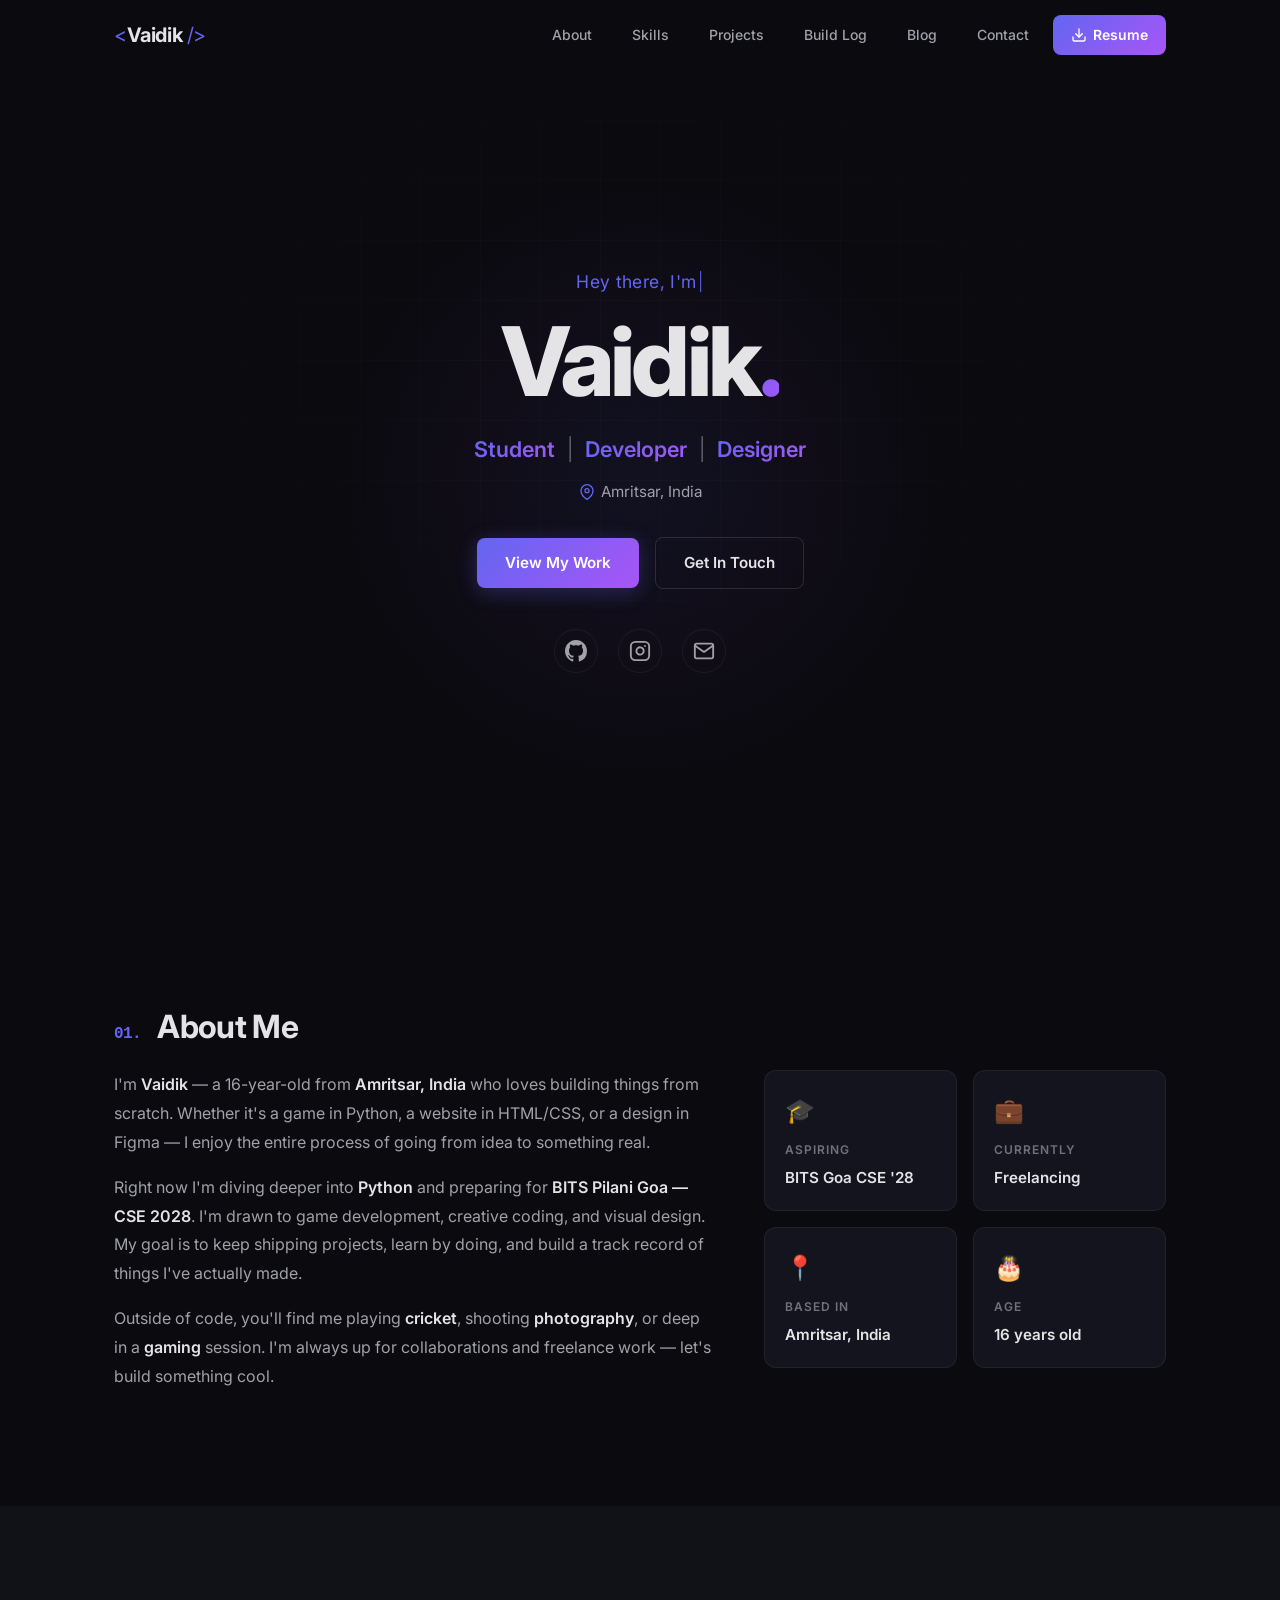
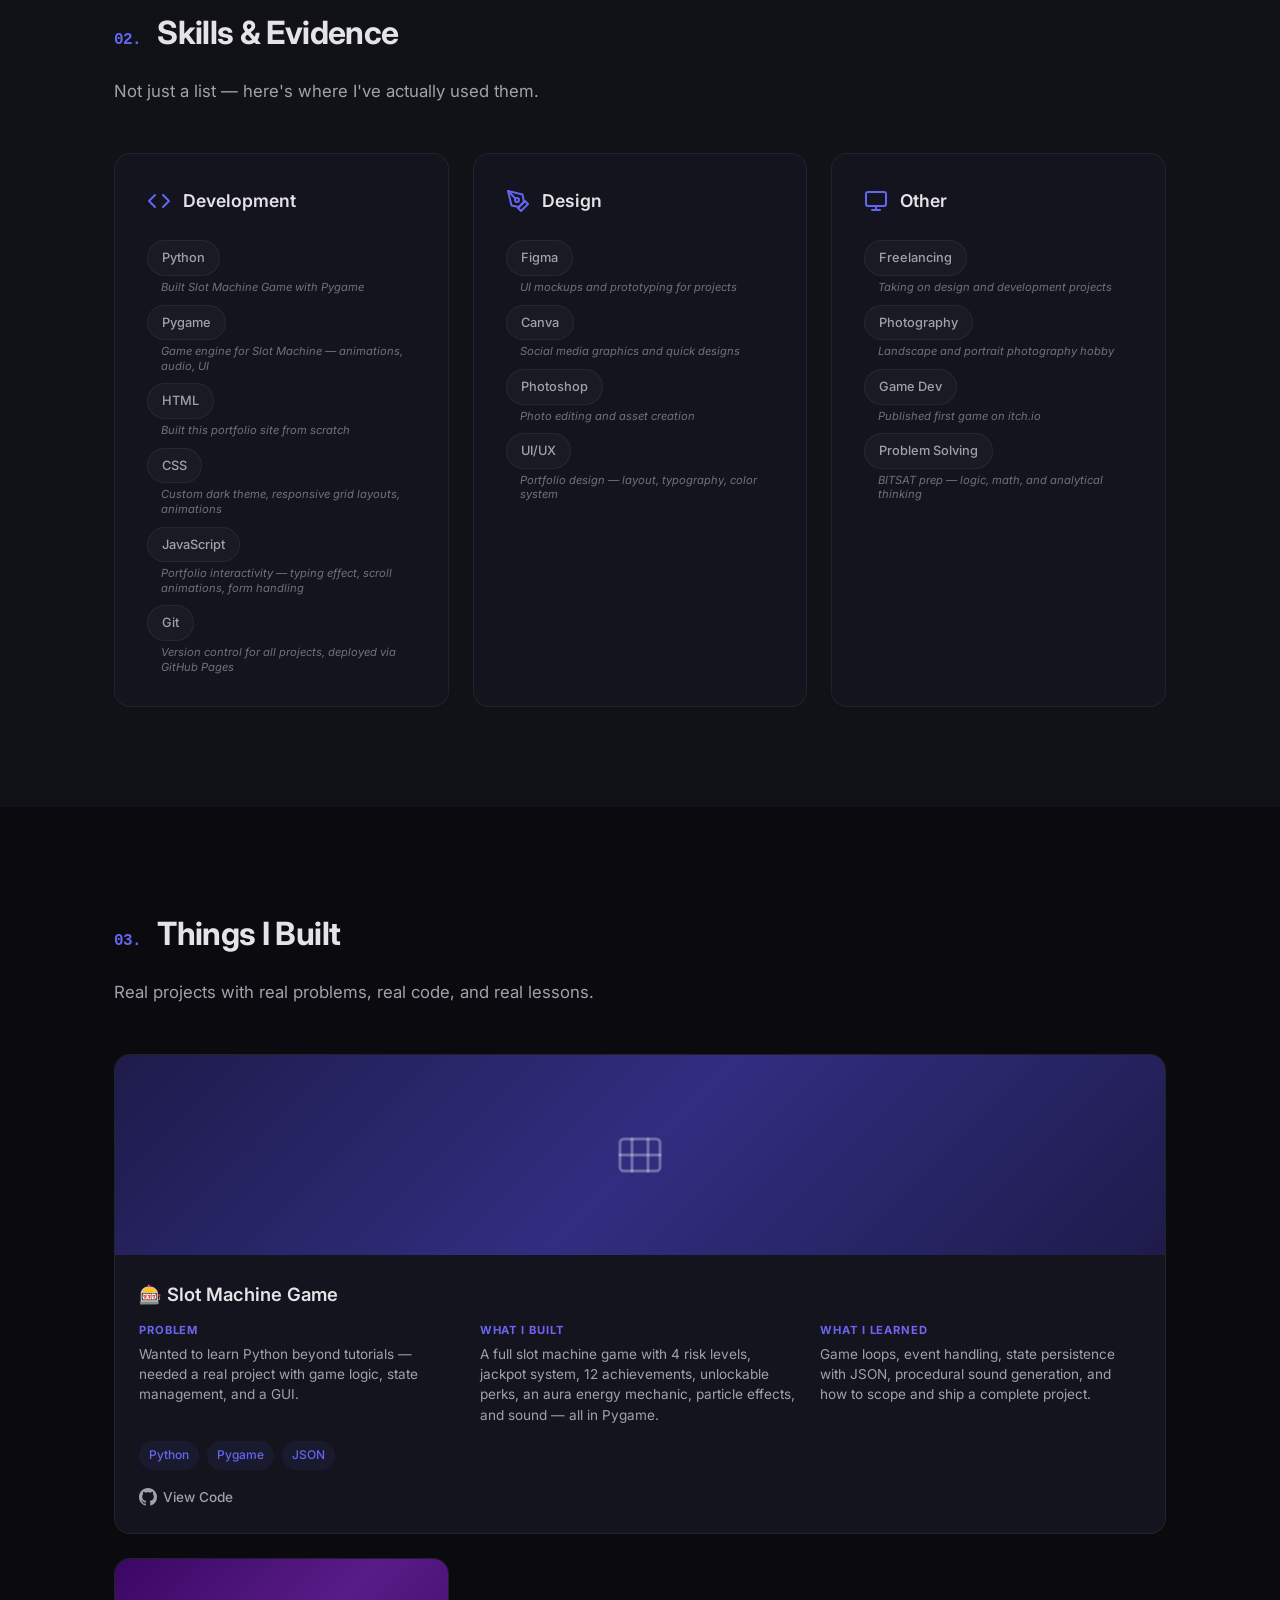
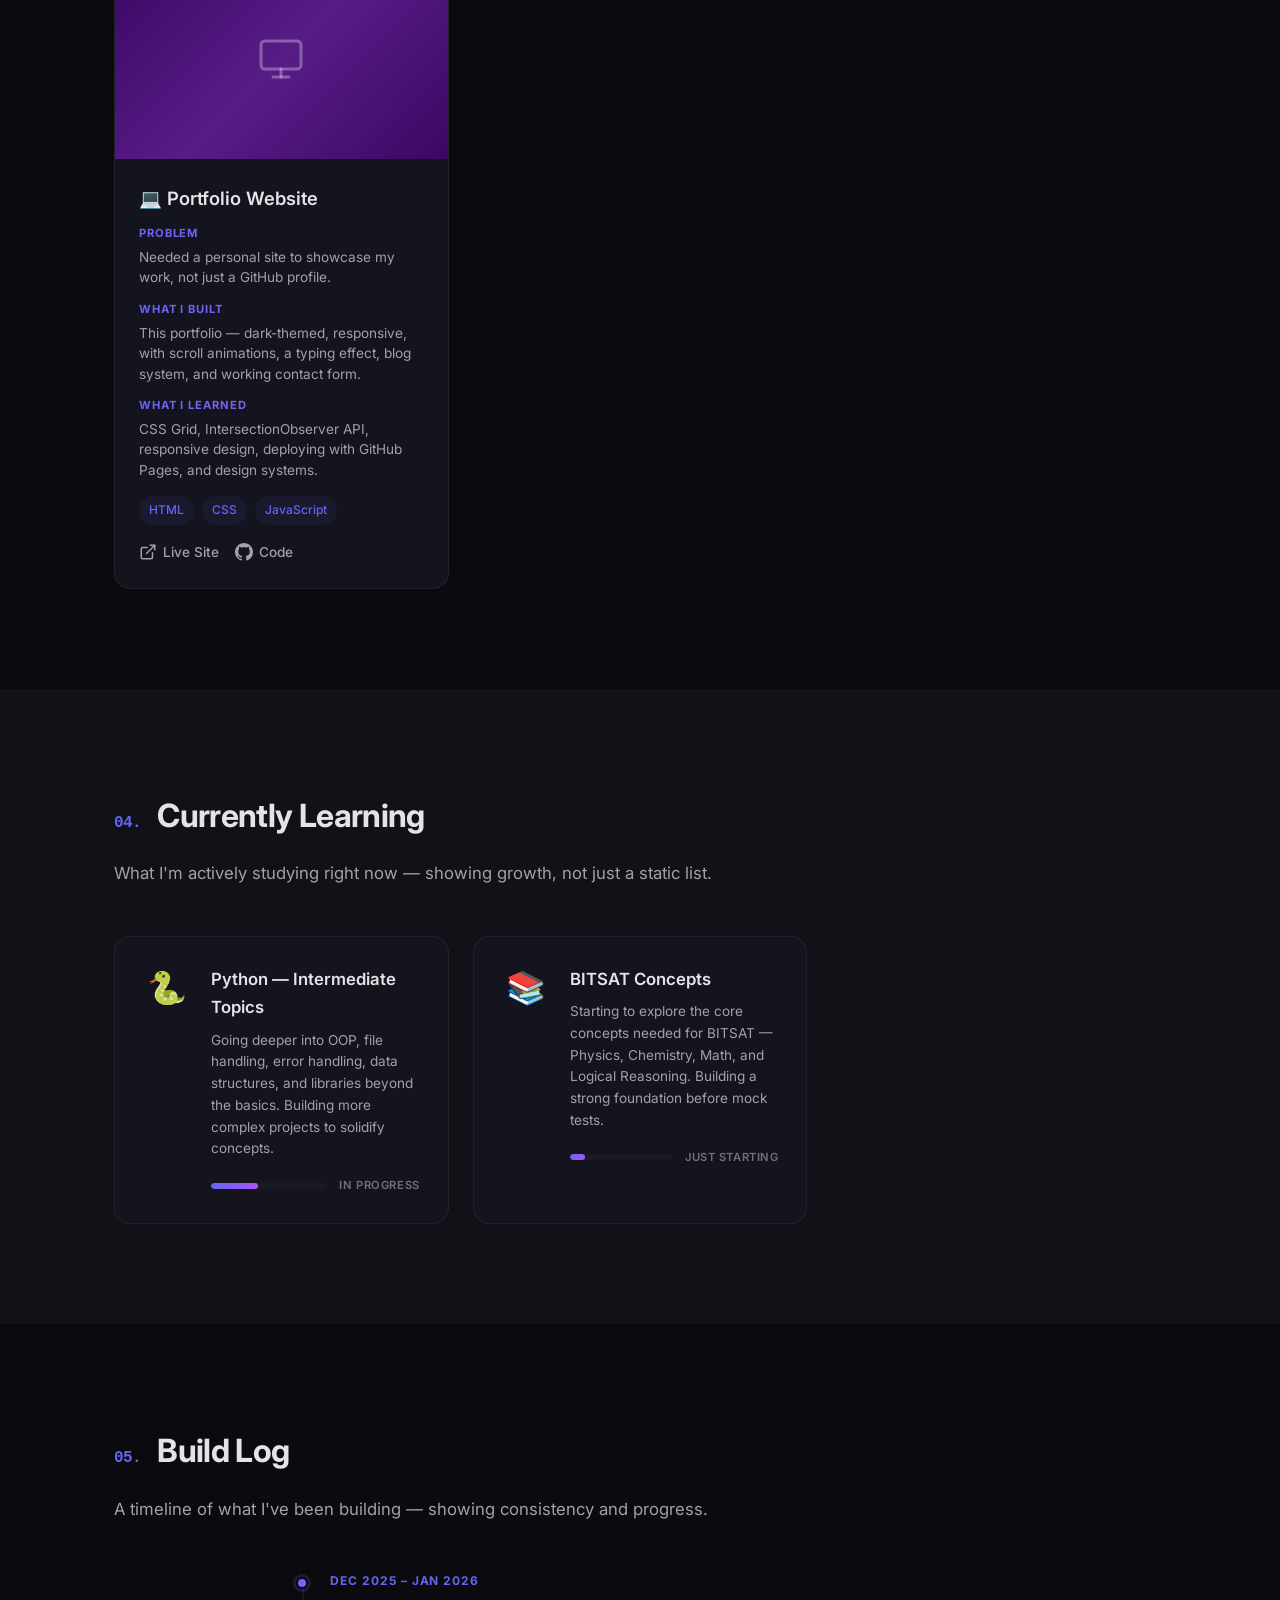
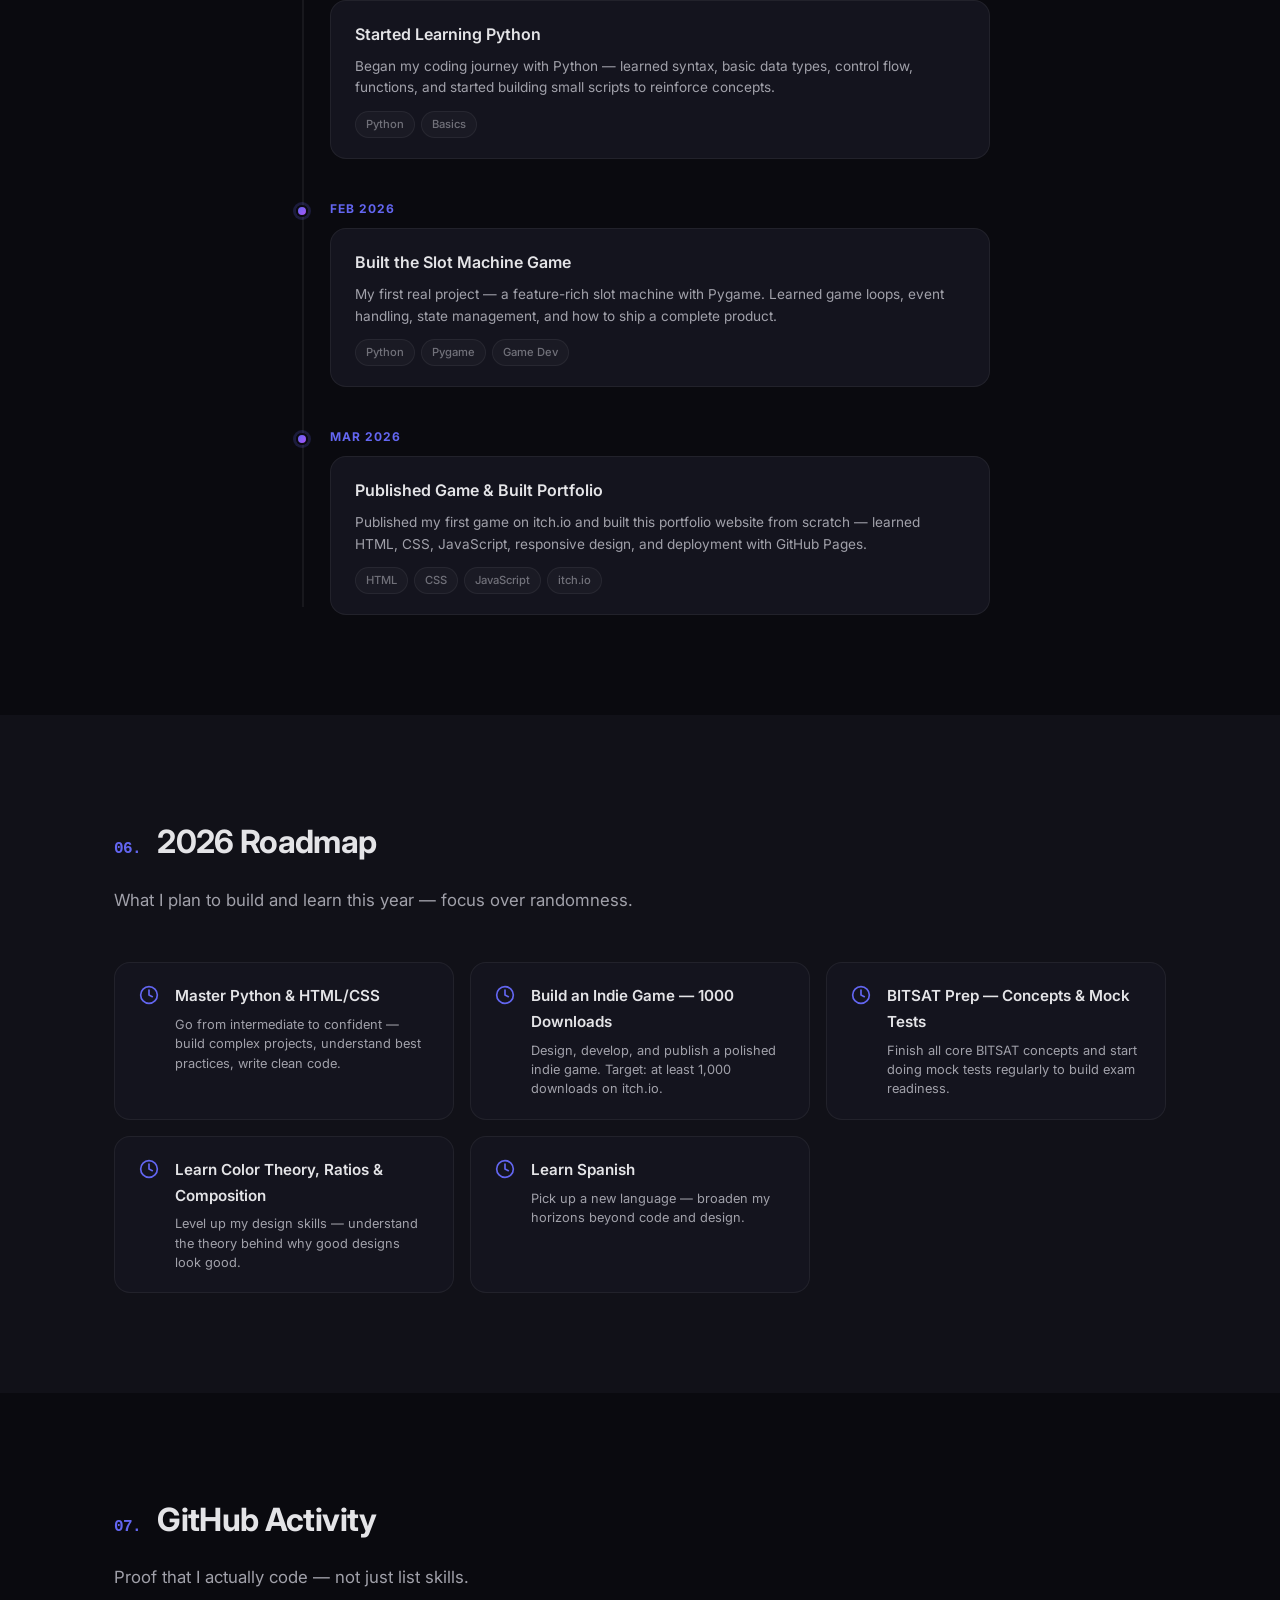
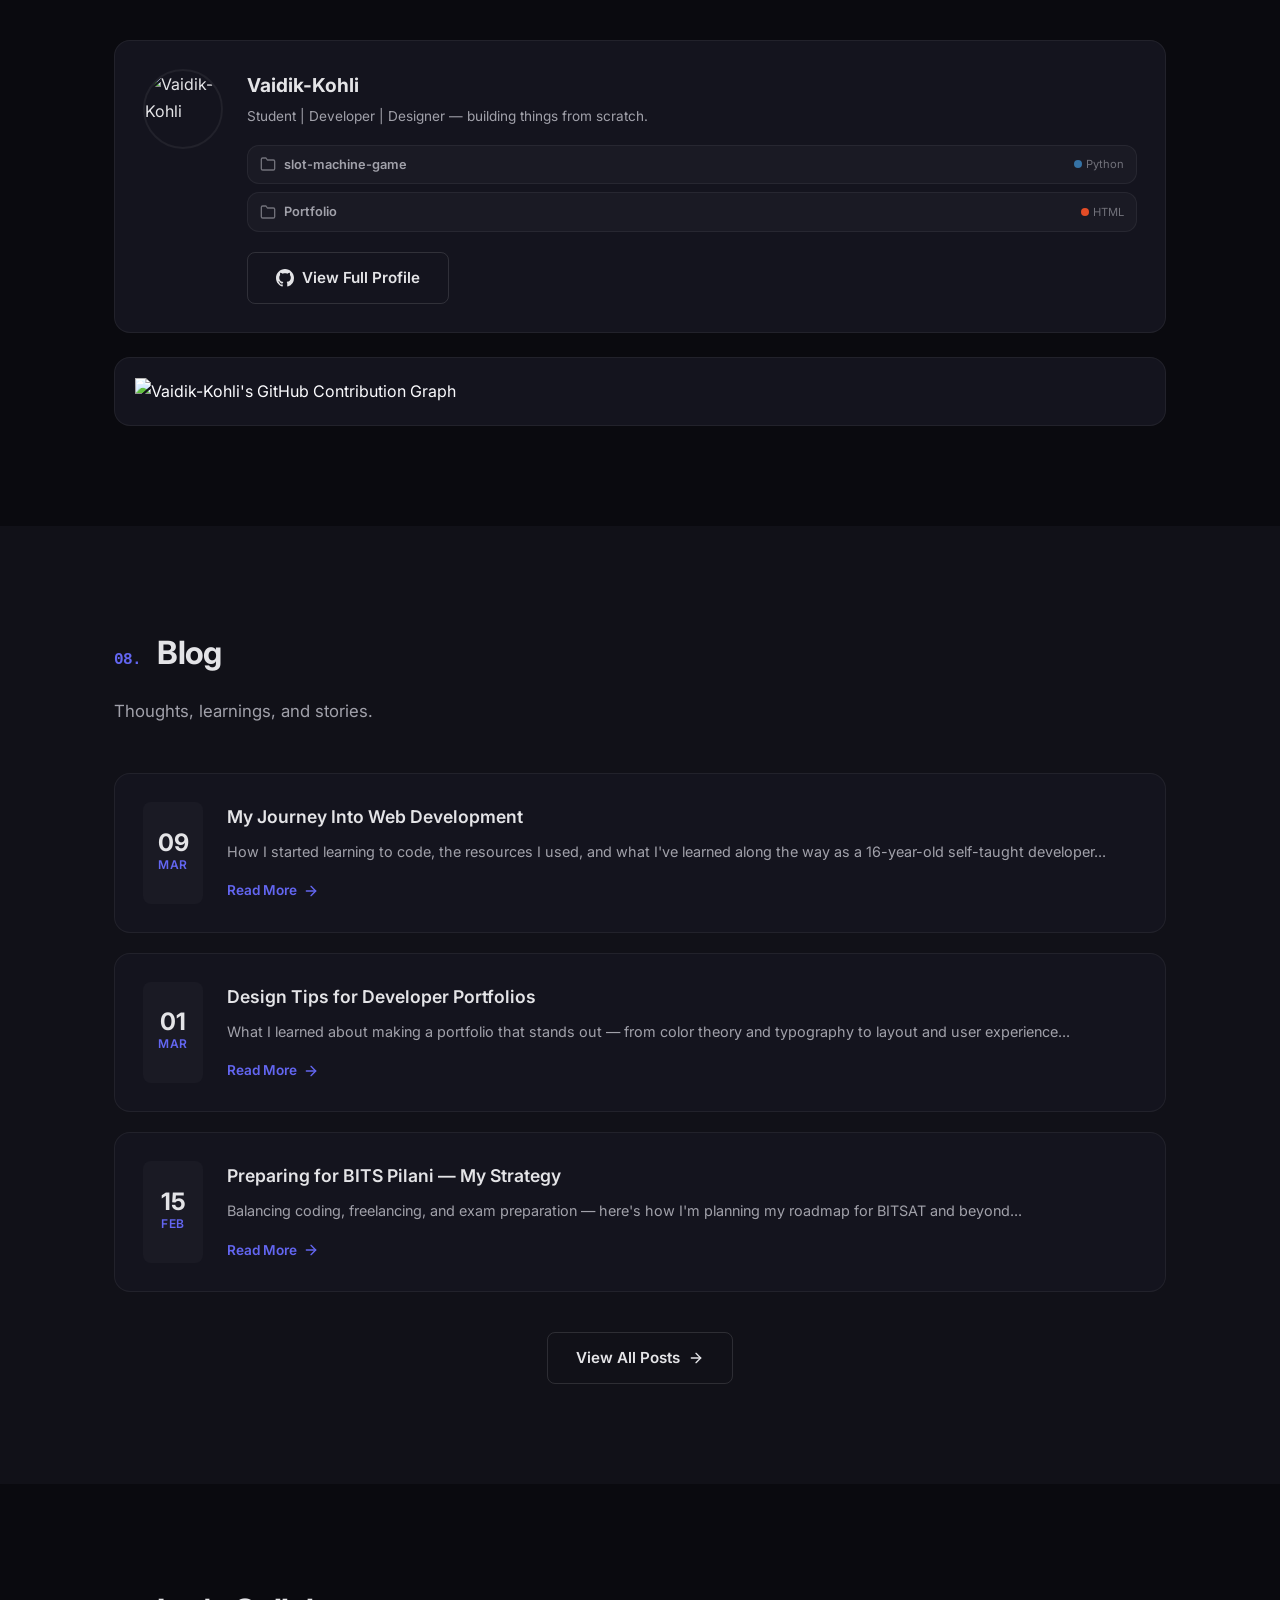
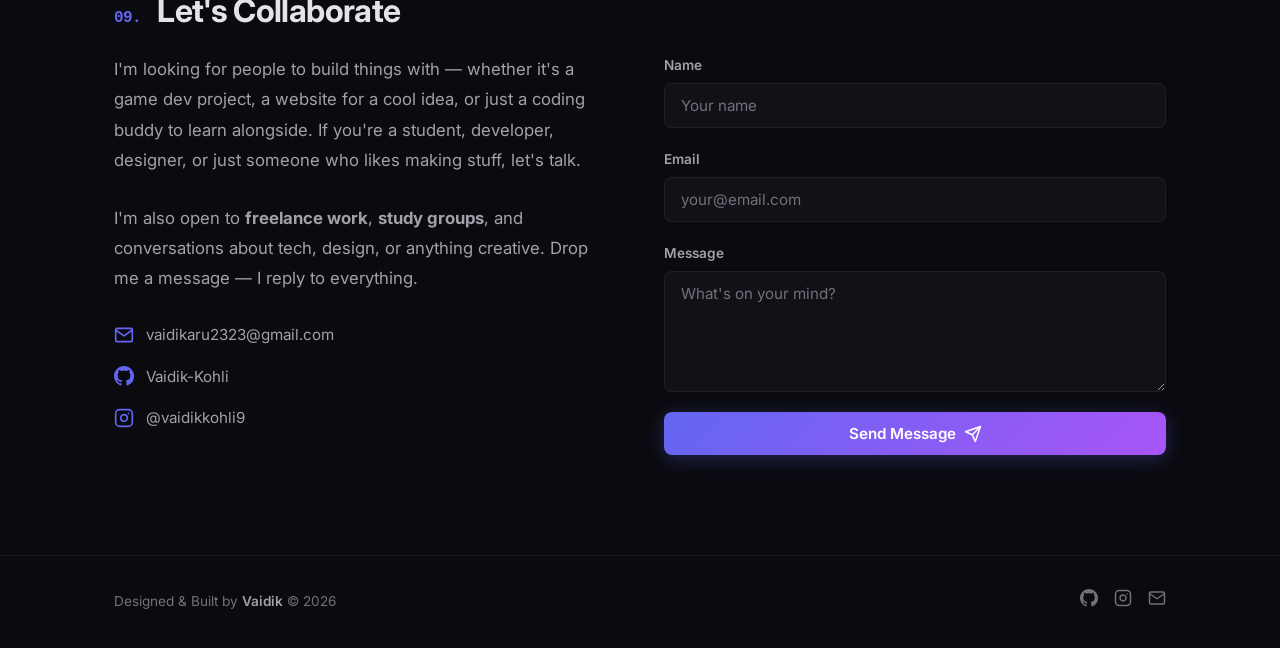
==== index.html @ 07c7efc8 "Fix GitHub section: replace broken stats images with profile card + contribution graph" ====
<!DOCTYPE html>
<html lang="en">
<head>
    <meta charset="UTF-8">
    <meta name="viewport" content="width=device-width, initial-scale=1.0">
    <title>Vaidik — Student | Developer | Designer</title>
    <meta name="description" content="Vaidik Kohli — 16-year-old student, developer, and designer from Amritsar, India. Aspiring full-stack developer preparing for BITS Goa CSE 2028.">
    <meta name="author" content="Vaidik Kohli">

    <!-- Open Graph -->
    <meta property="og:title" content="Vaidik — Student | Developer | Designer">
    <meta property="og:description" content="Portfolio of Vaidik Kohli — Student, Developer, and Designer from Amritsar, India.">
    <meta property="og:type" content="website">
    <meta property="og:url" content="https://vaidik-kohli.github.io/Portfolio/">

    <!-- Favicon -->
    <link rel="icon" href="assets/favicon.svg" type="image/svg+xml">

    <!-- Google Fonts -->
    <link rel="preconnect" href="https://fonts.googleapis.com">
    <link rel="preconnect" href="https://fonts.gstatic.com" crossorigin>
    <link href="https://fonts.googleapis.com/css2?family=Inter:wght@300;400;500;600;700;800&display=swap" rel="stylesheet">

    <!-- Stylesheet -->
    <link rel="stylesheet" href="styles.css">
</head>
<body>

    <!-- ========== NAVBAR ========== -->
    <nav class="navbar" id="navbar">
        <div class="nav-container">
            <a href="#hero" class="nav-logo">
                <span class="logo-bracket">&lt;</span>Vaidik<span class="logo-bracket"> /&gt;</span>
            </a>
            <ul class="nav-menu" id="navMenu">
                <li><a href="#about" class="nav-link">About</a></li>
                <li><a href="#skills" class="nav-link">Skills</a></li>
                <li><a href="#projects" class="nav-link">Projects</a></li>
                <li><a href="#buildlog" class="nav-link">Build Log</a></li>
                <li><a href="#blog" class="nav-link">Blog</a></li>
                <li><a href="#contact" class="nav-link">Contact</a></li>
                <li>
                    <a href="assets/resume.pdf" class="nav-resume-btn" target="_blank" rel="noopener noreferrer">
                        <svg width="16" height="16" viewBox="0 0 24 24" fill="none" stroke="currentColor" stroke-width="2" stroke-linecap="round" stroke-linejoin="round"><path d="M21 15v4a2 2 0 0 1-2 2H5a2 2 0 0 1-2-2v-4"/><polyline points="7 10 12 15 17 10"/><line x1="12" y1="15" x2="12" y2="3"/></svg>
                        Resume
                    </a>
                </li>
            </ul>
            <button class="hamburger" id="hamburger" aria-label="Toggle navigation menu">
                <span class="bar"></span>
                <span class="bar"></span>
                <span class="bar"></span>
            </button>
        </div>
    </nav>

    <!-- ========== HERO ========== -->
    <section class="hero" id="hero">
        <div class="hero-content">
            <p class="hero-greeting fade-up">Hey there, I'm</p>
            <h1 class="hero-name fade-up">Vaidik<span class="accent-dot">.</span></h1>
            <p class="hero-tagline fade-up">
                <span class="tagline-text">Student</span>
                <span class="tagline-separator">|</span>
                <span class="tagline-text">Developer</span>
                <span class="tagline-separator">|</span>
                <span class="tagline-text">Designer</span>
            </p>
            <p class="hero-location fade-up">
                <svg width="16" height="16" viewBox="0 0 24 24" fill="none" stroke="currentColor" stroke-width="2" stroke-linecap="round" stroke-linejoin="round"><path d="M21 10c0 7-9 13-9 13s-9-6-9-13a9 9 0 0 1 18 0z"/><circle cx="12" cy="10" r="3"/></svg>
                Amritsar, India
            </p>
            <div class="hero-cta fade-up">
                <a href="#projects" class="btn btn-primary">View My Work</a>
                <a href="#contact" class="btn btn-outline">Get In Touch</a>
            </div>
            <div class="hero-socials fade-up">
                <a href="https://github.com/Vaidik-Kohli" target="_blank" rel="noopener noreferrer" aria-label="GitHub" class="social-link">
                    <svg width="22" height="22" viewBox="0 0 24 24" fill="currentColor"><path d="M12 0C5.37 0 0 5.37 0 12c0 5.31 3.435 9.795 8.205 11.385.6.105.825-.255.825-.57 0-.285-.015-1.23-.015-2.235-3.015.555-3.795-.735-4.035-1.41-.135-.345-.72-1.41-1.23-1.695-.42-.225-1.02-.78-.015-.795.945-.015 1.62.87 1.845 1.23 1.08 1.815 2.805 1.305 3.495.99.105-.78.42-1.305.765-1.605-2.67-.3-5.46-1.335-5.46-5.925 0-1.305.465-2.385 1.23-3.225-.12-.3-.54-1.53.12-3.18 0 0 1.005-.315 3.3 1.23.96-.27 1.98-.405 3-.405s2.04.135 3 .405c2.295-1.56 3.3-1.23 3.3-1.23.66 1.65.24 2.88.12 3.18.765.84 1.23 1.905 1.23 3.225 0 4.605-2.805 5.625-5.475 5.925.435.375.81 1.095.81 2.22 0 1.605-.015 2.895-.015 3.3 0 .315.225.69.825.57A12.02 12.02 0 0 0 24 12c0-6.63-5.37-12-12-12z"/></svg>
                </a>
                <a href="https://instagram.com/vaidikkohli9" target="_blank" rel="noopener noreferrer" aria-label="Instagram" class="social-link">
                    <svg width="22" height="22" viewBox="0 0 24 24" fill="none" stroke="currentColor" stroke-width="2" stroke-linecap="round" stroke-linejoin="round"><rect x="2" y="2" width="20" height="20" rx="5" ry="5"/><path d="M16 11.37A4 4 0 1 1 12.63 8 4 4 0 0 1 16 11.37z"/><line x1="17.5" y1="6.5" x2="17.51" y2="6.5"/></svg>
                </a>
                <a href="mailto:vaidikaru2323@gmail.com" aria-label="Email" class="social-link">
                    <svg width="22" height="22" viewBox="0 0 24 24" fill="none" stroke="currentColor" stroke-width="2" stroke-linecap="round" stroke-linejoin="round"><path d="M4 4h16c1.1 0 2 .9 2 2v12c0 1.1-.9 2-2 2H4c-1.1 0-2-.9-2-2V6c0-1.1.9-2 2-2z"/><polyline points="22,6 12,13 2,6"/></svg>
                </a>
            </div>
        </div>

        <!-- Decorative background elements -->
        <div class="hero-bg-glow"></div>
        <div class="hero-grid-pattern"></div>
    </section>

    <!-- ========== ABOUT ========== -->
    <section class="section" id="about">
        <div class="container">
            <h2 class="section-title fade-up">
                <span class="section-number">01.</span> About Me
            </h2>
            <div class="about-content">
                <div class="about-text fade-up">
                    <p>
                        I'm <strong>Vaidik</strong> — a 16-year-old from <strong>Amritsar, India</strong> who loves 
                        building things from scratch. Whether it's a game in Python, a website in HTML/CSS, or a 
                        design in Figma — I enjoy the entire process of going from idea to something real.
                    </p>
                    <p>
                        Right now I'm diving deeper into <strong>Python</strong> and preparing for 
                        <strong>BITS Pilani Goa — CSE 2028</strong>. I'm drawn to game development, creative coding, 
                        and visual design. My goal is to keep shipping projects, learn by doing, and build a track 
                        record of things I've actually made.
                    </p>
                    <p>
                        Outside of code, you'll find me playing <strong>cricket</strong>, shooting 
                        <strong>photography</strong>, or deep in a <strong>gaming</strong> session. I'm always up 
                        for collaborations and freelance work — let's build something cool.
                    </p>
                </div>
                <div class="about-highlights fade-up">
                    <div class="highlight-card">
                        <span class="highlight-icon">🎓</span>
                        <span class="highlight-label">Aspiring</span>
                        <span class="highlight-value">BITS Goa CSE '28</span>
                    </div>
                    <div class="highlight-card">
                        <span class="highlight-icon">💼</span>
                        <span class="highlight-label">Currently</span>
                        <span class="highlight-value">Freelancing</span>
                    </div>
                    <div class="highlight-card">
                        <span class="highlight-icon">📍</span>
                        <span class="highlight-label">Based in</span>
                        <span class="highlight-value">Amritsar, India</span>
                    </div>
                    <div class="highlight-card">
                        <span class="highlight-icon">🎂</span>
                        <span class="highlight-label">Age</span>
                        <span class="highlight-value">16 years old</span>
                    </div>
                </div>
            </div>
        </div>
    </section>

    <!-- ========== SKILLS WITH EVIDENCE ========== -->
    <section class="section section-alt" id="skills">
        <div class="container">
            <h2 class="section-title fade-up">
                <span class="section-number">02.</span> Skills & Evidence
            </h2>
            <p class="section-subtitle fade-up">Not just a list — here's where I've actually used them.</p>
            <div class="skills-grid">
                <div class="skill-category fade-up">
                    <div class="skill-category-header">
                        <svg width="24" height="24" viewBox="0 0 24 24" fill="none" stroke="currentColor" stroke-width="2" stroke-linecap="round" stroke-linejoin="round"><polyline points="16 18 22 12 16 6"/><polyline points="8 6 2 12 8 18"/></svg>
                        <h3>Development</h3>
                    </div>
                    <div class="skill-tags">
                        <div class="skill-tag-with-evidence">
                            <span class="skill-tag">Python</span>
                            <span class="skill-evidence">Built Slot Machine Game with Pygame</span>
                        </div>
                        <div class="skill-tag-with-evidence">
                            <span class="skill-tag">Pygame</span>
                            <span class="skill-evidence">Game engine for Slot Machine — animations, audio, UI</span>
                        </div>
                        <div class="skill-tag-with-evidence">
                            <span class="skill-tag">HTML</span>
                            <span class="skill-evidence">Built this portfolio site from scratch</span>
                        </div>
                        <div class="skill-tag-with-evidence">
                            <span class="skill-tag">CSS</span>
                            <span class="skill-evidence">Custom dark theme, responsive grid layouts, animations</span>
                        </div>
                        <div class="skill-tag-with-evidence">
                            <span class="skill-tag">JavaScript</span>
                            <span class="skill-evidence">Portfolio interactivity — typing effect, scroll animations, form handling</span>
                        </div>
                        <div class="skill-tag-with-evidence">
                            <span class="skill-tag">Git</span>
                            <span class="skill-evidence">Version control for all projects, deployed via GitHub Pages</span>
                        </div>
                    </div>
                </div>
                <div class="skill-category fade-up">
                    <div class="skill-category-header">
                        <svg width="24" height="24" viewBox="0 0 24 24" fill="none" stroke="currentColor" stroke-width="2" stroke-linecap="round" stroke-linejoin="round"><path d="M12 19l7-7 3 3-7 7-3-3z"/><path d="M18 13l-1.5-7.5L2 2l3.5 14.5L13 18l5-5z"/><path d="M2 2l7.586 7.586"/><circle cx="11" cy="11" r="2"/></svg>
                        <h3>Design</h3>
                    </div>
                    <div class="skill-tags">
                        <div class="skill-tag-with-evidence">
                            <span class="skill-tag">Figma</span>
                            <span class="skill-evidence">UI mockups and prototyping for projects</span>
                        </div>
                        <div class="skill-tag-with-evidence">
                            <span class="skill-tag">Canva</span>
                            <span class="skill-evidence">Social media graphics and quick designs</span>
                        </div>
                        <div class="skill-tag-with-evidence">
                            <span class="skill-tag">Photoshop</span>
                            <span class="skill-evidence">Photo editing and asset creation</span>
                        </div>
                        <div class="skill-tag-with-evidence">
                            <span class="skill-tag">UI/UX</span>
                            <span class="skill-evidence">Portfolio design — layout, typography, color system</span>
                        </div>
                    </div>
                </div>
                <div class="skill-category fade-up">
                    <div class="skill-category-header">
                        <svg width="24" height="24" viewBox="0 0 24 24" fill="none" stroke="currentColor" stroke-width="2" stroke-linecap="round" stroke-linejoin="round"><rect x="2" y="3" width="20" height="14" rx="2" ry="2"/><line x1="8" y1="21" x2="16" y2="21"/><line x1="12" y1="17" x2="12" y2="21"/></svg>
                        <h3>Other</h3>
                    </div>
                    <div class="skill-tags">
                        <div class="skill-tag-with-evidence">
                            <span class="skill-tag">Freelancing</span>
                            <span class="skill-evidence">Taking on design and development projects</span>
                        </div>
                        <div class="skill-tag-with-evidence">
                            <span class="skill-tag">Photography</span>
                            <span class="skill-evidence">Landscape and portrait photography hobby</span>
                        </div>
                        <div class="skill-tag-with-evidence">
                            <span class="skill-tag">Game Dev</span>
                            <span class="skill-evidence">Published first game on itch.io</span>
                        </div>
                        <div class="skill-tag-with-evidence">
                            <span class="skill-tag">Problem Solving</span>
                            <span class="skill-evidence">BITSAT prep — logic, math, and analytical thinking</span>
                        </div>
                    </div>
                </div>
            </div>
        </div>
    </section>

    <!-- ========== THINGS I BUILT ========== -->
    <section class="section" id="projects">
        <div class="container">
            <h2 class="section-title fade-up">
                <span class="section-number">03.</span> Things I Built
            </h2>
            <p class="section-subtitle fade-up">Real projects with real problems, real code, and real lessons.</p>
            <div class="projects-grid">
                <!-- Project Card 1: Slot Machine Game -->
                <article class="project-card project-card-featured fade-up">
                    <div class="project-image">
                        <div class="project-image-placeholder gradient-1">
                            <svg width="48" height="48" viewBox="0 0 24 24" fill="none" stroke="currentColor" stroke-width="1.5" stroke-linecap="round" stroke-linejoin="round"><rect x="2" y="4" width="20" height="16" rx="2"/><line x1="8" y1="4" x2="8" y2="20"/><line x1="16" y1="4" x2="16" y2="20"/><line x1="2" y1="12" x2="22" y2="12"/></svg>
                        </div>
                    </div>
                    <div class="project-info">
                        <h3 class="project-title">🎰 Slot Machine Game</h3>
                        <div class="project-breakdown">
                            <div class="project-breakdown-item">
                                <span class="breakdown-label">Problem</span>
                                <p>Wanted to learn Python beyond tutorials — needed a real project with game logic, state management, and a GUI.</p>
                            </div>
                            <div class="project-breakdown-item">
                                <span class="breakdown-label">What I Built</span>
                                <p>A full slot machine game with 4 risk levels, jackpot system, 12 achievements, unlockable perks, an aura energy mechanic, particle effects, and sound — all in Pygame.</p>
                            </div>
                            <div class="project-breakdown-item">
                                <span class="breakdown-label">What I Learned</span>
                                <p>Game loops, event handling, state persistence with JSON, procedural sound generation, and how to scope and ship a complete project.</p>
                            </div>
                        </div>
                        <div class="project-tech">
                            <span>Python</span>
                            <span>Pygame</span>
                            <span>JSON</span>
                        </div>
                        <div class="project-links">
                            <a href="https://github.com/Vaidik-Kohli/slot-machine-game" target="_blank" rel="noopener noreferrer" class="project-link" aria-label="Source code">
                                <svg width="18" height="18" viewBox="0 0 24 24" fill="currentColor"><path d="M12 0C5.37 0 0 5.37 0 12c0 5.31 3.435 9.795 8.205 11.385.6.105.825-.255.825-.57 0-.285-.015-1.23-.015-2.235-3.015.555-3.795-.735-4.035-1.41-.135-.345-.72-1.41-1.23-1.695-.42-.225-1.02-.78-.015-.795.945-.015 1.62.87 1.845 1.23 1.08 1.815 2.805 1.305 3.495.99.105-.78.42-1.305.765-1.605-2.67-.3-5.46-1.335-5.46-5.925 0-1.305.465-2.385 1.23-3.225-.12-.3-.54-1.53.12-3.18 0 0 1.005-.315 3.3 1.23.96-.27 1.98-.405 3-.405s2.04.135 3 .405c2.295-1.56 3.3-1.23 3.3-1.23.66 1.65.24 2.88.12 3.18.765.84 1.23 1.905 1.23 3.225 0 4.605-2.805 5.625-5.475 5.925.435.375.81 1.095.81 2.22 0 1.605-.015 2.895-.015 3.3 0 .315.225.69.825.57A12.02 12.02 0 0 0 24 12c0-6.63-5.37-12-12-12z"/></svg>
                                View Code
                            </a>
                        </div>
                    </div>
                </article>

                <!-- Project Card 2: Portfolio Website -->
                <article class="project-card fade-up">
                    <div class="project-image">
                        <div class="project-image-placeholder gradient-2">
                            <svg width="48" height="48" viewBox="0 0 24 24" fill="none" stroke="currentColor" stroke-width="1.5" stroke-linecap="round" stroke-linejoin="round"><rect x="2" y="3" width="20" height="14" rx="2" ry="2"/><line x1="8" y1="21" x2="16" y2="21"/><line x1="12" y1="17" x2="12" y2="21"/></svg>
                        </div>
                    </div>
                    <div class="project-info">
                        <h3 class="project-title">💻 Portfolio Website</h3>
                        <div class="project-breakdown">
                            <div class="project-breakdown-item">
                                <span class="breakdown-label">Problem</span>
                                <p>Needed a personal site to showcase my work, not just a GitHub profile.</p>
                            </div>
                            <div class="project-breakdown-item">
                                <span class="breakdown-label">What I Built</span>
                                <p>This portfolio — dark-themed, responsive, with scroll animations, a typing effect, blog system, and working contact form.</p>
                            </div>
                            <div class="project-breakdown-item">
                                <span class="breakdown-label">What I Learned</span>
                                <p>CSS Grid, IntersectionObserver API, responsive design, deploying with GitHub Pages, and design systems.</p>
                            </div>
                        </div>
                        <div class="project-tech">
                            <span>HTML</span>
                            <span>CSS</span>
                            <span>JavaScript</span>
                        </div>
                        <div class="project-links">
                            <a href="https://vaidik-kohli.github.io/portfolio/" target="_blank" rel="noopener noreferrer" class="project-link" aria-label="Live site">
                                <svg width="18" height="18" viewBox="0 0 24 24" fill="none" stroke="currentColor" stroke-width="2" stroke-linecap="round" stroke-linejoin="round"><path d="M18 13v6a2 2 0 0 1-2 2H5a2 2 0 0 1-2-2V8a2 2 0 0 1 2-2h6"/><polyline points="15 3 21 3 21 9"/><line x1="10" y1="14" x2="21" y2="3"/></svg>
                                Live Site
                            </a>
                            <a href="https://github.com/Vaidik-Kohli/Portfolio" target="_blank" rel="noopener noreferrer" class="project-link" aria-label="Source code">
                                <svg width="18" height="18" viewBox="0 0 24 24" fill="currentColor"><path d="M12 0C5.37 0 0 5.37 0 12c0 5.31 3.435 9.795 8.205 11.385.6.105.825-.255.825-.57 0-.285-.015-1.23-.015-2.235-3.015.555-3.795-.735-4.035-1.41-.135-.345-.72-1.41-1.23-1.695-.42-.225-1.02-.78-.015-.795.945-.015 1.62.87 1.845 1.23 1.08 1.815 2.805 1.305 3.495.99.105-.78.42-1.305.765-1.605-2.67-.3-5.46-1.335-5.46-5.925 0-1.305.465-2.385 1.23-3.225-.12-.3-.54-1.53.12-3.18 0 0 1.005-.315 3.3 1.23.96-.27 1.98-.405 3-.405s2.04.135 3 .405c2.295-1.56 3.3-1.23 3.3-1.23.66 1.65.24 2.88.12 3.18.765.84 1.23 1.905 1.23 3.225 0 4.605-2.805 5.625-5.475 5.925.435.375.81 1.095.81 2.22 0 1.605-.015 2.895-.015 3.3 0 .315.225.69.825.57A12.02 12.02 0 0 0 24 12c0-6.63-5.37-12-12-12z"/></svg>
                                Code
                            </a>
                        </div>
                    </div>
                </article>
            </div>
        </div>
    </section>

    <!-- ========== CURRENTLY LEARNING ========== -->
    <section class="section section-alt" id="learning">
        <div class="container">
            <h2 class="section-title fade-up">
                <span class="section-number">04.</span> Currently Learning
            </h2>
            <p class="section-subtitle fade-up">What I'm actively studying right now — showing growth, not just a static list.</p>
            <div class="learning-grid">
                <div class="learning-card fade-up">
                    <div class="learning-icon">🐍</div>
                    <div class="learning-info">
                        <h3>Python — Intermediate Topics</h3>
                        <p>Going deeper into OOP, file handling, error handling, data structures, and libraries beyond the basics. Building more complex projects to solidify concepts.</p>
                        <div class="learning-progress">
                            <div class="progress-bar">
                                <div class="progress-fill" style="width: 40%"></div>
                            </div>
                            <span class="progress-label">In Progress</span>
                        </div>
                    </div>
                </div>
                <div class="learning-card fade-up">
                    <div class="learning-icon">📚</div>
                    <div class="learning-info">
                        <h3>BITSAT Concepts</h3>
                        <p>Starting to explore the core concepts needed for BITSAT — Physics, Chemistry, Math, and Logical Reasoning. Building a strong foundation before mock tests.</p>
                        <div class="learning-progress">
                            <div class="progress-bar">
                                <div class="progress-fill" style="width: 15%"></div>
                            </div>
                            <span class="progress-label">Just Starting</span>
                        </div>
                    </div>
                </div>
            </div>
        </div>
    </section>

    <!-- ========== BUILD LOG ========== -->
    <section class="section" id="buildlog">
        <div class="container">
            <h2 class="section-title fade-up">
                <span class="section-number">05.</span> Build Log
            </h2>
            <p class="section-subtitle fade-up">A timeline of what I've been building — showing consistency and progress.</p>
            <div class="timeline">
                <div class="timeline-item fade-up">
                    <div class="timeline-dot"></div>
                    <div class="timeline-date">Dec 2025 – Jan 2026</div>
                    <div class="timeline-content">
                        <h3>Started Learning Python</h3>
                        <p>Began my coding journey with Python — learned syntax, basic data types, control flow, functions, and started building small scripts to reinforce concepts.</p>
                        <div class="timeline-tags">
                            <span>Python</span>
                            <span>Basics</span>
                        </div>
                    </div>
                </div>
                <div class="timeline-item fade-up">
                    <div class="timeline-dot"></div>
                    <div class="timeline-date">Feb 2026</div>
                    <div class="timeline-content">
                        <h3>Built the Slot Machine Game</h3>
                        <p>My first real project — a feature-rich slot machine with Pygame. Learned game loops, event handling, state management, and how to ship a complete product.</p>
                        <div class="timeline-tags">
                            <span>Python</span>
                            <span>Pygame</span>
                            <span>Game Dev</span>
                        </div>
                    </div>
                </div>
                <div class="timeline-item fade-up">
                    <div class="timeline-dot"></div>
                    <div class="timeline-date">Mar 2026</div>
                    <div class="timeline-content">
                        <h3>Published Game & Built Portfolio</h3>
                        <p>Published my first game on itch.io and built this portfolio website from scratch — learned HTML, CSS, JavaScript, responsive design, and deployment with GitHub Pages.</p>
                        <div class="timeline-tags">
                            <span>HTML</span>
                            <span>CSS</span>
                            <span>JavaScript</span>
                            <span>itch.io</span>
                        </div>
                    </div>
                </div>
            </div>
        </div>
    </section>

    <!-- ========== GOALS / ROADMAP ========== -->
    <section class="section section-alt" id="goals">
        <div class="container">
            <h2 class="section-title fade-up">
                <span class="section-number">06.</span> 2026 Roadmap
            </h2>
            <p class="section-subtitle fade-up">What I plan to build and learn this year — focus over randomness.</p>
            <div class="goals-grid">
                <div class="goal-card fade-up">
                    <div class="goal-status">
                        <svg width="20" height="20" viewBox="0 0 24 24" fill="none" stroke="currentColor" stroke-width="2" stroke-linecap="round" stroke-linejoin="round"><circle cx="12" cy="12" r="10"/><path d="M12 6v6l4 2"/></svg>
                    </div>
                    <div class="goal-info">
                        <h3>Master Python & HTML/CSS</h3>
                        <p>Go from intermediate to confident — build complex projects, understand best practices, write clean code.</p>
                    </div>
                </div>
                <div class="goal-card fade-up">
                    <div class="goal-status">
                        <svg width="20" height="20" viewBox="0 0 24 24" fill="none" stroke="currentColor" stroke-width="2" stroke-linecap="round" stroke-linejoin="round"><circle cx="12" cy="12" r="10"/><path d="M12 6v6l4 2"/></svg>
                    </div>
                    <div class="goal-info">
                        <h3>Build an Indie Game — 1000 Downloads</h3>
                        <p>Design, develop, and publish a polished indie game. Target: at least 1,000 downloads on itch.io.</p>
                    </div>
                </div>
                <div class="goal-card fade-up">
                    <div class="goal-status">
                        <svg width="20" height="20" viewBox="0 0 24 24" fill="none" stroke="currentColor" stroke-width="2" stroke-linecap="round" stroke-linejoin="round"><circle cx="12" cy="12" r="10"/><path d="M12 6v6l4 2"/></svg>
                    </div>
                    <div class="goal-info">
                        <h3>BITSAT Prep — Concepts & Mock Tests</h3>
                        <p>Finish all core BITSAT concepts and start doing mock tests regularly to build exam readiness.</p>
                    </div>
                </div>
                <div class="goal-card fade-up">
                    <div class="goal-status">
                        <svg width="20" height="20" viewBox="0 0 24 24" fill="none" stroke="currentColor" stroke-width="2" stroke-linecap="round" stroke-linejoin="round"><circle cx="12" cy="12" r="10"/><path d="M12 6v6l4 2"/></svg>
                    </div>
                    <div class="goal-info">
                        <h3>Learn Color Theory, Ratios & Composition</h3>
                        <p>Level up my design skills — understand the theory behind why good designs look good.</p>
                    </div>
                </div>
                <div class="goal-card fade-up">
                    <div class="goal-status">
                        <svg width="20" height="20" viewBox="0 0 24 24" fill="none" stroke="currentColor" stroke-width="2" stroke-linecap="round" stroke-linejoin="round"><circle cx="12" cy="12" r="10"/><path d="M12 6v6l4 2"/></svg>
                    </div>
                    <div class="goal-info">
                        <h3>Learn Spanish</h3>
                        <p>Pick up a new language — broaden my horizons beyond code and design.</p>
                    </div>
                </div>
            </div>
        </div>
    </section>

    <!-- ========== GITHUB ACTIVITY ========== -->
    <section class="section" id="github">
        <div class="container">
            <h2 class="section-title fade-up">
                <span class="section-number">07.</span> GitHub Activity
            </h2>
            <p class="section-subtitle fade-up">Proof that I actually code — not just list skills.</p>
            <div class="github-profile fade-up">
                <div class="github-profile-card">
                    <div class="github-avatar">
                        <img src="https://github.com/Vaidik-Kohli.png" alt="Vaidik-Kohli" loading="lazy">
                    </div>
                    <div class="github-info">
                        <h3>Vaidik-Kohli</h3>
                        <p>Student | Developer | Designer — building things from scratch.</p>
                        <div class="github-repos-list">
                            <a href="https://github.com/Vaidik-Kohli/slot-machine-game" target="_blank" rel="noopener noreferrer" class="github-repo-item">
                                <svg width="16" height="16" viewBox="0 0 24 24" fill="none" stroke="currentColor" stroke-width="2" stroke-linecap="round" stroke-linejoin="round"><path d="M22 19a2 2 0 0 1-2 2H4a2 2 0 0 1-2-2V5a2 2 0 0 1 2-2h5l2 3h9a2 2 0 0 1 2 2z"/></svg>
                                <span class="repo-name">slot-machine-game</span>
                                <span class="repo-lang"><span class="lang-dot python"></span>Python</span>
                            </a>
                            <a href="https://github.com/Vaidik-Kohli/Portfolio" target="_blank" rel="noopener noreferrer" class="github-repo-item">
                                <svg width="16" height="16" viewBox="0 0 24 24" fill="none" stroke="currentColor" stroke-width="2" stroke-linecap="round" stroke-linejoin="round"><path d="M22 19a2 2 0 0 1-2 2H4a2 2 0 0 1-2-2V5a2 2 0 0 1 2-2h5l2 3h9a2 2 0 0 1 2 2z"/></svg>
                                <span class="repo-name">Portfolio</span>
                                <span class="repo-lang"><span class="lang-dot html"></span>HTML</span>
                            </a>
                        </div>
                        <a href="https://github.com/Vaidik-Kohli" target="_blank" rel="noopener noreferrer" class="btn btn-outline github-btn">
                            <svg width="18" height="18" viewBox="0 0 24 24" fill="currentColor"><path d="M12 0C5.37 0 0 5.37 0 12c0 5.31 3.435 9.795 8.205 11.385.6.105.825-.255.825-.57 0-.285-.015-1.23-.015-2.235-3.015.555-3.795-.735-4.035-1.41-.135-.345-.72-1.41-1.23-1.695-.42-.225-1.02-.78-.015-.795.945-.015 1.62.87 1.845 1.23 1.08 1.815 2.805 1.305 3.495.99.105-.78.42-1.305.765-1.605-2.67-.3-5.46-1.335-5.46-5.925 0-1.305.465-2.385 1.23-3.225-.12-.3-.54-1.53.12-3.18 0 0 1.005-.315 3.3 1.23.96-.27 1.98-.405 3-.405s2.04.135 3 .405c2.295-1.56 3.3-1.23 3.3-1.23.66 1.65.24 2.88.12 3.18.765.84 1.23 1.905 1.23 3.225 0 4.605-2.805 5.625-5.475 5.925.435.375.81 1.095.81 2.22 0 1.605-.015 2.895-.015 3.3 0 .315.225.69.825.57A12.02 12.02 0 0 0 24 12c0-6.63-5.37-12-12-12z"/></svg>
                            View Full Profile
                        </a>
                    </div>
                </div>
                <div class="github-contribution-graph">
                    <img src="https://ghchart.rshah.org/6366f1/Vaidik-Kohli" alt="Vaidik-Kohli's GitHub Contribution Graph" loading="lazy">
                </div>
            </div>
        </div>
    </section>

        <!-- ========== BLOG ========== -->
    <section class="section section-alt" id="blog">
        <div class="container">
            <h2 class="section-title fade-up">
                <span class="section-number">08.</span> Blog
            </h2>
            <p class="section-subtitle fade-up">Thoughts, learnings, and stories.</p>
            <div class="blog-grid">
                <article class="blog-card fade-up">
                    <div class="blog-date">
                        <span class="blog-day">09</span>
                        <span class="blog-month">Mar</span>
                    </div>
                    <div class="blog-content">
                        <h3 class="blog-title">My Journey Into Web Development</h3>
                        <p class="blog-excerpt">
                            How I started learning to code, the resources I used, and what I've learned
                            along the way as a 16-year-old self-taught developer...
                        </p>
                        <a href="blog/my-journey-into-web-development.html" class="blog-read-more">
                            Read More
                            <svg width="16" height="16" viewBox="0 0 24 24" fill="none" stroke="currentColor" stroke-width="2" stroke-linecap="round" stroke-linejoin="round"><line x1="5" y1="12" x2="19" y2="12"/><polyline points="12 5 19 12 12 19"/></svg>
                        </a>
                    </div>
                </article>
                <article class="blog-card fade-up">
                    <div class="blog-date">
                        <span class="blog-day">01</span>
                        <span class="blog-month">Mar</span>
                    </div>
                    <div class="blog-content">
                        <h3 class="blog-title">Design Tips for Developer Portfolios</h3>
                        <p class="blog-excerpt">
                            What I learned about making a portfolio that stands out — from color theory
                            and typography to layout and user experience...
                        </p>
                        <a href="blog/design-tips-for-developer-portfolios.html" class="blog-read-more">
                            Read More
                            <svg width="16" height="16" viewBox="0 0 24 24" fill="none" stroke="currentColor" stroke-width="2" stroke-linecap="round" stroke-linejoin="round"><line x1="5" y1="12" x2="19" y2="12"/><polyline points="12 5 19 12 12 19"/></svg>
                        </a>
                    </div>
                </article>
                <article class="blog-card fade-up">
                    <div class="blog-date">
                        <span class="blog-day">15</span>
                        <span class="blog-month">Feb</span>
                    </div>
                    <div class="blog-content">
                        <h3 class="blog-title">Preparing for BITS Pilani — My Strategy</h3>
                        <p class="blog-excerpt">
                            Balancing coding, freelancing, and exam preparation — here's how I'm
                            planning my roadmap for BITSAT and beyond...
                        </p>
                        <a href="blog/preparing-for-bits-pilani.html" class="blog-read-more">
                            Read More
                            <svg width="16" height="16" viewBox="0 0 24 24" fill="none" stroke="currentColor" stroke-width="2" stroke-linecap="round" stroke-linejoin="round"><line x1="5" y1="12" x2="19" y2="12"/><polyline points="12 5 19 12 12 19"/></svg>
                        </a>
                    </div>
                </article>
            </div>
            <div class="blog-view-all fade-up">
                <a href="blog.html" class="btn btn-outline">
                    View All Posts
                    <svg width="16" height="16" viewBox="0 0 24 24" fill="none" stroke="currentColor" stroke-width="2" stroke-linecap="round" stroke-linejoin="round"><line x1="5" y1="12" x2="19" y2="12"/><polyline points="12 5 19 12 12 19"/></svg>
                </a>
            </div>
        </div>
    </section>

    <!-- ========== LET'S COLLABORATE ========== -->
    <section class="section" id="contact">
        <div class="container">
            <h2 class="section-title fade-up">
                <span class="section-number">09.</span> Let's Collaborate
            </h2>
            <div class="contact-content">
                <div class="contact-text fade-up">
                    <p>
                        I'm looking for people to build things with — whether it's a game dev project, 
                        a website for a cool idea, or just a coding buddy to learn alongside. If you're a 
                        student, developer, designer, or just someone who likes making stuff, let's talk.
                    </p>
                    <p>
                        I'm also open to <strong>freelance work</strong>, <strong>study groups</strong>, 
                        and conversations about tech, design, or anything creative. Drop me a message — 
                        I reply to everything.
                    </p>
                    <div class="contact-links">
                        <a href="mailto:vaidikaru2323@gmail.com" class="contact-item">
                            <svg width="20" height="20" viewBox="0 0 24 24" fill="none" stroke="currentColor" stroke-width="2" stroke-linecap="round" stroke-linejoin="round"><path d="M4 4h16c1.1 0 2 .9 2 2v12c0 1.1-.9 2-2 2H4c-1.1 0-2-.9-2-2V6c0-1.1.9-2 2-2z"/><polyline points="22,6 12,13 2,6"/></svg>
                            vaidikaru2323@gmail.com
                        </a>
                        <a href="https://github.com/Vaidik-Kohli" target="_blank" rel="noopener noreferrer" class="contact-item">
                            <svg width="20" height="20" viewBox="0 0 24 24" fill="currentColor"><path d="M12 0C5.37 0 0 5.37 0 12c0 5.31 3.435 9.795 8.205 11.385.6.105.825-.255.825-.57 0-.285-.015-1.23-.015-2.235-3.015.555-3.795-.735-4.035-1.41-.135-.345-.72-1.41-1.23-1.695-.42-.225-1.02-.78-.015-.795.945-.015 1.62.87 1.845 1.23 1.08 1.815 2.805 1.305 3.495.99.105-.78.42-1.305.765-1.605-2.67-.3-5.46-1.335-5.46-5.925 0-1.305.465-2.385 1.23-3.225-.12-.3-.54-1.53.12-3.18 0 0 1.005-.315 3.3 1.23.96-.27 1.98-.405 3-.405s2.04.135 3 .405c2.295-1.56 3.3-1.23 3.3-1.23.66 1.65.24 2.88.12 3.18.765.84 1.23 1.905 1.23 3.225 0 4.605-2.805 5.625-5.475 5.925.435.375.81 1.095.81 2.22 0 1.605-.015 2.895-.015 3.3 0 .315.225.69.825.57A12.02 12.02 0 0 0 24 12c0-6.63-5.37-12-12-12z"/></svg>
                            Vaidik-Kohli
                        </a>
                        <a href="https://instagram.com/vaidikkohli9" target="_blank" rel="noopener noreferrer" class="contact-item">
                            <svg width="20" height="20" viewBox="0 0 24 24" fill="none" stroke="currentColor" stroke-width="2" stroke-linecap="round" stroke-linejoin="round"><rect x="2" y="2" width="20" height="20" rx="5" ry="5"/><path d="M16 11.37A4 4 0 1 1 12.63 8 4 4 0 0 1 16 11.37z"/><line x1="17.5" y1="6.5" x2="17.51" y2="6.5"/></svg>
                            @vaidikkohli9
                        </a>
                    </div>
                </div>
                <form class="contact-form fade-up" id="contactForm" action="https://formsubmit.co/ajax/vaidikaru2323@gmail.com" method="POST">
                    <input type="hidden" name="_subject" value="New Portfolio Contact!">
                    <input type="hidden" name="_captcha" value="false">
                    <input type="hidden" name="_template" value="table">
                    <input type="text" name="_honey" style="display:none">
                    <div class="form-group">
                        <label for="name">Name</label>
                        <input type="text" id="name" name="name" placeholder="Your name" required>
                    </div>
                    <div class="form-group">
                        <label for="email">Email</label>
                        <input type="email" id="email" name="email" placeholder="your@email.com" required>
                    </div>
                    <div class="form-group">
                        <label for="message">Message</label>
                        <textarea id="message" name="message" rows="5" placeholder="What's on your mind?" required></textarea>
                    </div>
                    <button type="submit" class="btn btn-primary btn-submit">
                        Send Message
                        <svg width="18" height="18" viewBox="0 0 24 24" fill="none" stroke="currentColor" stroke-width="2" stroke-linecap="round" stroke-linejoin="round"><line x1="22" y1="2" x2="11" y2="13"/><polygon points="22 2 15 22 11 13 2 9 22 2"/></svg>
                    </button>
                </form>
            </div>
        </div>
    </section>

    <!-- ========== FOOTER ========== -->
    <footer class="footer">
        <div class="container">
            <p class="footer-text">
                Designed & Built by <strong>Vaidik</strong> &copy; 2026
            </p>
            <div class="footer-socials">
                <a href="https://github.com/Vaidik-Kohli" target="_blank" rel="noopener noreferrer" aria-label="GitHub">
                    <svg width="18" height="18" viewBox="0 0 24 24" fill="currentColor"><path d="M12 0C5.37 0 0 5.37 0 12c0 5.31 3.435 9.795 8.205 11.385.6.105.825-.255.825-.57 0-.285-.015-1.23-.015-2.235-3.015.555-3.795-.735-4.035-1.41-.135-.345-.72-1.41-1.23-1.695-.42-.225-1.02-.78-.015-.795.945-.015 1.62.87 1.845 1.23 1.08 1.815 2.805 1.305 3.495.99.105-.78.42-1.305.765-1.605-2.67-.3-5.46-1.335-5.46-5.925 0-1.305.465-2.385 1.23-3.225-.12-.3-.54-1.53.12-3.18 0 0 1.005-.315 3.3 1.23.96-.27 1.98-.405 3-.405s2.04.135 3 .405c2.295-1.56 3.3-1.23 3.3-1.23.66 1.65.24 2.88.12 3.18.765.84 1.23 1.905 1.23 3.225 0 4.605-2.805 5.625-5.475 5.925.435.375.81 1.095.81 2.22 0 1.605-.015 2.895-.015 3.3 0 .315.225.69.825.57A12.02 12.02 0 0 0 24 12c0-6.63-5.37-12-12-12z"/></svg>
                </a>
                <a href="https://instagram.com/vaidikkohli9" target="_blank" rel="noopener noreferrer" aria-label="Instagram">
                    <svg width="18" height="18" viewBox="0 0 24 24" fill="none" stroke="currentColor" stroke-width="2" stroke-linecap="round" stroke-linejoin="round"><rect x="2" y="2" width="20" height="20" rx="5" ry="5"/><path d="M16 11.37A4 4 0 1 1 12.63 8 4 4 0 0 1 16 11.37z"/><line x1="17.5" y1="6.5" x2="17.51" y2="6.5"/></svg>
                </a>
                <a href="mailto:vaidikaru2323@gmail.com" aria-label="Email">
                    <svg width="18" height="18" viewBox="0 0 24 24" fill="none" stroke="currentColor" stroke-width="2" stroke-linecap="round" stroke-linejoin="round"><path d="M4 4h16c1.1 0 2 .9 2 2v12c0 1.1-.9 2-2 2H4c-1.1 0-2-.9-2-2V6c0-1.1.9-2 2-2z"/><polyline points="22,6 12,13 2,6"/></svg>
                </a>
            </div>
        </div>
    </footer>

    <!-- JavaScript -->
    <script src="script.js"></script>
</body>
</html>
---- styles.css ----
/* ==========================================
   PORTFOLIO — Vaidik Kohli
   Dark & Minimal | Blue-Purple Accent
   ========================================== */

/* ---- CSS Custom Properties ---- */
:root {
    --bg-primary: #0a0a0f;
    --bg-secondary: #111118;
    --bg-tertiary: #1a1a24;
    --bg-card: #14141e;
    --text-primary: #e4e4e7;
    --text-secondary: #a1a1aa;
    --text-muted: #71717a;
    --accent-1: #6366f1;
    --accent-2: #a855f7;
    --accent-gradient: linear-gradient(135deg, #6366f1, #a855f7);
    --accent-gradient-hover: linear-gradient(135deg, #818cf8, #c084fc);
    --accent-glow: rgba(99, 102, 241, 0.15);
    --accent-glow-strong: rgba(99, 102, 241, 0.3);
    --border-subtle: rgba(255, 255, 255, 0.06);
    --border-hover: rgba(255, 255, 255, 0.12);
    --font-main: 'Inter', -apple-system, BlinkMacSystemFont, 'Segoe UI', sans-serif;
    --radius-sm: 8px;
    --radius-md: 12px;
    --radius-lg: 16px;
    --radius-xl: 24px;
    --transition-fast: 0.2s ease;
    --transition-med: 0.35s ease;
    --transition-slow: 0.5s ease;
    --shadow-card: 0 4px 24px rgba(0, 0, 0, 0.3);
    --shadow-glow: 0 0 40px rgba(99, 102, 241, 0.08);
    --max-width: 1100px;
    --nav-height: 70px;
}

/* ---- Reset & Base ---- */
*,
*::before,
*::after {
    margin: 0;
    padding: 0;
    box-sizing: border-box;
}

html {
    scroll-behavior: smooth;
    scroll-padding-top: var(--nav-height);
}

body {
    font-family: var(--font-main);
    background-color: var(--bg-primary);
    color: var(--text-primary);
    line-height: 1.7;
    -webkit-font-smoothing: antialiased;
    -moz-osx-font-smoothing: grayscale;
    overflow-x: hidden;
}

a {
    color: inherit;
    text-decoration: none;
    transition: color var(--transition-fast);
}

img {
    max-width: 100%;
    display: block;
}

ul {
    list-style: none;
}

button {
    font-family: inherit;
    cursor: pointer;
    border: none;
    outline: none;
}

::selection {
    background: rgba(99, 102, 241, 0.3);
    color: #fff;
}

/* ---- Custom Scrollbar ---- */
::-webkit-scrollbar {
    width: 8px;
}

::-webkit-scrollbar-track {
    background: var(--bg-primary);
}

::-webkit-scrollbar-thumb {
    background: var(--bg-tertiary);
    border-radius: 10px;
}

::-webkit-scrollbar-thumb:hover {
    background: var(--accent-1);
}

/* ---- Utility ---- */
.container {
    width: 100%;
    max-width: var(--max-width);
    margin: 0 auto;
    padding: 0 24px;
}

/* ---- Fade-up Animation ---- */
.fade-up {
    opacity: 0;
    transform: translateY(30px);
    transition: opacity 0.6s ease, transform 0.6s ease;
}

.fade-up.visible {
    opacity: 1;
    transform: translateY(0);
}

/* Stagger children */
.fade-up:nth-child(1) { transition-delay: 0s; }
.fade-up:nth-child(2) { transition-delay: 0.1s; }
.fade-up:nth-child(3) { transition-delay: 0.2s; }
.fade-up:nth-child(4) { transition-delay: 0.3s; }
.fade-up:nth-child(5) { transition-delay: 0.4s; }
.fade-up:nth-child(6) { transition-delay: 0.5s; }

/* ==========================================
   NAVBAR
   ========================================== */
.navbar {
    position: fixed;
    top: 0;
    left: 0;
    width: 100%;
    height: var(--nav-height);
    z-index: 1000;
    transition: background var(--transition-med), box-shadow var(--transition-med);
}

.navbar.scrolled {
    background: rgba(10, 10, 15, 0.85);
    backdrop-filter: blur(20px);
    -webkit-backdrop-filter: blur(20px);
    box-shadow: 0 1px 0 var(--border-subtle);
}

.nav-container {
    max-width: var(--max-width);
    margin: 0 auto;
    padding: 0 24px;
    height: 100%;
    display: flex;
    align-items: center;
    justify-content: space-between;
}

.nav-logo {
    font-size: 1.25rem;
    font-weight: 700;
    letter-spacing: -0.02em;
    color: var(--text-primary);
}

.logo-bracket {
    color: var(--accent-1);
    font-weight: 400;
}

.nav-menu {
    display: flex;
    align-items: center;
    gap: 8px;
}

.nav-link {
    padding: 8px 16px;
    font-size: 0.875rem;
    font-weight: 500;
    color: var(--text-secondary);
    border-radius: var(--radius-sm);
    transition: color var(--transition-fast), background var(--transition-fast);
    position: relative;
}

.nav-link:hover,
.nav-link.active {
    color: var(--text-primary);
    background: rgba(255, 255, 255, 0.05);
}

.nav-link.active::after {
    content: '';
    position: absolute;
    bottom: 2px;
    left: 50%;
    transform: translateX(-50%);
    width: 20px;
    height: 2px;
    background: var(--accent-gradient);
    border-radius: 2px;
}

.nav-resume-btn {
    display: inline-flex;
    align-items: center;
    gap: 6px;
    padding: 8px 18px;
    font-size: 0.875rem;
    font-weight: 600;
    color: #fff;
    background: var(--accent-gradient);
    border-radius: var(--radius-sm);
    transition: opacity var(--transition-fast), transform var(--transition-fast);
}

.nav-resume-btn:hover {
    opacity: 0.9;
    transform: translateY(-1px);
}

/* Hamburger */
.hamburger {
    display: none;
    flex-direction: column;
    gap: 5px;
    background: transparent;
    padding: 4px;
    z-index: 1001;
}

.hamburger .bar {
    display: block;
    width: 24px;
    height: 2px;
    background: var(--text-primary);
    border-radius: 2px;
    transition: transform var(--transition-med), opacity var(--transition-fast);
}

.hamburger.active .bar:nth-child(1) {
    transform: translateY(7px) rotate(45deg);
}

.hamburger.active .bar:nth-child(2) {
    opacity: 0;
}

.hamburger.active .bar:nth-child(3) {
    transform: translateY(-7px) rotate(-45deg);
}

/* ==========================================
   HERO
   ========================================== */
.hero {
    position: relative;
    min-height: 100vh;
    display: flex;
    align-items: center;
    justify-content: center;
    text-align: center;
    padding: 120px 24px 80px;
    overflow: hidden;
}

.hero-content {
    position: relative;
    z-index: 2;
}

.hero-greeting {
    font-size: 1.1rem;
    font-weight: 400;
    color: var(--accent-1);
    margin-bottom: 12px;
    letter-spacing: 0.02em;
}

.hero-name {
    font-size: clamp(3rem, 8vw, 6rem);
    font-weight: 800;
    letter-spacing: -0.04em;
    line-height: 1.1;
    color: var(--text-primary);
    margin-bottom: 16px;
}

.accent-dot {
    background: var(--accent-gradient);
    -webkit-background-clip: text;
    -webkit-text-fill-color: transparent;
    background-clip: text;
}

.hero-tagline {
    font-size: clamp(1rem, 2.5vw, 1.35rem);
    font-weight: 400;
    margin-bottom: 12px;
    display: flex;
    align-items: center;
    justify-content: center;
    gap: 12px;
    flex-wrap: wrap;
}

.tagline-text {
    background: var(--accent-gradient);
    -webkit-background-clip: text;
    -webkit-text-fill-color: transparent;
    background-clip: text;
    font-weight: 600;
}

.tagline-separator {
    color: var(--text-muted);
    font-weight: 300;
}

.hero-location {
    display: inline-flex;
    align-items: center;
    gap: 6px;
    font-size: 0.95rem;
    color: var(--text-secondary);
    margin-bottom: 32px;
}

.hero-location svg {
    color: var(--accent-1);
}

.hero-cta {
    display: flex;
    align-items: center;
    justify-content: center;
    gap: 16px;
    margin-bottom: 40px;
    flex-wrap: wrap;
}

/* Buttons */
.btn {
    display: inline-flex;
    align-items: center;
    gap: 8px;
    padding: 12px 28px;
    font-size: 0.95rem;
    font-weight: 600;
    border-radius: var(--radius-sm);
    transition: all var(--transition-med);
    cursor: pointer;
}

.btn-primary {
    color: #fff;
    background: var(--accent-gradient);
    box-shadow: 0 4px 20px rgba(99, 102, 241, 0.3);
}

.btn-primary:hover {
    background: var(--accent-gradient-hover);
    box-shadow: 0 6px 30px rgba(99, 102, 241, 0.4);
    transform: translateY(-2px);
}

.btn-outline {
    color: var(--text-primary);
    background: transparent;
    border: 1px solid var(--border-hover);
}

.btn-outline:hover {
    border-color: var(--accent-1);
    background: rgba(99, 102, 241, 0.05);
    transform: translateY(-2px);
}

/* Social links in hero */
.hero-socials {
    display: flex;
    align-items: center;
    justify-content: center;
    gap: 20px;
}

.social-link {
    display: flex;
    align-items: center;
    justify-content: center;
    width: 44px;
    height: 44px;
    border-radius: 50%;
    color: var(--text-secondary);
    border: 1px solid var(--border-subtle);
    transition: all var(--transition-med);
}

.social-link:hover {
    color: var(--accent-1);
    border-color: var(--accent-1);
    background: rgba(99, 102, 241, 0.08);
    transform: translateY(-3px);
}

/* Hero background effects */
.hero-bg-glow {
    position: absolute;
    top: 20%;
    left: 50%;
    transform: translateX(-50%);
    width: 600px;
    height: 600px;
    background: radial-gradient(circle, rgba(99, 102, 241, 0.08) 0%, rgba(168, 85, 247, 0.04) 40%, transparent 70%);
    pointer-events: none;
    z-index: 0;
}

.hero-grid-pattern {
    position: absolute;
    inset: 0;
    background-image: 
        linear-gradient(rgba(255, 255, 255, 0.02) 1px, transparent 1px),
        linear-gradient(90deg, rgba(255, 255, 255, 0.02) 1px, transparent 1px);
    background-size: 60px 60px;
    mask-image: radial-gradient(ellipse 60% 60% at 50% 40%, black 20%, transparent 70%);
    -webkit-mask-image: radial-gradient(ellipse 60% 60% at 50% 40%, black 20%, transparent 70%);
    pointer-events: none;
    z-index: 0;
}

/* ==========================================
   SECTIONS (General)
   ========================================== */
.section {
    padding: 100px 0;
    position: relative;
}

.section-alt {
    background: var(--bg-secondary);
}

.section-title {
    font-size: clamp(1.5rem, 3vw, 2rem);
    font-weight: 700;
    margin-bottom: 16px;
    letter-spacing: -0.02em;
}

.section-number {
    color: var(--accent-1);
    font-size: 1rem;
    font-weight: 600;
    font-family: 'Courier New', monospace;
    margin-right: 10px;
}

.section-subtitle {
    color: var(--text-secondary);
    font-size: 1.05rem;
    margin-bottom: 48px;
}

/* ==========================================
   ABOUT
   ========================================== */
.about-content {
    display: grid;
    grid-template-columns: 1.5fr 1fr;
    gap: 48px;
    align-items: start;
}

.about-text p {
    color: var(--text-secondary);
    margin-bottom: 16px;
    font-size: 1rem;
    line-height: 1.8;
}

.about-text strong {
    color: var(--text-primary);
    font-weight: 600;
}

.about-highlights {
    display: grid;
    grid-template-columns: 1fr 1fr;
    gap: 16px;
}

.highlight-card {
    background: var(--bg-card);
    border: 1px solid var(--border-subtle);
    border-radius: var(--radius-md);
    padding: 20px;
    display: flex;
    flex-direction: column;
    gap: 4px;
    transition: border-color var(--transition-med), transform var(--transition-med);
}

.highlight-card:hover {
    border-color: var(--border-hover);
    transform: translateY(-2px);
}

.highlight-icon {
    font-size: 1.5rem;
    margin-bottom: 4px;
}

.highlight-label {
    font-size: 0.75rem;
    color: var(--text-muted);
    text-transform: uppercase;
    letter-spacing: 0.08em;
    font-weight: 600;
}

.highlight-value {
    font-size: 0.95rem;
    color: var(--text-primary);
    font-weight: 600;
}

/* ==========================================
   SKILLS
   ========================================== */
.skills-grid {
    display: grid;
    grid-template-columns: repeat(3, 1fr);
    gap: 24px;
}

.skill-category {
    background: var(--bg-card);
    border: 1px solid var(--border-subtle);
    border-radius: var(--radius-lg);
    padding: 32px;
    transition: border-color var(--transition-med), box-shadow var(--transition-med);
}

.skill-category:hover {
    border-color: var(--border-hover);
    box-shadow: var(--shadow-glow);
}

.skill-category-header {
    display: flex;
    align-items: center;
    gap: 12px;
    margin-bottom: 24px;
}

.skill-category-header svg {
    color: var(--accent-1);
}

.skill-category-header h3 {
    font-size: 1.1rem;
    font-weight: 600;
}

.skill-tags {
    display: flex;
    flex-wrap: wrap;
    gap: 8px;
}

.skill-tag {
    display: inline-block;
    padding: 6px 14px;
    font-size: 0.8rem;
    font-weight: 500;
    color: var(--text-secondary);
    background: var(--bg-tertiary);
    border: 1px solid var(--border-subtle);
    border-radius: 50px;
    transition: all var(--transition-med);
}

.skill-tag:hover {
    color: var(--accent-1);
    border-color: var(--accent-1);
    background: rgba(99, 102, 241, 0.08);
}

/* ==========================================
   PROJECTS
   ========================================== */
.projects-grid {
    display: grid;
    grid-template-columns: repeat(auto-fill, minmax(320px, 1fr));
    gap: 24px;
}

.project-card {
    background: var(--bg-card);
    border: 1px solid var(--border-subtle);
    border-radius: var(--radius-lg);
    overflow: hidden;
    transition: border-color var(--transition-med), transform var(--transition-med), box-shadow var(--transition-med);
}

.project-card:hover {
    border-color: var(--border-hover);
    transform: translateY(-4px);
    box-shadow: var(--shadow-card), var(--shadow-glow);
}

.project-image-placeholder {
    width: 100%;
    height: 200px;
    display: flex;
    align-items: center;
    justify-content: center;
    color: rgba(255, 255, 255, 0.3);
}

.gradient-1 {
    background: linear-gradient(135deg, #1e1b4b, #312e81, #1e1b4b);
}

.gradient-2 {
    background: linear-gradient(135deg, #3b0764, #581c87, #3b0764);
}

.gradient-3 {
    background: linear-gradient(135deg, #0c4a6e, #164e63, #0c4a6e);
}

.project-info {
    padding: 24px;
}

.project-title {
    font-size: 1.15rem;
    font-weight: 600;
    margin-bottom: 10px;
}

.project-description {
    color: var(--text-secondary);
    font-size: 0.9rem;
    margin-bottom: 16px;
    line-height: 1.7;
}

.project-tech {
    display: flex;
    flex-wrap: wrap;
    gap: 8px;
    margin-bottom: 16px;
}

.project-tech span {
    font-size: 0.75rem;
    font-weight: 500;
    color: var(--accent-1);
    background: rgba(99, 102, 241, 0.08);
    padding: 4px 10px;
    border-radius: 50px;
}

.project-links {
    display: flex;
    gap: 16px;
}

.project-link {
    display: inline-flex;
    align-items: center;
    gap: 6px;
    font-size: 0.85rem;
    font-weight: 500;
    color: var(--text-secondary);
    transition: color var(--transition-fast);
}

.project-link:hover {
    color: var(--accent-1);
}

/* ==========================================
   BLOG
   ========================================== */
.blog-grid {
    display: grid;
    gap: 20px;
}

.blog-card {
    display: flex;
    gap: 24px;
    padding: 28px;
    background: var(--bg-card);
    border: 1px solid var(--border-subtle);
    border-radius: var(--radius-lg);
    transition: border-color var(--transition-med), transform var(--transition-med);
}

.blog-card:hover {
    border-color: var(--border-hover);
    transform: translateX(4px);
}

.blog-date {
    display: flex;
    flex-direction: column;
    align-items: center;
    justify-content: center;
    min-width: 60px;
    padding: 12px;
    background: var(--bg-tertiary);
    border-radius: var(--radius-sm);
}

.blog-day {
    font-size: 1.5rem;
    font-weight: 700;
    color: var(--text-primary);
    line-height: 1;
}

.blog-month {
    font-size: 0.75rem;
    font-weight: 600;
    color: var(--accent-1);
    text-transform: uppercase;
    letter-spacing: 0.05em;
}

.blog-content {
    flex: 1;
}

.blog-title {
    font-size: 1.1rem;
    font-weight: 600;
    margin-bottom: 8px;
    transition: color var(--transition-fast);
}

.blog-card:hover .blog-title {
    color: var(--accent-1);
}

.blog-excerpt {
    color: var(--text-secondary);
    font-size: 0.9rem;
    margin-bottom: 12px;
    line-height: 1.7;
}

.blog-read-more {
    display: inline-flex;
    align-items: center;
    gap: 6px;
    font-size: 0.85rem;
    font-weight: 600;
    color: var(--accent-1);
    transition: gap var(--transition-fast);
}

.blog-read-more:hover {
    gap: 10px;
}

/* ==========================================
   CONTACT
   ========================================== */
.contact-content {
    display: grid;
    grid-template-columns: 1fr 1fr;
    gap: 48px;
    align-items: start;
}

.contact-text p {
    color: var(--text-secondary);
    font-size: 1.05rem;
    line-height: 1.8;
    margin-bottom: 28px;
}

.contact-links {
    display: flex;
    flex-direction: column;
    gap: 16px;
}

.contact-item {
    display: inline-flex;
    align-items: center;
    gap: 12px;
    color: var(--text-secondary);
    font-size: 0.95rem;
    transition: color var(--transition-fast);
}

.contact-item:hover {
    color: var(--accent-1);
}

.contact-item svg {
    color: var(--accent-1);
    flex-shrink: 0;
}

/* Contact Form */
.contact-form {
    display: flex;
    flex-direction: column;
    gap: 20px;
}

.form-group {
    display: flex;
    flex-direction: column;
    gap: 6px;
}

.form-group label {
    font-size: 0.85rem;
    font-weight: 600;
    color: var(--text-secondary);
}

.form-group input,
.form-group textarea {
    font-family: var(--font-main);
    font-size: 0.95rem;
    padding: 12px 16px;
    background: var(--bg-secondary);
    border: 1px solid var(--border-subtle);
    border-radius: var(--radius-sm);
    color: var(--text-primary);
    outline: none;
    transition: border-color var(--transition-fast), box-shadow var(--transition-fast);
    resize: vertical;
}

.form-group input::placeholder,
.form-group textarea::placeholder {
    color: var(--text-muted);
}

.form-group input:focus,
.form-group textarea:focus {
    border-color: var(--accent-1);
    box-shadow: 0 0 0 3px rgba(99, 102, 241, 0.1);
}

.btn-submit {
    width: 100%;
    justify-content: center;
    border: none;
}

/* ==========================================
   FOOTER
   ========================================== */
.footer {
    padding: 32px 0;
    border-top: 1px solid var(--border-subtle);
}

.footer .container {
    display: flex;
    align-items: center;
    justify-content: space-between;
}

.footer-text {
    font-size: 0.85rem;
    color: var(--text-muted);
}

.footer-text strong {
    color: var(--text-secondary);
    font-weight: 600;
}

.footer-socials {
    display: flex;
    gap: 16px;
}

.footer-socials a {
    color: var(--text-muted);
    transition: color var(--transition-fast), transform var(--transition-fast);
}

.footer-socials a:hover {
    color: var(--accent-1);
    transform: translateY(-2px);
}

/* ==========================================
   RESPONSIVE
   ========================================== */

/* Tablet */
@media (max-width: 1024px) {
    .skills-grid {
        grid-template-columns: 1fr 1fr;
    }
}

@media (max-width: 768px) {

    /* Navbar mobile */
    .hamburger {
        display: flex;
    }

    .nav-menu {
        position: fixed;
        top: 0;
        right: -100%;
        width: 280px;
        height: 100vh;
        flex-direction: column;
        background: var(--bg-secondary);
        padding: 100px 32px 32px;
        gap: 4px;
        transition: right var(--transition-med);
        border-left: 1px solid var(--border-subtle);
    }

    .nav-menu.open {
        right: 0;
    }

    .nav-link {
        font-size: 1rem;
        padding: 12px 16px;
    }

    .nav-resume-btn {
        margin-top: 16px;
        justify-content: center;
    }

    /* Hero */
    .hero {
        padding: 100px 20px 60px;
    }

    .hero-name {
        font-size: clamp(2.5rem, 12vw, 4rem);
    }

    /* About */
    .about-content {
        grid-template-columns: 1fr;
        gap: 32px;
    }

    .about-highlights {
        grid-template-columns: 1fr 1fr;
    }

    /* Skills */
    .skills-grid {
        grid-template-columns: 1fr;
    }

    /* Projects */
    .projects-grid {
        grid-template-columns: 1fr;
    }

    /* Blog */
    .blog-card {
        flex-direction: column;
        gap: 16px;
    }

    .blog-date {
        flex-direction: row;
        gap: 8px;
        width: fit-content;
    }

    /* Contact */
    .contact-content {
        grid-template-columns: 1fr;
        gap: 32px;
    }

    /* Footer */
    .footer .container {
        flex-direction: column;
        gap: 16px;
        text-align: center;
    }

    /* Section padding */
    .section {
        padding: 70px 0;
    }
}

@media (max-width: 480px) {
    .hero-cta {
        flex-direction: column;
        width: 100%;
    }

    .btn {
        width: 100%;
        justify-content: center;
    }

    .about-highlights {
        grid-template-columns: 1fr;
    }

    .hero-tagline {
        gap: 8px;
    }
}

/* ==========================================
   MOBILE MENU OVERLAY
   ========================================== */
.nav-overlay {
    position: fixed;
    inset: 0;
    background: rgba(0, 0, 0, 0.5);
    backdrop-filter: blur(4px);
    z-index: 999;
    opacity: 0;
    visibility: hidden;
    transition: opacity var(--transition-med), visibility var(--transition-med);
}

.nav-overlay.active {
    opacity: 1;
    visibility: visible;
}

/* ==========================================
   BLOG PAGE — Listing
   ========================================== */
.blog-page-hero {
    padding: 140px 0 60px;
    background: var(--bg-secondary);
    border-bottom: 1px solid var(--border-subtle);
}

.blog-page-title {
    font-size: clamp(2.5rem, 5vw, 3.5rem);
    font-weight: 800;
    letter-spacing: -0.04em;
    margin-bottom: 12px;
}

.blog-page-subtitle {
    color: var(--text-secondary);
    font-size: 1.1rem;
    max-width: 500px;
}

.back-link {
    display: inline-flex;
    align-items: center;
    gap: 8px;
    font-size: 0.85rem;
    font-weight: 500;
    color: var(--text-muted);
    margin-bottom: 24px;
    transition: color var(--transition-fast), gap var(--transition-fast);
}

.back-link:hover {
    color: var(--accent-1);
    gap: 12px;
}

.blog-listing {
    padding: 60px 0 100px;
}

/* Featured Card */
.blog-featured-card {
    background: var(--bg-card);
    border: 1px solid var(--border-subtle);
    border-radius: var(--radius-lg);
    padding: 40px;
    margin-bottom: 60px;
    position: relative;
    overflow: hidden;
    transition: border-color var(--transition-med);
}

.blog-featured-card::before {
    content: '';
    position: absolute;
    top: 0;
    left: 0;
    right: 0;
    height: 3px;
    background: var(--accent-gradient);
}

.blog-featured-card:hover {
    border-color: var(--border-hover);
}

.blog-featured-badge {
    display: inline-block;
    font-size: 0.7rem;
    font-weight: 700;
    text-transform: uppercase;
    letter-spacing: 0.1em;
    color: #fff;
    background: var(--accent-gradient);
    padding: 4px 12px;
    border-radius: 50px;
    margin-bottom: 20px;
}

.blog-meta {
    display: flex;
    align-items: center;
    gap: 8px;
    font-size: 0.8rem;
    color: var(--text-muted);
    margin-bottom: 12px;
}

.blog-meta-sep {
    color: var(--text-muted);
}

.blog-featured-title {
    font-size: clamp(1.3rem, 2.5vw, 1.75rem);
    font-weight: 700;
    margin-bottom: 16px;
    letter-spacing: -0.02em;
}

.blog-featured-title a {
    transition: color var(--transition-fast);
}

.blog-featured-title a:hover {
    color: var(--accent-1);
}

.blog-featured-excerpt {
    color: var(--text-secondary);
    font-size: 1rem;
    line-height: 1.8;
    margin-bottom: 20px;
    max-width: 700px;
}

.blog-tags {
    display: flex;
    flex-wrap: wrap;
    gap: 8px;
    margin-bottom: 16px;
}

.blog-tag {
    font-size: 0.7rem;
    font-weight: 600;
    color: var(--accent-1);
    background: rgba(99, 102, 241, 0.08);
    padding: 4px 10px;
    border-radius: 50px;
    text-transform: uppercase;
    letter-spacing: 0.04em;
}

/* Blog Section Heading */
.blog-section-heading {
    font-size: 1.1rem;
    font-weight: 600;
    color: var(--text-secondary);
    margin-bottom: 24px;
    text-transform: uppercase;
    letter-spacing: 0.06em;
}

/* Blog List Grid */
.blog-list-grid {
    display: grid;
    grid-template-columns: repeat(auto-fill, minmax(320px, 1fr));
    gap: 20px;
}

.blog-list-card {
    background: var(--bg-card);
    border: 1px solid var(--border-subtle);
    border-radius: var(--radius-lg);
    transition: border-color var(--transition-med), transform var(--transition-med), box-shadow var(--transition-med);
}

.blog-list-card:hover {
    border-color: var(--border-hover);
    transform: translateY(-4px);
    box-shadow: var(--shadow-card), var(--shadow-glow);
}

.blog-list-card-link {
    display: block;
    padding: 28px;
    height: 100%;
}

.blog-list-card-top {
    display: flex;
    align-items: center;
    justify-content: space-between;
    margin-bottom: 16px;
}

.blog-list-icon {
    width: 52px;
    height: 52px;
    border-radius: var(--radius-md);
    display: flex;
    align-items: center;
    justify-content: center;
    color: rgba(255, 255, 255, 0.5);
}

.blog-list-title {
    font-size: 1.1rem;
    font-weight: 600;
    margin-bottom: 10px;
    transition: color var(--transition-fast);
}

.blog-list-card:hover .blog-list-title {
    color: var(--accent-1);
}

.blog-list-excerpt {
    color: var(--text-secondary);
    font-size: 0.88rem;
    line-height: 1.7;
    margin-bottom: 16px;
}

/* View All Button */
.blog-view-all {
    text-align: center;
    margin-top: 40px;
}

/* ==========================================
   BLOG POST — Individual Article
   ========================================== */
.blog-post {
    padding: 120px 0 60px;
}

.blog-post-container {
    max-width: 750px;
}

.blog-post-header {
    margin-bottom: 48px;
}

.blog-post-meta {
    display: flex;
    align-items: center;
    gap: 8px;
    font-size: 0.85rem;
    color: var(--text-muted);
    margin-bottom: 16px;
}

.blog-post-title {
    font-size: clamp(1.8rem, 4vw, 2.8rem);
    font-weight: 800;
    letter-spacing: -0.03em;
    line-height: 1.2;
    margin-bottom: 20px;
}

/* Blog Post Body */
.blog-post-body {
    font-size: 1.05rem;
    line-height: 1.9;
    color: var(--text-secondary);
}

.blog-post-body h2 {
    font-size: 1.4rem;
    font-weight: 700;
    color: var(--text-primary);
    margin-top: 48px;
    margin-bottom: 16px;
    letter-spacing: -0.02em;
}

.blog-post-body p {
    margin-bottom: 20px;
}

.blog-post-lead {
    font-size: 1.15rem;
    line-height: 1.8;
    color: var(--text-primary);
    font-weight: 400;
    border-left: 3px solid var(--accent-1);
    padding-left: 20px;
    margin-bottom: 32px !important;
}

.blog-post-body ul {
    margin-bottom: 20px;
    padding-left: 24px;
    list-style: none;
}

.blog-post-body ul li {
    position: relative;
    padding-left: 20px;
    margin-bottom: 8px;
}

.blog-post-body ul li::before {
    content: '▸';
    position: absolute;
    left: 0;
    color: var(--accent-1);
    font-weight: 700;
}

.blog-post-body ul li strong {
    color: var(--text-primary);
}

.blog-post-body strong {
    color: var(--text-primary);
    font-weight: 600;
}

.blog-post-body em {
    font-style: italic;
    color: var(--text-primary);
}

.blog-post-body code {
    background: var(--bg-tertiary);
    padding: 2px 8px;
    border-radius: 4px;
    font-size: 0.9em;
    color: var(--accent-1);
    font-family: 'Courier New', monospace;
}

.blog-post-body blockquote {
    border-left: 3px solid var(--accent-1);
    padding: 20px 24px;
    margin: 32px 0;
    background: var(--bg-secondary);
    border-radius: 0 var(--radius-sm) var(--radius-sm) 0;
    font-style: italic;
    color: var(--text-primary);
    font-size: 1.05rem;
    line-height: 1.7;
}

/* Blog Post Footer */
.blog-post-footer {
    margin-top: 64px;
    padding-top: 32px;
    border-top: 1px solid var(--border-subtle);
}

.blog-post-author {
    display: flex;
    align-items: center;
    gap: 16px;
    margin-bottom: 40px;
}

.blog-post-author-avatar {
    width: 52px;
    height: 52px;
    border-radius: 50%;
    background: var(--accent-gradient);
    display: flex;
    align-items: center;
    justify-content: center;
    font-size: 1.2rem;
    font-weight: 700;
    color: #fff;
    flex-shrink: 0;
}

.blog-post-author-name {
    font-weight: 600;
    font-size: 1rem;
}

.blog-post-author-bio {
    color: var(--text-muted);
    font-size: 0.85rem;
}

/* Post Navigation */
.blog-post-nav {
    display: flex;
    justify-content: space-between;
    gap: 16px;
}

.blog-post-nav-prev,
.blog-post-nav-next {
    display: flex;
    align-items: center;
    gap: 12px;
    padding: 16px 20px;
    background: var(--bg-card);
    border: 1px solid var(--border-subtle);
    border-radius: var(--radius-md);
    transition: border-color var(--transition-med), transform var(--transition-fast);
    max-width: 50%;
}

.blog-post-nav-prev:hover,
.blog-post-nav-next:hover {
    border-color: var(--accent-1);
    transform: translateY(-2px);
}

.blog-post-nav-label {
    font-size: 0.7rem;
    font-weight: 600;
    color: var(--text-muted);
    text-transform: uppercase;
    letter-spacing: 0.06em;
    display: block;
}

.blog-post-nav-title {
    font-size: 0.9rem;
    font-weight: 600;
    color: var(--text-primary);
    display: block;
}

.blog-post-nav-next {
    margin-left: auto;
    text-align: right;
}

.blog-post-nav-prev svg,
.blog-post-nav-next svg {
    color: var(--accent-1);
    flex-shrink: 0;
}

.nav-prev a,
.nav-next a {
  display: none; /* hidden by default */
}
.nav-prev a[href],
.nav-next a[href] {
  display: block; /* show only when a link exists */
}

.nav-prev:not(:has(a)),
.nav-next:not(:has(a)) {
  display: none;
}

/* ---- Responsive for blog pages ---- */
@media (max-width: 768px) {
    .blog-page-hero {
        padding: 110px 0 40px;
    }

    .blog-featured-card {
        padding: 24px;
    }

    .blog-list-grid {
        grid-template-columns: 1fr;
    }

    .blog-post {
        padding: 100px 0 40px;
    }

    .blog-post-nav {
        flex-direction: column;
    }

    .blog-post-nav-prev,
    .blog-post-nav-next {
        max-width: 100%;
    }

    .blog-post-nav-next {
        text-align: left;
    }
}

/* ==========================================
   SKILLS WITH EVIDENCE
   ========================================== */
.skill-tag-with-evidence {
    display: flex;
    flex-direction: column;
    gap: 4px;
}

.skill-evidence {
    font-size: 0.7rem;
    color: var(--text-muted);
    padding-left: 14px;
    line-height: 1.3;
    font-style: italic;
}

/* Override skill-tags for evidence layout */
.skill-tags:has(.skill-tag-with-evidence) {
    flex-direction: column;
    gap: 10px;
}

.skill-tag-with-evidence .skill-tag {
    align-self: flex-start;
}

/* ==========================================
   PROJECT BREAKDOWN
   ========================================== */
.project-breakdown {
    display: flex;
    flex-direction: column;
    gap: 12px;
    margin-bottom: 16px;
}

.project-breakdown-item {
    display: flex;
    flex-direction: column;
    gap: 4px;
}

.breakdown-label {
    font-size: 0.7rem;
    font-weight: 700;
    text-transform: uppercase;
    letter-spacing: 0.08em;
    background: var(--accent-gradient);
    -webkit-background-clip: text;
    -webkit-text-fill-color: transparent;
    background-clip: text;
}

.project-breakdown-item p {
    font-size: 0.85rem;
    color: var(--text-secondary);
    line-height: 1.5;
    margin: 0;
}

.project-card-featured {
    grid-column: 1 / -1;
}

.project-card-featured .project-breakdown {
    display: grid;
    grid-template-columns: repeat(3, 1fr);
    gap: 20px;
}

@media (max-width: 768px) {
    .project-card-featured .project-breakdown {
        grid-template-columns: 1fr;
    }
}

/* ==========================================
   CURRENTLY LEARNING
   ========================================== */
.learning-grid {
    display: grid;
    grid-template-columns: repeat(auto-fill, minmax(320px, 1fr));
    gap: 24px;
}

.learning-card {
    display: flex;
    gap: 20px;
    padding: 28px;
    background: var(--bg-card);
    border: 1px solid var(--border-subtle);
    border-radius: var(--radius-lg);
    transition: all var(--transition-med);
}

.learning-card:hover {
    border-color: var(--border-hover);
    transform: translateY(-3px);
    box-shadow: 0 8px 30px rgba(0, 0, 0, 0.3);
}

.learning-icon {
    font-size: 2rem;
    flex-shrink: 0;
    width: 48px;
    height: 48px;
    display: flex;
    align-items: center;
    justify-content: center;
}

.learning-info {
    flex: 1;
}

.learning-info h3 {
    font-size: 1.05rem;
    font-weight: 600;
    color: var(--text-primary);
    margin-bottom: 8px;
}

.learning-info p {
    font-size: 0.85rem;
    color: var(--text-secondary);
    line-height: 1.6;
    margin-bottom: 16px;
}

.learning-progress {
    display: flex;
    align-items: center;
    gap: 12px;
}

.progress-bar {
    flex: 1;
    height: 6px;
    background: var(--bg-tertiary);
    border-radius: 3px;
    overflow: hidden;
}

.progress-fill {
    height: 100%;
    background: var(--accent-gradient);
    border-radius: 3px;
    transition: width 1s ease;
}

.progress-label {
    font-size: 0.7rem;
    font-weight: 600;
    color: var(--text-muted);
    text-transform: uppercase;
    letter-spacing: 0.05em;
    white-space: nowrap;
}

/* ==========================================
   BUILD LOG / TIMELINE
   ========================================== */
.timeline {
    position: relative;
    padding-left: 40px;
    max-width: 700px;
    margin: 0 auto;
}

.timeline::before {
    content: '';
    position: absolute;
    left: 12px;
    top: 8px;
    bottom: 8px;
    width: 2px;
    background: var(--border-subtle);
}

.timeline-item {
    position: relative;
    padding-bottom: 40px;
}

.timeline-item:last-child {
    padding-bottom: 0;
}

.timeline-dot {
    position: absolute;
    left: -34px;
    top: 6px;
    width: 12px;
    height: 12px;
    background: var(--accent-gradient);
    border-radius: 50%;
    border: 2px solid var(--bg-primary);
    box-shadow: 0 0 0 3px rgba(99, 102, 241, 0.2);
}

.timeline-date {
    font-size: 0.75rem;
    font-weight: 700;
    text-transform: uppercase;
    letter-spacing: 0.08em;
    color: var(--accent-1);
    margin-bottom: 8px;
}

.timeline-content {
    background: var(--bg-card);
    border: 1px solid var(--border-subtle);
    border-radius: var(--radius-lg);
    padding: 20px 24px;
    transition: all var(--transition-med);
}

.timeline-content:hover {
    border-color: var(--border-hover);
    box-shadow: 0 4px 20px rgba(0, 0, 0, 0.2);
}

.timeline-content h3 {
    font-size: 1rem;
    font-weight: 600;
    color: var(--text-primary);
    margin-bottom: 8px;
}

.timeline-content p {
    font-size: 0.85rem;
    color: var(--text-secondary);
    line-height: 1.6;
    margin-bottom: 12px;
}

.timeline-tags {
    display: flex;
    flex-wrap: wrap;
    gap: 6px;
}

.timeline-tags span {
    display: inline-block;
    padding: 3px 10px;
    font-size: 0.7rem;
    font-weight: 500;
    color: var(--text-muted);
    background: var(--bg-tertiary);
    border: 1px solid var(--border-subtle);
    border-radius: 50px;
}

/* ==========================================
   GOALS / ROADMAP
   ========================================== */
.goals-grid {
    display: grid;
    grid-template-columns: repeat(auto-fill, minmax(300px, 1fr));
    gap: 16px;
}

.goal-card {
    display: flex;
    gap: 16px;
    align-items: flex-start;
    padding: 20px 24px;
    background: var(--bg-card);
    border: 1px solid var(--border-subtle);
    border-radius: var(--radius-lg);
    transition: all var(--transition-med);
}

.goal-card:hover {
    border-color: var(--border-hover);
    transform: translateY(-2px);
    box-shadow: 0 4px 20px rgba(0, 0, 0, 0.2);
}

.goal-status {
    flex-shrink: 0;
    color: var(--accent-1);
    padding-top: 2px;
}

.goal-info h3 {
    font-size: 0.95rem;
    font-weight: 600;
    color: var(--text-primary);
    margin-bottom: 6px;
}

.goal-info p {
    font-size: 0.8rem;
    color: var(--text-secondary);
    line-height: 1.5;
}

/* ==========================================
   GITHUB ACTIVITY
   ========================================== */
.github-profile {
    display: flex;
    flex-direction: column;
    gap: 24px;
}

.github-profile-card {
    display: flex;
    gap: 24px;
    padding: 28px;
    background: var(--bg-card);
    border: 1px solid var(--border-subtle);
    border-radius: var(--radius-lg);
    transition: all var(--transition-med);
}

.github-profile-card:hover {
    border-color: var(--border-hover);
    box-shadow: 0 8px 30px rgba(0, 0, 0, 0.3);
}

.github-avatar {
    flex-shrink: 0;
}

.github-avatar img {
    width: 80px;
    height: 80px;
    border-radius: 50%;
    border: 2px solid var(--border-subtle);
}

.github-info {
    flex: 1;
}

.github-info h3 {
    font-size: 1.2rem;
    font-weight: 700;
    color: var(--text-primary);
    margin-bottom: 4px;
}

.github-info > p {
    font-size: 0.85rem;
    color: var(--text-secondary);
    margin-bottom: 16px;
}

.github-repos-list {
    display: flex;
    flex-direction: column;
    gap: 8px;
    margin-bottom: 20px;
}

.github-repo-item {
    display: flex;
    align-items: center;
    gap: 8px;
    padding: 8px 12px;
    background: var(--bg-tertiary);
    border: 1px solid var(--border-subtle);
    border-radius: var(--radius-md, 8px);
    color: var(--text-secondary);
    font-size: 0.8rem;
    text-decoration: none;
    transition: all var(--transition-fast);
}

.github-repo-item:hover {
    color: var(--accent-1);
    border-color: var(--accent-1);
    background: rgba(99, 102, 241, 0.05);
}

.github-repo-item svg {
    color: var(--text-muted);
    flex-shrink: 0;
}

.repo-name {
    font-weight: 600;
    flex: 1;
}

.repo-lang {
    display: flex;
    align-items: center;
    gap: 4px;
    font-size: 0.7rem;
    color: var(--text-muted);
}

.lang-dot {
    width: 8px;
    height: 8px;
    border-radius: 50%;
    display: inline-block;
}

.lang-dot.python { background: #3572A5; }
.lang-dot.html { background: #e34c26; }
.lang-dot.javascript { background: #f1e05a; }
.lang-dot.css { background: #563d7c; }

.github-btn {
    display: inline-flex;
    align-items: center;
    gap: 8px;
}

.github-contribution-graph {
    background: var(--bg-card);
    border: 1px solid var(--border-subtle);
    border-radius: var(--radius-lg);
    padding: 20px;
    overflow-x: auto;
    transition: all var(--transition-med);
}

.github-contribution-graph:hover {
    border-color: var(--border-hover);
    box-shadow: 0 8px 30px rgba(0, 0, 0, 0.3);
}

.github-contribution-graph img {
    width: 100%;
    height: auto;
    display: block;
    filter: brightness(1.1);
}

@media (max-width: 768px) {
    .learning-grid {
        grid-template-columns: 1fr;
    }
    
    .learning-card {
        flex-direction: column;
        text-align: center;
    }
    
    .learning-icon {
        margin: 0 auto;
    }

    .timeline {
        padding-left: 30px;
    }

    .timeline-dot {
        left: -24px;
        width: 10px;
        height: 10px;
    }

    .timeline::before {
        left: 8px;
    }

    .goals-grid {
        grid-template-columns: 1fr;
    }

    .github-stats {
        flex-direction: column;
        align-items: center;
    }

    .github-profile-card {
        flex-direction: column;
        align-items: center;
        text-align: center;
    }
}
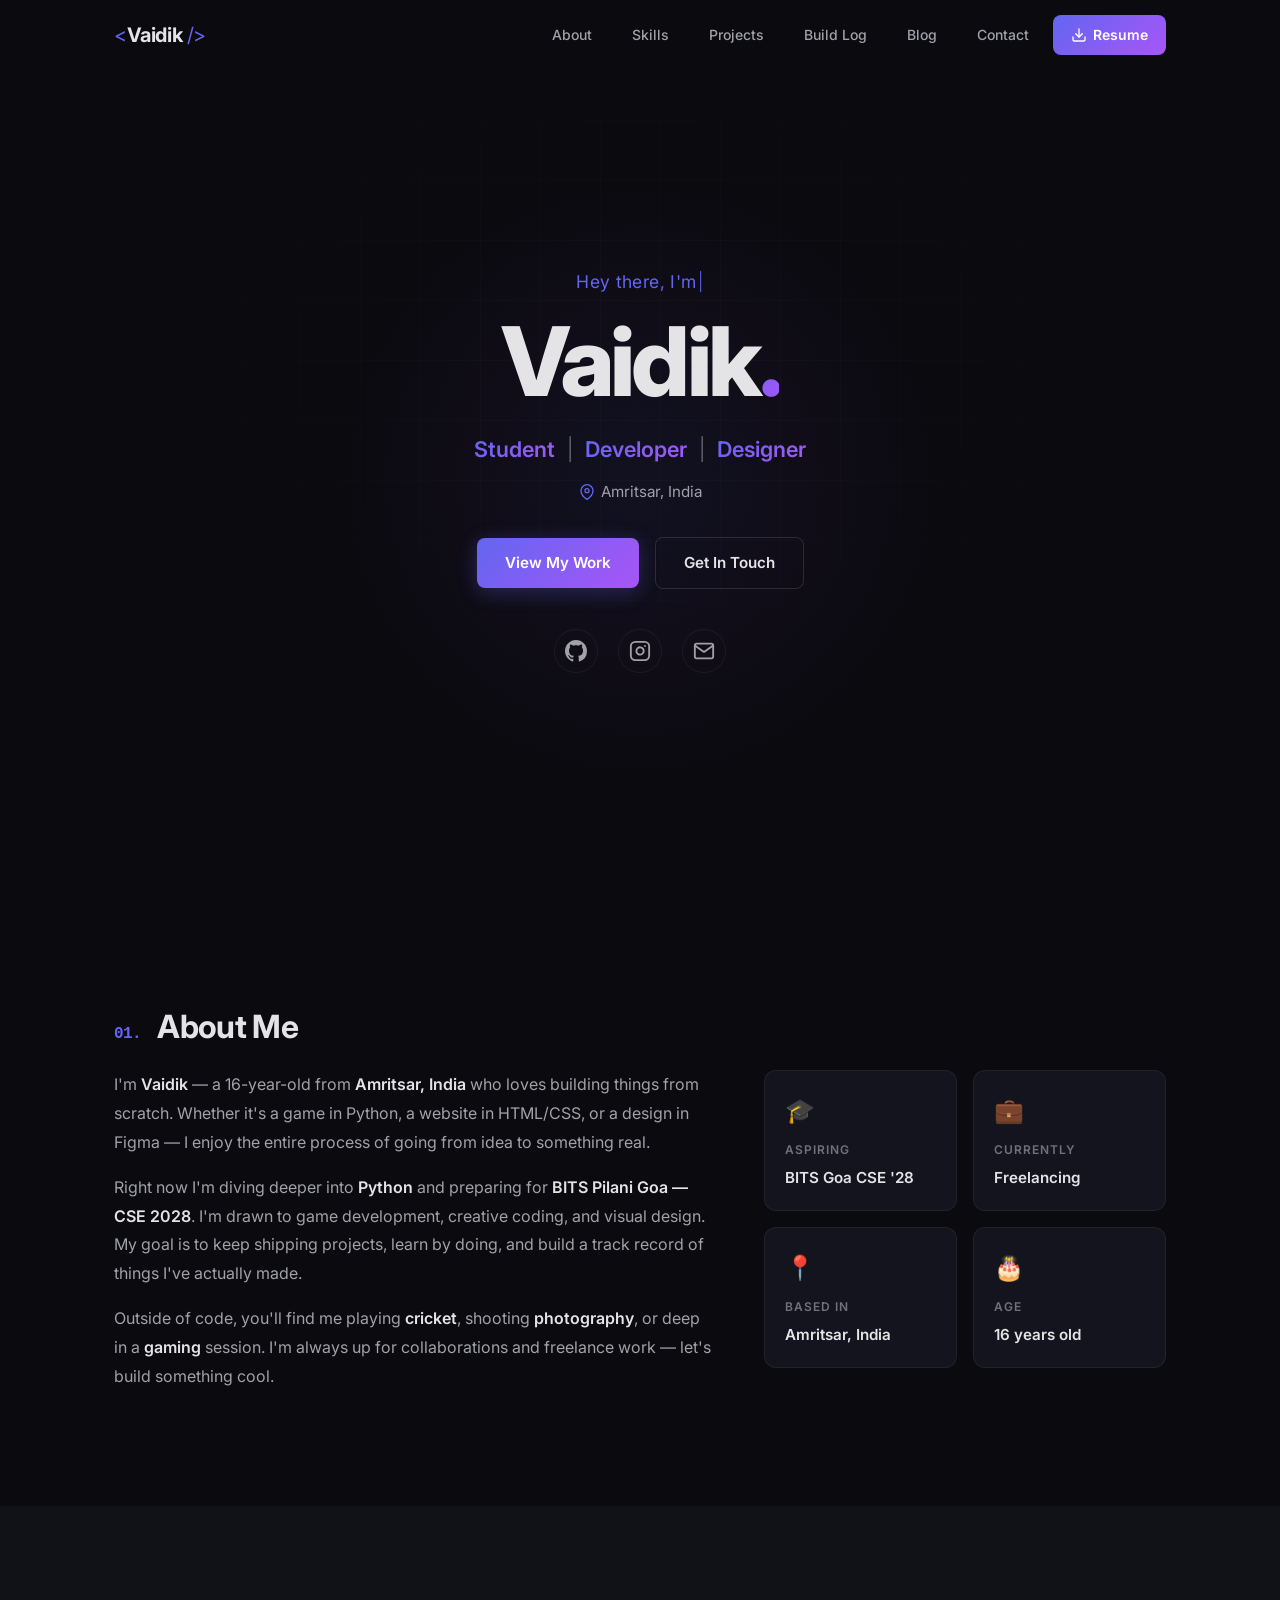
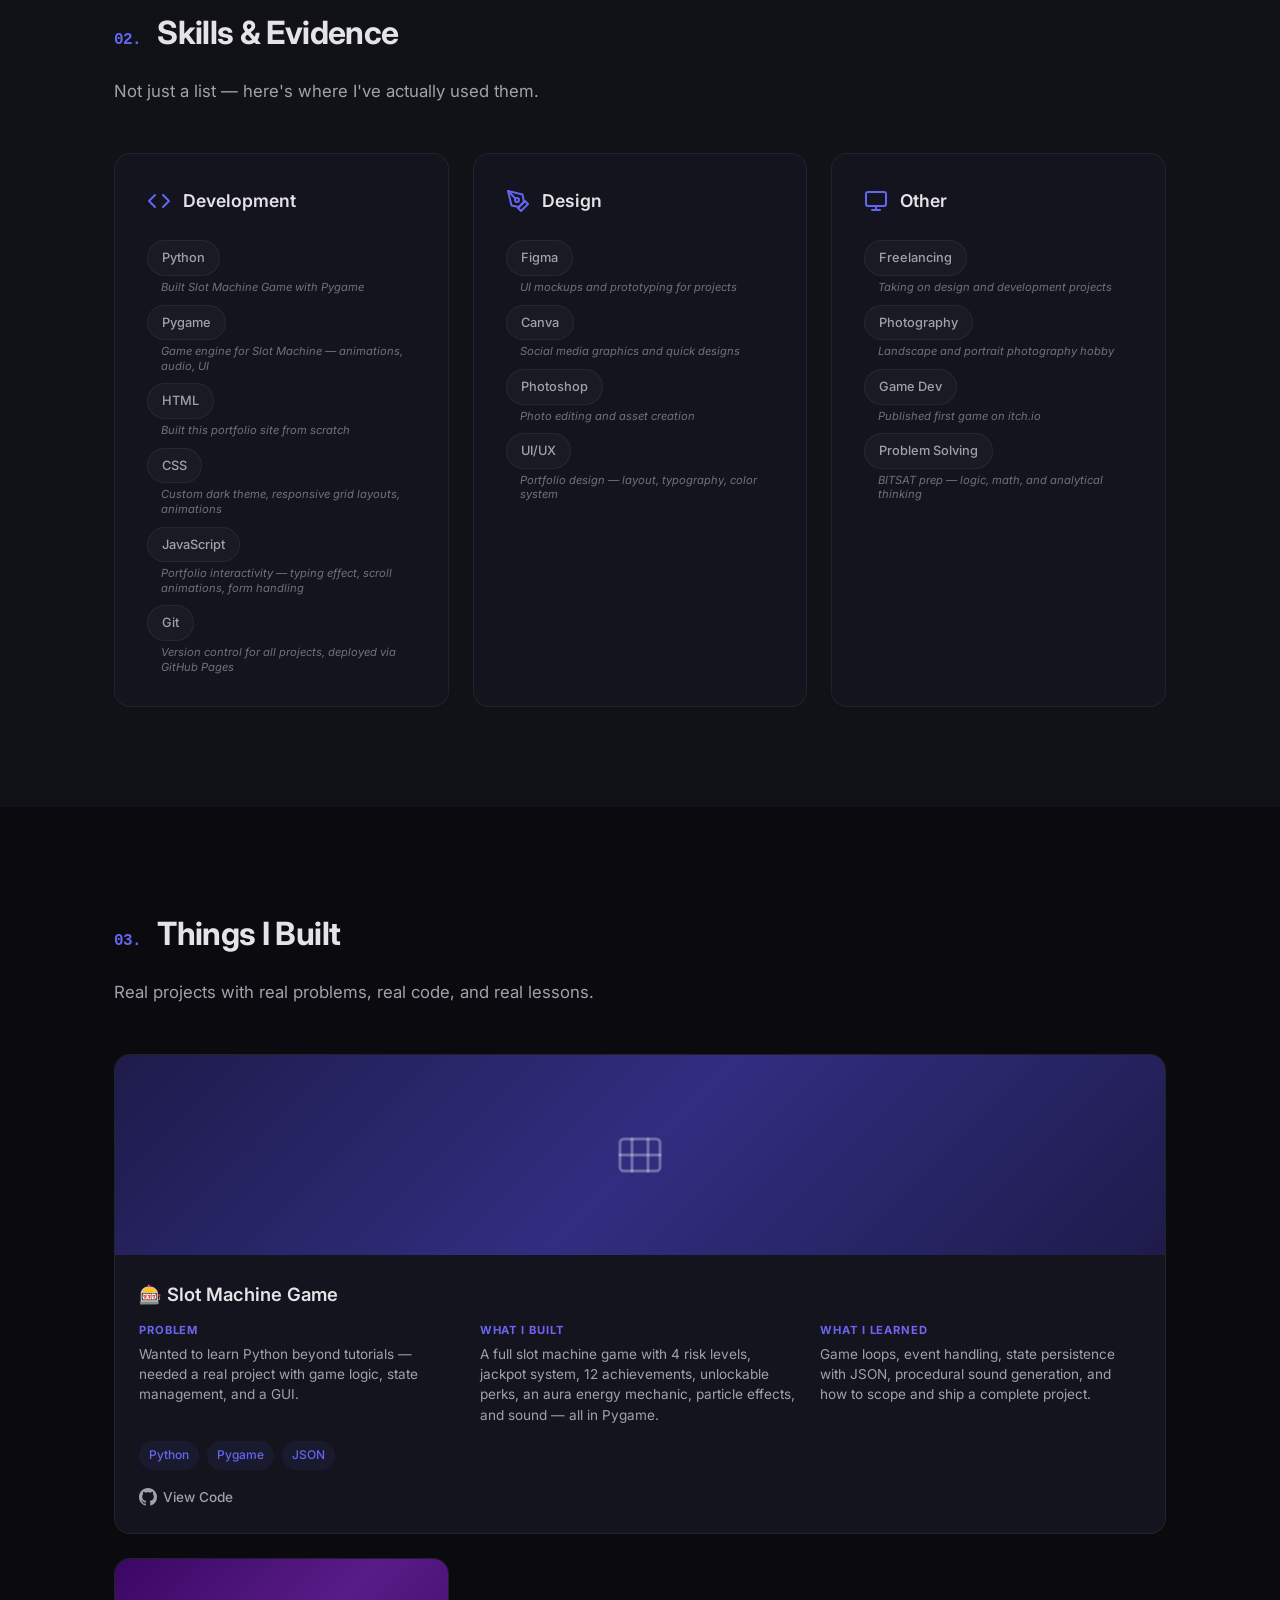
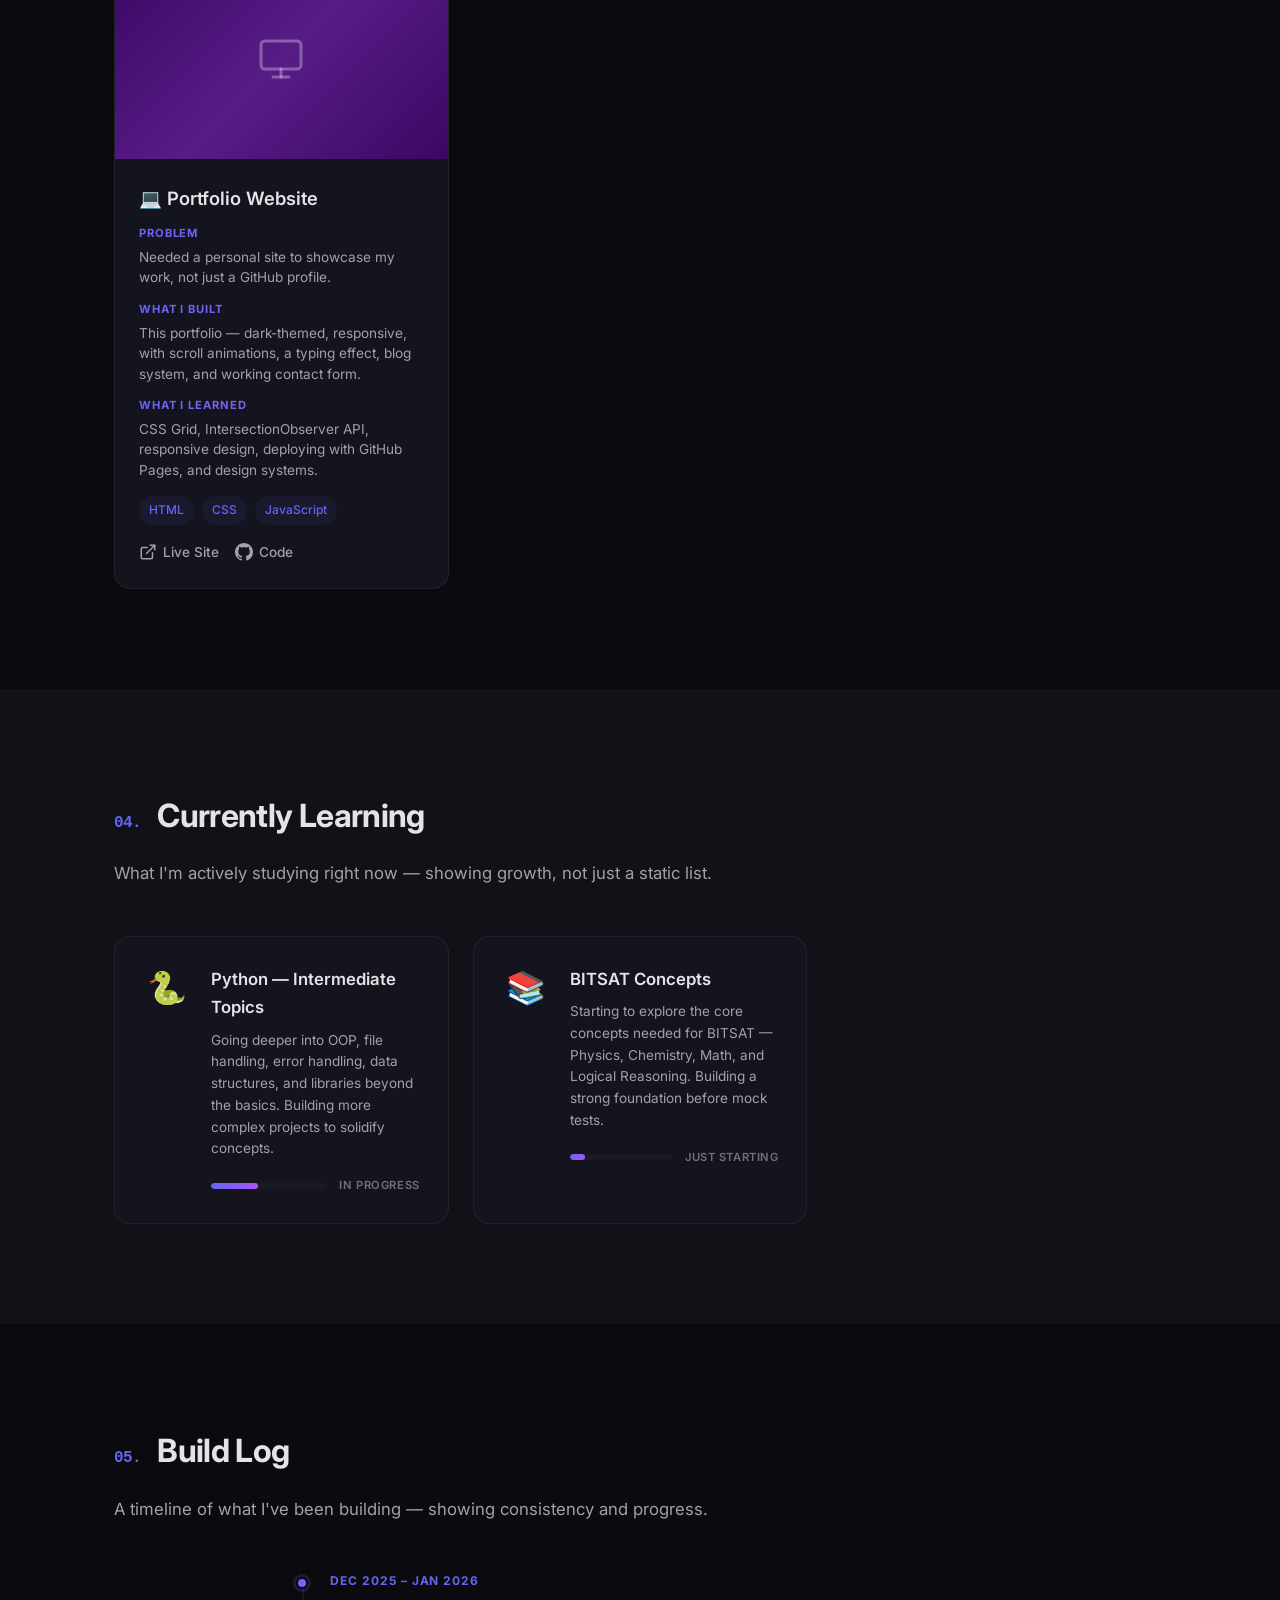
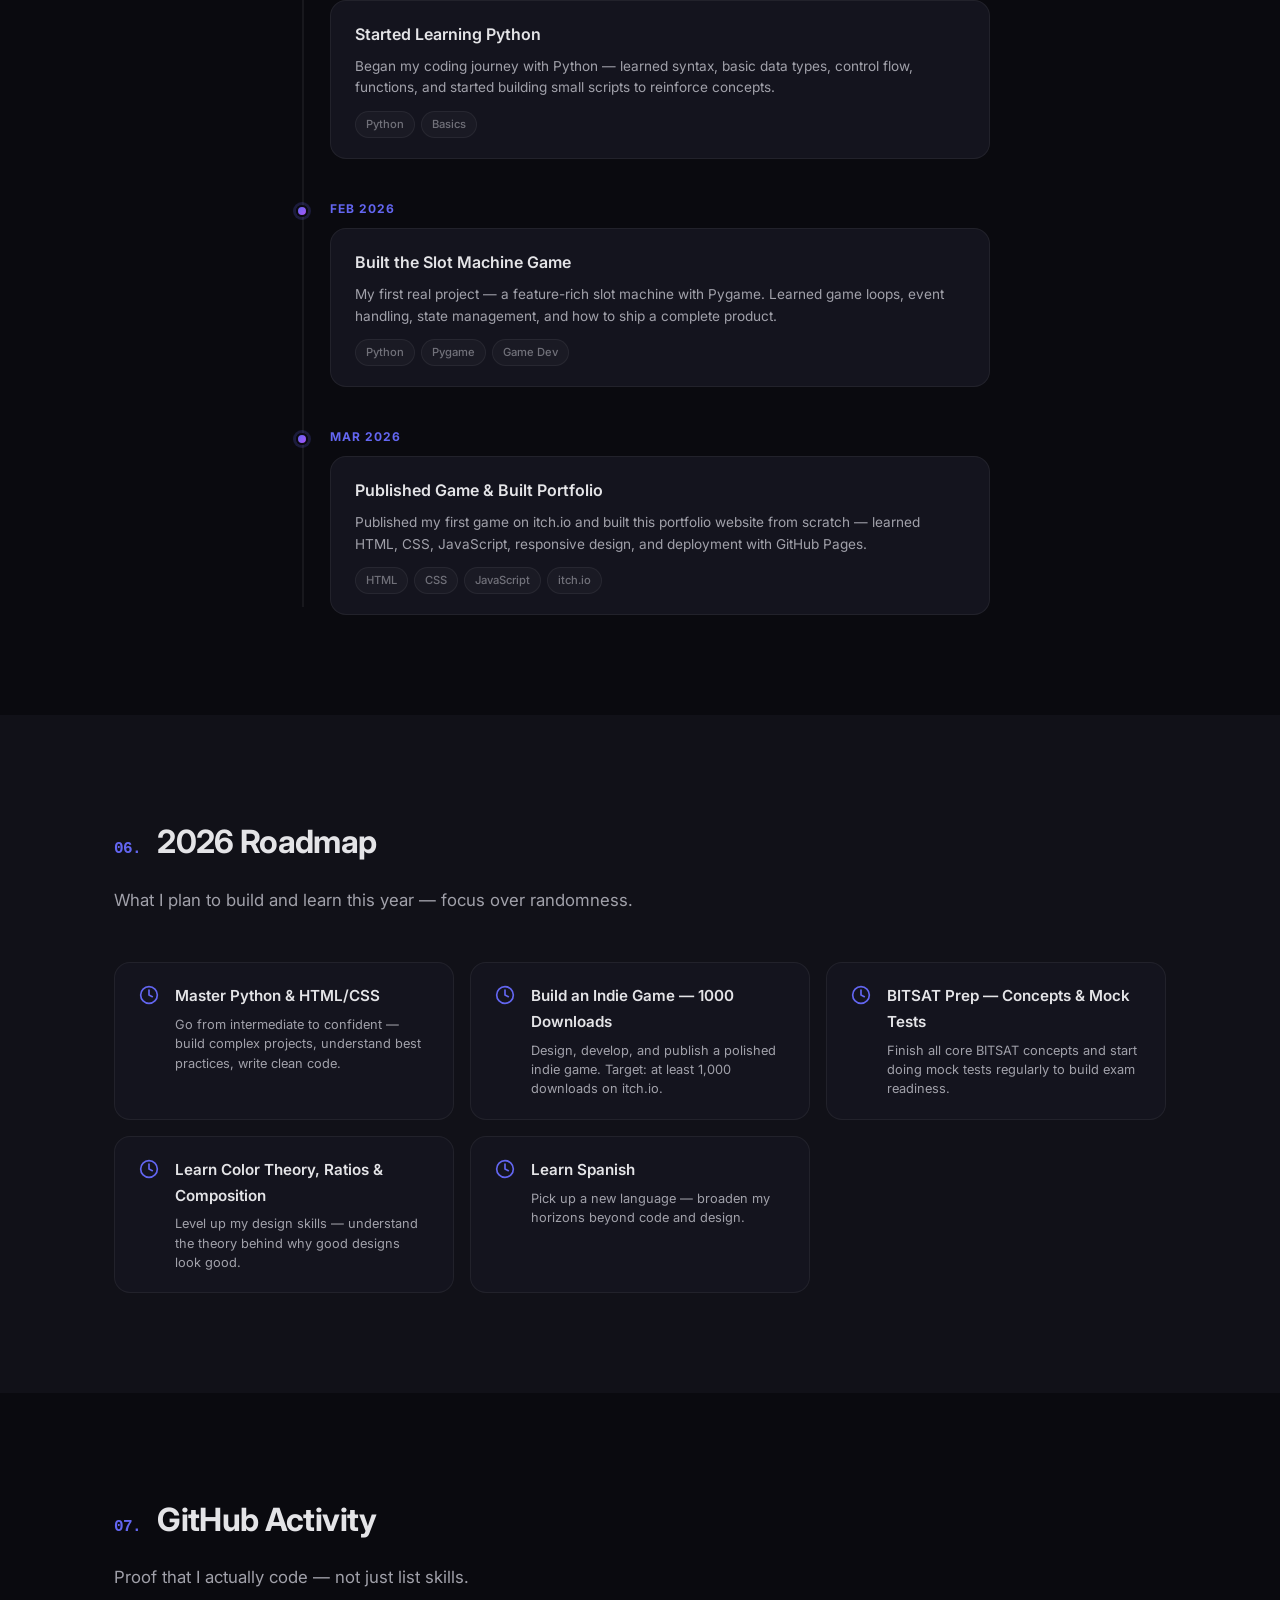
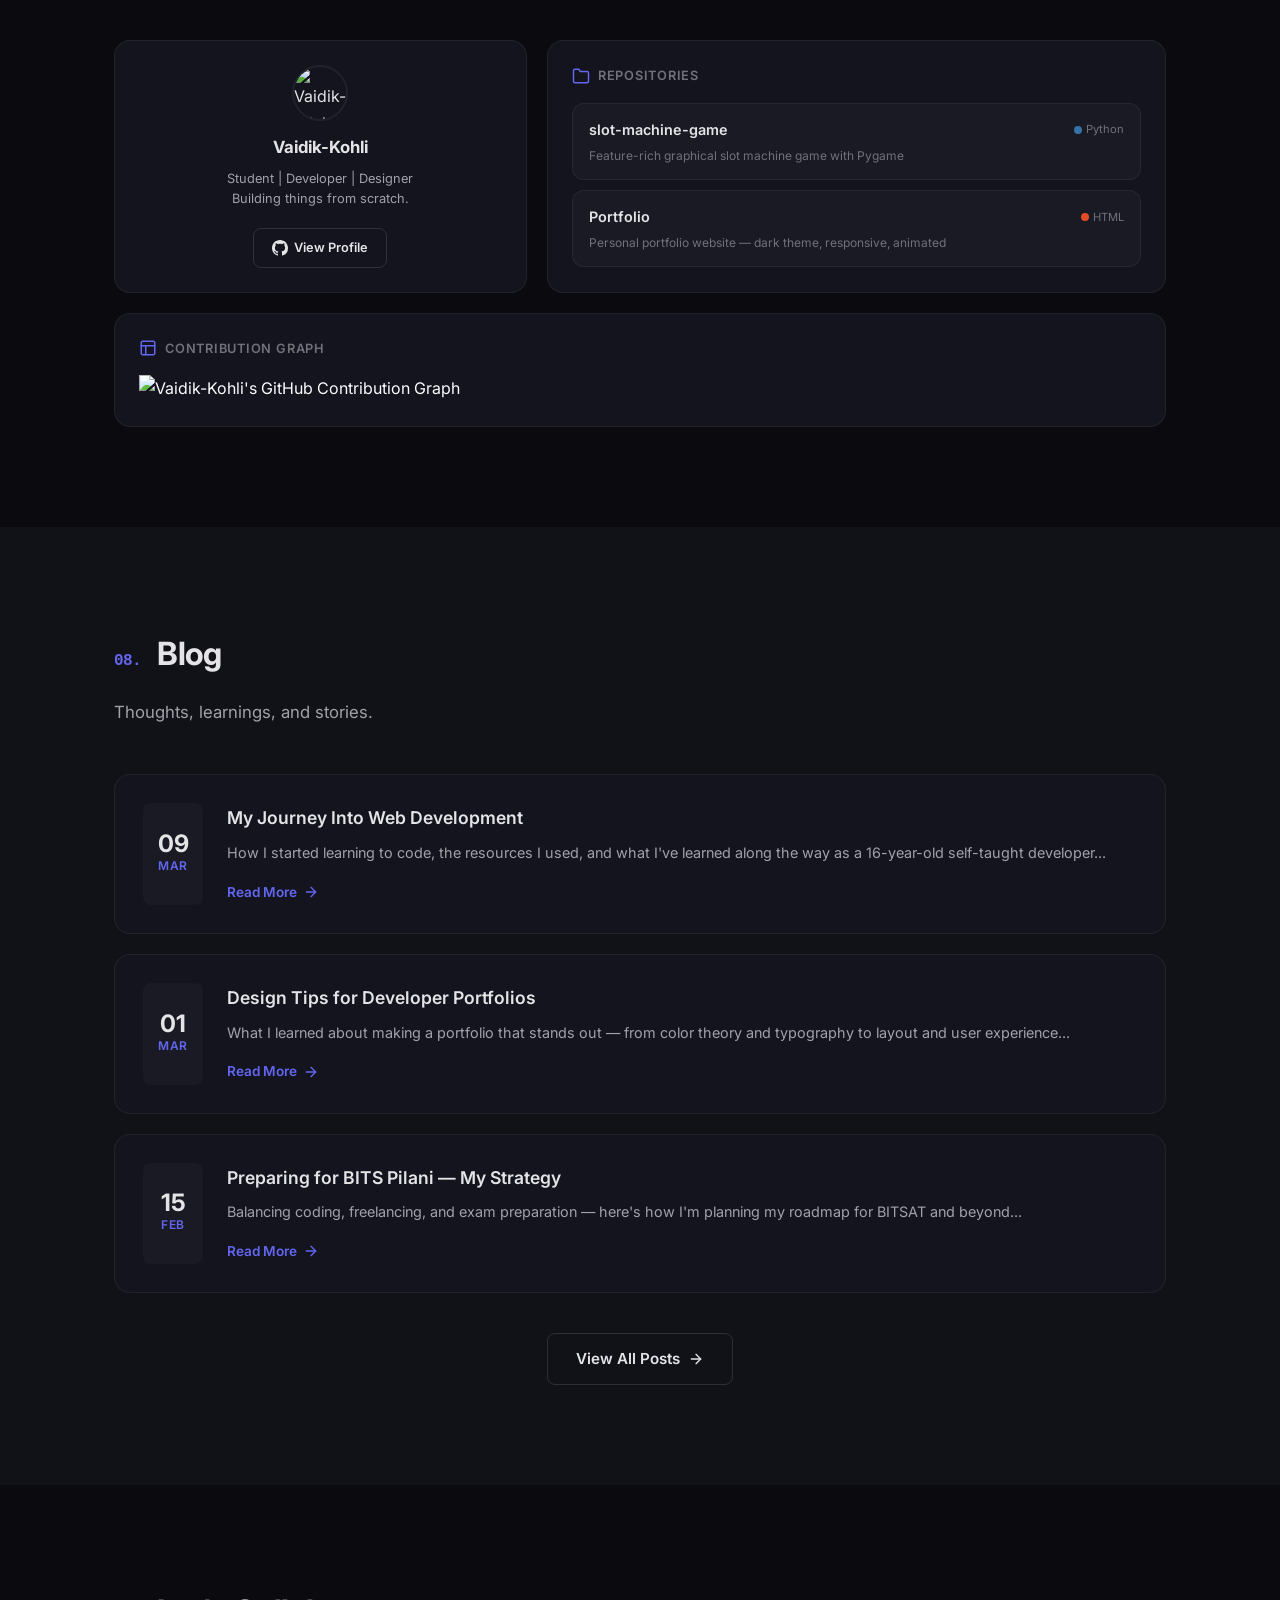
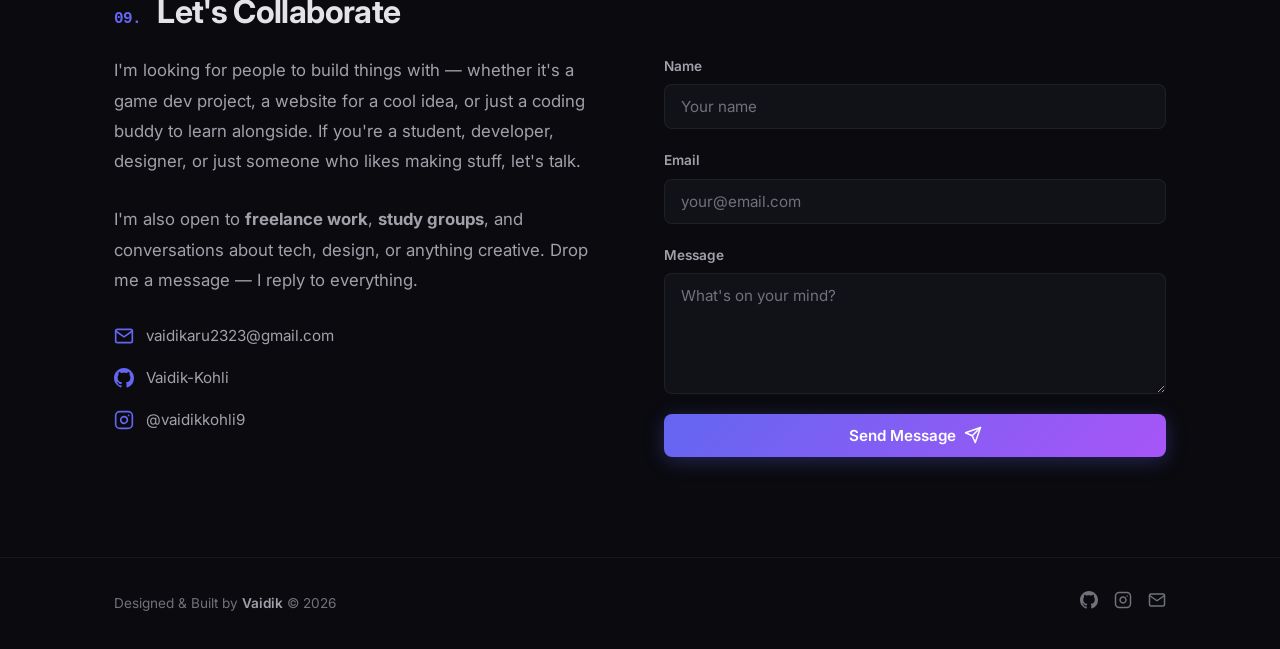
==== commit d03dc249: "Redesign GitHub section: 2-col grid layout with cards" ====
--- a/index.html
+++ b/index.html
@@ -477,34 +477,51 @@
                 <span class="section-number">07.</span> GitHub Activity
             </h2>
             <p class="section-subtitle fade-up">Proof that I actually code — not just list skills.</p>
-            <div class="github-profile fade-up">
-                <div class="github-profile-card">
+            <div class="github-grid fade-up">
+                <!-- Left: Profile Card -->
+                <div class="github-card github-profile-card">
                     <div class="github-avatar">
                         <img src="https://github.com/Vaidik-Kohli.png" alt="Vaidik-Kohli" loading="lazy">
                     </div>
-                    <div class="github-info">
-                        <h3>Vaidik-Kohli</h3>
-                        <p>Student | Developer | Designer — building things from scratch.</p>
-                        <div class="github-repos-list">
-                            <a href="https://github.com/Vaidik-Kohli/slot-machine-game" target="_blank" rel="noopener noreferrer" class="github-repo-item">
-                                <svg width="16" height="16" viewBox="0 0 24 24" fill="none" stroke="currentColor" stroke-width="2" stroke-linecap="round" stroke-linejoin="round"><path d="M22 19a2 2 0 0 1-2 2H4a2 2 0 0 1-2-2V5a2 2 0 0 1 2-2h5l2 3h9a2 2 0 0 1 2 2z"/></svg>
+                    <h3>Vaidik-Kohli</h3>
+                    <p class="github-bio">Student | Developer | Designer<br>Building things from scratch.</p>
+                    <a href="https://github.com/Vaidik-Kohli" target="_blank" rel="noopener noreferrer" class="btn btn-outline github-btn">
+                        <svg width="16" height="16" viewBox="0 0 24 24" fill="currentColor"><path d="M12 0C5.37 0 0 5.37 0 12c0 5.31 3.435 9.795 8.205 11.385.6.105.825-.255.825-.57 0-.285-.015-1.23-.015-2.235-3.015.555-3.795-.735-4.035-1.41-.135-.345-.72-1.41-1.23-1.695-.42-.225-1.02-.78-.015-.795.945-.015 1.62.87 1.845 1.23 1.08 1.815 2.805 1.305 3.495.99.105-.78.42-1.305.765-1.605-2.67-.3-5.46-1.335-5.46-5.925 0-1.305.465-2.385 1.23-3.225-.12-.3-.54-1.53.12-3.18 0 0 1.005-.315 3.3 1.23.96-.27 1.98-.405 3-.405s2.04.135 3 .405c2.295-1.56 3.3-1.23 3.3-1.23.66 1.65.24 2.88.12 3.18.765.84 1.23 1.905 1.23 3.225 0 4.605-2.805 5.625-5.475 5.925.435.375.81 1.095.81 2.22 0 1.605-.015 2.895-.015 3.3 0 .315.225.69.825.57A12.02 12.02 0 0 0 24 12c0-6.63-5.37-12-12-12z"/></svg>
+                        View Profile
+                    </a>
+                </div>
+                <!-- Right: Repositories -->
+                <div class="github-card github-repos-card">
+                    <h4 class="github-card-title">
+                        <svg width="18" height="18" viewBox="0 0 24 24" fill="none" stroke="currentColor" stroke-width="2" stroke-linecap="round" stroke-linejoin="round"><path d="M22 19a2 2 0 0 1-2 2H4a2 2 0 0 1-2-2V5a2 2 0 0 1 2-2h5l2 3h9a2 2 0 0 1 2 2z"/></svg>
+                        Repositories
+                    </h4>
+                    <div class="github-repos-list">
+                        <a href="https://github.com/Vaidik-Kohli/slot-machine-game" target="_blank" rel="noopener noreferrer" class="github-repo-item">
+                            <div class="repo-header">
                                 <span class="repo-name">slot-machine-game</span>
                                 <span class="repo-lang"><span class="lang-dot python"></span>Python</span>
-                            </a>
-                            <a href="https://github.com/Vaidik-Kohli/Portfolio" target="_blank" rel="noopener noreferrer" class="github-repo-item">
-                                <svg width="16" height="16" viewBox="0 0 24 24" fill="none" stroke="currentColor" stroke-width="2" stroke-linecap="round" stroke-linejoin="round"><path d="M22 19a2 2 0 0 1-2 2H4a2 2 0 0 1-2-2V5a2 2 0 0 1 2-2h5l2 3h9a2 2 0 0 1 2 2z"/></svg>
+                            </div>
+                            <p class="repo-desc">Feature-rich graphical slot machine game with Pygame</p>
+                        </a>
+                        <a href="https://github.com/Vaidik-Kohli/Portfolio" target="_blank" rel="noopener noreferrer" class="github-repo-item">
+                            <div class="repo-header">
                                 <span class="repo-name">Portfolio</span>
                                 <span class="repo-lang"><span class="lang-dot html"></span>HTML</span>
-                            </a>
-                        </div>
-                        <a href="https://github.com/Vaidik-Kohli" target="_blank" rel="noopener noreferrer" class="btn btn-outline github-btn">
-                            <svg width="18" height="18" viewBox="0 0 24 24" fill="currentColor"><path d="M12 0C5.37 0 0 5.37 0 12c0 5.31 3.435 9.795 8.205 11.385.6.105.825-.255.825-.57 0-.285-.015-1.23-.015-2.235-3.015.555-3.795-.735-4.035-1.41-.135-.345-.72-1.41-1.23-1.695-.42-.225-1.02-.78-.015-.795.945-.015 1.62.87 1.845 1.23 1.08 1.815 2.805 1.305 3.495.99.105-.78.42-1.305.765-1.605-2.67-.3-5.46-1.335-5.46-5.925 0-1.305.465-2.385 1.23-3.225-.12-.3-.54-1.53.12-3.18 0 0 1.005-.315 3.3 1.23.96-.27 1.98-.405 3-.405s2.04.135 3 .405c2.295-1.56 3.3-1.23 3.3-1.23.66 1.65.24 2.88.12 3.18.765.84 1.23 1.905 1.23 3.225 0 4.605-2.805 5.625-5.475 5.925.435.375.81 1.095.81 2.22 0 1.605-.015 2.895-.015 3.3 0 .315.225.69.825.57A12.02 12.02 0 0 0 24 12c0-6.63-5.37-12-12-12z"/></svg>
-                            View Full Profile
-                        </a>
-                    </div>
-                </div>
-                <div class="github-contribution-graph">
-                    <img src="https://ghchart.rshah.org/6366f1/Vaidik-Kohli" alt="Vaidik-Kohli's GitHub Contribution Graph" loading="lazy">
+                            </div>
+                            <p class="repo-desc">Personal portfolio website — dark theme, responsive, animated</p>
+                        </a>
+                    </div>
+                </div>
+                <!-- Bottom: Contribution Graph (spans full width) -->
+                <div class="github-card github-graph-card">
+                    <h4 class="github-card-title">
+                        <svg width="18" height="18" viewBox="0 0 24 24" fill="none" stroke="currentColor" stroke-width="2" stroke-linecap="round" stroke-linejoin="round"><rect x="3" y="3" width="18" height="18" rx="2" ry="2"/><line x1="3" y1="9" x2="21" y2="9"/><line x1="9" y1="21" x2="9" y2="9"/></svg>
+                        Contribution Graph
+                    </h4>
+                    <div class="github-contribution-graph">
+                        <img src="https://ghchart.rshah.org/6366f1/Vaidik-Kohli" alt="Vaidik-Kohli's GitHub Contribution Graph" loading="lazy">
+                    </div>
                 </div>
             </div>
         </div>
--- a/styles.css
+++ b/styles.css
@@ -1817,90 +1817,128 @@
 /* ==========================================
    GITHUB ACTIVITY
    ========================================== */
-.github-profile {
-    display: flex;
-    flex-direction: column;
-    gap: 24px;
-}
-
-.github-profile-card {
-    display: flex;
-    gap: 24px;
-    padding: 28px;
+.github-grid {
+    display: grid;
+    grid-template-columns: 1fr 1.5fr;
+    gap: 20px;
+}
+
+.github-card {
     background: var(--bg-card);
     border: 1px solid var(--border-subtle);
     border-radius: var(--radius-lg);
+    padding: 24px;
     transition: all var(--transition-med);
 }
 
-.github-profile-card:hover {
+.github-card:hover {
     border-color: var(--border-hover);
     box-shadow: 0 8px 30px rgba(0, 0, 0, 0.3);
 }
 
-.github-avatar {
-    flex-shrink: 0;
+.github-card-title {
+    display: flex;
+    align-items: center;
+    gap: 8px;
+    font-size: 0.8rem;
+    font-weight: 600;
+    text-transform: uppercase;
+    letter-spacing: 0.06em;
+    color: var(--text-muted);
+    margin-bottom: 16px;
+}
+
+.github-card-title svg {
+    color: var(--accent-1);
+}
+
+/* Profile Card — centered */
+.github-profile-card {
+    display: flex;
+    flex-direction: column;
+    align-items: center;
+    text-align: center;
+    justify-content: center;
+    gap: 4px;
 }
 
 .github-avatar img {
-    width: 80px;
-    height: 80px;
+    width: 56px;
+    height: 56px;
     border-radius: 50%;
     border: 2px solid var(--border-subtle);
-}
-
-.github-info {
-    flex: 1;
-}
-
-.github-info h3 {
-    font-size: 1.2rem;
+    margin-bottom: 8px;
+}
+
+.github-profile-card h3 {
+    font-size: 1.05rem;
     font-weight: 700;
     color: var(--text-primary);
     margin-bottom: 4px;
 }
 
-.github-info > p {
-    font-size: 0.85rem;
-    color: var(--text-secondary);
+.github-bio {
+    font-size: 0.8rem;
+    color: var(--text-secondary);
+    line-height: 1.5;
     margin-bottom: 16px;
 }
 
+.github-btn {
+    display: inline-flex;
+    align-items: center;
+    gap: 6px;
+    font-size: 0.8rem;
+    padding: 8px 18px;
+}
+
+/* Repos Card */
 .github-repos-list {
     display: flex;
     flex-direction: column;
-    gap: 8px;
-    margin-bottom: 20px;
+    gap: 10px;
 }
 
 .github-repo-item {
     display: flex;
-    align-items: center;
-    gap: 8px;
-    padding: 8px 12px;
+    flex-direction: column;
+    gap: 6px;
+    padding: 14px 16px;
     background: var(--bg-tertiary);
     border: 1px solid var(--border-subtle);
     border-radius: var(--radius-md, 8px);
     color: var(--text-secondary);
-    font-size: 0.8rem;
     text-decoration: none;
     transition: all var(--transition-fast);
 }
 
 .github-repo-item:hover {
-    color: var(--accent-1);
     border-color: var(--accent-1);
     background: rgba(99, 102, 241, 0.05);
 }
 
-.github-repo-item svg {
+.repo-header {
+    display: flex;
+    align-items: center;
+    justify-content: space-between;
+    gap: 8px;
+}
+
+.repo-name {
+    font-size: 0.9rem;
+    font-weight: 600;
+    color: var(--text-primary);
+}
+
+.github-repo-item:hover .repo-name {
+    color: var(--accent-1);
+}
+
+.repo-desc {
+    font-size: 0.75rem;
     color: var(--text-muted);
-    flex-shrink: 0;
-}
-
-.repo-name {
-    font-weight: 600;
-    flex: 1;
+    line-height: 1.4;
+    margin: 0;
 }
 
 .repo-lang {
@@ -1909,6 +1947,7 @@
     gap: 4px;
     font-size: 0.7rem;
     color: var(--text-muted);
+    white-space: nowrap;
 }
 
 .lang-dot {
@@ -1923,24 +1962,13 @@
 .lang-dot.javascript { background: #f1e05a; }
 .lang-dot.css { background: #563d7c; }
 
-.github-btn {
-    display: inline-flex;
-    align-items: center;
-    gap: 8px;
+/* Graph Card — full width bottom */
+.github-graph-card {
+    grid-column: 1 / -1;
 }
 
 .github-contribution-graph {
-    background: var(--bg-card);
-    border: 1px solid var(--border-subtle);
-    border-radius: var(--radius-lg);
-    padding: 20px;
     overflow-x: auto;
-    transition: all var(--transition-med);
-}
-
-.github-contribution-graph:hover {
-    border-color: var(--border-hover);
-    box-shadow: 0 8px 30px rgba(0, 0, 0, 0.3);
 }
 
 .github-contribution-graph img {
@@ -1951,6 +1979,12 @@
 }
 
 @media (max-width: 768px) {
+    .github-grid {
+        grid-template-columns: 1fr;
+    }
+}
+
+@media (max-width: 768px) {
     .learning-grid {
         grid-template-columns: 1fr;
     }
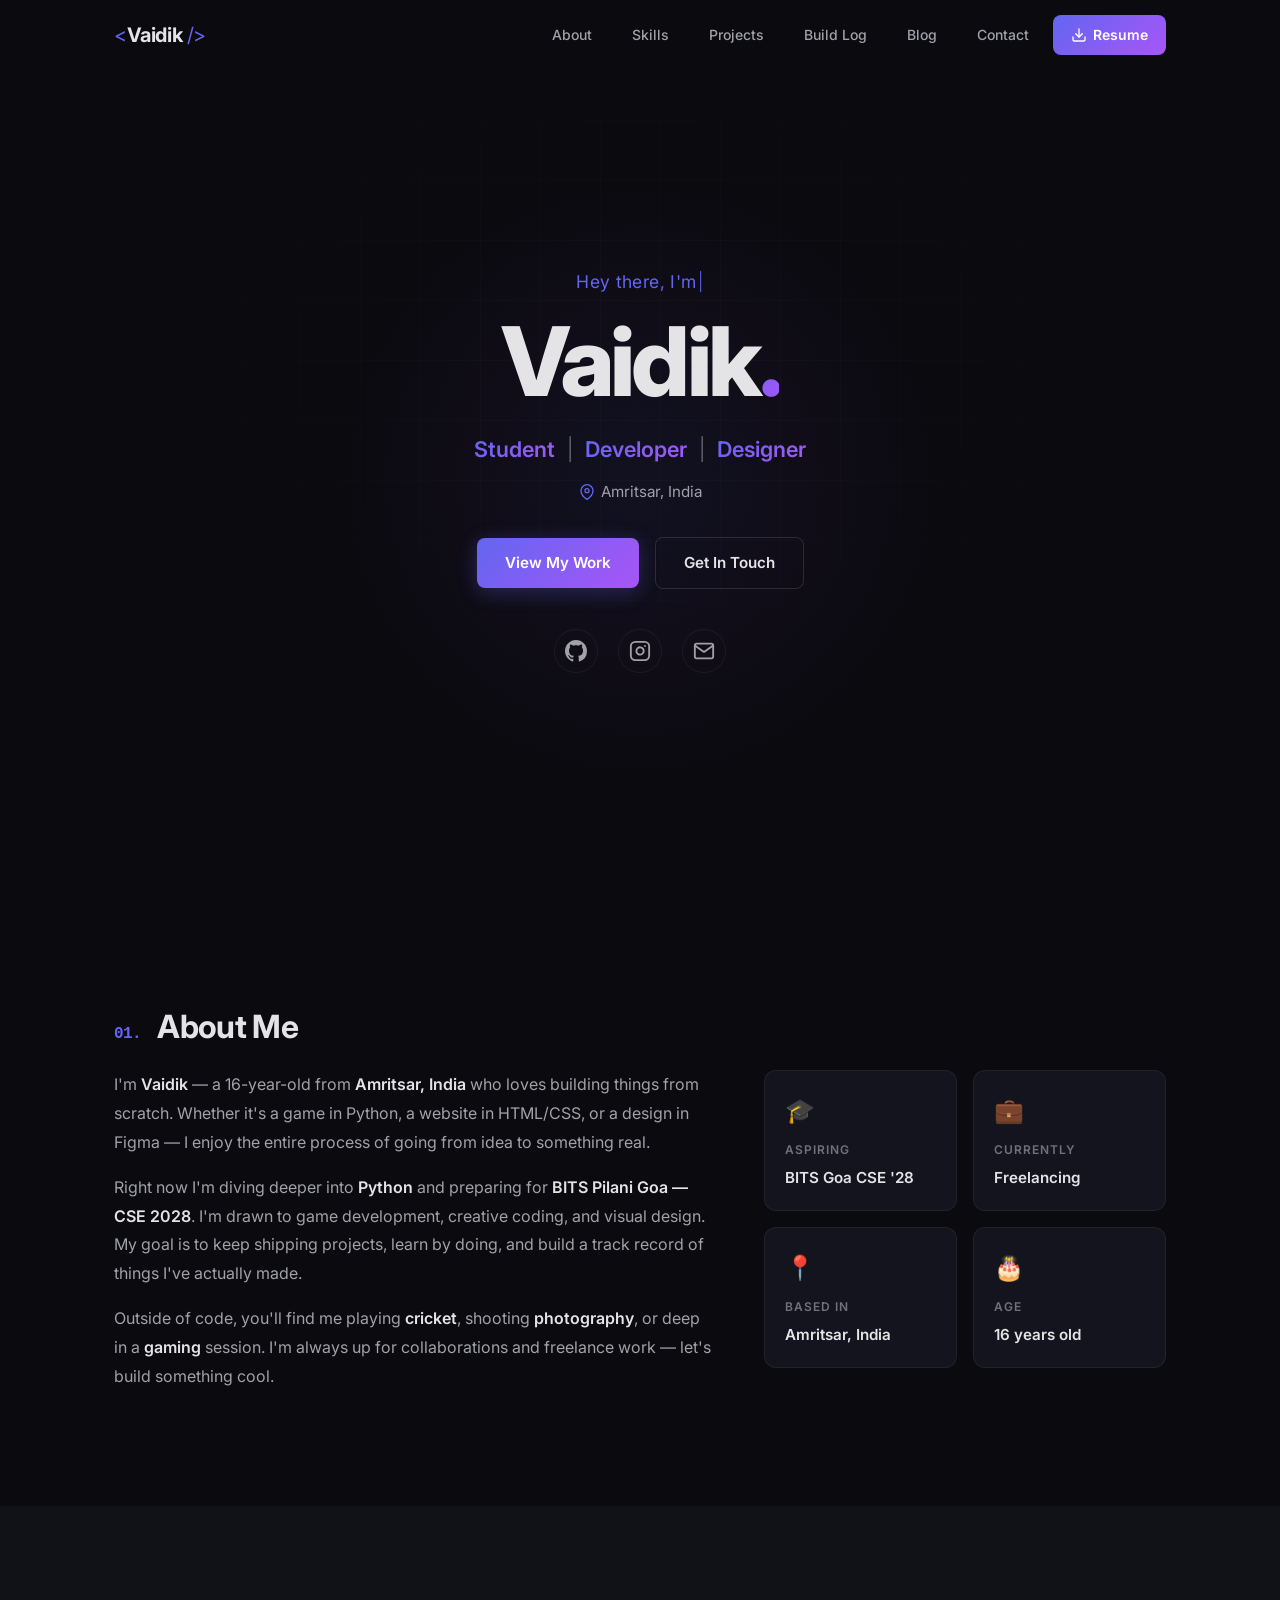
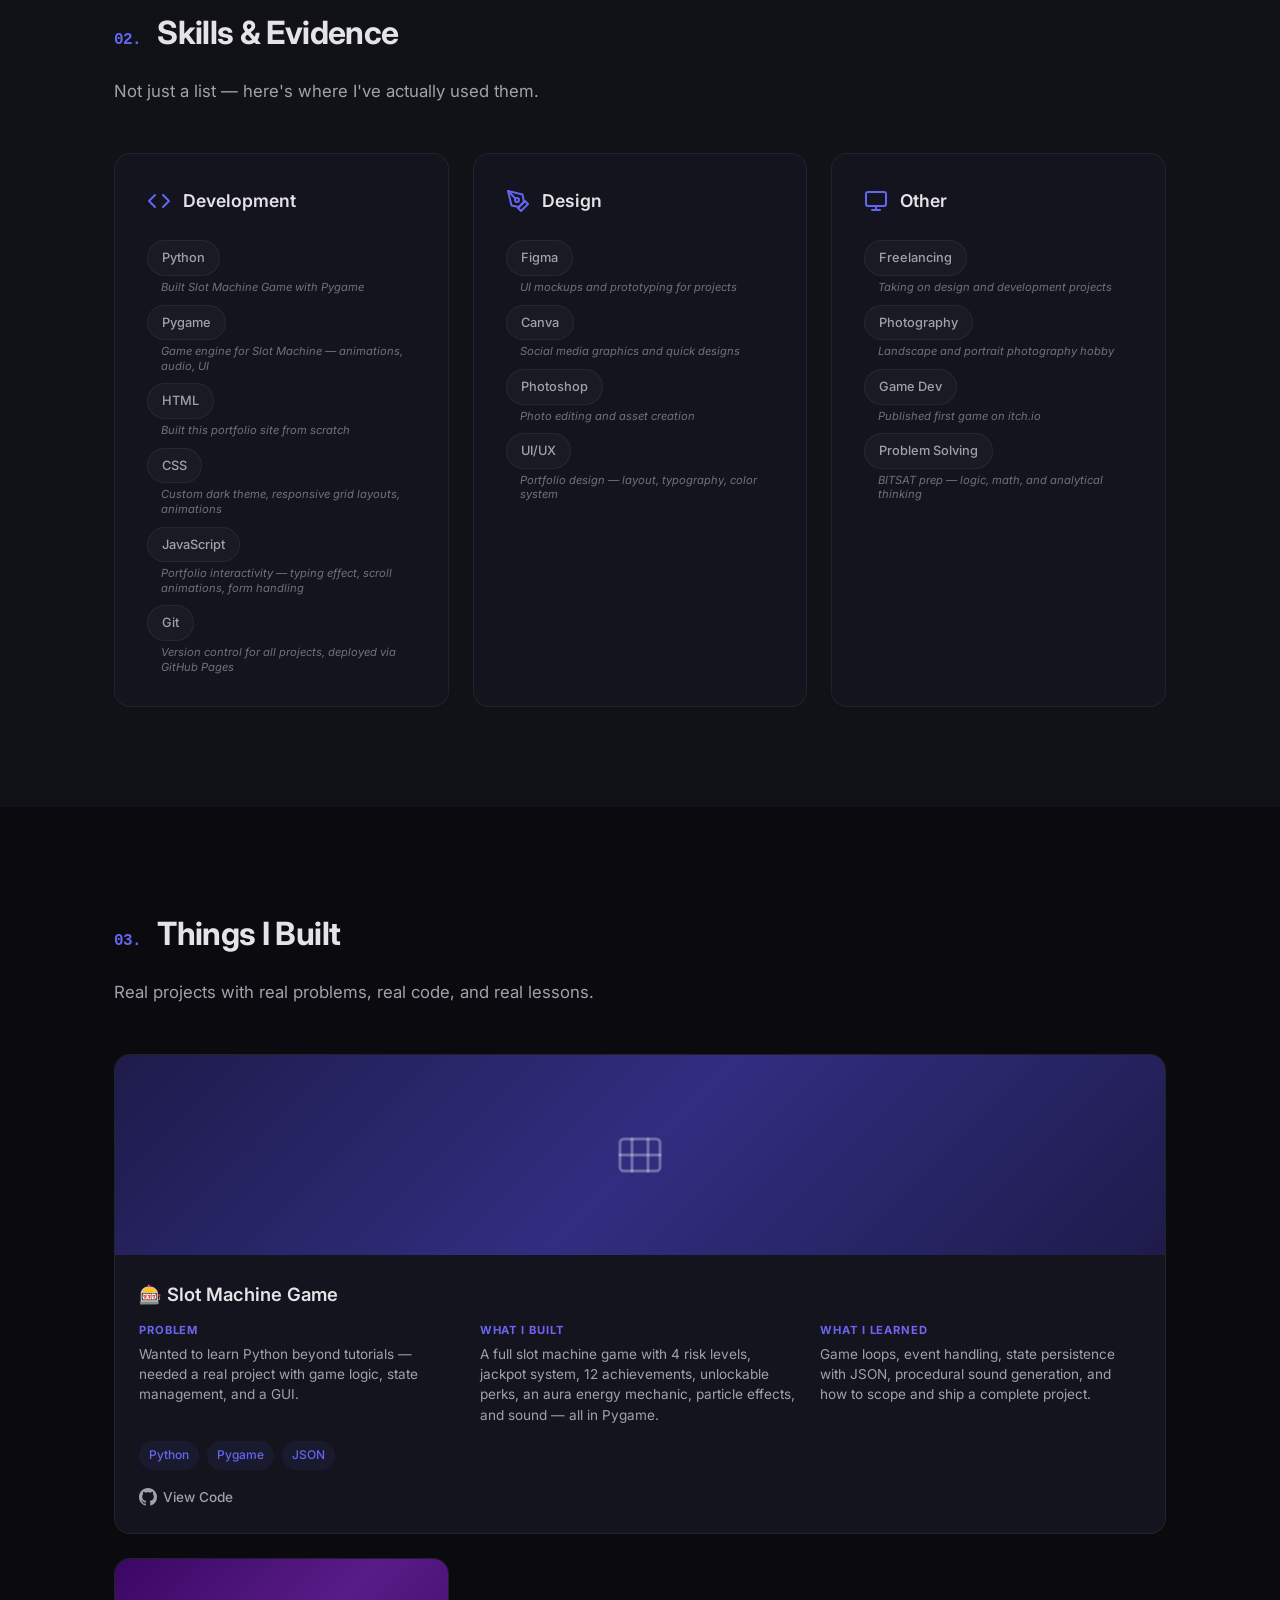
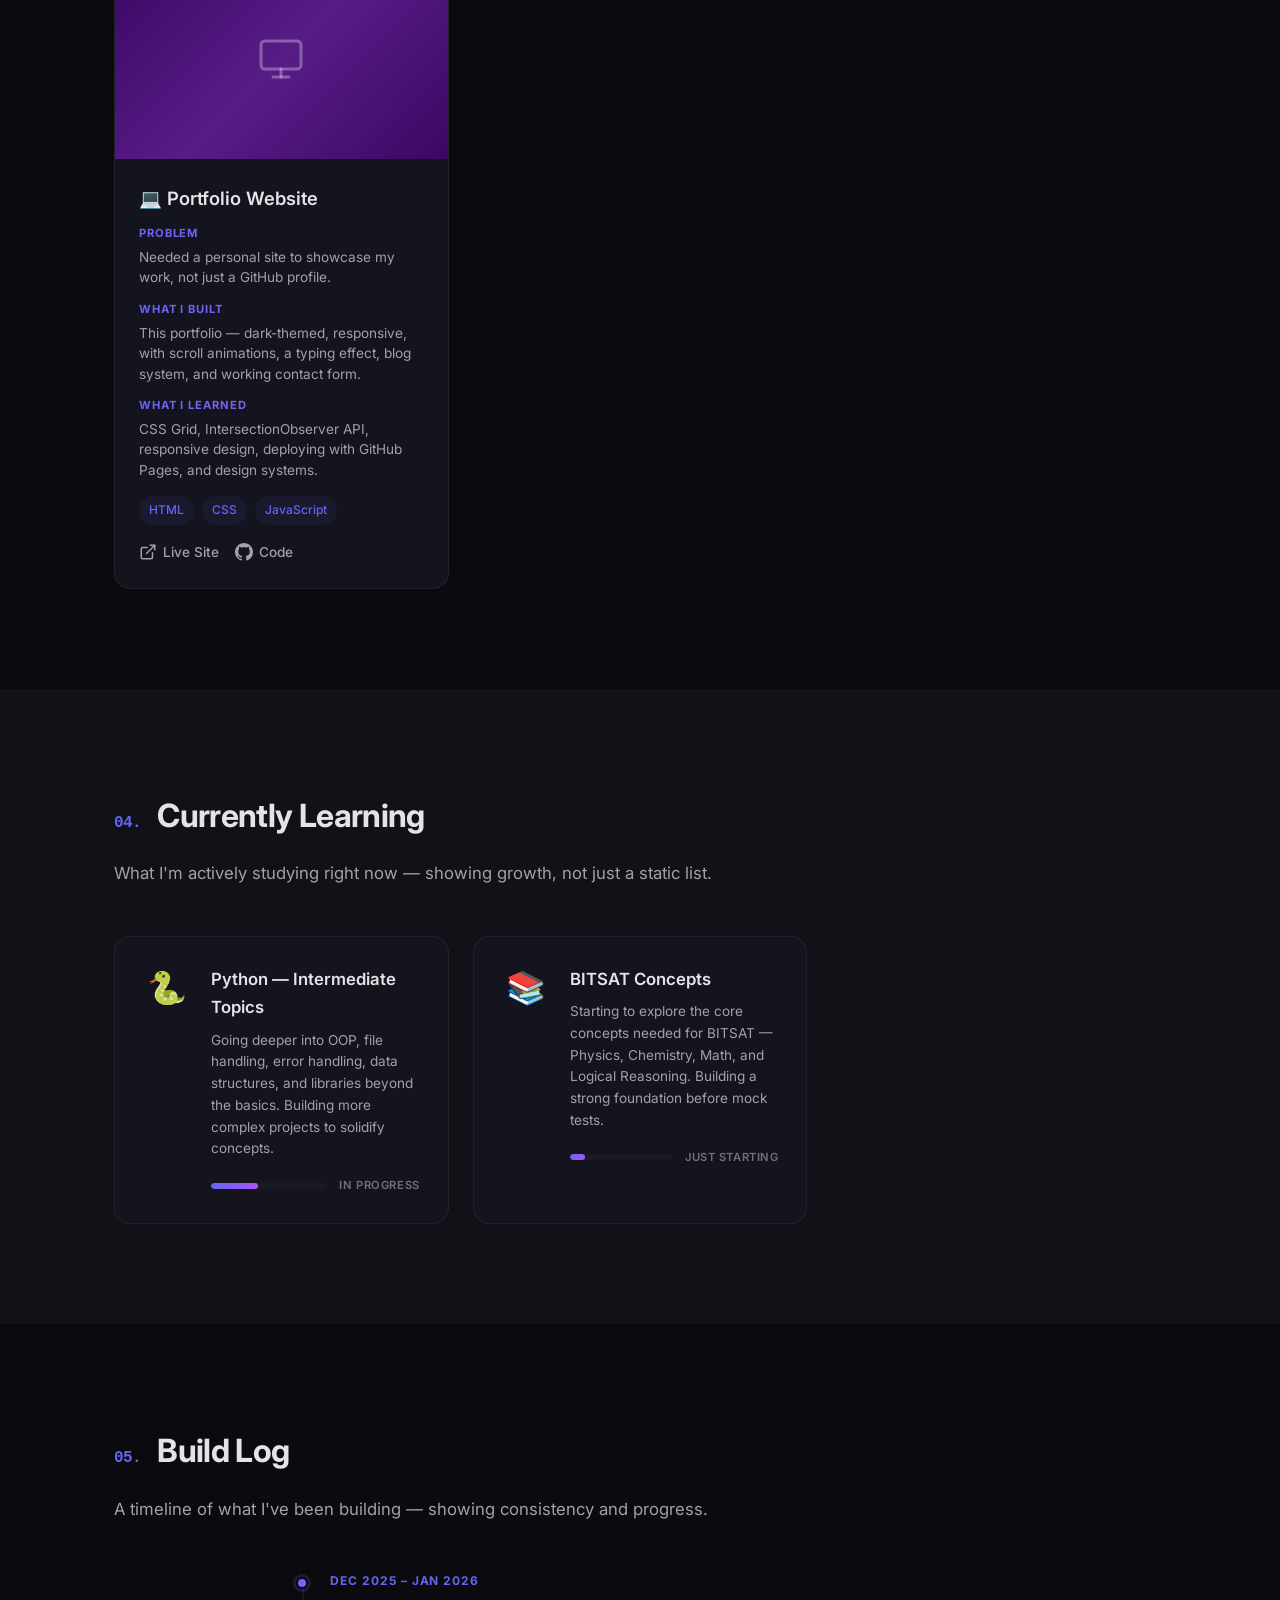
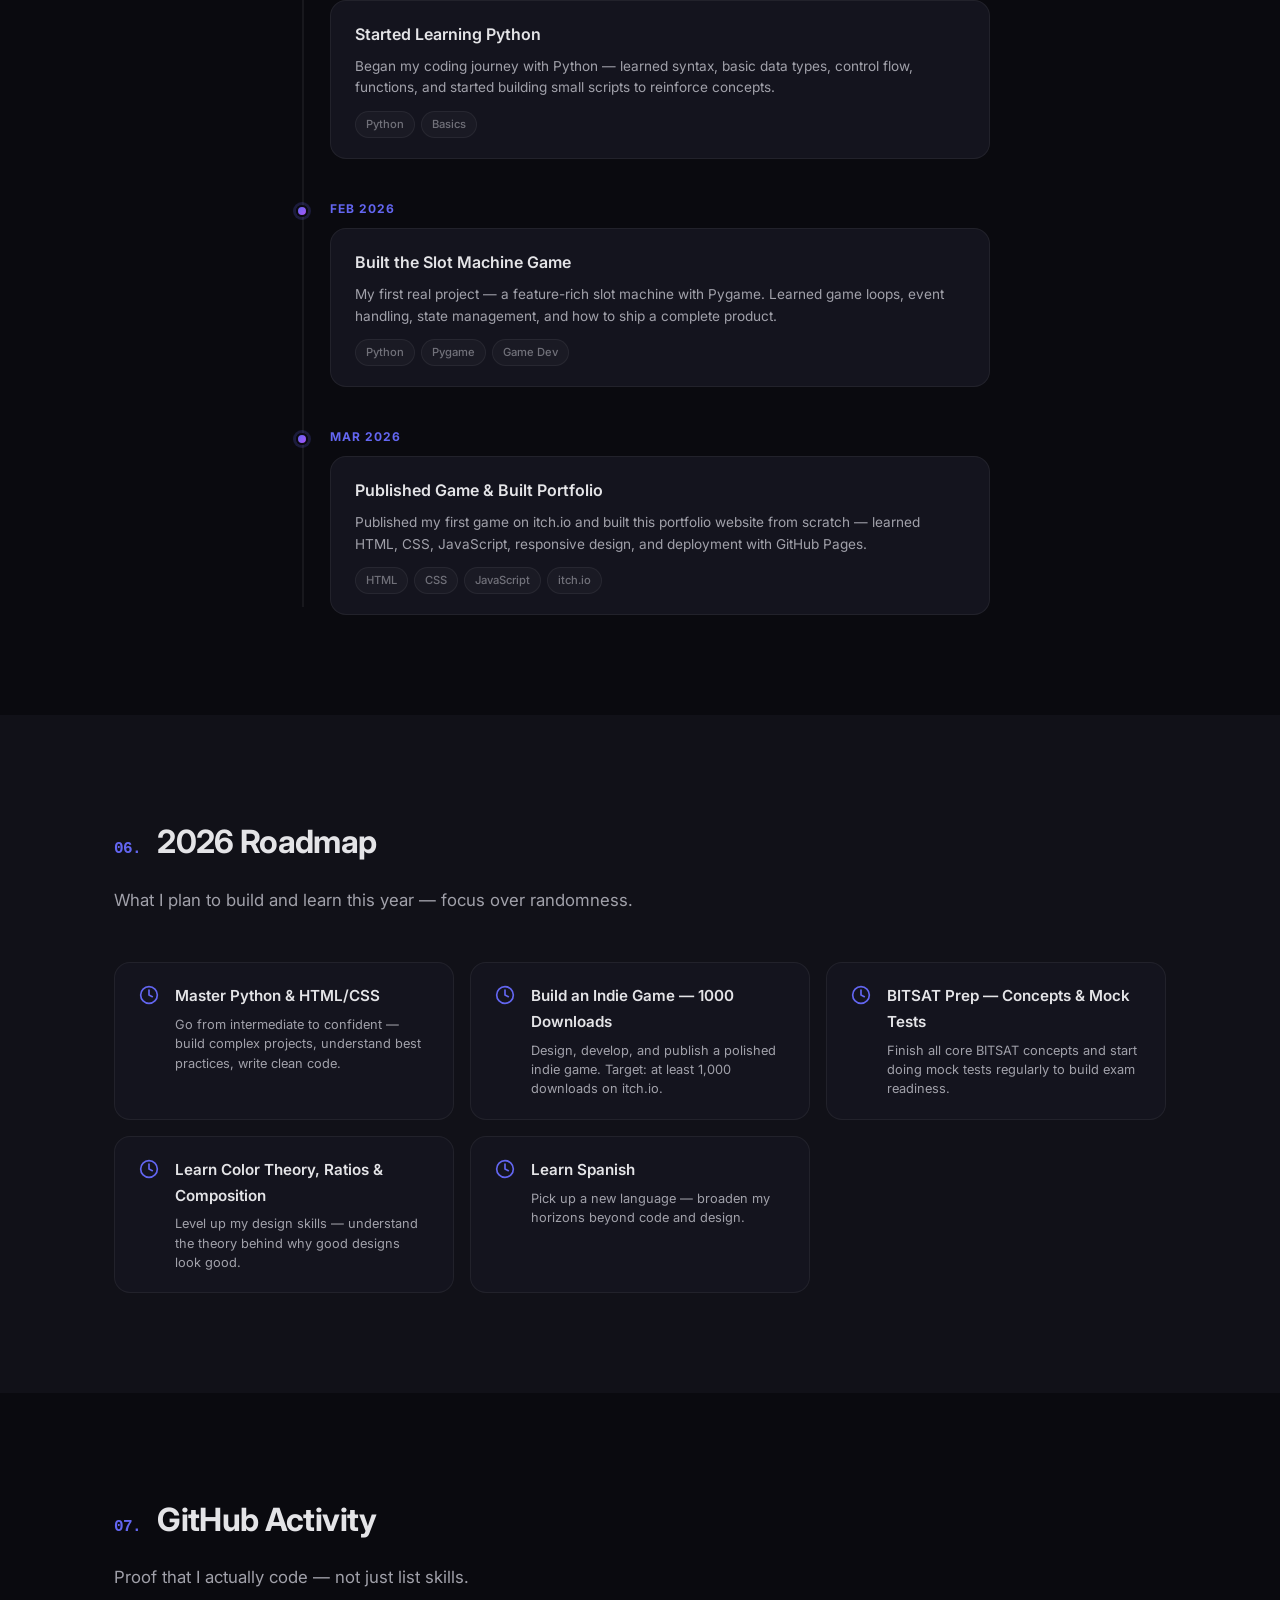
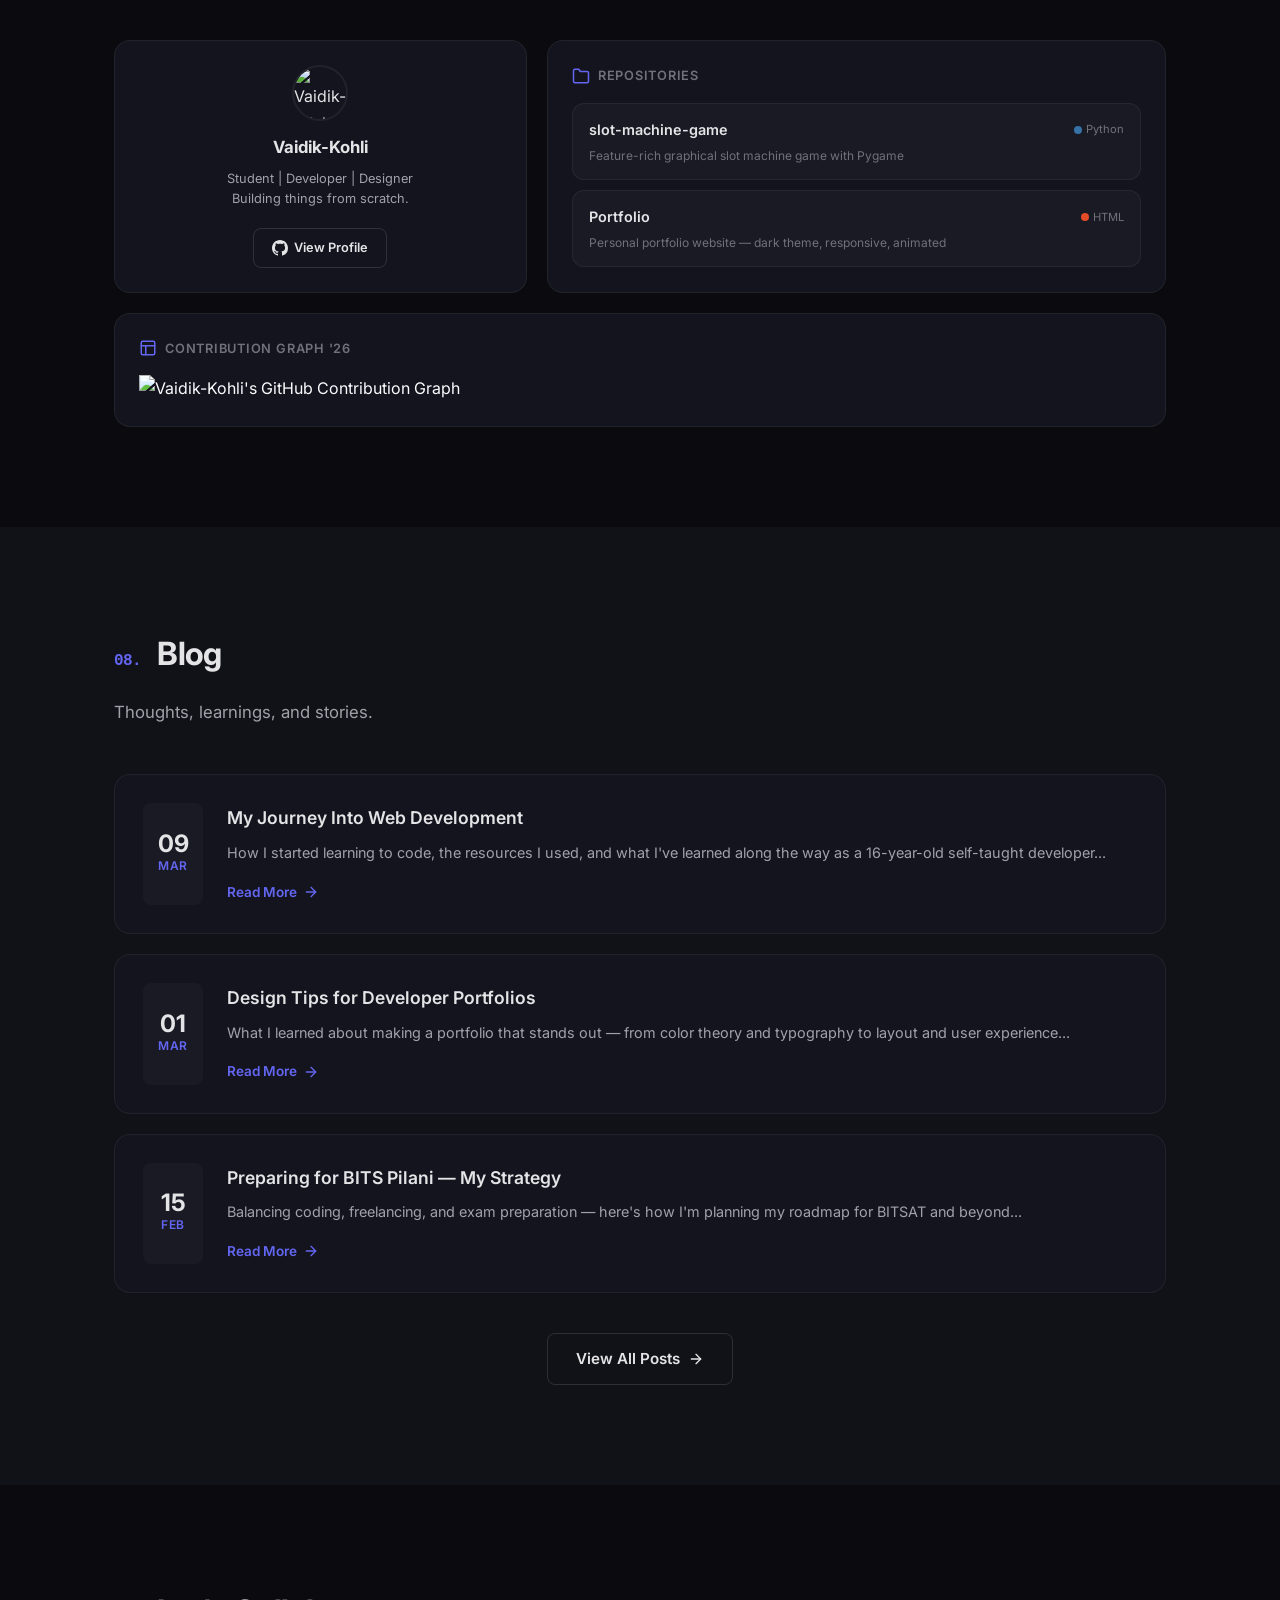
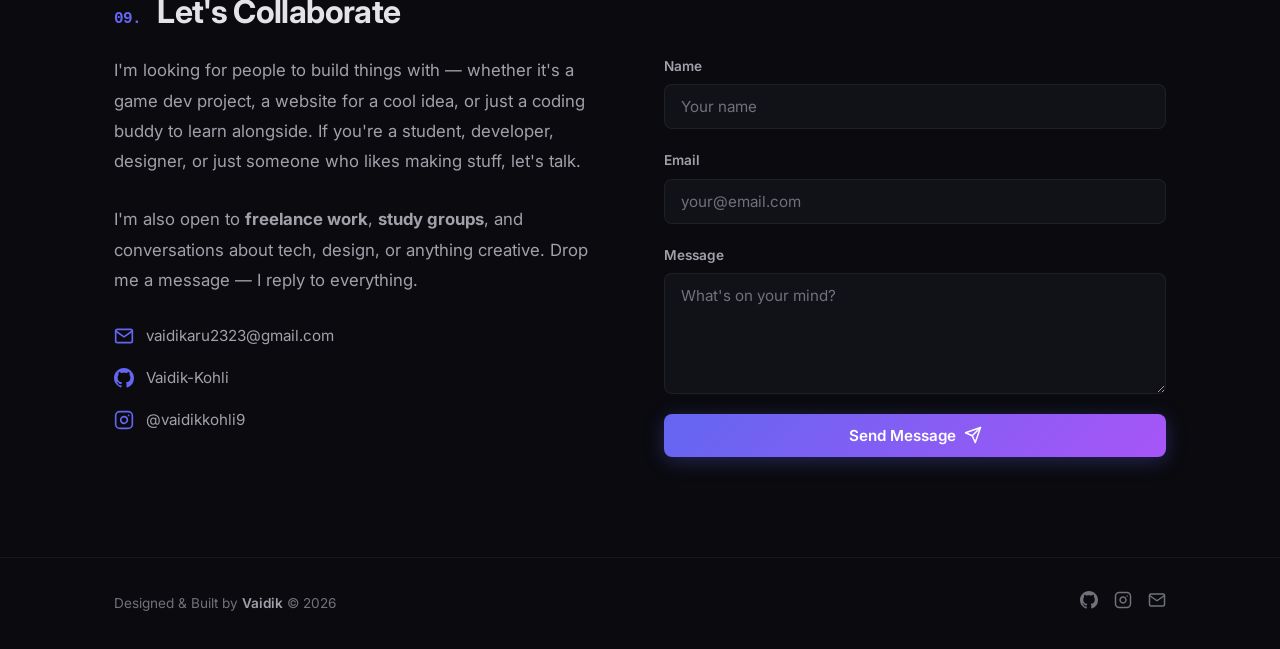
==== commit fafd610e: "Chnages made in the texts" ====
--- a/index.html
+++ b/index.html
@@ -517,7 +517,7 @@
                 <div class="github-card github-graph-card">
                     <h4 class="github-card-title">
                         <svg width="18" height="18" viewBox="0 0 24 24" fill="none" stroke="currentColor" stroke-width="2" stroke-linecap="round" stroke-linejoin="round"><rect x="3" y="3" width="18" height="18" rx="2" ry="2"/><line x1="3" y1="9" x2="21" y2="9"/><line x1="9" y1="21" x2="9" y2="9"/></svg>
-                        Contribution Graph
+                        Contribution Graph '26
                     </h4>
                     <div class="github-contribution-graph">
                         <img src="https://ghchart.rshah.org/6366f1/Vaidik-Kohli" alt="Vaidik-Kohli's GitHub Contribution Graph" loading="lazy">
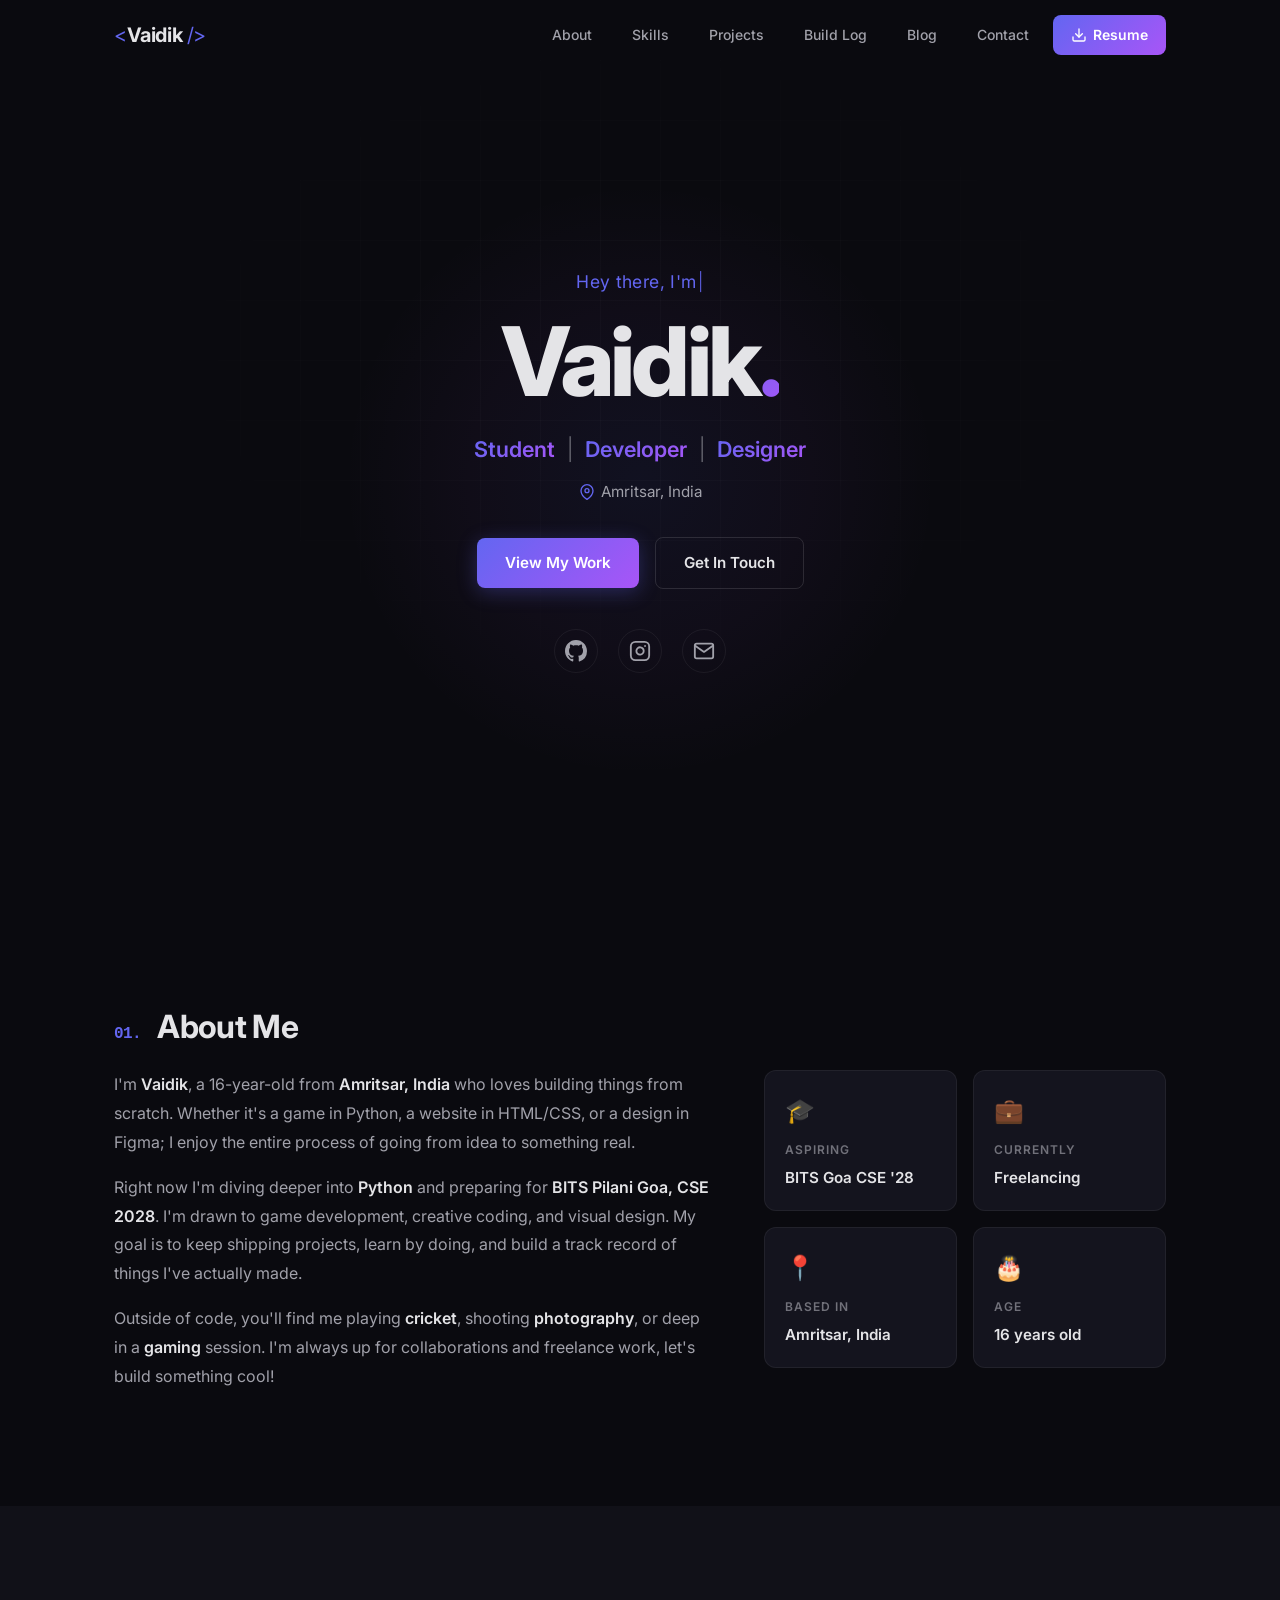
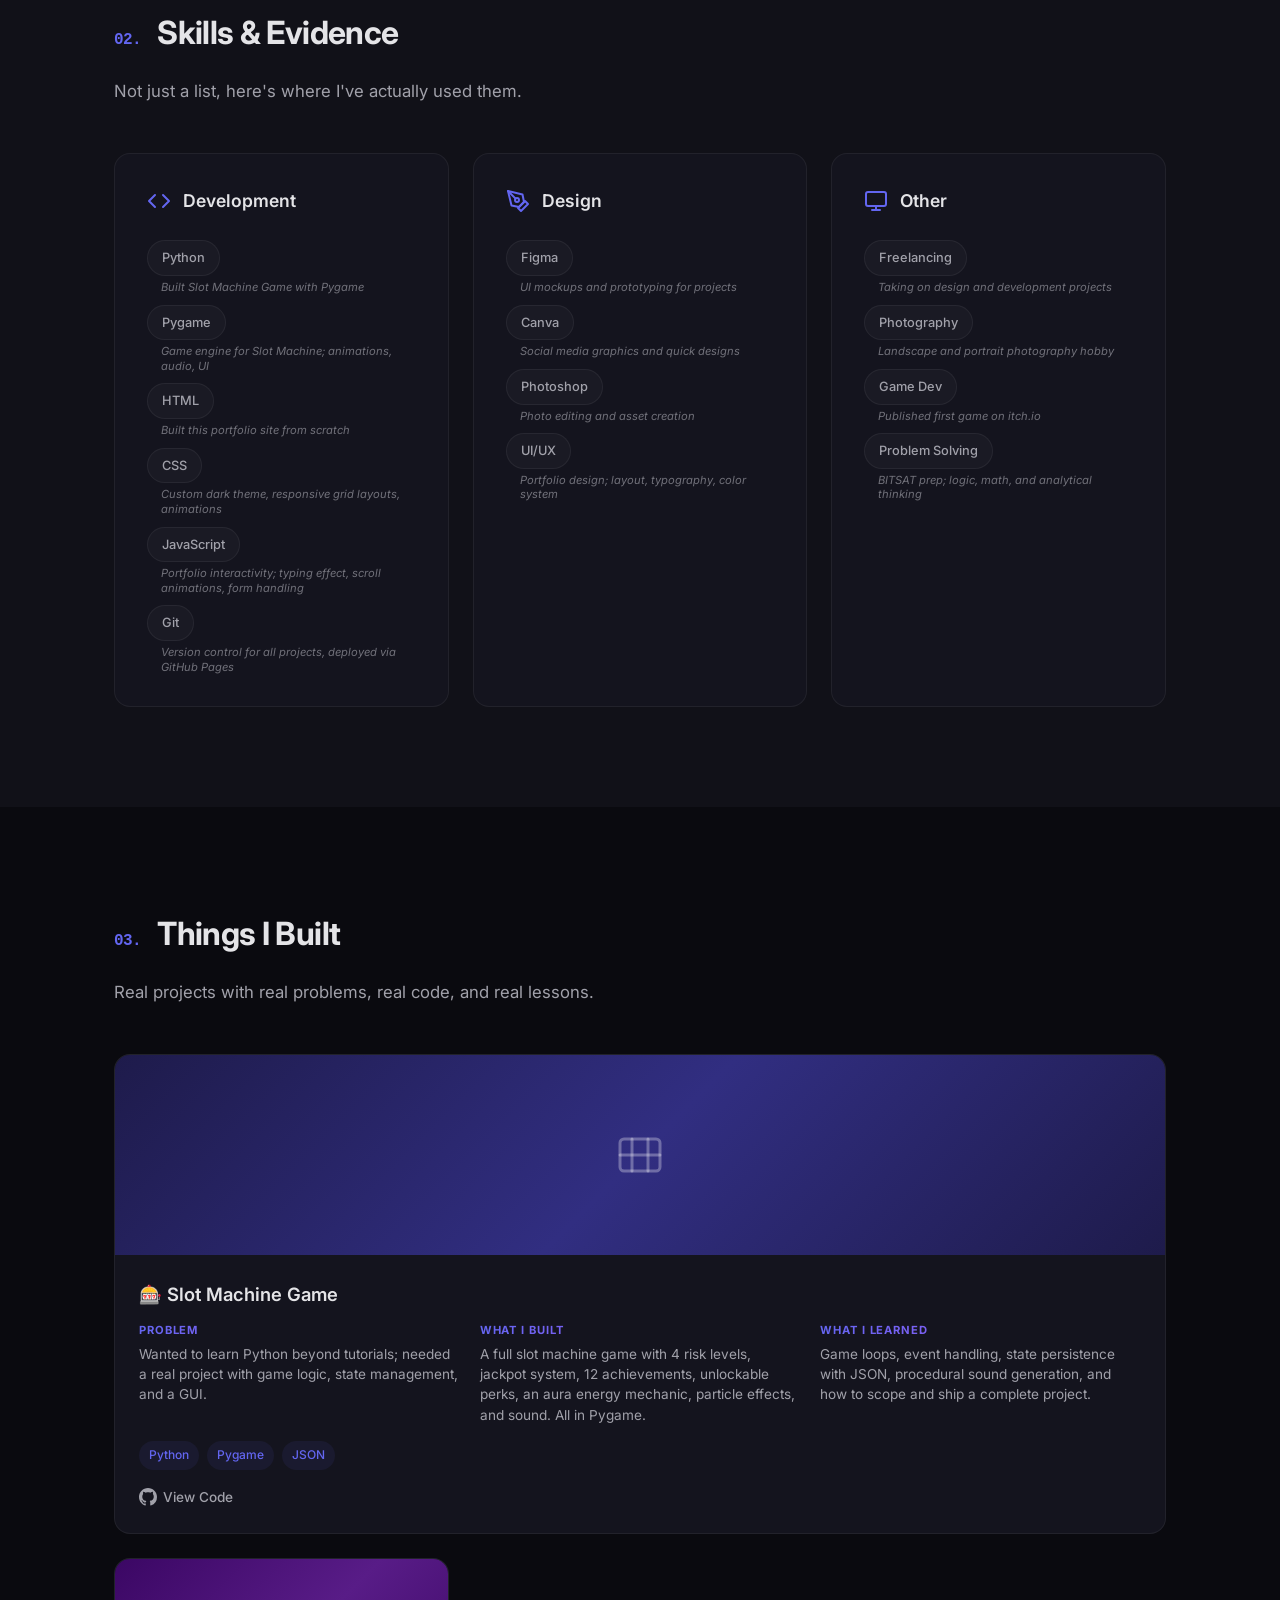
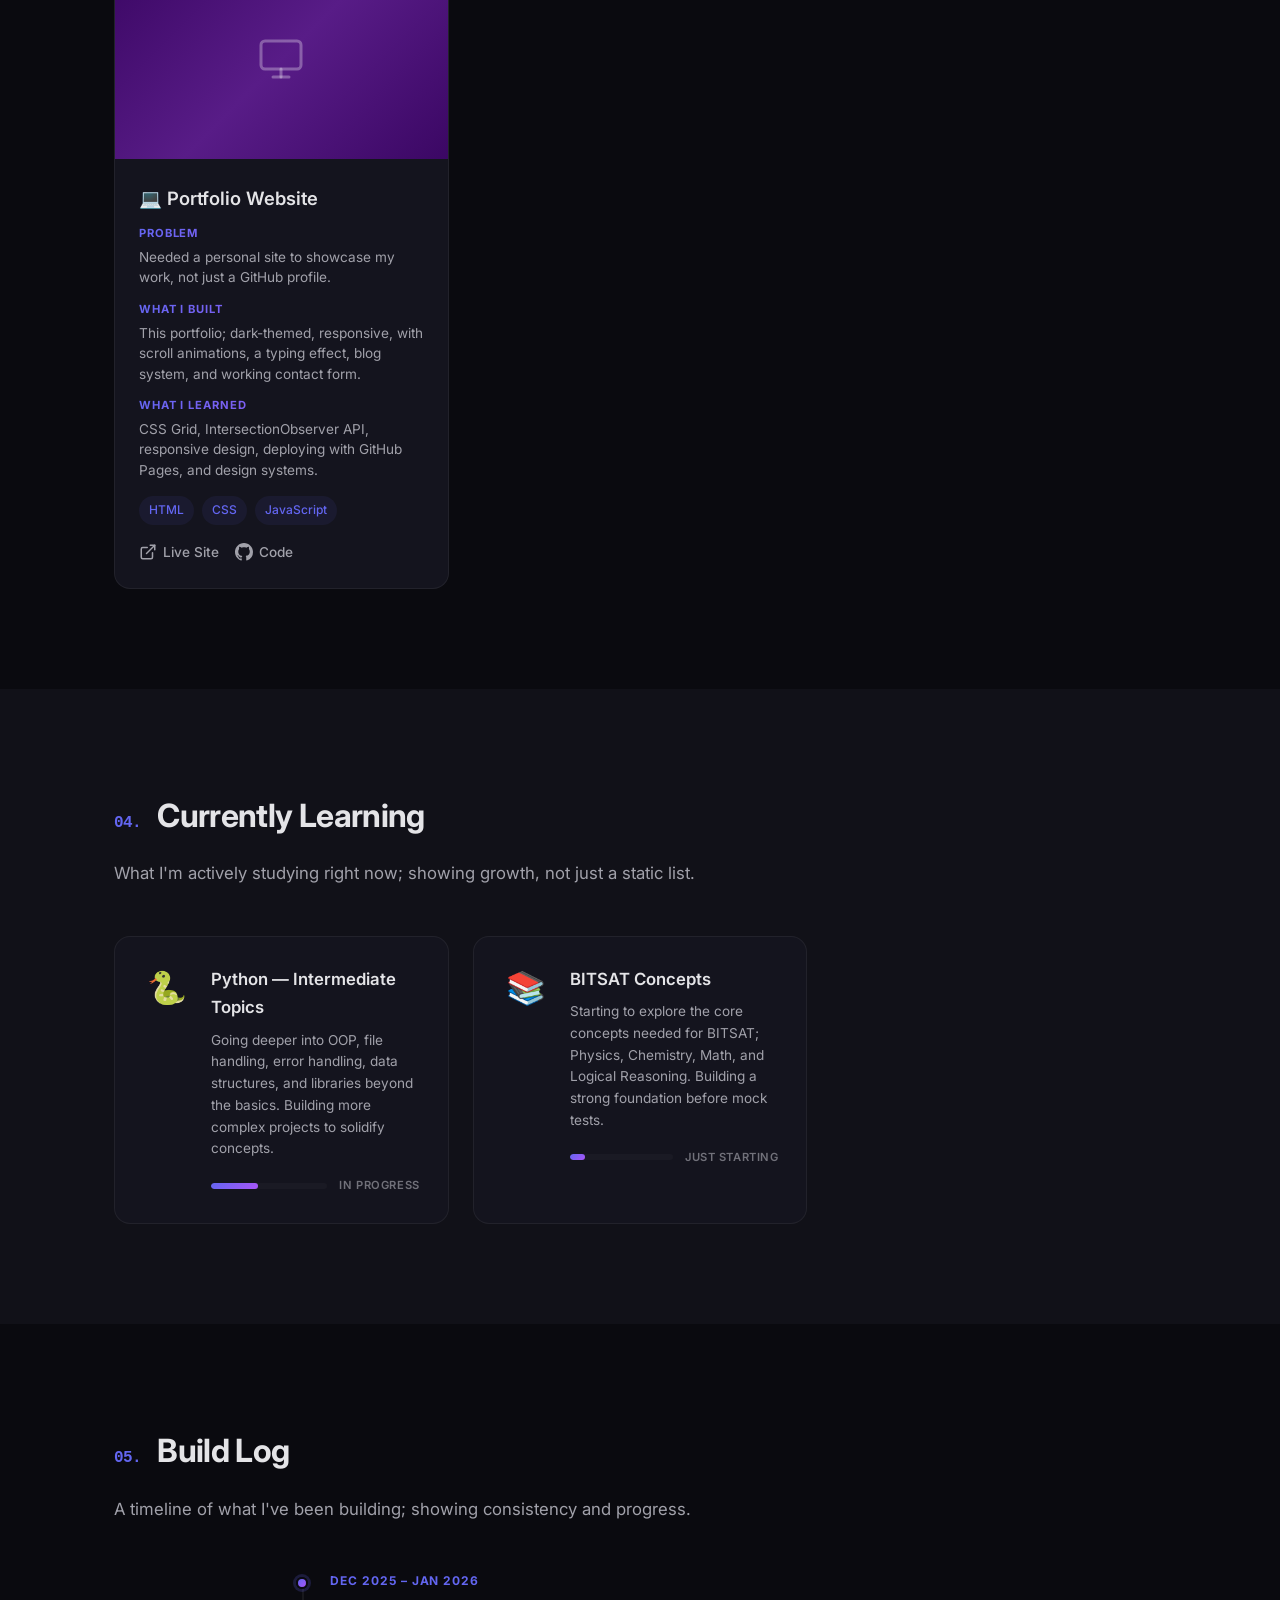
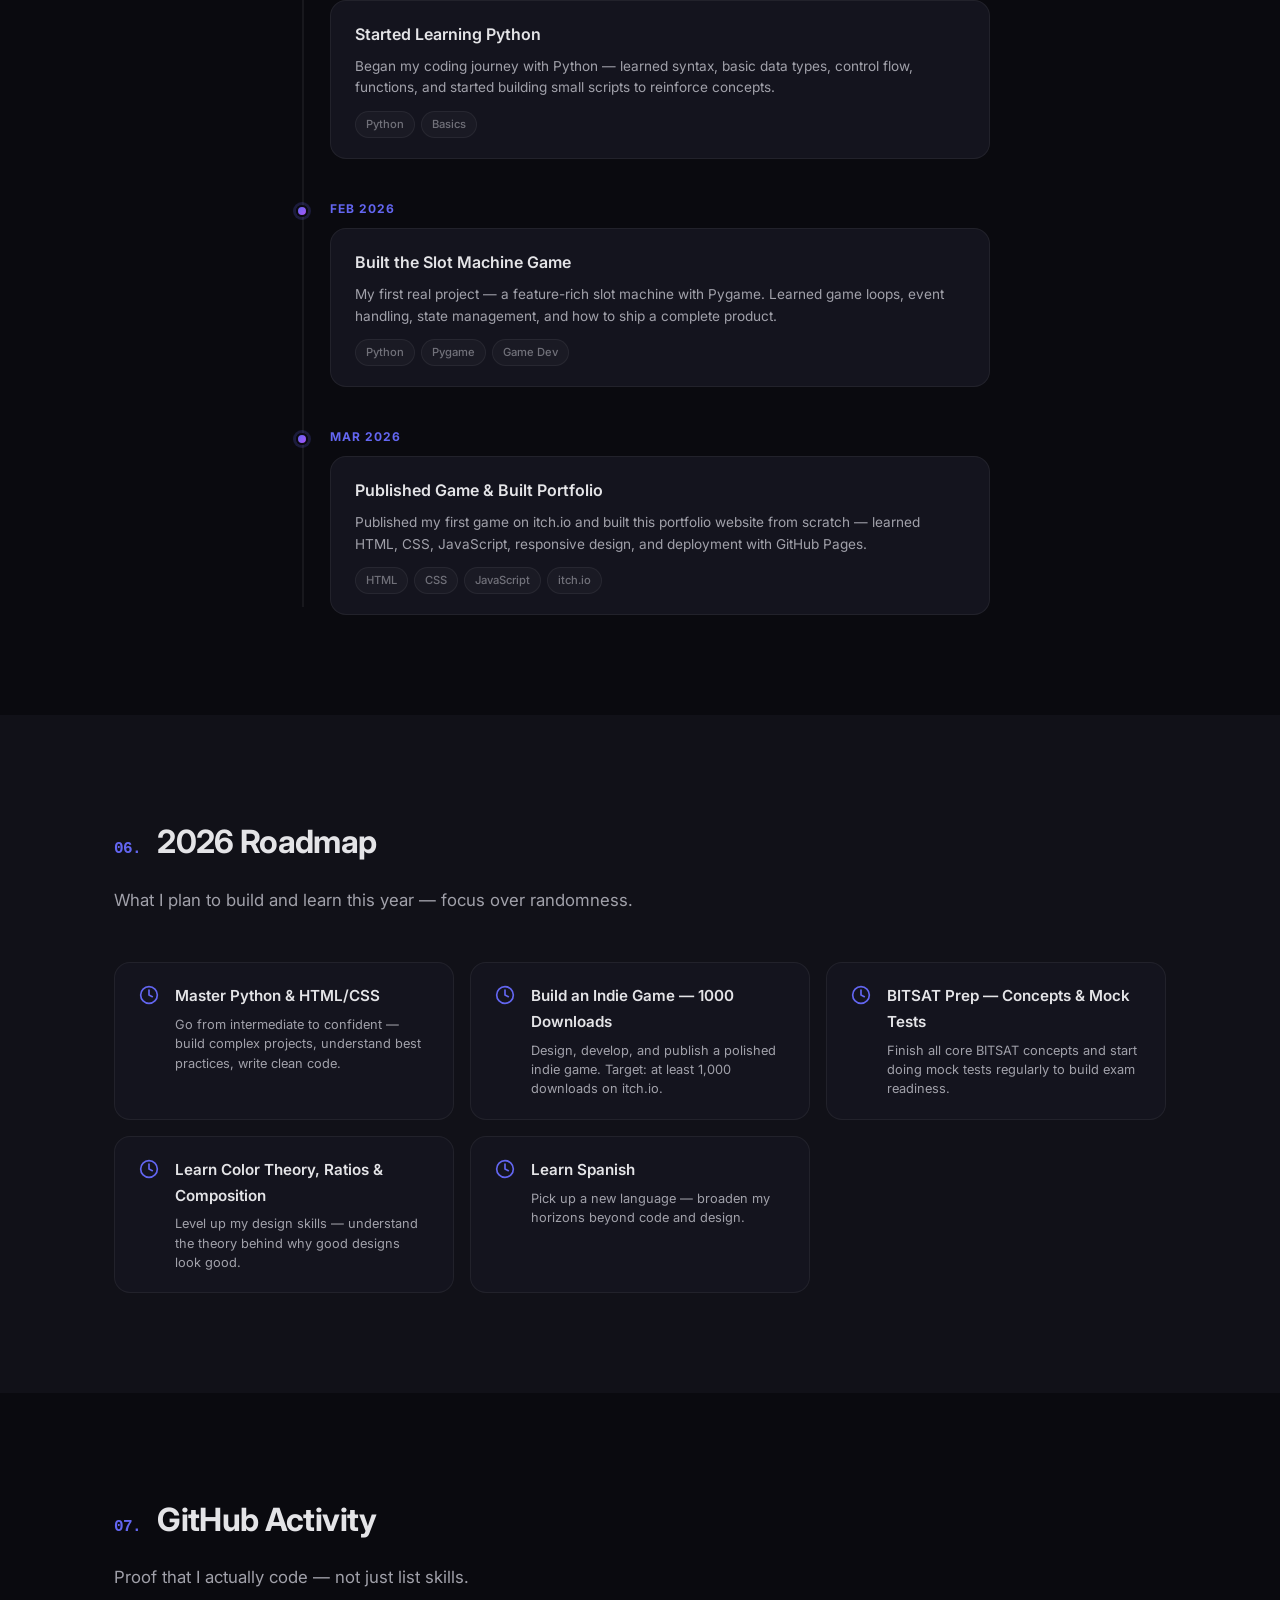
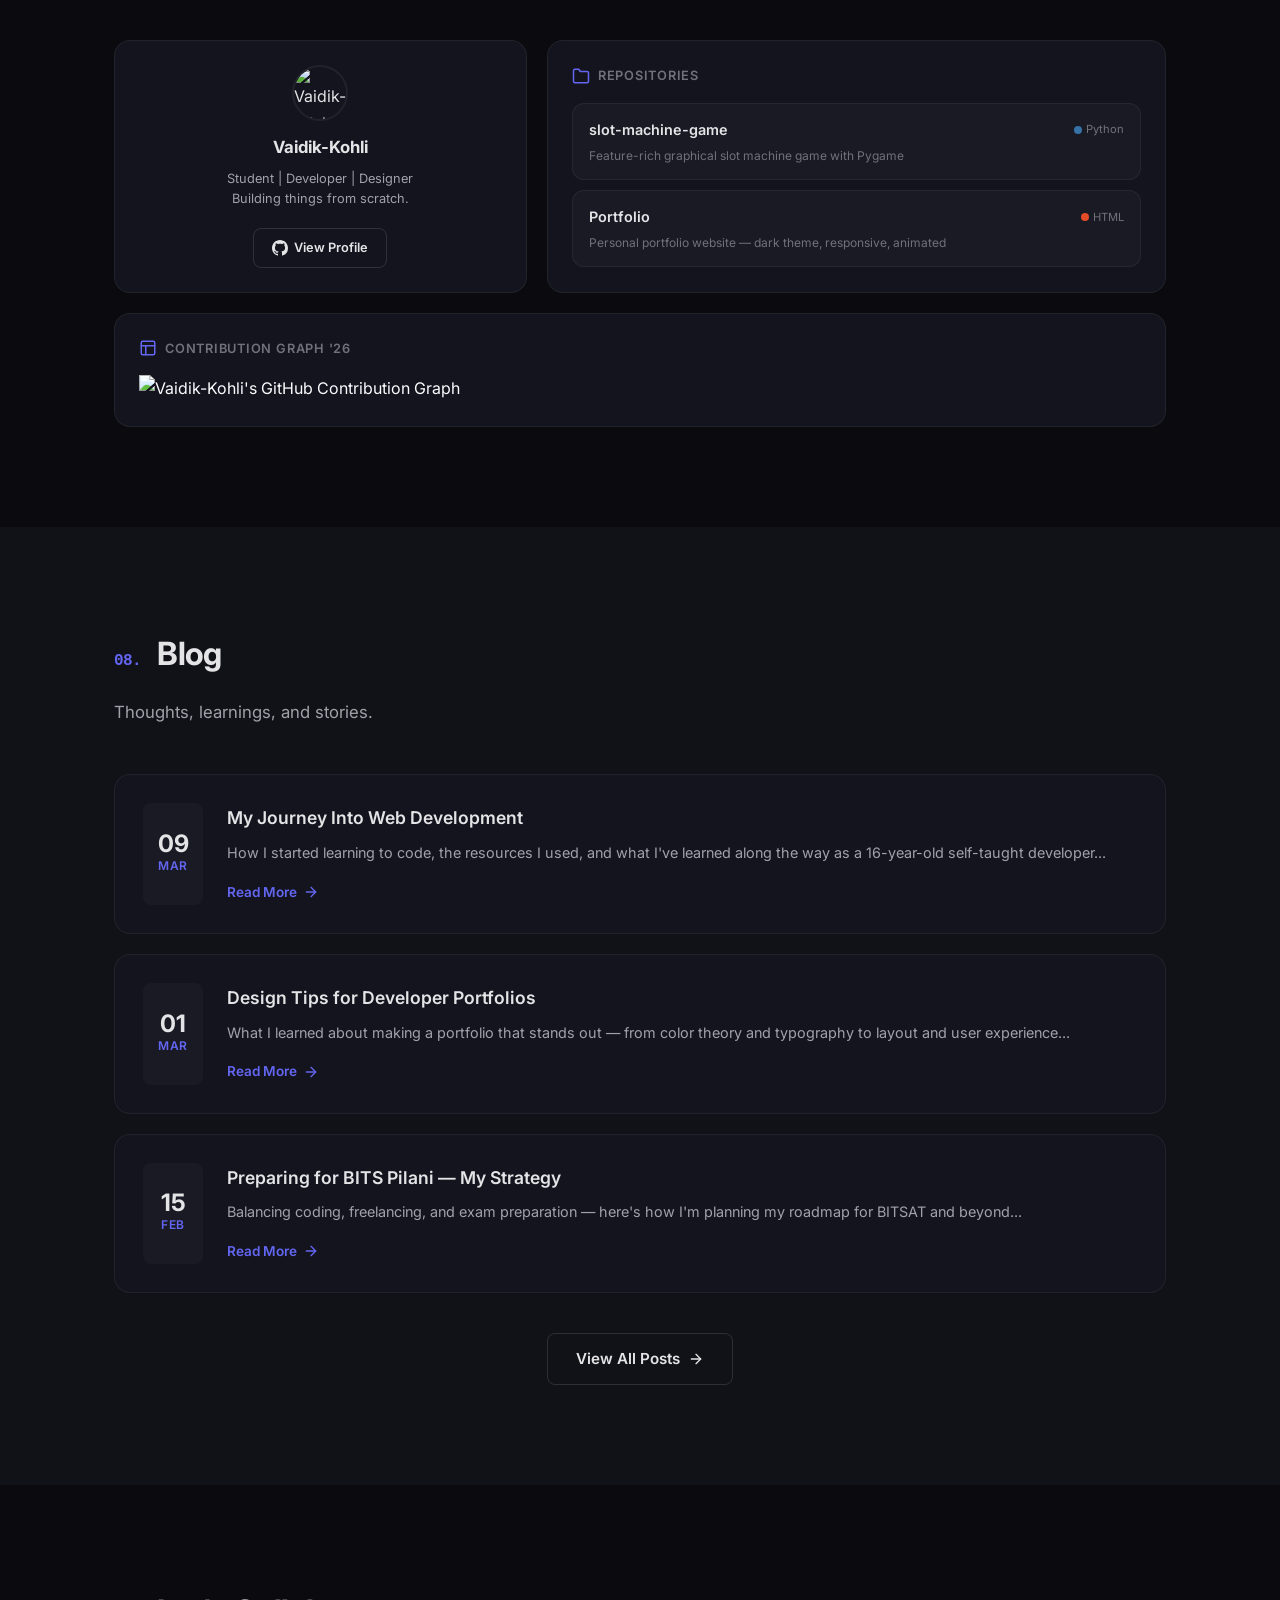
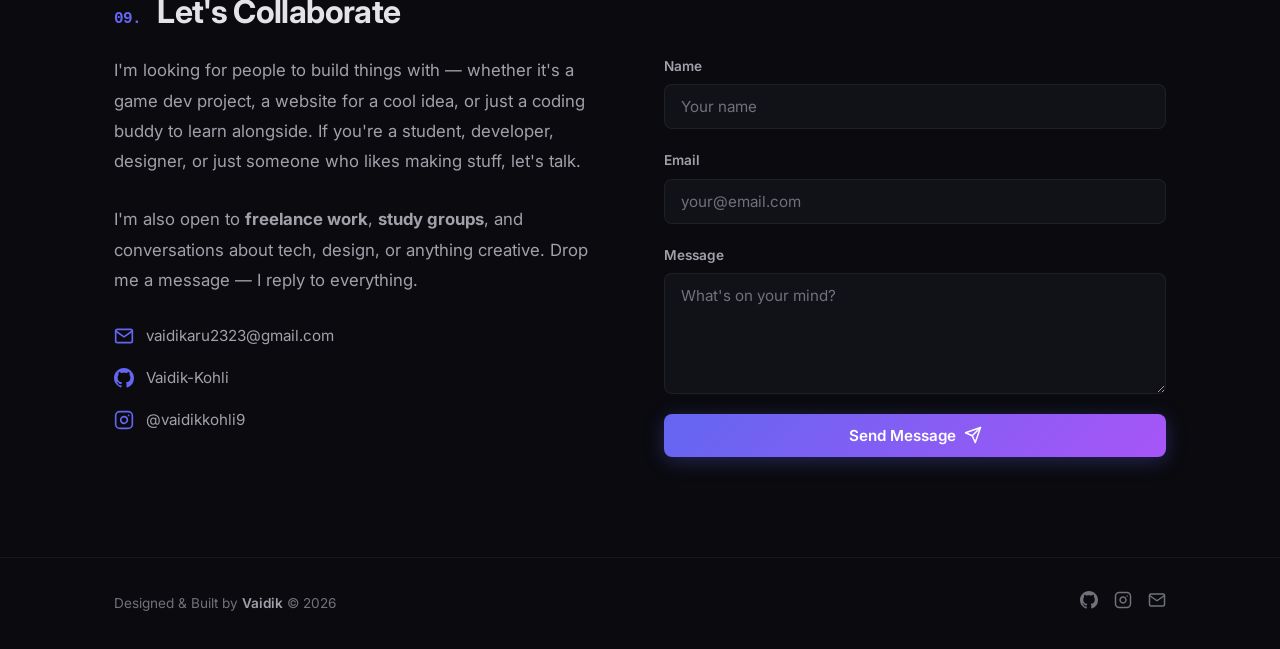
==== commit 41c771cc: "Changes made in the texts" ====
--- a/index.html
+++ b/index.html
@@ -101,20 +101,20 @@
             <div class="about-content">
                 <div class="about-text fade-up">
                     <p>
-                        I'm <strong>Vaidik</strong> — a 16-year-old from <strong>Amritsar, India</strong> who loves 
+                        I'm <strong>Vaidik</strong>, a 16-year-old from <strong>Amritsar, India</strong> who loves 
                         building things from scratch. Whether it's a game in Python, a website in HTML/CSS, or a 
-                        design in Figma — I enjoy the entire process of going from idea to something real.
+                        design in Figma; I enjoy the entire process of going from idea to something real.
                     </p>
                     <p>
                         Right now I'm diving deeper into <strong>Python</strong> and preparing for 
-                        <strong>BITS Pilani Goa — CSE 2028</strong>. I'm drawn to game development, creative coding, 
+                        <strong>BITS Pilani Goa, CSE 2028</strong>. I'm drawn to game development, creative coding, 
                         and visual design. My goal is to keep shipping projects, learn by doing, and build a track 
                         record of things I've actually made.
                     </p>
                     <p>
                         Outside of code, you'll find me playing <strong>cricket</strong>, shooting 
                         <strong>photography</strong>, or deep in a <strong>gaming</strong> session. I'm always up 
-                        for collaborations and freelance work — let's build something cool.
+                        for collaborations and freelance work, let's build something cool!
                     </p>
                 </div>
                 <div class="about-highlights fade-up">
@@ -149,7 +149,7 @@
             <h2 class="section-title fade-up">
                 <span class="section-number">02.</span> Skills & Evidence
             </h2>
-            <p class="section-subtitle fade-up">Not just a list — here's where I've actually used them.</p>
+            <p class="section-subtitle fade-up">Not just a list, here's where I've actually used them.</p>
             <div class="skills-grid">
                 <div class="skill-category fade-up">
                     <div class="skill-category-header">
@@ -163,7 +163,7 @@
                         </div>
                         <div class="skill-tag-with-evidence">
                             <span class="skill-tag">Pygame</span>
-                            <span class="skill-evidence">Game engine for Slot Machine — animations, audio, UI</span>
+                            <span class="skill-evidence">Game engine for Slot Machine; animations, audio, UI</span>
                         </div>
                         <div class="skill-tag-with-evidence">
                             <span class="skill-tag">HTML</span>
@@ -175,7 +175,7 @@
                         </div>
                         <div class="skill-tag-with-evidence">
                             <span class="skill-tag">JavaScript</span>
-                            <span class="skill-evidence">Portfolio interactivity — typing effect, scroll animations, form handling</span>
+                            <span class="skill-evidence">Portfolio interactivity; typing effect, scroll animations, form handling</span>
                         </div>
                         <div class="skill-tag-with-evidence">
                             <span class="skill-tag">Git</span>
@@ -203,7 +203,7 @@
                         </div>
                         <div class="skill-tag-with-evidence">
                             <span class="skill-tag">UI/UX</span>
-                            <span class="skill-evidence">Portfolio design — layout, typography, color system</span>
+                            <span class="skill-evidence">Portfolio design; layout, typography, color system</span>
                         </div>
                     </div>
                 </div>
@@ -227,7 +227,7 @@
                         </div>
                         <div class="skill-tag-with-evidence">
                             <span class="skill-tag">Problem Solving</span>
-                            <span class="skill-evidence">BITSAT prep — logic, math, and analytical thinking</span>
+                            <span class="skill-evidence">BITSAT prep; logic, math, and analytical thinking</span>
                         </div>
                     </div>
                 </div>
@@ -255,11 +255,11 @@
                         <div class="project-breakdown">
                             <div class="project-breakdown-item">
                                 <span class="breakdown-label">Problem</span>
-                                <p>Wanted to learn Python beyond tutorials — needed a real project with game logic, state management, and a GUI.</p>
+                                <p>Wanted to learn Python beyond tutorials; needed a real project with game logic, state management, and a GUI.</p>
                             </div>
                             <div class="project-breakdown-item">
                                 <span class="breakdown-label">What I Built</span>
-                                <p>A full slot machine game with 4 risk levels, jackpot system, 12 achievements, unlockable perks, an aura energy mechanic, particle effects, and sound — all in Pygame.</p>
+                                <p>A full slot machine game with 4 risk levels, jackpot system, 12 achievements, unlockable perks, an aura energy mechanic, particle effects, and sound. All in Pygame.</p>
                             </div>
                             <div class="project-breakdown-item">
                                 <span class="breakdown-label">What I Learned</span>
@@ -296,7 +296,7 @@
                             </div>
                             <div class="project-breakdown-item">
                                 <span class="breakdown-label">What I Built</span>
-                                <p>This portfolio — dark-themed, responsive, with scroll animations, a typing effect, blog system, and working contact form.</p>
+                                <p>This portfolio; dark-themed, responsive, with scroll animations, a typing effect, blog system, and working contact form.</p>
                             </div>
                             <div class="project-breakdown-item">
                                 <span class="breakdown-label">What I Learned</span>
@@ -330,7 +330,7 @@
             <h2 class="section-title fade-up">
                 <span class="section-number">04.</span> Currently Learning
             </h2>
-            <p class="section-subtitle fade-up">What I'm actively studying right now — showing growth, not just a static list.</p>
+            <p class="section-subtitle fade-up">What I'm actively studying right now; showing growth, not just a static list.</p>
             <div class="learning-grid">
                 <div class="learning-card fade-up">
                     <div class="learning-icon">🐍</div>
@@ -349,7 +349,7 @@
                     <div class="learning-icon">📚</div>
                     <div class="learning-info">
                         <h3>BITSAT Concepts</h3>
-                        <p>Starting to explore the core concepts needed for BITSAT — Physics, Chemistry, Math, and Logical Reasoning. Building a strong foundation before mock tests.</p>
+                        <p>Starting to explore the core concepts needed for BITSAT; Physics, Chemistry, Math, and Logical Reasoning. Building a strong foundation before mock tests.</p>
                         <div class="learning-progress">
                             <div class="progress-bar">
                                 <div class="progress-fill" style="width: 15%"></div>
@@ -368,7 +368,7 @@
             <h2 class="section-title fade-up">
                 <span class="section-number">05.</span> Build Log
             </h2>
-            <p class="section-subtitle fade-up">A timeline of what I've been building — showing consistency and progress.</p>
+            <p class="section-subtitle fade-up">A timeline of what I've been building; showing consistency and progress.</p>
             <div class="timeline">
                 <div class="timeline-item fade-up">
                     <div class="timeline-dot"></div>
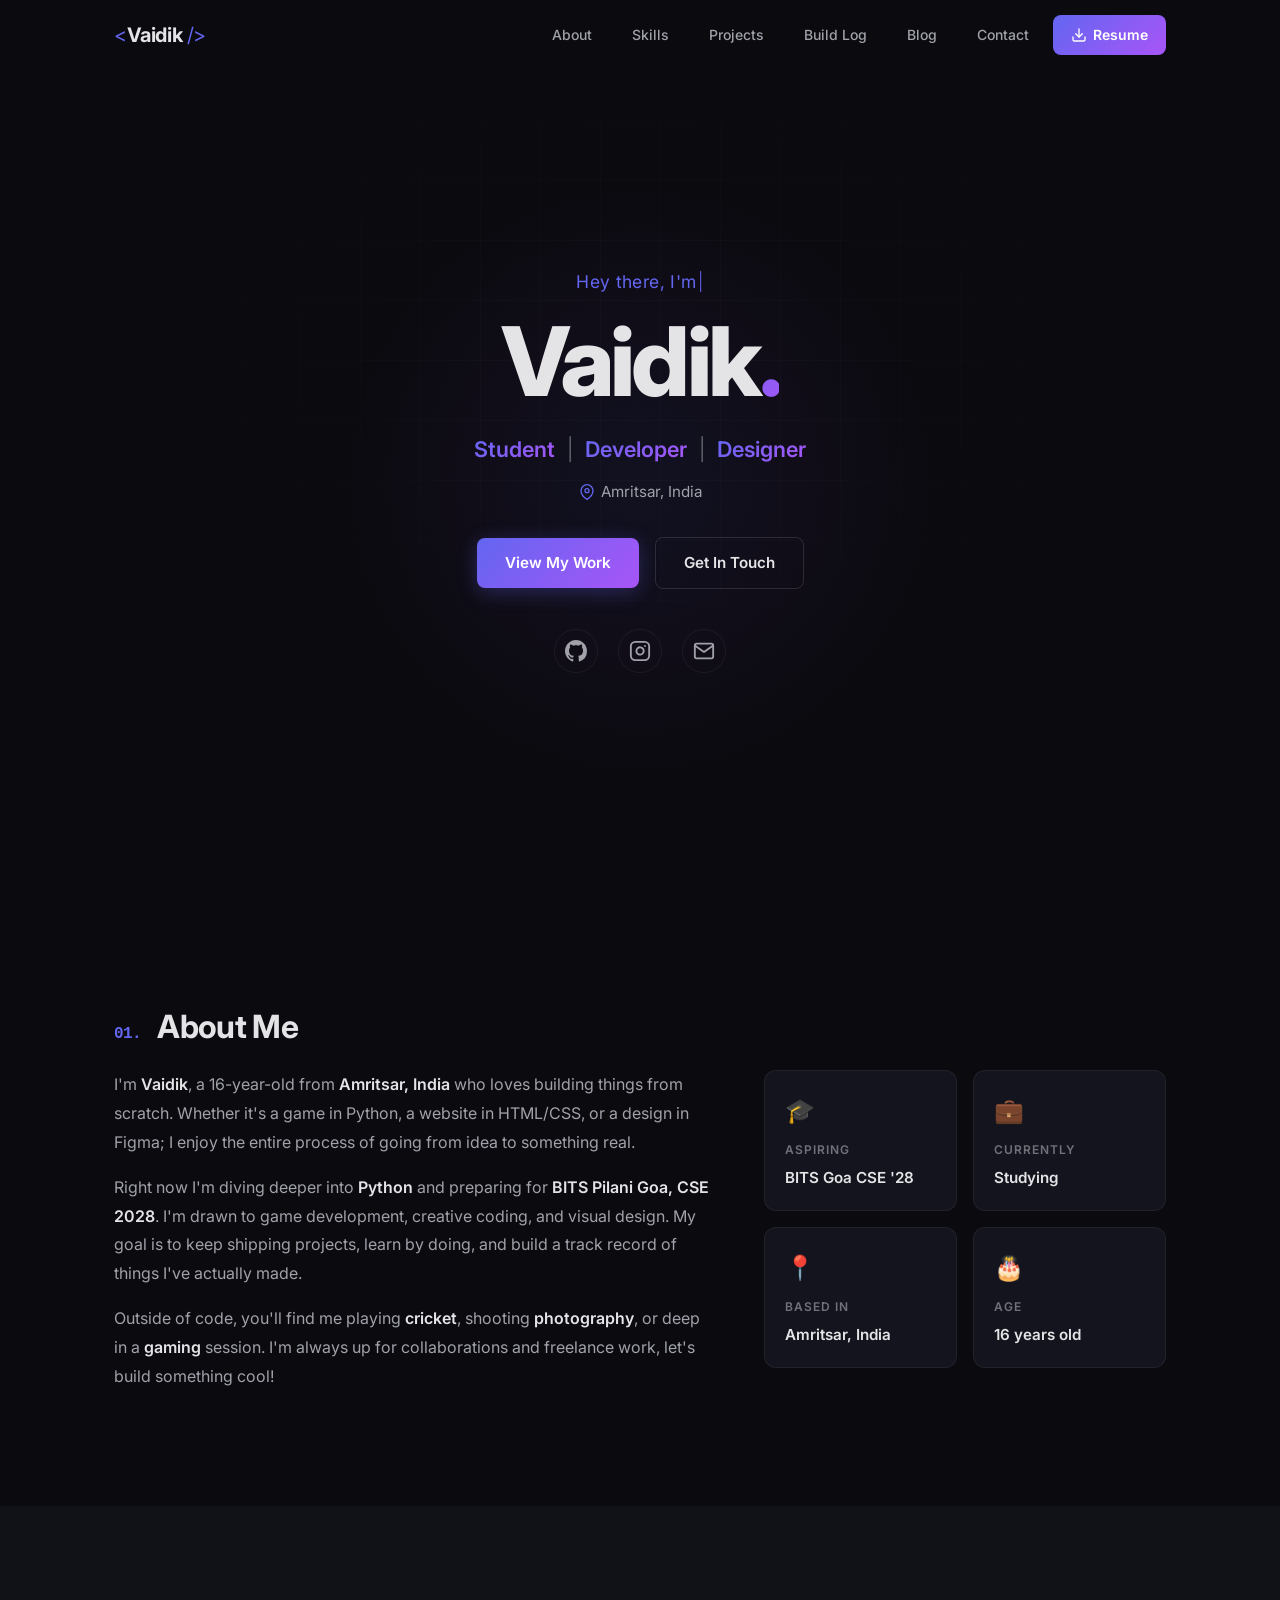
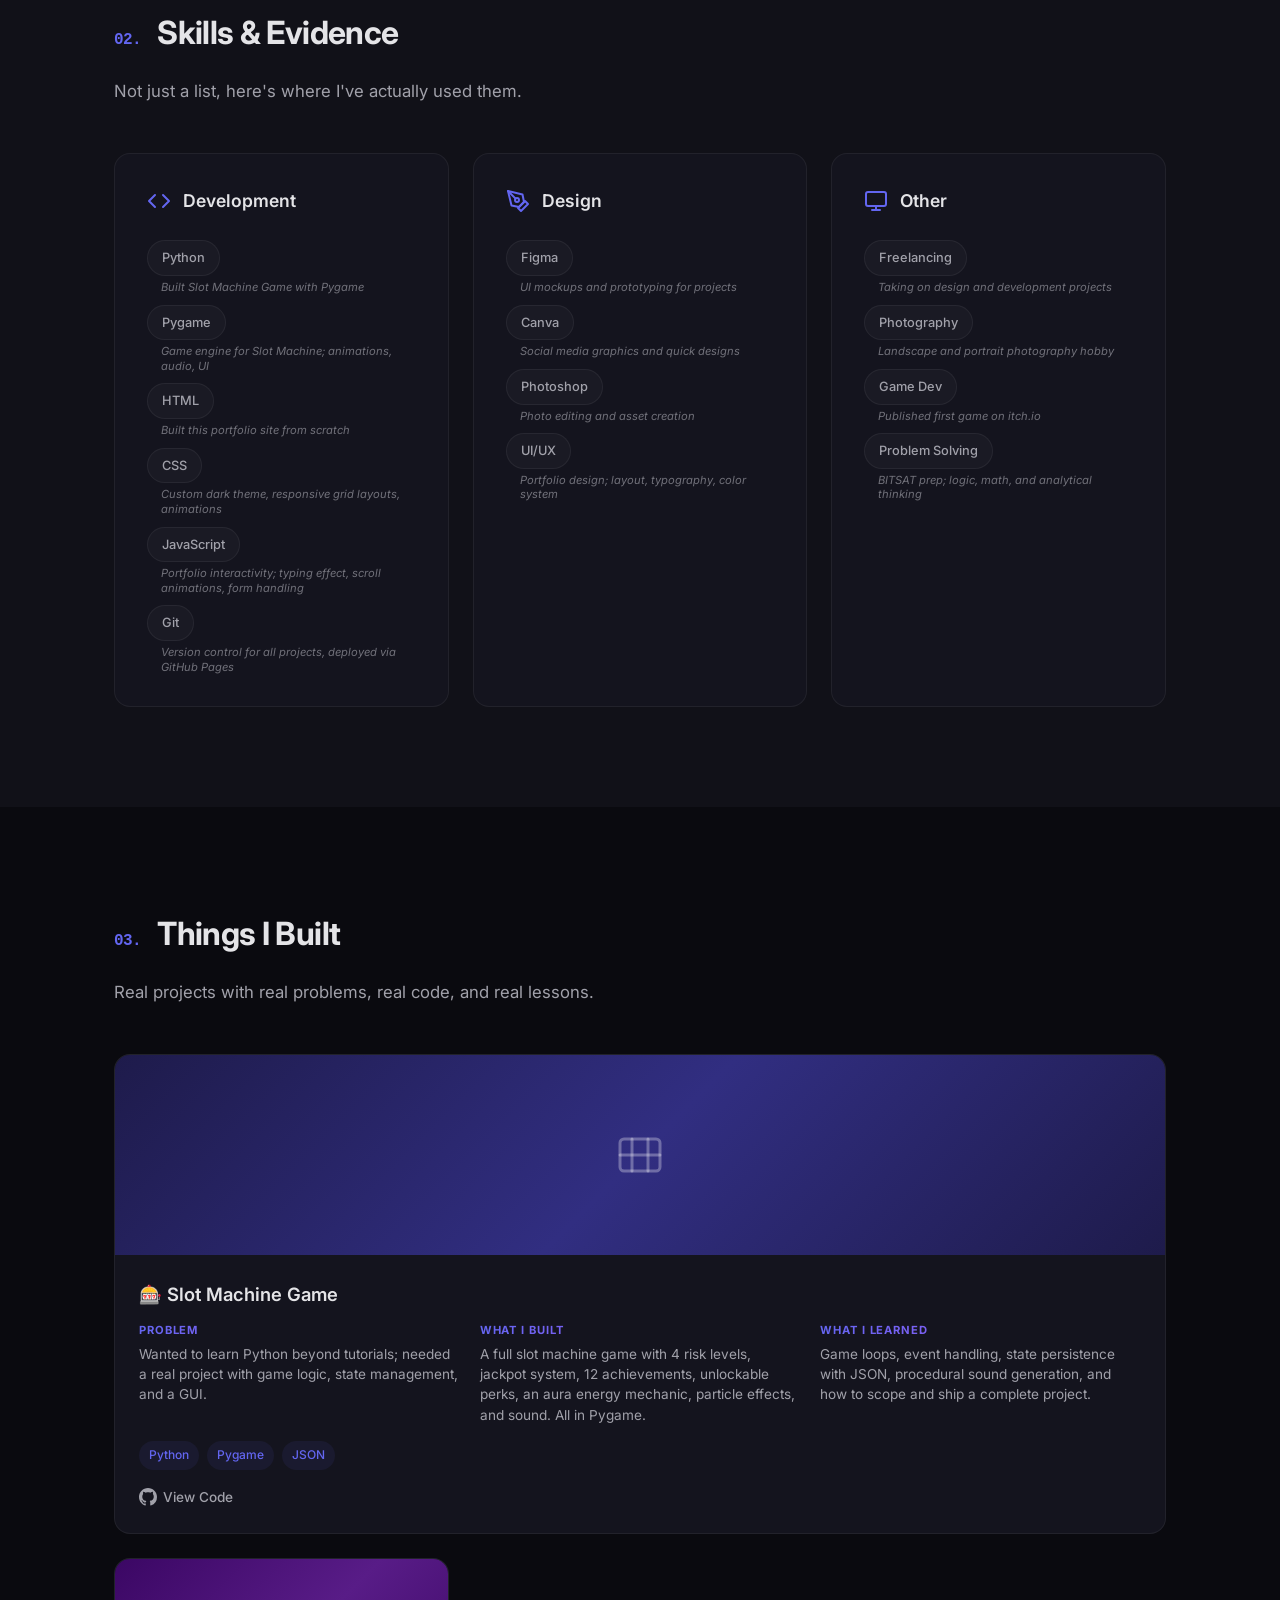
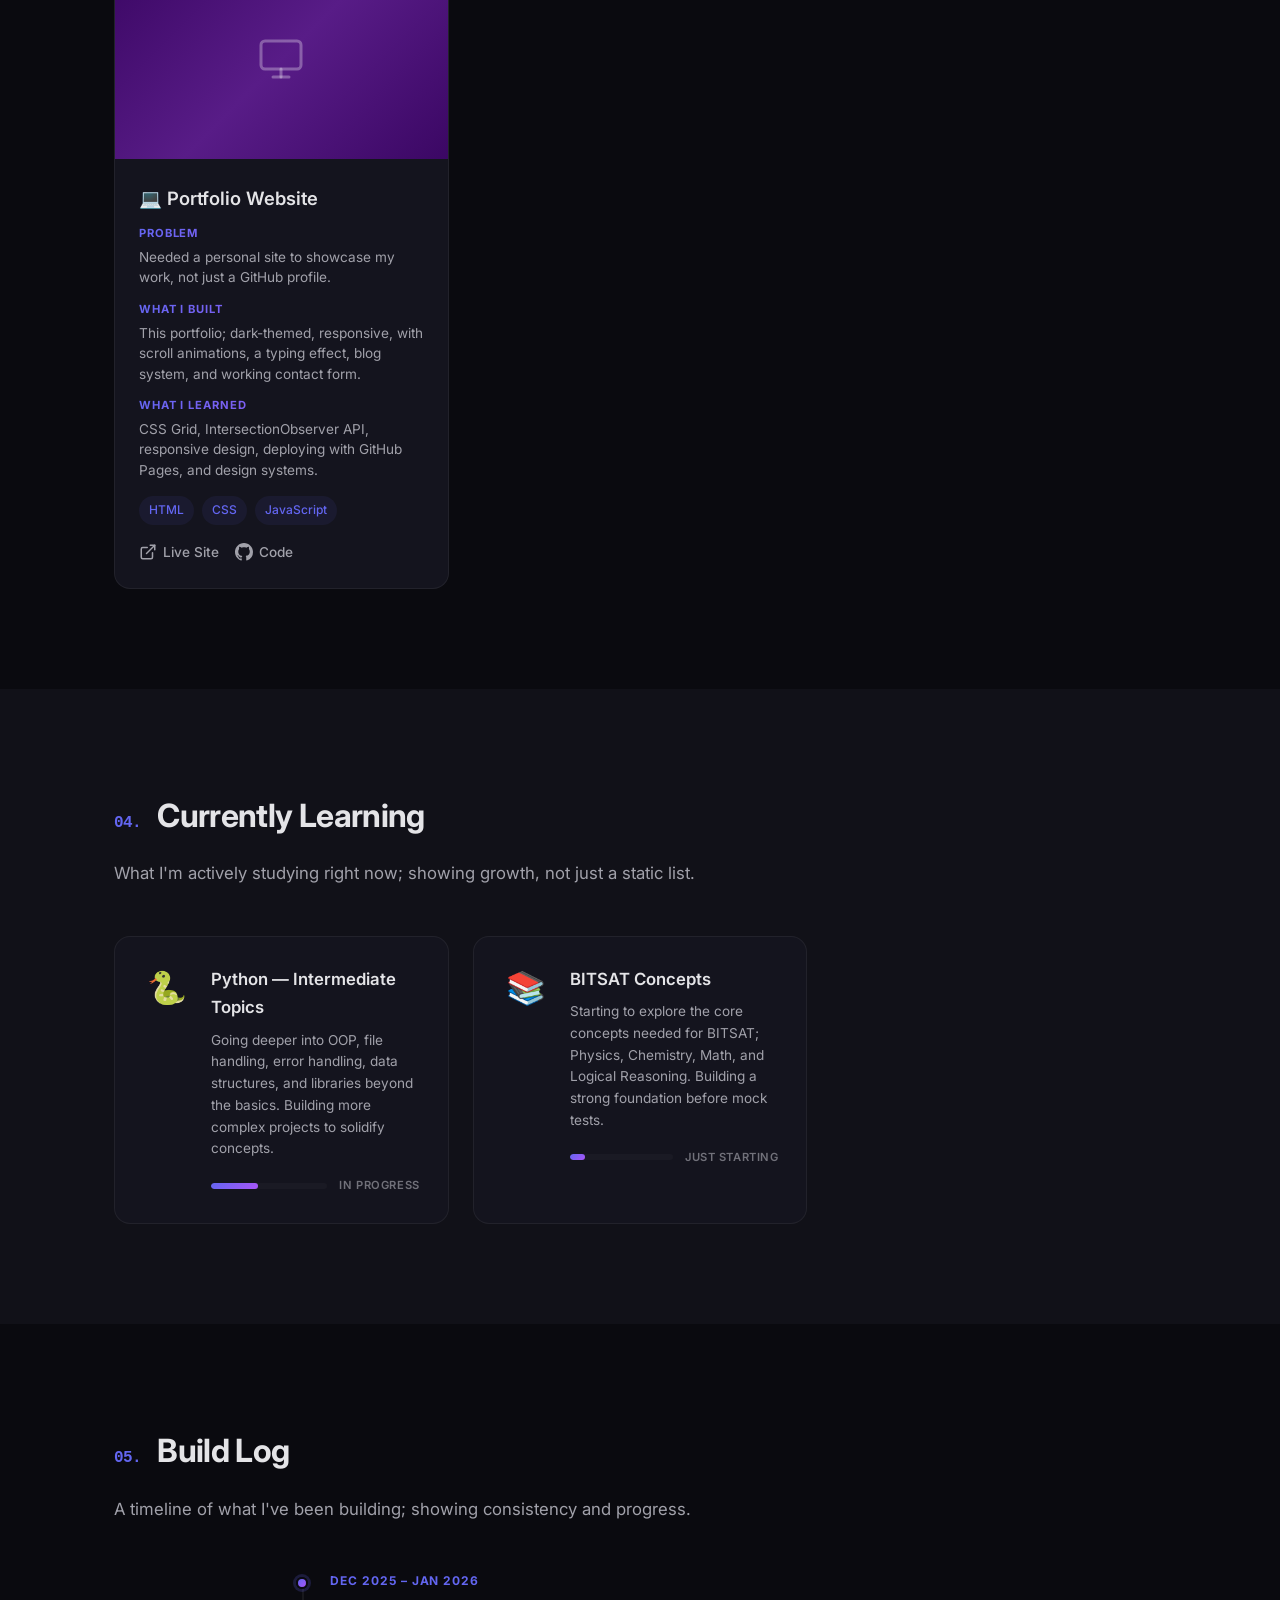
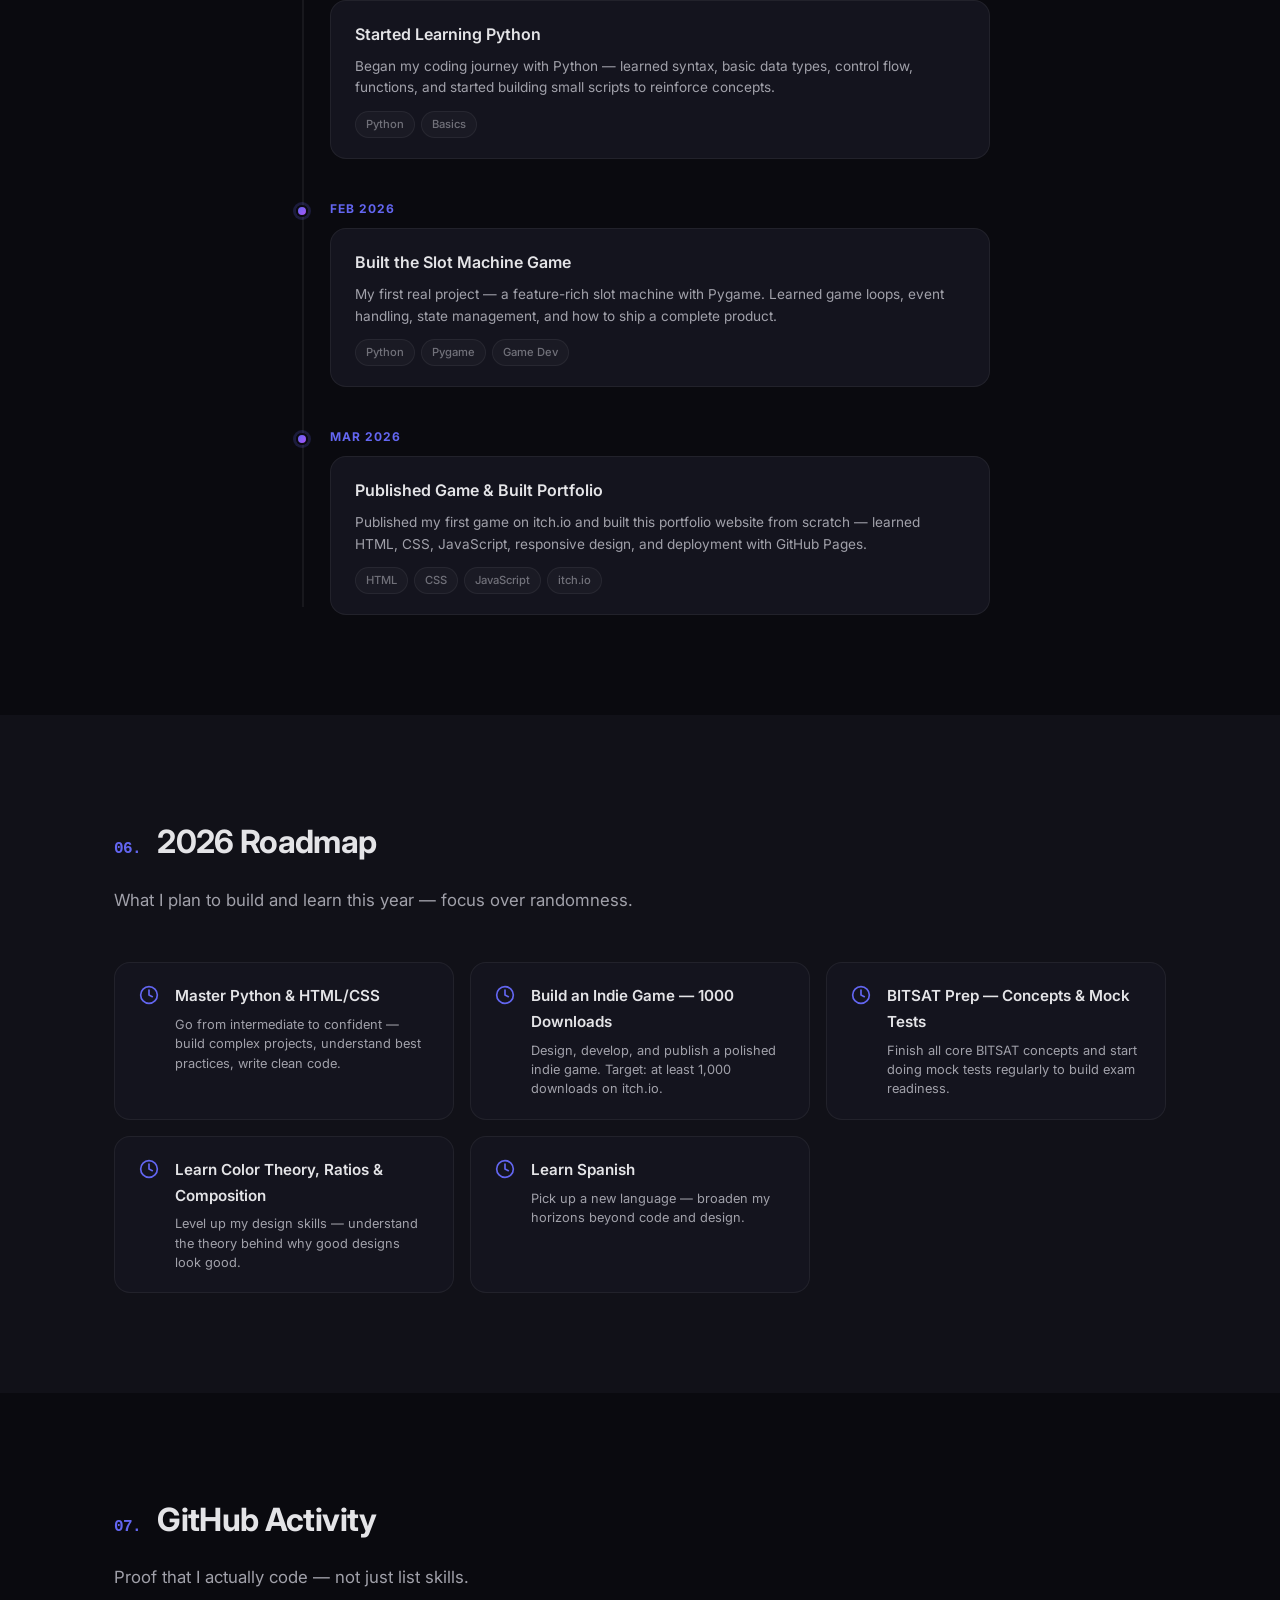
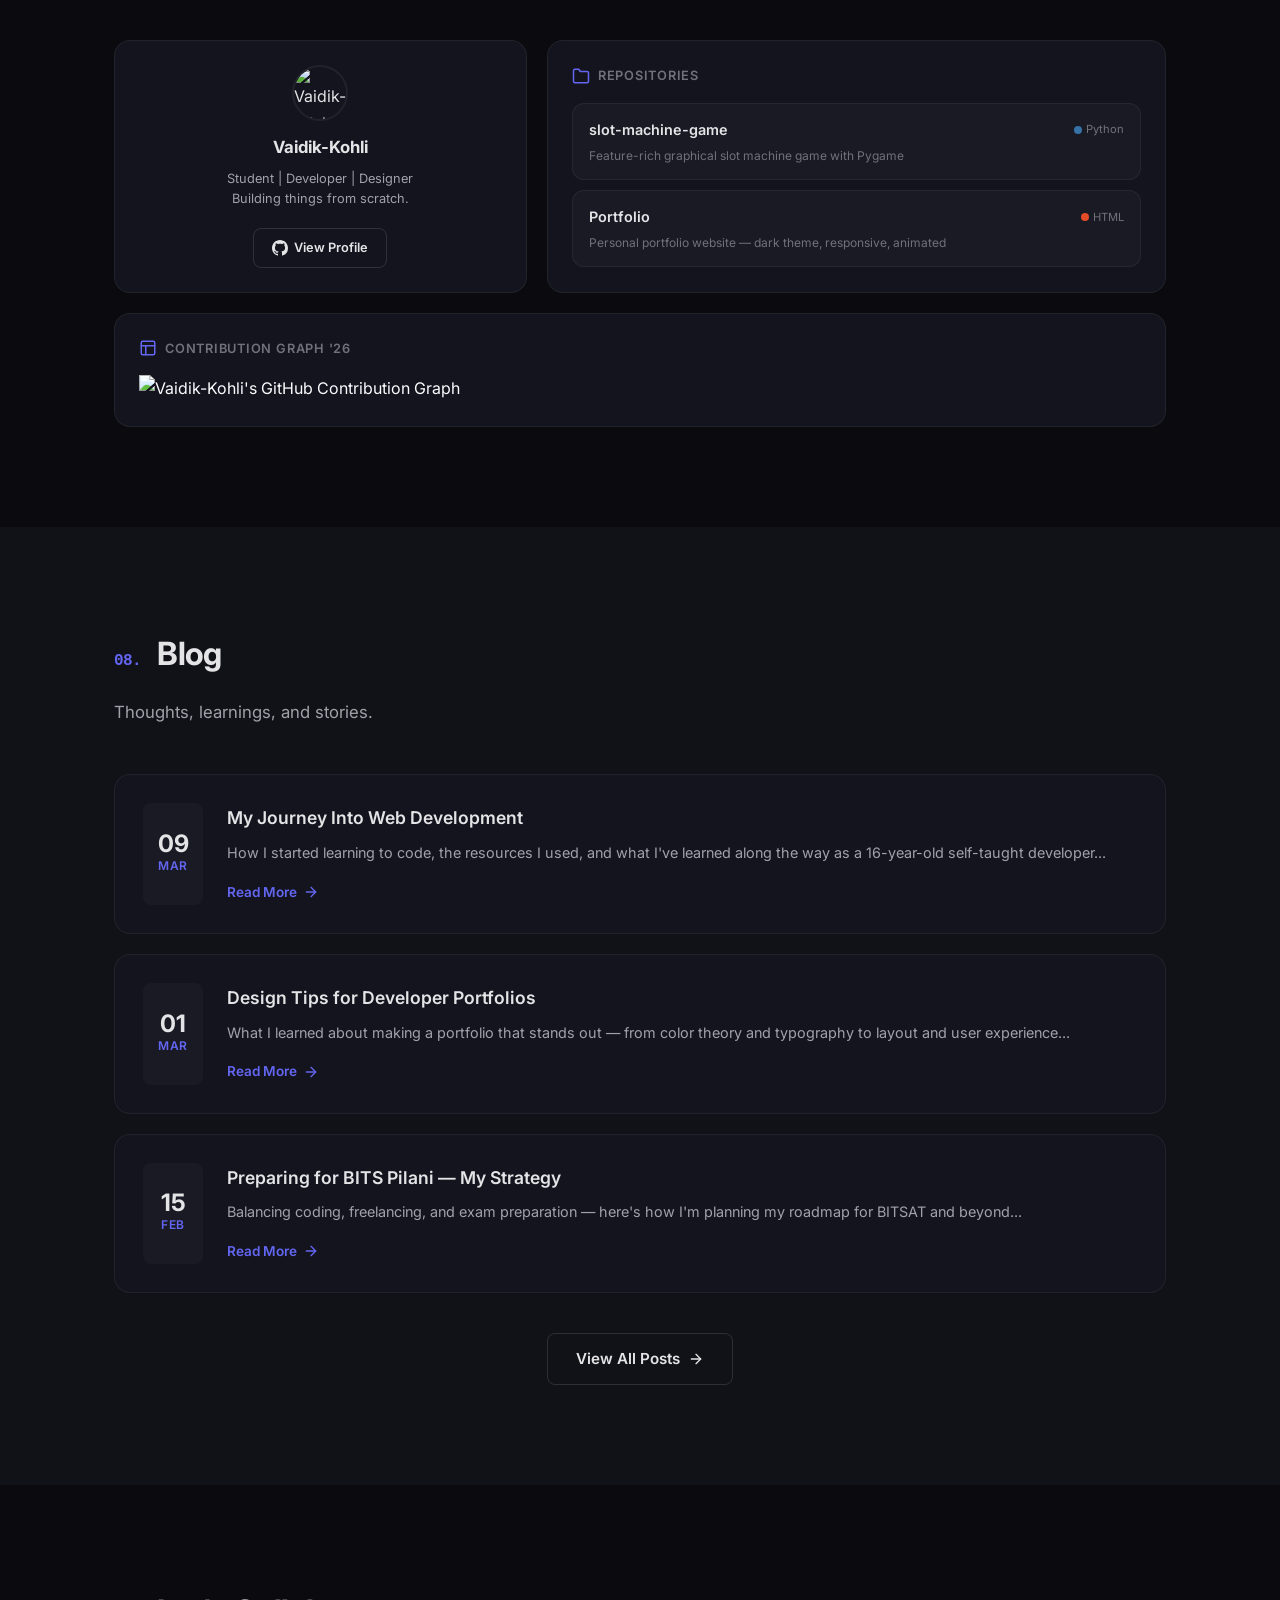
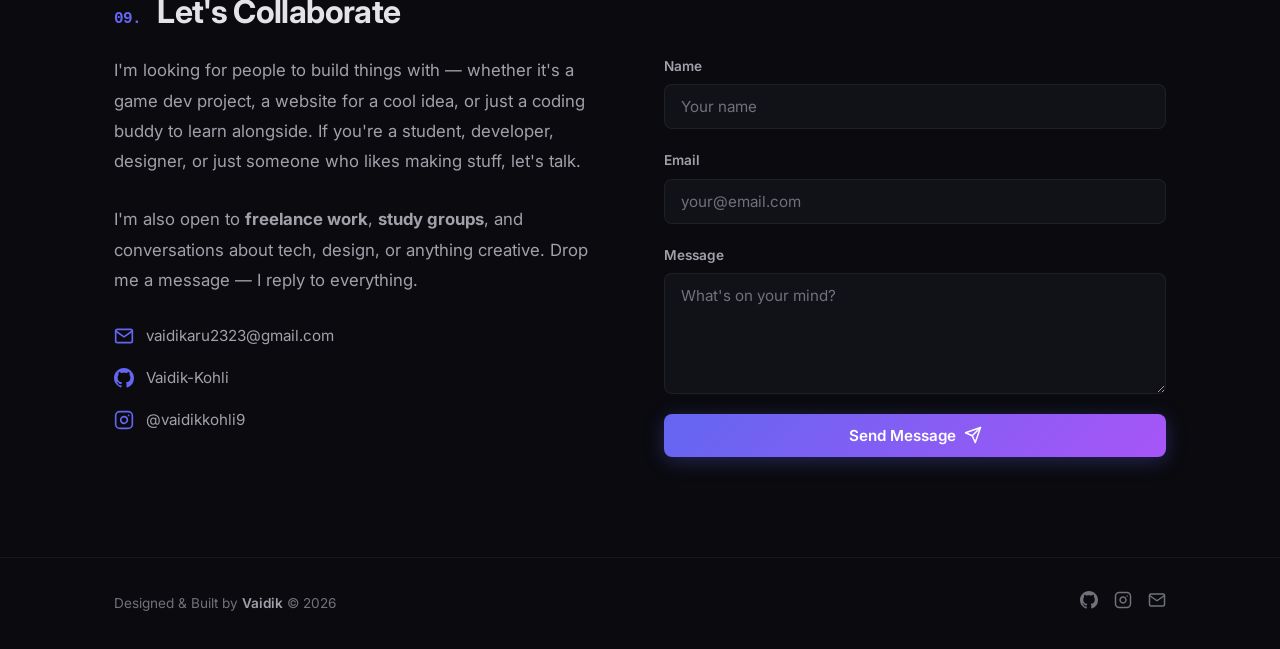
==== commit b54e0de7: "Update index.html" ====
--- a/index.html
+++ b/index.html
@@ -126,7 +126,7 @@
                     <div class="highlight-card">
                         <span class="highlight-icon">💼</span>
                         <span class="highlight-label">Currently</span>
-                        <span class="highlight-value">Freelancing</span>
+                        <span class="highlight-value">Studying</span>
                     </div>
                     <div class="highlight-card">
                         <span class="highlight-icon">📍</span>
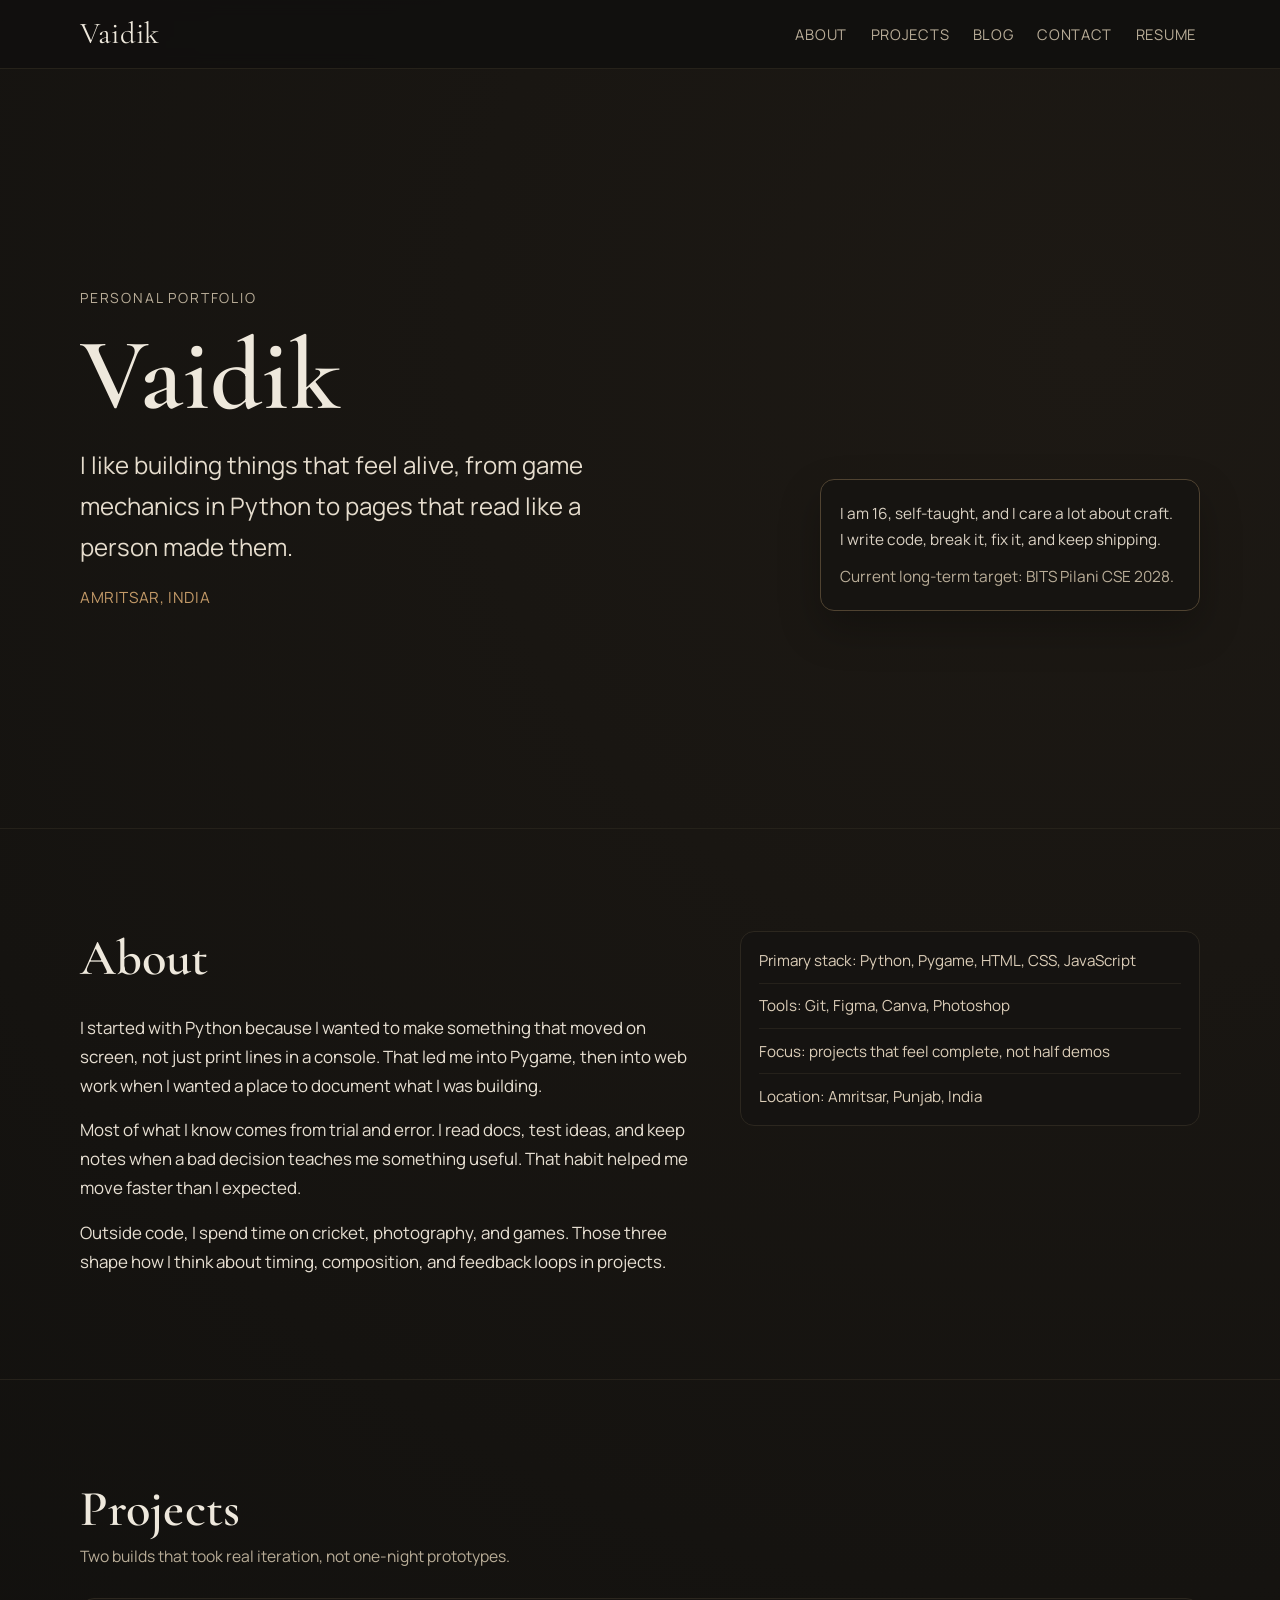
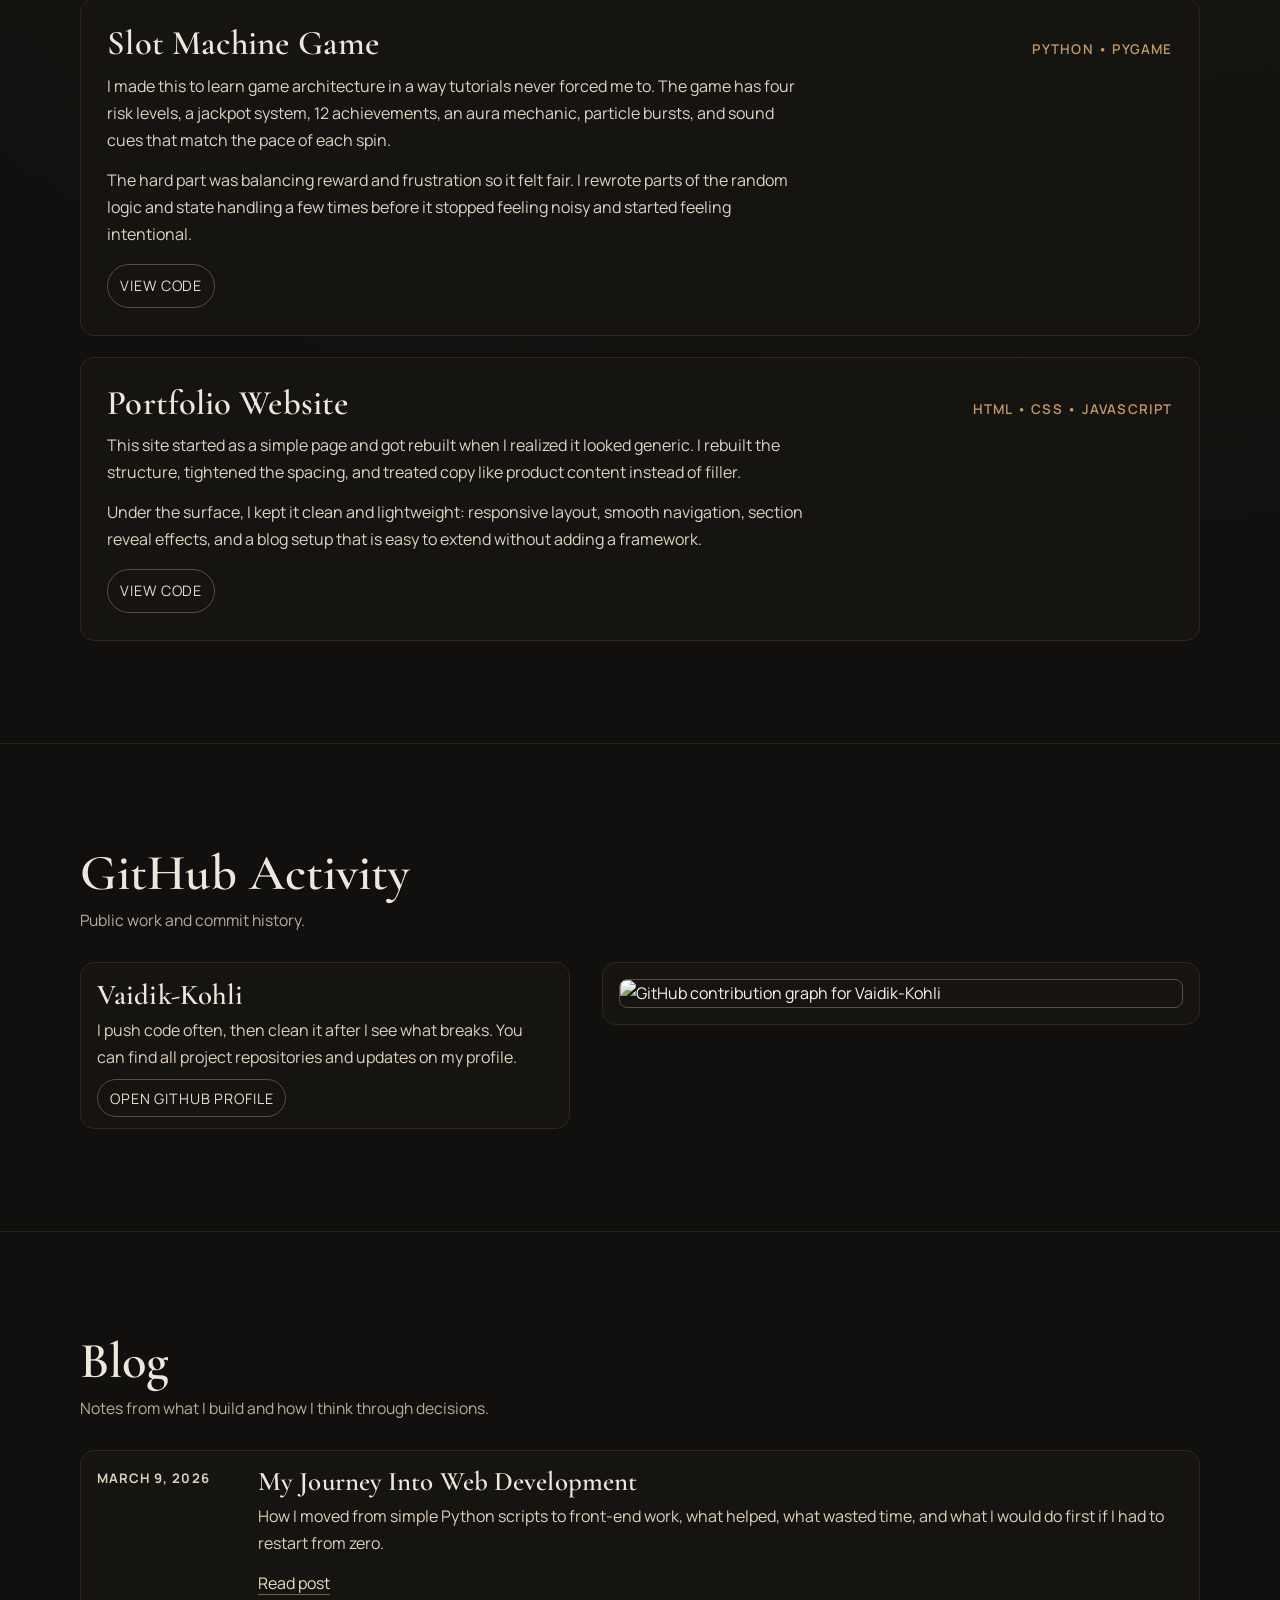
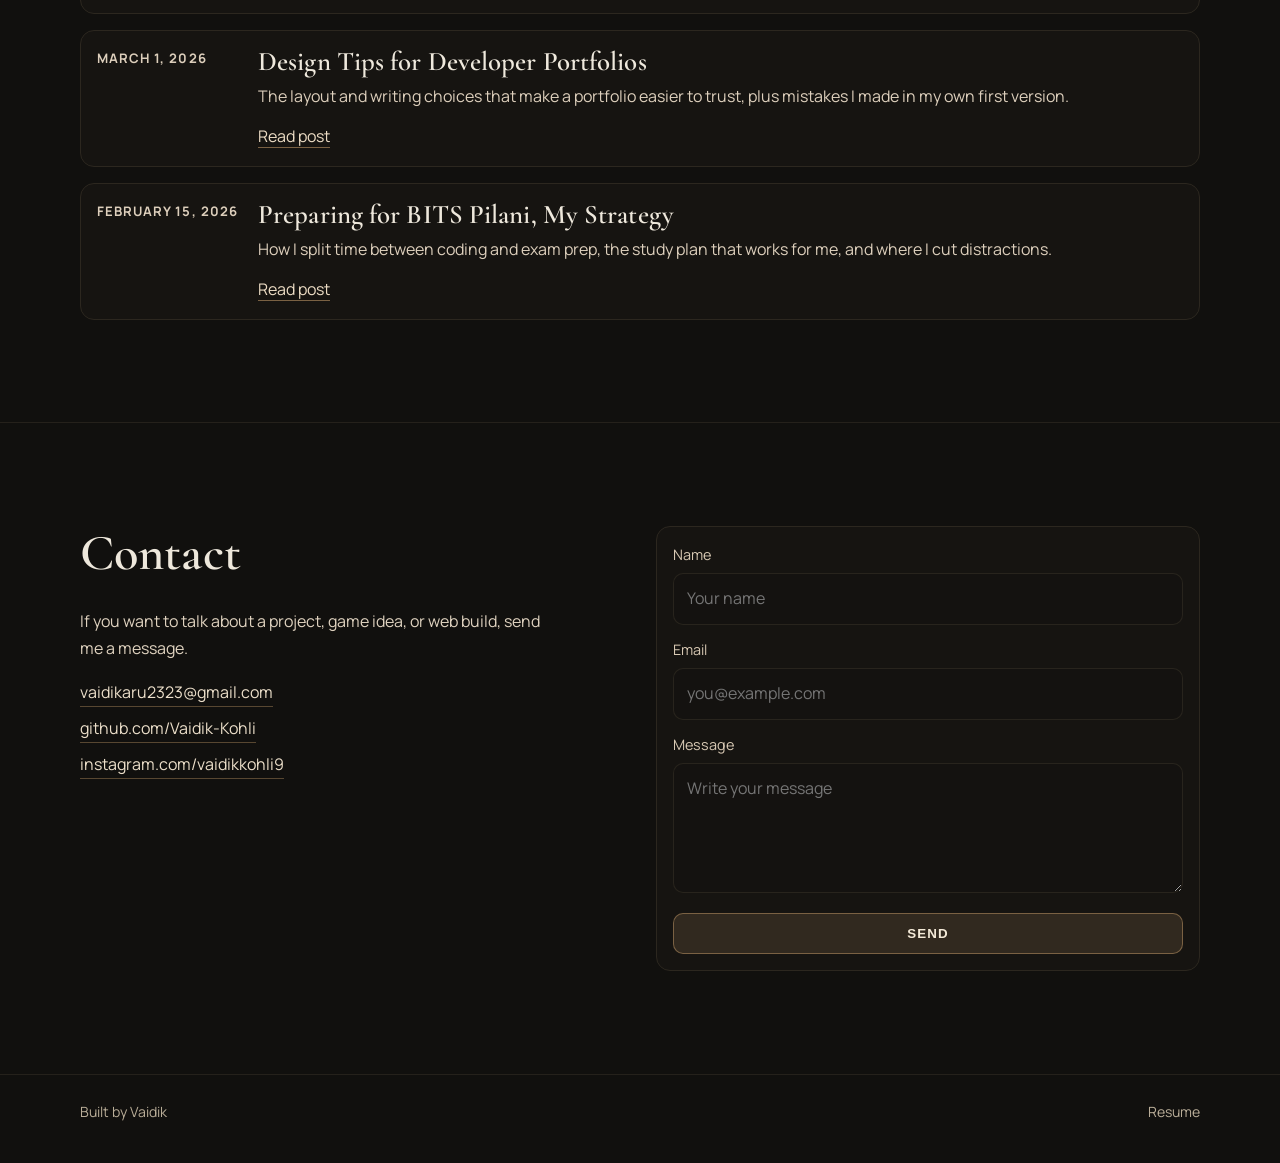
==== commit d7c62553: "Visual chnages" ====
--- a/index.html
+++ b/index.html
@@ -3,679 +3,777 @@
 <head>
     <meta charset="UTF-8">
     <meta name="viewport" content="width=device-width, initial-scale=1.0">
-    <title>Vaidik — Student | Developer | Designer</title>
-    <meta name="description" content="Vaidik Kohli — 16-year-old student, developer, and designer from Amritsar, India. Aspiring full-stack developer preparing for BITS Goa CSE 2028.">
-    <meta name="author" content="Vaidik Kohli">
-
-    <!-- Open Graph -->
-    <meta property="og:title" content="Vaidik — Student | Developer | Designer">
-    <meta property="og:description" content="Portfolio of Vaidik Kohli — Student, Developer, and Designer from Amritsar, India.">
+    <title>Vaidik | Portfolio</title>
+    <meta name="description" content="Vaidik is a 16-year-old developer from Amritsar, India, building Python and web projects from scratch.">
+    <meta name="author" content="Vaidik">
+    <meta property="og:title" content="Vaidik | Portfolio">
+    <meta property="og:description" content="Personal portfolio of Vaidik from Amritsar, India.">
     <meta property="og:type" content="website">
-    <meta property="og:url" content="https://vaidik-kohli.github.io/Portfolio/">
-
-    <!-- Favicon -->
-    <link rel="icon" href="assets/favicon.svg" type="image/svg+xml">
-
-    <!-- Google Fonts -->
+    <meta property="og:url" content="https://vaidik-kohli.github.io/">
+
     <link rel="preconnect" href="https://fonts.googleapis.com">
     <link rel="preconnect" href="https://fonts.gstatic.com" crossorigin>
-    <link href="https://fonts.googleapis.com/css2?family=Inter:wght@300;400;500;600;700;800&display=swap" rel="stylesheet">
-
-    <!-- Stylesheet -->
-    <link rel="stylesheet" href="styles.css">
+    <link href="https://fonts.googleapis.com/css2?family=Cormorant+Garamond:wght@500;600;700&family=Manrope:wght@400;500;600;700&display=swap" rel="stylesheet">
+
+    <style>
+        :root {
+            --bg: #11100e;
+            --surface: #171512;
+            --text: #eee8dc;
+            --muted: #b9ad98;
+            --line: #2c271f;
+            --accent: #c39a68;
+            --max: 1120px;
+            --radius: 14px;
+            --shadow: 0 18px 40px rgba(0, 0, 0, 0.25);
+        }
+
+        * {
+            box-sizing: border-box;
+            margin: 0;
+            padding: 0;
+        }
+
+        html {
+            scroll-behavior: smooth;
+        }
+
+        body {
+            font-family: "Manrope", sans-serif;
+            background: radial-gradient(circle at 85% 8%, #1d1914 0%, var(--bg) 45%);
+            color: var(--text);
+            line-height: 1.7;
+            -webkit-font-smoothing: antialiased;
+            text-rendering: optimizeLegibility;
+        }
+
+        img {
+            max-width: 100%;
+            display: block;
+        }
+
+        a {
+            color: inherit;
+            text-decoration: none;
+        }
+
+        .container {
+            width: min(92%, var(--max));
+            margin-inline: auto;
+        }
+
+        .site-header {
+            position: sticky;
+            top: 0;
+            z-index: 1000;
+            backdrop-filter: blur(8px);
+            background: color-mix(in srgb, var(--bg) 86%, transparent);
+            border-bottom: 1px solid color-mix(in srgb, var(--line) 80%, transparent);
+        }
+
+        .nav-wrap {
+            min-height: 68px;
+            display: flex;
+            align-items: center;
+            justify-content: space-between;
+            gap: 1rem;
+        }
+
+        .brand {
+            font-family: "Cormorant Garamond", serif;
+            font-size: clamp(1.5rem, 3vw, 1.9rem);
+            letter-spacing: 0.2px;
+            color: var(--text);
+            white-space: nowrap;
+        }
+
+        .nav-links {
+            display: flex;
+            list-style: none;
+            gap: clamp(0.45rem, 1.2vw, 1.2rem);
+            align-items: center;
+            flex-wrap: wrap;
+            justify-content: flex-end;
+        }
+
+        .nav-links a {
+            font-size: 0.92rem;
+            letter-spacing: 0.05em;
+            text-transform: uppercase;
+            color: var(--muted);
+            padding: 0.35rem 0.25rem;
+            border-bottom: 1px solid transparent;
+            transition: color 0.24s ease, border-color 0.24s ease;
+        }
+
+        .nav-links a:hover,
+        .nav-links a.active {
+            color: var(--accent);
+            border-color: color-mix(in srgb, var(--accent) 78%, transparent);
+        }
+
+        main {
+            overflow: clip;
+        }
+
+        section {
+            padding: clamp(4.5rem, 8vw, 7rem) 0;
+            border-bottom: 1px solid color-mix(in srgb, var(--line) 75%, transparent);
+        }
+
+        .fade {
+            opacity: 0;
+            transform: translateY(20px);
+            transition: opacity 0.7s ease, transform 0.7s ease;
+        }
+
+        .fade.show {
+            opacity: 1;
+            transform: translateY(0);
+        }
+
+        .hero {
+            min-height: min(86vh, 760px);
+            display: grid;
+            align-items: center;
+            border-bottom: 1px solid color-mix(in srgb, var(--line) 70%, transparent);
+        }
+
+        .hero-inner {
+            display: grid;
+            grid-template-columns: 1.25fr 0.9fr;
+            gap: clamp(1.2rem, 4vw, 3.2rem);
+            align-items: end;
+        }
+
+        .kicker {
+            font-size: 0.87rem;
+            letter-spacing: 0.13em;
+            text-transform: uppercase;
+            color: var(--muted);
+            margin-bottom: 0.65rem;
+        }
+
+        h1,
+        h2,
+        h3 {
+            font-family: "Cormorant Garamond", serif;
+            line-height: 1.08;
+            font-weight: 600;
+            letter-spacing: 0.1px;
+        }
+
+        h1 {
+            font-size: clamp(3rem, 9vw, 6.4rem);
+            margin-bottom: 0.95rem;
+        }
+
+        .hero-line {
+            font-size: clamp(1.15rem, 2.5vw, 1.5rem);
+            max-width: 34ch;
+            color: #e5dccd;
+        }
+
+        .hero-meta {
+            margin-top: 1.1rem;
+            color: var(--accent);
+            font-size: 0.96rem;
+            letter-spacing: 0.04em;
+            text-transform: uppercase;
+        }
+
+        .hero-note {
+            background: color-mix(in srgb, var(--surface) 94%, #000 6%);
+            border: 1px solid color-mix(in srgb, var(--accent) 24%, var(--line));
+            border-radius: var(--radius);
+            box-shadow: var(--shadow);
+            padding: 1.3rem 1.2rem;
+            max-width: 380px;
+            justify-self: end;
+        }
+
+        .hero-note p {
+            font-size: 0.96rem;
+            color: #dbd2c4;
+        }
+
+        .hero-note p + p {
+            margin-top: 0.65rem;
+            color: var(--muted);
+        }
+
+        .section-head {
+            margin-bottom: clamp(1.4rem, 2.2vw, 2rem);
+        }
+
+        .section-head h2 {
+            font-size: clamp(2rem, 4vw, 3.15rem);
+        }
+
+        .section-head p {
+            margin-top: 0.4rem;
+            color: var(--muted);
+            max-width: 64ch;
+            font-size: 0.98rem;
+        }
+
+        .about-grid {
+            display: grid;
+            grid-template-columns: minmax(0, 1.15fr) minmax(0, 0.85fr);
+            gap: clamp(1rem, 3vw, 2.4rem);
+        }
+
+        .about-copy p {
+            max-width: 62ch;
+            color: #e7dfd2;
+            font-size: clamp(1rem, 1.35vw, 1.06rem);
+        }
+
+        .about-copy p + p {
+            margin-top: 1rem;
+        }
+
+        .about-facts {
+            border: 1px solid var(--line);
+            border-radius: var(--radius);
+            background: color-mix(in srgb, var(--surface) 92%, #000 8%);
+            padding: 1rem 1.1rem;
+            align-self: start;
+        }
+
+        .about-facts ul {
+            list-style: none;
+            display: grid;
+            gap: 0.62rem;
+        }
+
+        .about-facts li {
+            color: #dbcdb8;
+            font-size: 0.95rem;
+            border-bottom: 1px solid color-mix(in srgb, var(--line) 72%, transparent);
+            padding-bottom: 0.52rem;
+        }
+
+        .about-facts li:last-child {
+            border-bottom: none;
+            padding-bottom: 0;
+        }
+
+        .projects-wrap {
+            display: grid;
+            gap: 1.35rem;
+        }
+
+        .project {
+            border: 1px solid var(--line);
+            border-radius: var(--radius);
+            padding: clamp(1rem, 2.6vw, 1.65rem);
+            background: color-mix(in srgb, var(--surface) 94%, #000 6%);
+        }
+
+        .project-title-row {
+            display: flex;
+            justify-content: space-between;
+            align-items: baseline;
+            gap: 1rem;
+            flex-wrap: wrap;
+            margin-bottom: 0.65rem;
+        }
+
+        .project h3 {
+            font-size: clamp(1.6rem, 2.7vw, 2.25rem);
+        }
+
+        .stack {
+            font-size: 0.84rem;
+            color: var(--accent);
+            letter-spacing: 0.09em;
+            text-transform: uppercase;
+            font-weight: 600;
+        }
+
+        .project p {
+            max-width: 70ch;
+            color: #ded3c2;
+        }
+
+        .project p + p {
+            margin-top: 0.75rem;
+        }
+
+        .project-links {
+            margin-top: 1rem;
+            display: flex;
+            gap: 0.95rem;
+            flex-wrap: wrap;
+        }
+
+        .link-btn {
+            border: 1px solid color-mix(in srgb, var(--accent) 32%, var(--line));
+            color: #e7dccb;
+            font-size: 0.9rem;
+            letter-spacing: 0.06em;
+            text-transform: uppercase;
+            padding: 0.55rem 0.75rem;
+            border-radius: 999px;
+            transition: background-color 0.24s ease, border-color 0.24s ease, color 0.24s ease;
+        }
+
+        .link-btn:hover {
+            background: color-mix(in srgb, var(--accent) 16%, transparent);
+            border-color: color-mix(in srgb, var(--accent) 62%, transparent);
+            color: #f6eddc;
+        }
+
+        .github-grid {
+            display: grid;
+            grid-template-columns: minmax(0, 0.9fr) minmax(0, 1.1fr);
+            gap: clamp(1rem, 3vw, 2rem);
+            align-items: start;
+        }
+
+        .github-card,
+        .graph-wrap {
+            border: 1px solid var(--line);
+            border-radius: var(--radius);
+            background: color-mix(in srgb, var(--surface) 94%, #000 6%);
+            padding: 1rem;
+        }
+
+        .github-card h3 {
+            font-size: 1.8rem;
+            margin-bottom: 0.45rem;
+        }
+
+        .github-card p {
+            color: #ddcfbc;
+            margin-bottom: 0.8rem;
+        }
+
+        .graph-wrap img {
+            width: 100%;
+            border-radius: 8px;
+            border: 1px solid color-mix(in srgb, var(--accent) 30%, var(--line));
+            background: #151311;
+            filter: sepia(0.26) saturate(0.72) hue-rotate(-8deg);
+        }
+
+        .blog-list {
+            display: grid;
+            gap: 1rem;
+        }
+
+        .blog-item {
+            display: grid;
+            grid-template-columns: 145px minmax(0, 1fr);
+            gap: 1rem;
+            border: 1px solid var(--line);
+            border-radius: var(--radius);
+            background: color-mix(in srgb, var(--surface) 94%, #000 6%);
+            padding: 1rem;
+        }
+
+        .blog-date {
+            color: var(--accent);
+            text-transform: uppercase;
+            letter-spacing: 0.08em;
+            font-size: 0.82rem;
+            font-weight: 700;
+            align-self: start;
+        }
+
+        .blog-item h3 {
+            font-size: clamp(1.35rem, 2.1vw, 1.8rem);
+            margin-bottom: 0.42rem;
+        }
+
+        .blog-item p {
+            color: #ddcfbc;
+            margin-bottom: 0.8rem;
+        }
+
+        .read-link {
+            color: #ecdcc4;
+            border-bottom: 1px solid color-mix(in srgb, var(--accent) 58%, transparent);
+            transition: color 0.22s ease;
+        }
+
+        .read-link:hover {
+            color: var(--accent);
+        }
+
+        .contact-grid {
+            display: grid;
+            grid-template-columns: minmax(0, 1fr) minmax(0, 1fr);
+            gap: clamp(1.1rem, 3vw, 2rem);
+        }
+
+        .contact-copy p {
+            max-width: 48ch;
+            color: #dfd2bf;
+        }
+
+        .contact-links {
+            margin-top: 1rem;
+            display: grid;
+            gap: 0.5rem;
+        }
+
+        .contact-links a {
+            color: #ecdfca;
+            width: fit-content;
+            border-bottom: 1px solid color-mix(in srgb, var(--accent) 40%, transparent);
+        }
+
+        form {
+            border: 1px solid var(--line);
+            border-radius: var(--radius);
+            background: color-mix(in srgb, var(--surface) 95%, #000 5%);
+            padding: 1rem;
+        }
+
+        .field {
+            margin-bottom: 0.78rem;
+        }
+
+        label {
+            display: block;
+            margin-bottom: 0.36rem;
+            color: #d8c9b4;
+            font-size: 0.9rem;
+        }
+
+        input,
+        textarea {
+            width: 100%;
+            border: 1px solid color-mix(in srgb, var(--line) 88%, transparent);
+            background: #141210;
+            color: var(--text);
+            border-radius: 10px;
+            padding: 0.72rem 0.8rem;
+            font: inherit;
+        }
+
+        textarea {
+            min-height: 130px;
+            resize: vertical;
+        }
+
+        input:focus,
+        textarea:focus {
+            outline: none;
+            border-color: color-mix(in srgb, var(--accent) 78%, transparent);
+            box-shadow: 0 0 0 3px color-mix(in srgb, var(--accent) 18%, transparent);
+        }
+
+        .send {
+            width: 100%;
+            border: 1px solid color-mix(in srgb, var(--accent) 50%, transparent);
+            border-radius: 10px;
+            background: color-mix(in srgb, var(--accent) 16%, transparent);
+            color: #f4ead8;
+            padding: 0.75rem;
+            font-weight: 700;
+            letter-spacing: 0.08em;
+            text-transform: uppercase;
+            cursor: pointer;
+            transition: background-color 0.24s ease, border-color 0.24s ease;
+        }
+
+        .send:hover {
+            background: color-mix(in srgb, var(--accent) 24%, transparent);
+            border-color: color-mix(in srgb, var(--accent) 76%, transparent);
+        }
+
+        .site-footer {
+            padding: 1.6rem 0 2.4rem;
+            color: var(--muted);
+            font-size: 0.88rem;
+        }
+
+        .site-footer .container {
+            display: flex;
+            justify-content: space-between;
+            gap: 0.8rem;
+            flex-wrap: wrap;
+            align-items: center;
+        }
+
+        @media (max-width: 960px) {
+            .hero-inner,
+            .about-grid,
+            .github-grid,
+            .contact-grid {
+                grid-template-columns: 1fr;
+            }
+
+            .hero-note {
+                justify-self: start;
+            }
+
+            .blog-item {
+                grid-template-columns: 1fr;
+                gap: 0.35rem;
+            }
+
+            .blog-date {
+                font-size: 0.76rem;
+            }
+        }
+
+        @media (max-width: 680px) {
+            .site-header {
+                position: static;
+            }
+
+            .nav-wrap {
+                min-height: auto;
+                flex-direction: column;
+                align-items: flex-start;
+                padding: 0.9rem 0;
+            }
+
+            .nav-links {
+                width: 100%;
+                justify-content: flex-start;
+            }
+
+            section {
+                padding: 3.5rem 0;
+            }
+
+            .hero {
+                min-height: auto;
+                padding-top: 2.1rem;
+                padding-bottom: 3.1rem;
+            }
+        }
+    </style>
 </head>
 <body>
-
-    <!-- ========== NAVBAR ========== -->
-    <nav class="navbar" id="navbar">
-        <div class="nav-container">
-            <a href="#hero" class="nav-logo">
-                <span class="logo-bracket">&lt;</span>Vaidik<span class="logo-bracket"> /&gt;</span>
-            </a>
-            <ul class="nav-menu" id="navMenu">
-                <li><a href="#about" class="nav-link">About</a></li>
-                <li><a href="#skills" class="nav-link">Skills</a></li>
-                <li><a href="#projects" class="nav-link">Projects</a></li>
-                <li><a href="#buildlog" class="nav-link">Build Log</a></li>
-                <li><a href="#blog" class="nav-link">Blog</a></li>
-                <li><a href="#contact" class="nav-link">Contact</a></li>
-                <li>
-                    <a href="assets/resume.pdf" class="nav-resume-btn" target="_blank" rel="noopener noreferrer">
-                        <svg width="16" height="16" viewBox="0 0 24 24" fill="none" stroke="currentColor" stroke-width="2" stroke-linecap="round" stroke-linejoin="round"><path d="M21 15v4a2 2 0 0 1-2 2H5a2 2 0 0 1-2-2v-4"/><polyline points="7 10 12 15 17 10"/><line x1="12" y1="15" x2="12" y2="3"/></svg>
-                        Resume
-                    </a>
-                </li>
-            </ul>
-            <button class="hamburger" id="hamburger" aria-label="Toggle navigation menu">
-                <span class="bar"></span>
-                <span class="bar"></span>
-                <span class="bar"></span>
-            </button>
+    <header class="site-header">
+        <div class="container nav-wrap">
+            <a class="brand" href="#top">Vaidik</a>
+            <nav aria-label="Primary">
+                <ul class="nav-links">
+                    <li><a href="#about">About</a></li>
+                    <li><a href="#projects">Projects</a></li>
+                    <li><a href="#blog">Blog</a></li>
+                    <li><a href="#contact">Contact</a></li>
+                    <li><a href="https://vaidik-kohli.github.io/assets/resume.pdf" target="_blank" rel="noopener noreferrer">Resume</a></li>
+                </ul>
+            </nav>
         </div>
-    </nav>
-
-    <!-- ========== HERO ========== -->
-    <section class="hero" id="hero">
-        <div class="hero-content">
-            <p class="hero-greeting fade-up">Hey there, I'm</p>
-            <h1 class="hero-name fade-up">Vaidik<span class="accent-dot">.</span></h1>
-            <p class="hero-tagline fade-up">
-                <span class="tagline-text">Student</span>
-                <span class="tagline-separator">|</span>
-                <span class="tagline-text">Developer</span>
-                <span class="tagline-separator">|</span>
-                <span class="tagline-text">Designer</span>
-            </p>
-            <p class="hero-location fade-up">
-                <svg width="16" height="16" viewBox="0 0 24 24" fill="none" stroke="currentColor" stroke-width="2" stroke-linecap="round" stroke-linejoin="round"><path d="M21 10c0 7-9 13-9 13s-9-6-9-13a9 9 0 0 1 18 0z"/><circle cx="12" cy="10" r="3"/></svg>
-                Amritsar, India
-            </p>
-            <div class="hero-cta fade-up">
-                <a href="#projects" class="btn btn-primary">View My Work</a>
-                <a href="#contact" class="btn btn-outline">Get In Touch</a>
+    </header>
+
+    <main id="top">
+        <section class="hero">
+            <div class="container hero-inner fade">
+                <div>
+                    <p class="kicker">Personal Portfolio</p>
+                    <h1>Vaidik</h1>
+                    <p class="hero-line">I like building things that feel alive, from game mechanics in Python to pages that read like a person made them.</p>
+                    <p class="hero-meta">Amritsar, India</p>
+                </div>
+                <aside class="hero-note">
+                    <p>I am 16, self-taught, and I care a lot about craft. I write code, break it, fix it, and keep shipping.</p>
+                    <p>Current long-term target: BITS Pilani CSE 2028.</p>
+                </aside>
             </div>
-            <div class="hero-socials fade-up">
-                <a href="https://github.com/Vaidik-Kohli" target="_blank" rel="noopener noreferrer" aria-label="GitHub" class="social-link">
-                    <svg width="22" height="22" viewBox="0 0 24 24" fill="currentColor"><path d="M12 0C5.37 0 0 5.37 0 12c0 5.31 3.435 9.795 8.205 11.385.6.105.825-.255.825-.57 0-.285-.015-1.23-.015-2.235-3.015.555-3.795-.735-4.035-1.41-.135-.345-.72-1.41-1.23-1.695-.42-.225-1.02-.78-.015-.795.945-.015 1.62.87 1.845 1.23 1.08 1.815 2.805 1.305 3.495.99.105-.78.42-1.305.765-1.605-2.67-.3-5.46-1.335-5.46-5.925 0-1.305.465-2.385 1.23-3.225-.12-.3-.54-1.53.12-3.18 0 0 1.005-.315 3.3 1.23.96-.27 1.98-.405 3-.405s2.04.135 3 .405c2.295-1.56 3.3-1.23 3.3-1.23.66 1.65.24 2.88.12 3.18.765.84 1.23 1.905 1.23 3.225 0 4.605-2.805 5.625-5.475 5.925.435.375.81 1.095.81 2.22 0 1.605-.015 2.895-.015 3.3 0 .315.225.69.825.57A12.02 12.02 0 0 0 24 12c0-6.63-5.37-12-12-12z"/></svg>
-                </a>
-                <a href="https://instagram.com/vaidikkohli9" target="_blank" rel="noopener noreferrer" aria-label="Instagram" class="social-link">
-                    <svg width="22" height="22" viewBox="0 0 24 24" fill="none" stroke="currentColor" stroke-width="2" stroke-linecap="round" stroke-linejoin="round"><rect x="2" y="2" width="20" height="20" rx="5" ry="5"/><path d="M16 11.37A4 4 0 1 1 12.63 8 4 4 0 0 1 16 11.37z"/><line x1="17.5" y1="6.5" x2="17.51" y2="6.5"/></svg>
-                </a>
-                <a href="mailto:vaidikaru2323@gmail.com" aria-label="Email" class="social-link">
-                    <svg width="22" height="22" viewBox="0 0 24 24" fill="none" stroke="currentColor" stroke-width="2" stroke-linecap="round" stroke-linejoin="round"><path d="M4 4h16c1.1 0 2 .9 2 2v12c0 1.1-.9 2-2 2H4c-1.1 0-2-.9-2-2V6c0-1.1.9-2 2-2z"/><polyline points="22,6 12,13 2,6"/></svg>
-                </a>
+        </section>
+
+        <section id="about">
+            <div class="container about-grid fade">
+                <div class="about-copy">
+                    <div class="section-head">
+                        <h2>About</h2>
+                    </div>
+                    <p>I started with Python because I wanted to make something that moved on screen, not just print lines in a console. That led me into Pygame, then into web work when I wanted a place to document what I was building.</p>
+                    <p>Most of what I know comes from trial and error. I read docs, test ideas, and keep notes when a bad decision teaches me something useful. That habit helped me move faster than I expected.</p>
+                    <p>Outside code, I spend time on cricket, photography, and games. Those three shape how I think about timing, composition, and feedback loops in projects.</p>
+                </div>
+                <aside class="about-facts">
+                    <ul>
+                        <li>Primary stack: Python, Pygame, HTML, CSS, JavaScript</li>
+                        <li>Tools: Git, Figma, Canva, Photoshop</li>
+                        <li>Focus: projects that feel complete, not half demos</li>
+                        <li>Location: Amritsar, Punjab, India</li>
+                    </ul>
+                </aside>
             </div>
-        </div>
-
-        <!-- Decorative background elements -->
-        <div class="hero-bg-glow"></div>
-        <div class="hero-grid-pattern"></div>
-    </section>
-
-    <!-- ========== ABOUT ========== -->
-    <section class="section" id="about">
-        <div class="container">
-            <h2 class="section-title fade-up">
-                <span class="section-number">01.</span> About Me
-            </h2>
-            <div class="about-content">
-                <div class="about-text fade-up">
-                    <p>
-                        I'm <strong>Vaidik</strong>, a 16-year-old from <strong>Amritsar, India</strong> who loves 
-                        building things from scratch. Whether it's a game in Python, a website in HTML/CSS, or a 
-                        design in Figma; I enjoy the entire process of going from idea to something real.
-                    </p>
-                    <p>
-                        Right now I'm diving deeper into <strong>Python</strong> and preparing for 
-                        <strong>BITS Pilani Goa, CSE 2028</strong>. I'm drawn to game development, creative coding, 
-                        and visual design. My goal is to keep shipping projects, learn by doing, and build a track 
-                        record of things I've actually made.
-                    </p>
-                    <p>
-                        Outside of code, you'll find me playing <strong>cricket</strong>, shooting 
-                        <strong>photography</strong>, or deep in a <strong>gaming</strong> session. I'm always up 
-                        for collaborations and freelance work, let's build something cool!
-                    </p>
-                </div>
-                <div class="about-highlights fade-up">
-                    <div class="highlight-card">
-                        <span class="highlight-icon">🎓</span>
-                        <span class="highlight-label">Aspiring</span>
-                        <span class="highlight-value">BITS Goa CSE '28</span>
+        </section>
+
+        <section id="projects">
+            <div class="container fade">
+                <div class="section-head">
+                    <h2>Projects</h2>
+                    <p>Two builds that took real iteration, not one-night prototypes.</p>
+                </div>
+                <div class="projects-wrap">
+                    <article class="project">
+                        <div class="project-title-row">
+                            <h3>Slot Machine Game</h3>
+                            <span class="stack">Python • Pygame</span>
+                        </div>
+                        <p>I made this to learn game architecture in a way tutorials never forced me to. The game has four risk levels, a jackpot system, 12 achievements, an aura mechanic, particle bursts, and sound cues that match the pace of each spin.</p>
+                        <p>The hard part was balancing reward and frustration so it felt fair. I rewrote parts of the random logic and state handling a few times before it stopped feeling noisy and started feeling intentional.</p>
+                        <div class="project-links">
+                            <a class="link-btn" href="https://github.com/Vaidik-Kohli/slot-machine-game" target="_blank" rel="noopener noreferrer">View Code</a>
+                        </div>
+                    </article>
+
+                    <article class="project">
+                        <div class="project-title-row">
+                            <h3>Portfolio Website</h3>
+                            <span class="stack">HTML • CSS • JavaScript</span>
+                        </div>
+                        <p>This site started as a simple page and got rebuilt when I realized it looked generic. I rebuilt the structure, tightened the spacing, and treated copy like product content instead of filler.</p>
+                        <p>Under the surface, I kept it clean and lightweight: responsive layout, smooth navigation, section reveal effects, and a blog setup that is easy to extend without adding a framework.</p>
+                        <div class="project-links">
+                            <a class="link-btn" href="https://github.com/Vaidik-Kohli/Portfolio" target="_blank" rel="noopener noreferrer">View Code</a>
+                        </div>
+                    </article>
+                </div>
+            </div>
+        </section>
+
+        <section id="github">
+            <div class="container fade">
+                <div class="section-head">
+                    <h2>GitHub Activity</h2>
+                    <p>Public work and commit history.</p>
+                </div>
+                <div class="github-grid">
+                    <div class="github-card">
+                        <h3>Vaidik-Kohli</h3>
+                        <p>I push code often, then clean it after I see what breaks. You can find all project repositories and updates on my profile.</p>
+                        <a class="link-btn" href="https://github.com/Vaidik-Kohli" target="_blank" rel="noopener noreferrer">Open GitHub Profile</a>
                     </div>
-                    <div class="highlight-card">
-                        <span class="highlight-icon">💼</span>
-                        <span class="highlight-label">Currently</span>
-                        <span class="highlight-value">Studying</span>
+                    <div class="graph-wrap">
+                        <img src="https://ghchart.rshah.org/Vaidik-Kohli" alt="GitHub contribution graph for Vaidik-Kohli" loading="lazy">
                     </div>
-                    <div class="highlight-card">
-                        <span class="highlight-icon">📍</span>
-                        <span class="highlight-label">Based in</span>
-                        <span class="highlight-value">Amritsar, India</span>
+                </div>
+            </div>
+        </section>
+
+        <section id="blog">
+            <div class="container fade">
+                <div class="section-head">
+                    <h2>Blog</h2>
+                    <p>Notes from what I build and how I think through decisions.</p>
+                </div>
+                <div class="blog-list">
+                    <article class="blog-item">
+                        <p class="blog-date">March 9, 2026</p>
+                        <div>
+                            <h3>My Journey Into Web Development</h3>
+                            <p>How I moved from simple Python scripts to front-end work, what helped, what wasted time, and what I would do first if I had to restart from zero.</p>
+                            <a class="read-link" href="https://vaidik-kohli.github.io/blog/my-journey-into-web-development.html" target="_blank" rel="noopener noreferrer">Read post</a>
+                        </div>
+                    </article>
+                    <article class="blog-item">
+                        <p class="blog-date">March 1, 2026</p>
+                        <div>
+                            <h3>Design Tips for Developer Portfolios</h3>
+                            <p>The layout and writing choices that make a portfolio easier to trust, plus mistakes I made in my own first version.</p>
+                            <a class="read-link" href="https://vaidik-kohli.github.io/blog/design-tips-for-developer-portfolios.html" target="_blank" rel="noopener noreferrer">Read post</a>
+                        </div>
+                    </article>
+                    <article class="blog-item">
+                        <p class="blog-date">February 15, 2026</p>
+                        <div>
+                            <h3>Preparing for BITS Pilani, My Strategy</h3>
+                            <p>How I split time between coding and exam prep, the study plan that works for me, and where I cut distractions.</p>
+                            <a class="read-link" href="https://vaidik-kohli.github.io/blog/preparing-for-bits-pilani.html" target="_blank" rel="noopener noreferrer">Read post</a>
+                        </div>
+                    </article>
+                </div>
+            </div>
+        </section>
+
+        <section id="contact">
+            <div class="container contact-grid fade">
+                <div class="contact-copy">
+                    <div class="section-head">
+                        <h2>Contact</h2>
                     </div>
-                    <div class="highlight-card">
-                        <span class="highlight-icon">🎂</span>
-                        <span class="highlight-label">Age</span>
-                        <span class="highlight-value">16 years old</span>
+                    <p>If you want to talk about a project, game idea, or web build, send me a message.</p>
+                    <div class="contact-links">
+                        <a href="mailto:vaidikaru2323@gmail.com">vaidikaru2323@gmail.com</a>
+                        <a href="https://github.com/Vaidik-Kohli" target="_blank" rel="noopener noreferrer">github.com/Vaidik-Kohli</a>
+                        <a href="https://instagram.com/vaidikkohli9" target="_blank" rel="noopener noreferrer">instagram.com/vaidikkohli9</a>
                     </div>
                 </div>
-            </div>
-        </div>
-    </section>
-
-    <!-- ========== SKILLS WITH EVIDENCE ========== -->
-    <section class="section section-alt" id="skills">
-        <div class="container">
-            <h2 class="section-title fade-up">
-                <span class="section-number">02.</span> Skills & Evidence
-            </h2>
-            <p class="section-subtitle fade-up">Not just a list, here's where I've actually used them.</p>
-            <div class="skills-grid">
-                <div class="skill-category fade-up">
-                    <div class="skill-category-header">
-                        <svg width="24" height="24" viewBox="0 0 24 24" fill="none" stroke="currentColor" stroke-width="2" stroke-linecap="round" stroke-linejoin="round"><polyline points="16 18 22 12 16 6"/><polyline points="8 6 2 12 8 18"/></svg>
-                        <h3>Development</h3>
+                <form aria-label="Contact form">
+                    <div class="field">
+                        <label for="name">Name</label>
+                        <input id="name" name="name" type="text" placeholder="Your name" required>
                     </div>
-                    <div class="skill-tags">
-                        <div class="skill-tag-with-evidence">
-                            <span class="skill-tag">Python</span>
-                            <span class="skill-evidence">Built Slot Machine Game with Pygame</span>
-                        </div>
-                        <div class="skill-tag-with-evidence">
-                            <span class="skill-tag">Pygame</span>
-                            <span class="skill-evidence">Game engine for Slot Machine; animations, audio, UI</span>
-                        </div>
-                        <div class="skill-tag-with-evidence">
-                            <span class="skill-tag">HTML</span>
-                            <span class="skill-evidence">Built this portfolio site from scratch</span>
-                        </div>
-                        <div class="skill-tag-with-evidence">
-                            <span class="skill-tag">CSS</span>
-                            <span class="skill-evidence">Custom dark theme, responsive grid layouts, animations</span>
-                        </div>
-                        <div class="skill-tag-with-evidence">
-                            <span class="skill-tag">JavaScript</span>
-                            <span class="skill-evidence">Portfolio interactivity; typing effect, scroll animations, form handling</span>
-                        </div>
-                        <div class="skill-tag-with-evidence">
-                            <span class="skill-tag">Git</span>
-                            <span class="skill-evidence">Version control for all projects, deployed via GitHub Pages</span>
-                        </div>
+                    <div class="field">
+                        <label for="email">Email</label>
+                        <input id="email" name="email" type="email" placeholder="you@example.com" required>
                     </div>
-                </div>
-                <div class="skill-category fade-up">
-                    <div class="skill-category-header">
-                        <svg width="24" height="24" viewBox="0 0 24 24" fill="none" stroke="currentColor" stroke-width="2" stroke-linecap="round" stroke-linejoin="round"><path d="M12 19l7-7 3 3-7 7-3-3z"/><path d="M18 13l-1.5-7.5L2 2l3.5 14.5L13 18l5-5z"/><path d="M2 2l7.586 7.586"/><circle cx="11" cy="11" r="2"/></svg>
-                        <h3>Design</h3>
+                    <div class="field">
+                        <label for="message">Message</label>
+                        <textarea id="message" name="message" placeholder="Write your message" required></textarea>
                     </div>
-                    <div class="skill-tags">
-                        <div class="skill-tag-with-evidence">
-                            <span class="skill-tag">Figma</span>
-                            <span class="skill-evidence">UI mockups and prototyping for projects</span>
-                        </div>
-                        <div class="skill-tag-with-evidence">
-                            <span class="skill-tag">Canva</span>
-                            <span class="skill-evidence">Social media graphics and quick designs</span>
-                        </div>
-                        <div class="skill-tag-with-evidence">
-                            <span class="skill-tag">Photoshop</span>
-                            <span class="skill-evidence">Photo editing and asset creation</span>
-                        </div>
-                        <div class="skill-tag-with-evidence">
-                            <span class="skill-tag">UI/UX</span>
-                            <span class="skill-evidence">Portfolio design; layout, typography, color system</span>
-                        </div>
-                    </div>
-                </div>
-                <div class="skill-category fade-up">
-                    <div class="skill-category-header">
-                        <svg width="24" height="24" viewBox="0 0 24 24" fill="none" stroke="currentColor" stroke-width="2" stroke-linecap="round" stroke-linejoin="round"><rect x="2" y="3" width="20" height="14" rx="2" ry="2"/><line x1="8" y1="21" x2="16" y2="21"/><line x1="12" y1="17" x2="12" y2="21"/></svg>
-                        <h3>Other</h3>
-                    </div>
-                    <div class="skill-tags">
-                        <div class="skill-tag-with-evidence">
-                            <span class="skill-tag">Freelancing</span>
-                            <span class="skill-evidence">Taking on design and development projects</span>
-                        </div>
-                        <div class="skill-tag-with-evidence">
-                            <span class="skill-tag">Photography</span>
-                            <span class="skill-evidence">Landscape and portrait photography hobby</span>
-                        </div>
-                        <div class="skill-tag-with-evidence">
-                            <span class="skill-tag">Game Dev</span>
-                            <span class="skill-evidence">Published first game on itch.io</span>
-                        </div>
-                        <div class="skill-tag-with-evidence">
-                            <span class="skill-tag">Problem Solving</span>
-                            <span class="skill-evidence">BITSAT prep; logic, math, and analytical thinking</span>
-                        </div>
-                    </div>
-                </div>
-            </div>
-        </div>
-    </section>
-
-    <!-- ========== THINGS I BUILT ========== -->
-    <section class="section" id="projects">
-        <div class="container">
-            <h2 class="section-title fade-up">
-                <span class="section-number">03.</span> Things I Built
-            </h2>
-            <p class="section-subtitle fade-up">Real projects with real problems, real code, and real lessons.</p>
-            <div class="projects-grid">
-                <!-- Project Card 1: Slot Machine Game -->
-                <article class="project-card project-card-featured fade-up">
-                    <div class="project-image">
-                        <div class="project-image-placeholder gradient-1">
-                            <svg width="48" height="48" viewBox="0 0 24 24" fill="none" stroke="currentColor" stroke-width="1.5" stroke-linecap="round" stroke-linejoin="round"><rect x="2" y="4" width="20" height="16" rx="2"/><line x1="8" y1="4" x2="8" y2="20"/><line x1="16" y1="4" x2="16" y2="20"/><line x1="2" y1="12" x2="22" y2="12"/></svg>
-                        </div>
-                    </div>
-                    <div class="project-info">
-                        <h3 class="project-title">🎰 Slot Machine Game</h3>
-                        <div class="project-breakdown">
-                            <div class="project-breakdown-item">
-                                <span class="breakdown-label">Problem</span>
-                                <p>Wanted to learn Python beyond tutorials; needed a real project with game logic, state management, and a GUI.</p>
-                            </div>
-                            <div class="project-breakdown-item">
-                                <span class="breakdown-label">What I Built</span>
-                                <p>A full slot machine game with 4 risk levels, jackpot system, 12 achievements, unlockable perks, an aura energy mechanic, particle effects, and sound. All in Pygame.</p>
-                            </div>
-                            <div class="project-breakdown-item">
-                                <span class="breakdown-label">What I Learned</span>
-                                <p>Game loops, event handling, state persistence with JSON, procedural sound generation, and how to scope and ship a complete project.</p>
-                            </div>
-                        </div>
-                        <div class="project-tech">
-                            <span>Python</span>
-                            <span>Pygame</span>
-                            <span>JSON</span>
-                        </div>
-                        <div class="project-links">
-                            <a href="https://github.com/Vaidik-Kohli/slot-machine-game" target="_blank" rel="noopener noreferrer" class="project-link" aria-label="Source code">
-                                <svg width="18" height="18" viewBox="0 0 24 24" fill="currentColor"><path d="M12 0C5.37 0 0 5.37 0 12c0 5.31 3.435 9.795 8.205 11.385.6.105.825-.255.825-.57 0-.285-.015-1.23-.015-2.235-3.015.555-3.795-.735-4.035-1.41-.135-.345-.72-1.41-1.23-1.695-.42-.225-1.02-.78-.015-.795.945-.015 1.62.87 1.845 1.23 1.08 1.815 2.805 1.305 3.495.99.105-.78.42-1.305.765-1.605-2.67-.3-5.46-1.335-5.46-5.925 0-1.305.465-2.385 1.23-3.225-.12-.3-.54-1.53.12-3.18 0 0 1.005-.315 3.3 1.23.96-.27 1.98-.405 3-.405s2.04.135 3 .405c2.295-1.56 3.3-1.23 3.3-1.23.66 1.65.24 2.88.12 3.18.765.84 1.23 1.905 1.23 3.225 0 4.605-2.805 5.625-5.475 5.925.435.375.81 1.095.81 2.22 0 1.605-.015 2.895-.015 3.3 0 .315.225.69.825.57A12.02 12.02 0 0 0 24 12c0-6.63-5.37-12-12-12z"/></svg>
-                                View Code
-                            </a>
-                        </div>
-                    </div>
-                </article>
-
-                <!-- Project Card 2: Portfolio Website -->
-                <article class="project-card fade-up">
-                    <div class="project-image">
-                        <div class="project-image-placeholder gradient-2">
-                            <svg width="48" height="48" viewBox="0 0 24 24" fill="none" stroke="currentColor" stroke-width="1.5" stroke-linecap="round" stroke-linejoin="round"><rect x="2" y="3" width="20" height="14" rx="2" ry="2"/><line x1="8" y1="21" x2="16" y2="21"/><line x1="12" y1="17" x2="12" y2="21"/></svg>
-                        </div>
-                    </div>
-                    <div class="project-info">
-                        <h3 class="project-title">💻 Portfolio Website</h3>
-                        <div class="project-breakdown">
-                            <div class="project-breakdown-item">
-                                <span class="breakdown-label">Problem</span>
-                                <p>Needed a personal site to showcase my work, not just a GitHub profile.</p>
-                            </div>
-                            <div class="project-breakdown-item">
-                                <span class="breakdown-label">What I Built</span>
-                                <p>This portfolio; dark-themed, responsive, with scroll animations, a typing effect, blog system, and working contact form.</p>
-                            </div>
-                            <div class="project-breakdown-item">
-                                <span class="breakdown-label">What I Learned</span>
-                                <p>CSS Grid, IntersectionObserver API, responsive design, deploying with GitHub Pages, and design systems.</p>
-                            </div>
-                        </div>
-                        <div class="project-tech">
-                            <span>HTML</span>
-                            <span>CSS</span>
-                            <span>JavaScript</span>
-                        </div>
-                        <div class="project-links">
-                            <a href="https://vaidik-kohli.github.io/portfolio/" target="_blank" rel="noopener noreferrer" class="project-link" aria-label="Live site">
-                                <svg width="18" height="18" viewBox="0 0 24 24" fill="none" stroke="currentColor" stroke-width="2" stroke-linecap="round" stroke-linejoin="round"><path d="M18 13v6a2 2 0 0 1-2 2H5a2 2 0 0 1-2-2V8a2 2 0 0 1 2-2h6"/><polyline points="15 3 21 3 21 9"/><line x1="10" y1="14" x2="21" y2="3"/></svg>
-                                Live Site
-                            </a>
-                            <a href="https://github.com/Vaidik-Kohli/Portfolio" target="_blank" rel="noopener noreferrer" class="project-link" aria-label="Source code">
-                                <svg width="18" height="18" viewBox="0 0 24 24" fill="currentColor"><path d="M12 0C5.37 0 0 5.37 0 12c0 5.31 3.435 9.795 8.205 11.385.6.105.825-.255.825-.57 0-.285-.015-1.23-.015-2.235-3.015.555-3.795-.735-4.035-1.41-.135-.345-.72-1.41-1.23-1.695-.42-.225-1.02-.78-.015-.795.945-.015 1.62.87 1.845 1.23 1.08 1.815 2.805 1.305 3.495.99.105-.78.42-1.305.765-1.605-2.67-.3-5.46-1.335-5.46-5.925 0-1.305.465-2.385 1.23-3.225-.12-.3-.54-1.53.12-3.18 0 0 1.005-.315 3.3 1.23.96-.27 1.98-.405 3-.405s2.04.135 3 .405c2.295-1.56 3.3-1.23 3.3-1.23.66 1.65.24 2.88.12 3.18.765.84 1.23 1.905 1.23 3.225 0 4.605-2.805 5.625-5.475 5.925.435.375.81 1.095.81 2.22 0 1.605-.015 2.895-.015 3.3 0 .315.225.69.825.57A12.02 12.02 0 0 0 24 12c0-6.63-5.37-12-12-12z"/></svg>
-                                Code
-                            </a>
-                        </div>
-                    </div>
-                </article>
-            </div>
-        </div>
-    </section>
-
-    <!-- ========== CURRENTLY LEARNING ========== -->
-    <section class="section section-alt" id="learning">
-        <div class="container">
-            <h2 class="section-title fade-up">
-                <span class="section-number">04.</span> Currently Learning
-            </h2>
-            <p class="section-subtitle fade-up">What I'm actively studying right now; showing growth, not just a static list.</p>
-            <div class="learning-grid">
-                <div class="learning-card fade-up">
-                    <div class="learning-icon">🐍</div>
-                    <div class="learning-info">
-                        <h3>Python — Intermediate Topics</h3>
-                        <p>Going deeper into OOP, file handling, error handling, data structures, and libraries beyond the basics. Building more complex projects to solidify concepts.</p>
-                        <div class="learning-progress">
-                            <div class="progress-bar">
-                                <div class="progress-fill" style="width: 40%"></div>
-                            </div>
-                            <span class="progress-label">In Progress</span>
-                        </div>
-                    </div>
-                </div>
-                <div class="learning-card fade-up">
-                    <div class="learning-icon">📚</div>
-                    <div class="learning-info">
-                        <h3>BITSAT Concepts</h3>
-                        <p>Starting to explore the core concepts needed for BITSAT; Physics, Chemistry, Math, and Logical Reasoning. Building a strong foundation before mock tests.</p>
-                        <div class="learning-progress">
-                            <div class="progress-bar">
-                                <div class="progress-fill" style="width: 15%"></div>
-                            </div>
-                            <span class="progress-label">Just Starting</span>
-                        </div>
-                    </div>
-                </div>
-            </div>
-        </div>
-    </section>
-
-    <!-- ========== BUILD LOG ========== -->
-    <section class="section" id="buildlog">
-        <div class="container">
-            <h2 class="section-title fade-up">
-                <span class="section-number">05.</span> Build Log
-            </h2>
-            <p class="section-subtitle fade-up">A timeline of what I've been building; showing consistency and progress.</p>
-            <div class="timeline">
-                <div class="timeline-item fade-up">
-                    <div class="timeline-dot"></div>
-                    <div class="timeline-date">Dec 2025 – Jan 2026</div>
-                    <div class="timeline-content">
-                        <h3>Started Learning Python</h3>
-                        <p>Began my coding journey with Python — learned syntax, basic data types, control flow, functions, and started building small scripts to reinforce concepts.</p>
-                        <div class="timeline-tags">
-                            <span>Python</span>
-                            <span>Basics</span>
-                        </div>
-                    </div>
-                </div>
-                <div class="timeline-item fade-up">
-                    <div class="timeline-dot"></div>
-                    <div class="timeline-date">Feb 2026</div>
-                    <div class="timeline-content">
-                        <h3>Built the Slot Machine Game</h3>
-                        <p>My first real project — a feature-rich slot machine with Pygame. Learned game loops, event handling, state management, and how to ship a complete product.</p>
-                        <div class="timeline-tags">
-                            <span>Python</span>
-                            <span>Pygame</span>
-                            <span>Game Dev</span>
-                        </div>
-                    </div>
-                </div>
-                <div class="timeline-item fade-up">
-                    <div class="timeline-dot"></div>
-                    <div class="timeline-date">Mar 2026</div>
-                    <div class="timeline-content">
-                        <h3>Published Game & Built Portfolio</h3>
-                        <p>Published my first game on itch.io and built this portfolio website from scratch — learned HTML, CSS, JavaScript, responsive design, and deployment with GitHub Pages.</p>
-                        <div class="timeline-tags">
-                            <span>HTML</span>
-                            <span>CSS</span>
-                            <span>JavaScript</span>
-                            <span>itch.io</span>
-                        </div>
-                    </div>
-                </div>
-            </div>
-        </div>
-    </section>
-
-    <!-- ========== GOALS / ROADMAP ========== -->
-    <section class="section section-alt" id="goals">
-        <div class="container">
-            <h2 class="section-title fade-up">
-                <span class="section-number">06.</span> 2026 Roadmap
-            </h2>
-            <p class="section-subtitle fade-up">What I plan to build and learn this year — focus over randomness.</p>
-            <div class="goals-grid">
-                <div class="goal-card fade-up">
-                    <div class="goal-status">
-                        <svg width="20" height="20" viewBox="0 0 24 24" fill="none" stroke="currentColor" stroke-width="2" stroke-linecap="round" stroke-linejoin="round"><circle cx="12" cy="12" r="10"/><path d="M12 6v6l4 2"/></svg>
-                    </div>
-                    <div class="goal-info">
-                        <h3>Master Python & HTML/CSS</h3>
-                        <p>Go from intermediate to confident — build complex projects, understand best practices, write clean code.</p>
-                    </div>
-                </div>
-                <div class="goal-card fade-up">
-                    <div class="goal-status">
-                        <svg width="20" height="20" viewBox="0 0 24 24" fill="none" stroke="currentColor" stroke-width="2" stroke-linecap="round" stroke-linejoin="round"><circle cx="12" cy="12" r="10"/><path d="M12 6v6l4 2"/></svg>
-                    </div>
-                    <div class="goal-info">
-                        <h3>Build an Indie Game — 1000 Downloads</h3>
-                        <p>Design, develop, and publish a polished indie game. Target: at least 1,000 downloads on itch.io.</p>
-                    </div>
-                </div>
-                <div class="goal-card fade-up">
-                    <div class="goal-status">
-                        <svg width="20" height="20" viewBox="0 0 24 24" fill="none" stroke="currentColor" stroke-width="2" stroke-linecap="round" stroke-linejoin="round"><circle cx="12" cy="12" r="10"/><path d="M12 6v6l4 2"/></svg>
-                    </div>
-                    <div class="goal-info">
-                        <h3>BITSAT Prep — Concepts & Mock Tests</h3>
-                        <p>Finish all core BITSAT concepts and start doing mock tests regularly to build exam readiness.</p>
-                    </div>
-                </div>
-                <div class="goal-card fade-up">
-                    <div class="goal-status">
-                        <svg width="20" height="20" viewBox="0 0 24 24" fill="none" stroke="currentColor" stroke-width="2" stroke-linecap="round" stroke-linejoin="round"><circle cx="12" cy="12" r="10"/><path d="M12 6v6l4 2"/></svg>
-                    </div>
-                    <div class="goal-info">
-                        <h3>Learn Color Theory, Ratios & Composition</h3>
-                        <p>Level up my design skills — understand the theory behind why good designs look good.</p>
-                    </div>
-                </div>
-                <div class="goal-card fade-up">
-                    <div class="goal-status">
-                        <svg width="20" height="20" viewBox="0 0 24 24" fill="none" stroke="currentColor" stroke-width="2" stroke-linecap="round" stroke-linejoin="round"><circle cx="12" cy="12" r="10"/><path d="M12 6v6l4 2"/></svg>
-                    </div>
-                    <div class="goal-info">
-                        <h3>Learn Spanish</h3>
-                        <p>Pick up a new language — broaden my horizons beyond code and design.</p>
-                    </div>
-                </div>
-            </div>
-        </div>
-    </section>
-
-    <!-- ========== GITHUB ACTIVITY ========== -->
-    <section class="section" id="github">
-        <div class="container">
-            <h2 class="section-title fade-up">
-                <span class="section-number">07.</span> GitHub Activity
-            </h2>
-            <p class="section-subtitle fade-up">Proof that I actually code — not just list skills.</p>
-            <div class="github-grid fade-up">
-                <!-- Left: Profile Card -->
-                <div class="github-card github-profile-card">
-                    <div class="github-avatar">
-                        <img src="https://github.com/Vaidik-Kohli.png" alt="Vaidik-Kohli" loading="lazy">
-                    </div>
-                    <h3>Vaidik-Kohli</h3>
-                    <p class="github-bio">Student | Developer | Designer<br>Building things from scratch.</p>
-                    <a href="https://github.com/Vaidik-Kohli" target="_blank" rel="noopener noreferrer" class="btn btn-outline github-btn">
-                        <svg width="16" height="16" viewBox="0 0 24 24" fill="currentColor"><path d="M12 0C5.37 0 0 5.37 0 12c0 5.31 3.435 9.795 8.205 11.385.6.105.825-.255.825-.57 0-.285-.015-1.23-.015-2.235-3.015.555-3.795-.735-4.035-1.41-.135-.345-.72-1.41-1.23-1.695-.42-.225-1.02-.78-.015-.795.945-.015 1.62.87 1.845 1.23 1.08 1.815 2.805 1.305 3.495.99.105-.78.42-1.305.765-1.605-2.67-.3-5.46-1.335-5.46-5.925 0-1.305.465-2.385 1.23-3.225-.12-.3-.54-1.53.12-3.18 0 0 1.005-.315 3.3 1.23.96-.27 1.98-.405 3-.405s2.04.135 3 .405c2.295-1.56 3.3-1.23 3.3-1.23.66 1.65.24 2.88.12 3.18.765.84 1.23 1.905 1.23 3.225 0 4.605-2.805 5.625-5.475 5.925.435.375.81 1.095.81 2.22 0 1.605-.015 2.895-.015 3.3 0 .315.225.69.825.57A12.02 12.02 0 0 0 24 12c0-6.63-5.37-12-12-12z"/></svg>
-                        View Profile
-                    </a>
-                </div>
-                <!-- Right: Repositories -->
-                <div class="github-card github-repos-card">
-                    <h4 class="github-card-title">
-                        <svg width="18" height="18" viewBox="0 0 24 24" fill="none" stroke="currentColor" stroke-width="2" stroke-linecap="round" stroke-linejoin="round"><path d="M22 19a2 2 0 0 1-2 2H4a2 2 0 0 1-2-2V5a2 2 0 0 1 2-2h5l2 3h9a2 2 0 0 1 2 2z"/></svg>
-                        Repositories
-                    </h4>
-                    <div class="github-repos-list">
-                        <a href="https://github.com/Vaidik-Kohli/slot-machine-game" target="_blank" rel="noopener noreferrer" class="github-repo-item">
-                            <div class="repo-header">
-                                <span class="repo-name">slot-machine-game</span>
-                                <span class="repo-lang"><span class="lang-dot python"></span>Python</span>
-                            </div>
-                            <p class="repo-desc">Feature-rich graphical slot machine game with Pygame</p>
-                        </a>
-                        <a href="https://github.com/Vaidik-Kohli/Portfolio" target="_blank" rel="noopener noreferrer" class="github-repo-item">
-                            <div class="repo-header">
-                                <span class="repo-name">Portfolio</span>
-                                <span class="repo-lang"><span class="lang-dot html"></span>HTML</span>
-                            </div>
-                            <p class="repo-desc">Personal portfolio website — dark theme, responsive, animated</p>
-                        </a>
-                    </div>
-                </div>
-                <!-- Bottom: Contribution Graph (spans full width) -->
-                <div class="github-card github-graph-card">
-                    <h4 class="github-card-title">
-                        <svg width="18" height="18" viewBox="0 0 24 24" fill="none" stroke="currentColor" stroke-width="2" stroke-linecap="round" stroke-linejoin="round"><rect x="3" y="3" width="18" height="18" rx="2" ry="2"/><line x1="3" y1="9" x2="21" y2="9"/><line x1="9" y1="21" x2="9" y2="9"/></svg>
-                        Contribution Graph '26
-                    </h4>
-                    <div class="github-contribution-graph">
-                        <img src="https://ghchart.rshah.org/6366f1/Vaidik-Kohli" alt="Vaidik-Kohli's GitHub Contribution Graph" loading="lazy">
-                    </div>
-                </div>
-            </div>
-        </div>
-    </section>
-
-        <!-- ========== BLOG ========== -->
-    <section class="section section-alt" id="blog">
-        <div class="container">
-            <h2 class="section-title fade-up">
-                <span class="section-number">08.</span> Blog
-            </h2>
-            <p class="section-subtitle fade-up">Thoughts, learnings, and stories.</p>
-            <div class="blog-grid">
-                <article class="blog-card fade-up">
-                    <div class="blog-date">
-                        <span class="blog-day">09</span>
-                        <span class="blog-month">Mar</span>
-                    </div>
-                    <div class="blog-content">
-                        <h3 class="blog-title">My Journey Into Web Development</h3>
-                        <p class="blog-excerpt">
-                            How I started learning to code, the resources I used, and what I've learned
-                            along the way as a 16-year-old self-taught developer...
-                        </p>
-                        <a href="blog/my-journey-into-web-development.html" class="blog-read-more">
-                            Read More
-                            <svg width="16" height="16" viewBox="0 0 24 24" fill="none" stroke="currentColor" stroke-width="2" stroke-linecap="round" stroke-linejoin="round"><line x1="5" y1="12" x2="19" y2="12"/><polyline points="12 5 19 12 12 19"/></svg>
-                        </a>
-                    </div>
-                </article>
-                <article class="blog-card fade-up">
-                    <div class="blog-date">
-                        <span class="blog-day">01</span>
-                        <span class="blog-month">Mar</span>
-                    </div>
-                    <div class="blog-content">
-                        <h3 class="blog-title">Design Tips for Developer Portfolios</h3>
-                        <p class="blog-excerpt">
-                            What I learned about making a portfolio that stands out — from color theory
-                            and typography to layout and user experience...
-                        </p>
-                        <a href="blog/design-tips-for-developer-portfolios.html" class="blog-read-more">
-                            Read More
-                            <svg width="16" height="16" viewBox="0 0 24 24" fill="none" stroke="currentColor" stroke-width="2" stroke-linecap="round" stroke-linejoin="round"><line x1="5" y1="12" x2="19" y2="12"/><polyline points="12 5 19 12 12 19"/></svg>
-                        </a>
-                    </div>
-                </article>
-                <article class="blog-card fade-up">
-                    <div class="blog-date">
-                        <span class="blog-day">15</span>
-                        <span class="blog-month">Feb</span>
-                    </div>
-                    <div class="blog-content">
-                        <h3 class="blog-title">Preparing for BITS Pilani — My Strategy</h3>
-                        <p class="blog-excerpt">
-                            Balancing coding, freelancing, and exam preparation — here's how I'm
-                            planning my roadmap for BITSAT and beyond...
-                        </p>
-                        <a href="blog/preparing-for-bits-pilani.html" class="blog-read-more">
-                            Read More
-                            <svg width="16" height="16" viewBox="0 0 24 24" fill="none" stroke="currentColor" stroke-width="2" stroke-linecap="round" stroke-linejoin="round"><line x1="5" y1="12" x2="19" y2="12"/><polyline points="12 5 19 12 12 19"/></svg>
-                        </a>
-                    </div>
-                </article>
-            </div>
-            <div class="blog-view-all fade-up">
-                <a href="blog.html" class="btn btn-outline">
-                    View All Posts
-                    <svg width="16" height="16" viewBox="0 0 24 24" fill="none" stroke="currentColor" stroke-width="2" stroke-linecap="round" stroke-linejoin="round"><line x1="5" y1="12" x2="19" y2="12"/><polyline points="12 5 19 12 12 19"/></svg>
-                </a>
-            </div>
-        </div>
-    </section>
-
-    <!-- ========== LET'S COLLABORATE ========== -->
-    <section class="section" id="contact">
-        <div class="container">
-            <h2 class="section-title fade-up">
-                <span class="section-number">09.</span> Let's Collaborate
-            </h2>
-            <div class="contact-content">
-                <div class="contact-text fade-up">
-                    <p>
-                        I'm looking for people to build things with — whether it's a game dev project, 
-                        a website for a cool idea, or just a coding buddy to learn alongside. If you're a 
-                        student, developer, designer, or just someone who likes making stuff, let's talk.
-                    </p>
-                    <p>
-                        I'm also open to <strong>freelance work</strong>, <strong>study groups</strong>, 
-                        and conversations about tech, design, or anything creative. Drop me a message — 
-                        I reply to everything.
-                    </p>
-                    <div class="contact-links">
-                        <a href="mailto:vaidikaru2323@gmail.com" class="contact-item">
-                            <svg width="20" height="20" viewBox="0 0 24 24" fill="none" stroke="currentColor" stroke-width="2" stroke-linecap="round" stroke-linejoin="round"><path d="M4 4h16c1.1 0 2 .9 2 2v12c0 1.1-.9 2-2 2H4c-1.1 0-2-.9-2-2V6c0-1.1.9-2 2-2z"/><polyline points="22,6 12,13 2,6"/></svg>
-                            vaidikaru2323@gmail.com
-                        </a>
-                        <a href="https://github.com/Vaidik-Kohli" target="_blank" rel="noopener noreferrer" class="contact-item">
-                            <svg width="20" height="20" viewBox="0 0 24 24" fill="currentColor"><path d="M12 0C5.37 0 0 5.37 0 12c0 5.31 3.435 9.795 8.205 11.385.6.105.825-.255.825-.57 0-.285-.015-1.23-.015-2.235-3.015.555-3.795-.735-4.035-1.41-.135-.345-.72-1.41-1.23-1.695-.42-.225-1.02-.78-.015-.795.945-.015 1.62.87 1.845 1.23 1.08 1.815 2.805 1.305 3.495.99.105-.78.42-1.305.765-1.605-2.67-.3-5.46-1.335-5.46-5.925 0-1.305.465-2.385 1.23-3.225-.12-.3-.54-1.53.12-3.18 0 0 1.005-.315 3.3 1.23.96-.27 1.98-.405 3-.405s2.04.135 3 .405c2.295-1.56 3.3-1.23 3.3-1.23.66 1.65.24 2.88.12 3.18.765.84 1.23 1.905 1.23 3.225 0 4.605-2.805 5.625-5.475 5.925.435.375.81 1.095.81 2.22 0 1.605-.015 2.895-.015 3.3 0 .315.225.69.825.57A12.02 12.02 0 0 0 24 12c0-6.63-5.37-12-12-12z"/></svg>
-                            Vaidik-Kohli
-                        </a>
-                        <a href="https://instagram.com/vaidikkohli9" target="_blank" rel="noopener noreferrer" class="contact-item">
-                            <svg width="20" height="20" viewBox="0 0 24 24" fill="none" stroke="currentColor" stroke-width="2" stroke-linecap="round" stroke-linejoin="round"><rect x="2" y="2" width="20" height="20" rx="5" ry="5"/><path d="M16 11.37A4 4 0 1 1 12.63 8 4 4 0 0 1 16 11.37z"/><line x1="17.5" y1="6.5" x2="17.51" y2="6.5"/></svg>
-                            @vaidikkohli9
-                        </a>
-                    </div>
-                </div>
-                <form class="contact-form fade-up" id="contactForm" action="https://formsubmit.co/ajax/vaidikaru2323@gmail.com" method="POST">
-                    <input type="hidden" name="_subject" value="New Portfolio Contact!">
-                    <input type="hidden" name="_captcha" value="false">
-                    <input type="hidden" name="_template" value="table">
-                    <input type="text" name="_honey" style="display:none">
-                    <div class="form-group">
-                        <label for="name">Name</label>
-                        <input type="text" id="name" name="name" placeholder="Your name" required>
-                    </div>
-                    <div class="form-group">
-                        <label for="email">Email</label>
-                        <input type="email" id="email" name="email" placeholder="your@email.com" required>
-                    </div>
-                    <div class="form-group">
-                        <label for="message">Message</label>
-                        <textarea id="message" name="message" rows="5" placeholder="What's on your mind?" required></textarea>
-                    </div>
-                    <button type="submit" class="btn btn-primary btn-submit">
-                        Send Message
-                        <svg width="18" height="18" viewBox="0 0 24 24" fill="none" stroke="currentColor" stroke-width="2" stroke-linecap="round" stroke-linejoin="round"><line x1="22" y1="2" x2="11" y2="13"/><polygon points="22 2 15 22 11 13 2 9 22 2"/></svg>
-                    </button>
+                    <button type="submit" class="send">Send</button>
                 </form>
             </div>
-        </div>
-    </section>
-
-    <!-- ========== FOOTER ========== -->
-    <footer class="footer">
+        </section>
+    </main>
+
+    <footer class="site-footer">
         <div class="container">
-            <p class="footer-text">
-                Designed & Built by <strong>Vaidik</strong> &copy; 2026
-            </p>
-            <div class="footer-socials">
-                <a href="https://github.com/Vaidik-Kohli" target="_blank" rel="noopener noreferrer" aria-label="GitHub">
-                    <svg width="18" height="18" viewBox="0 0 24 24" fill="currentColor"><path d="M12 0C5.37 0 0 5.37 0 12c0 5.31 3.435 9.795 8.205 11.385.6.105.825-.255.825-.57 0-.285-.015-1.23-.015-2.235-3.015.555-3.795-.735-4.035-1.41-.135-.345-.72-1.41-1.23-1.695-.42-.225-1.02-.78-.015-.795.945-.015 1.62.87 1.845 1.23 1.08 1.815 2.805 1.305 3.495.99.105-.78.42-1.305.765-1.605-2.67-.3-5.46-1.335-5.46-5.925 0-1.305.465-2.385 1.23-3.225-.12-.3-.54-1.53.12-3.18 0 0 1.005-.315 3.3 1.23.96-.27 1.98-.405 3-.405s2.04.135 3 .405c2.295-1.56 3.3-1.23 3.3-1.23.66 1.65.24 2.88.12 3.18.765.84 1.23 1.905 1.23 3.225 0 4.605-2.805 5.625-5.475 5.925.435.375.81 1.095.81 2.22 0 1.605-.015 2.895-.015 3.3 0 .315.225.69.825.57A12.02 12.02 0 0 0 24 12c0-6.63-5.37-12-12-12z"/></svg>
-                </a>
-                <a href="https://instagram.com/vaidikkohli9" target="_blank" rel="noopener noreferrer" aria-label="Instagram">
-                    <svg width="18" height="18" viewBox="0 0 24 24" fill="none" stroke="currentColor" stroke-width="2" stroke-linecap="round" stroke-linejoin="round"><rect x="2" y="2" width="20" height="20" rx="5" ry="5"/><path d="M16 11.37A4 4 0 1 1 12.63 8 4 4 0 0 1 16 11.37z"/><line x1="17.5" y1="6.5" x2="17.51" y2="6.5"/></svg>
-                </a>
-                <a href="mailto:vaidikaru2323@gmail.com" aria-label="Email">
-                    <svg width="18" height="18" viewBox="0 0 24 24" fill="none" stroke="currentColor" stroke-width="2" stroke-linecap="round" stroke-linejoin="round"><path d="M4 4h16c1.1 0 2 .9 2 2v12c0 1.1-.9 2-2 2H4c-1.1 0-2-.9-2-2V6c0-1.1.9-2 2-2z"/><polyline points="22,6 12,13 2,6"/></svg>
-                </a>
-            </div>
+            <p>Built by Vaidik</p>
+            <p><a href="https://vaidik-kohli.github.io/assets/resume.pdf" target="_blank" rel="noopener noreferrer">Resume</a></p>
         </div>
     </footer>
 
-    <!-- JavaScript -->
-    <script src="script.js"></script>
+    <script>
+        const navLinks = Array.from(document.querySelectorAll('.nav-links a[href^="#"]'));
+        const sections = navLinks
+            .map((link) => document.querySelector(link.getAttribute('href')))
+            .filter(Boolean);
+
+        const setActiveLink = () => {
+            const position = window.scrollY + window.innerHeight * 0.3;
+            let currentId = '';
+
+            sections.forEach((section) => {
+                if (position >= section.offsetTop) {
+                    currentId = section.id;
+                }
+            });
+
+            navLinks.forEach((link) => {
+                const target = link.getAttribute('href').replace('#', '');
+                link.classList.toggle('active', target === currentId);
+            });
+        };
+
+        window.addEventListener('scroll', setActiveLink, { passive: true });
+        window.addEventListener('load', setActiveLink);
+
+        const observer = new IntersectionObserver(
+            (entries) => {
+                entries.forEach((entry) => {
+                    if (entry.isIntersecting) {
+                        entry.target.classList.add('show');
+                        observer.unobserve(entry.target);
+                    }
+                });
+            },
+            { threshold: 0.14, rootMargin: '0px 0px -8% 0px' }
+        );
+
+        document.querySelectorAll('.fade').forEach((section) => observer.observe(section));
+
+        const form = document.querySelector('form');
+        form.addEventListener('submit', (event) => {
+            event.preventDefault();
+            form.reset();
+        });
+    </script>
 </body>
-</html>
+</html>
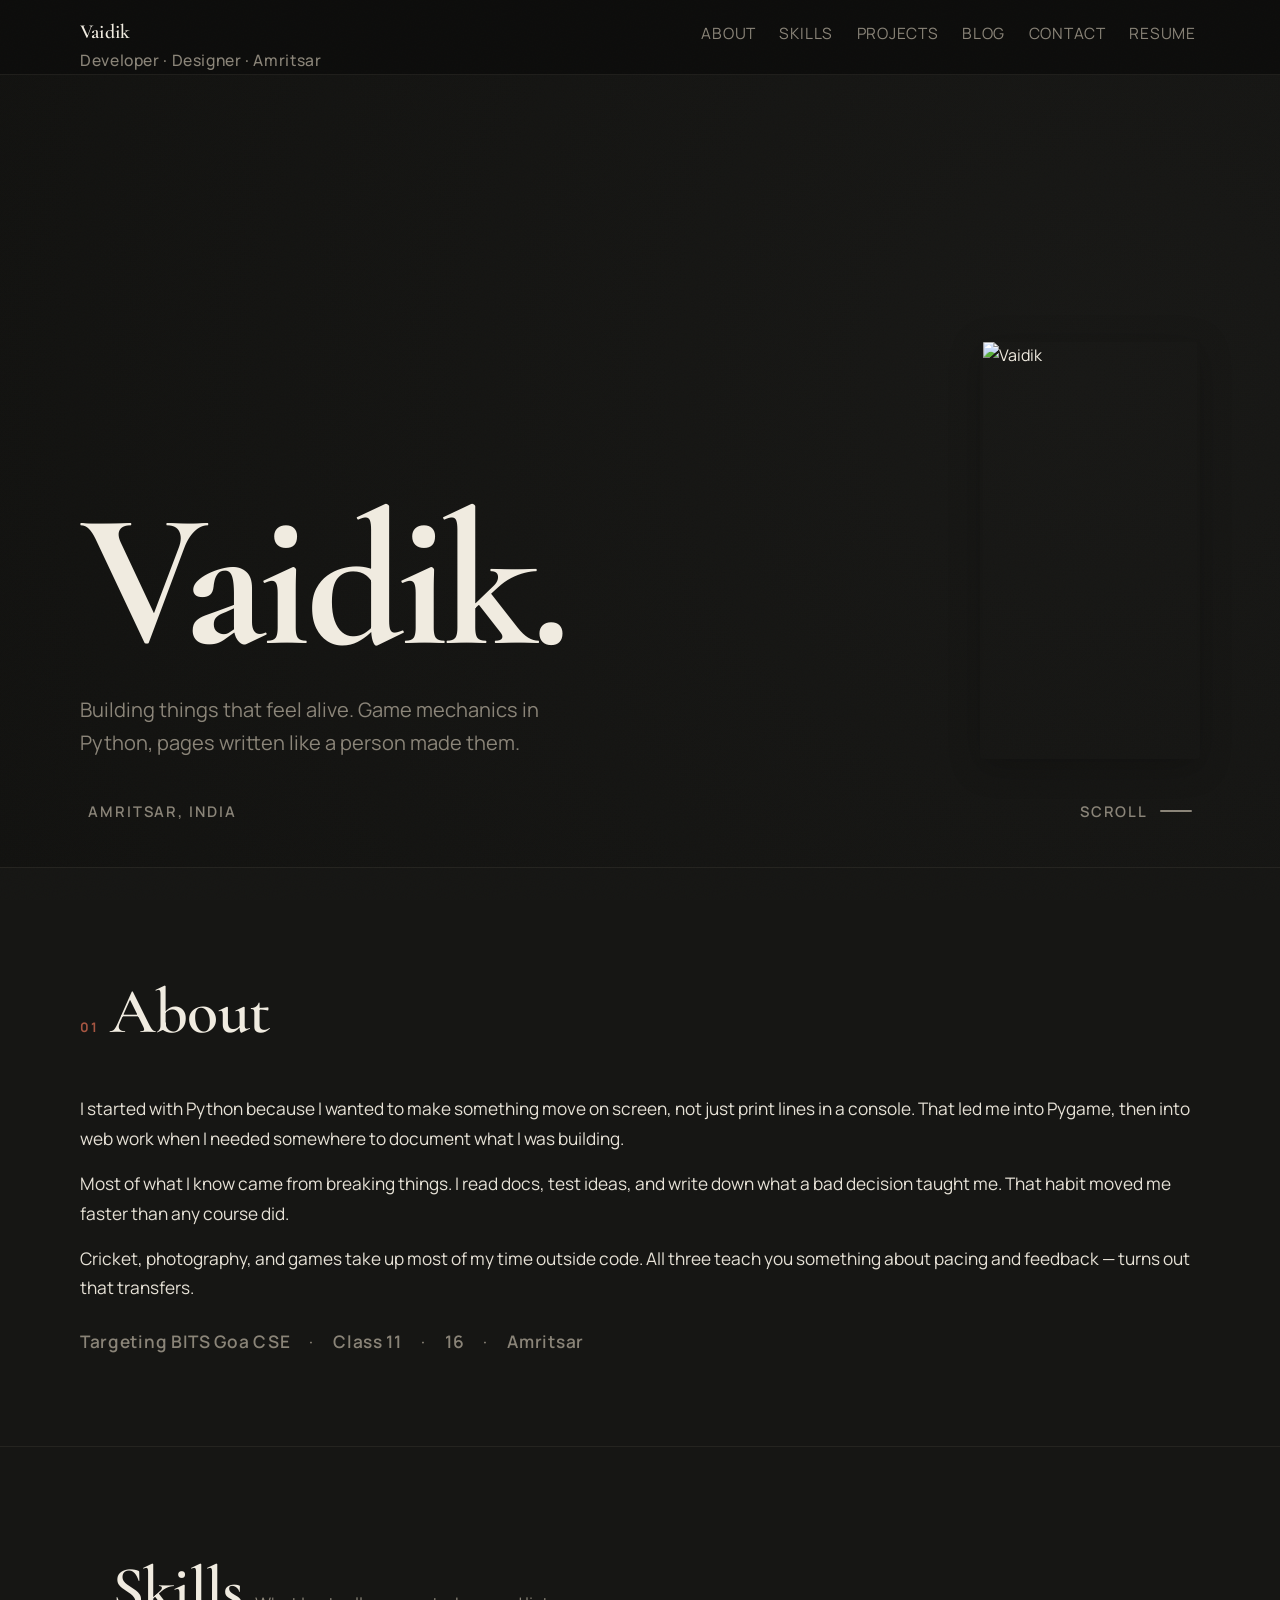
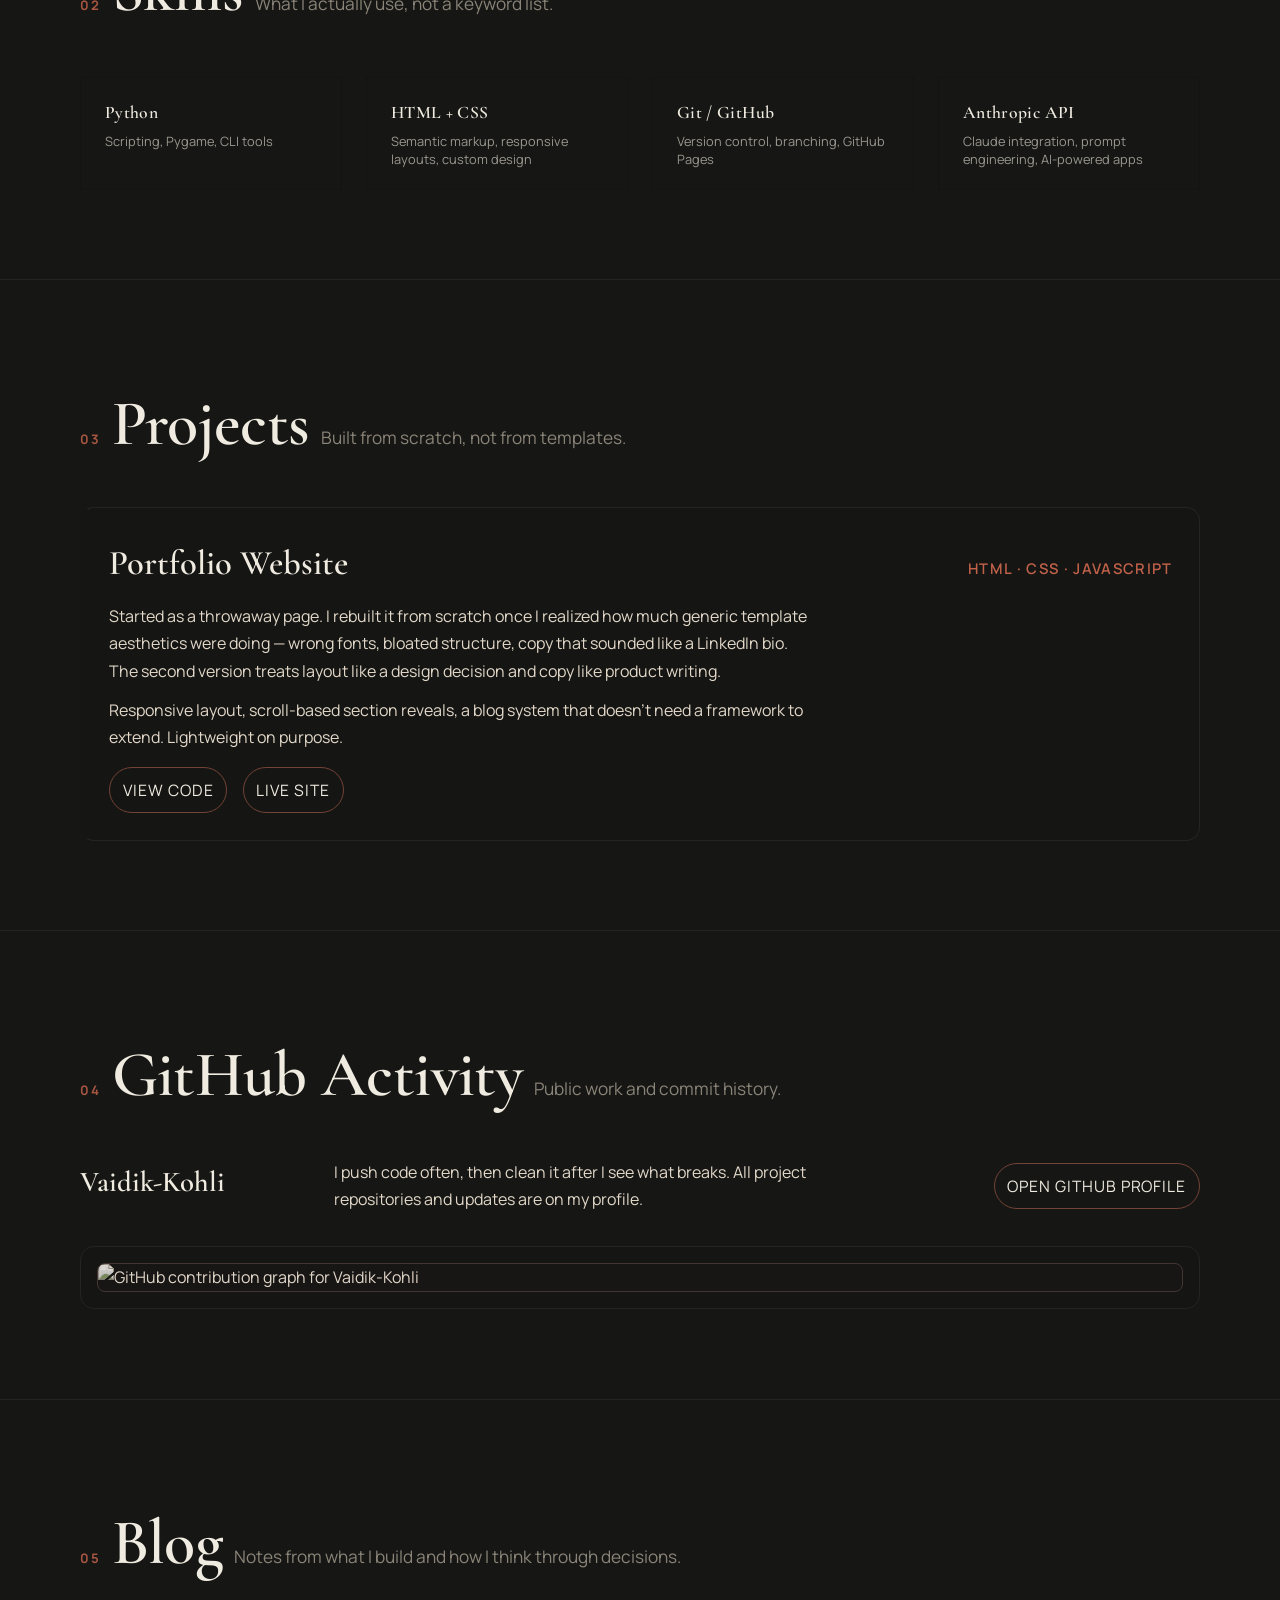
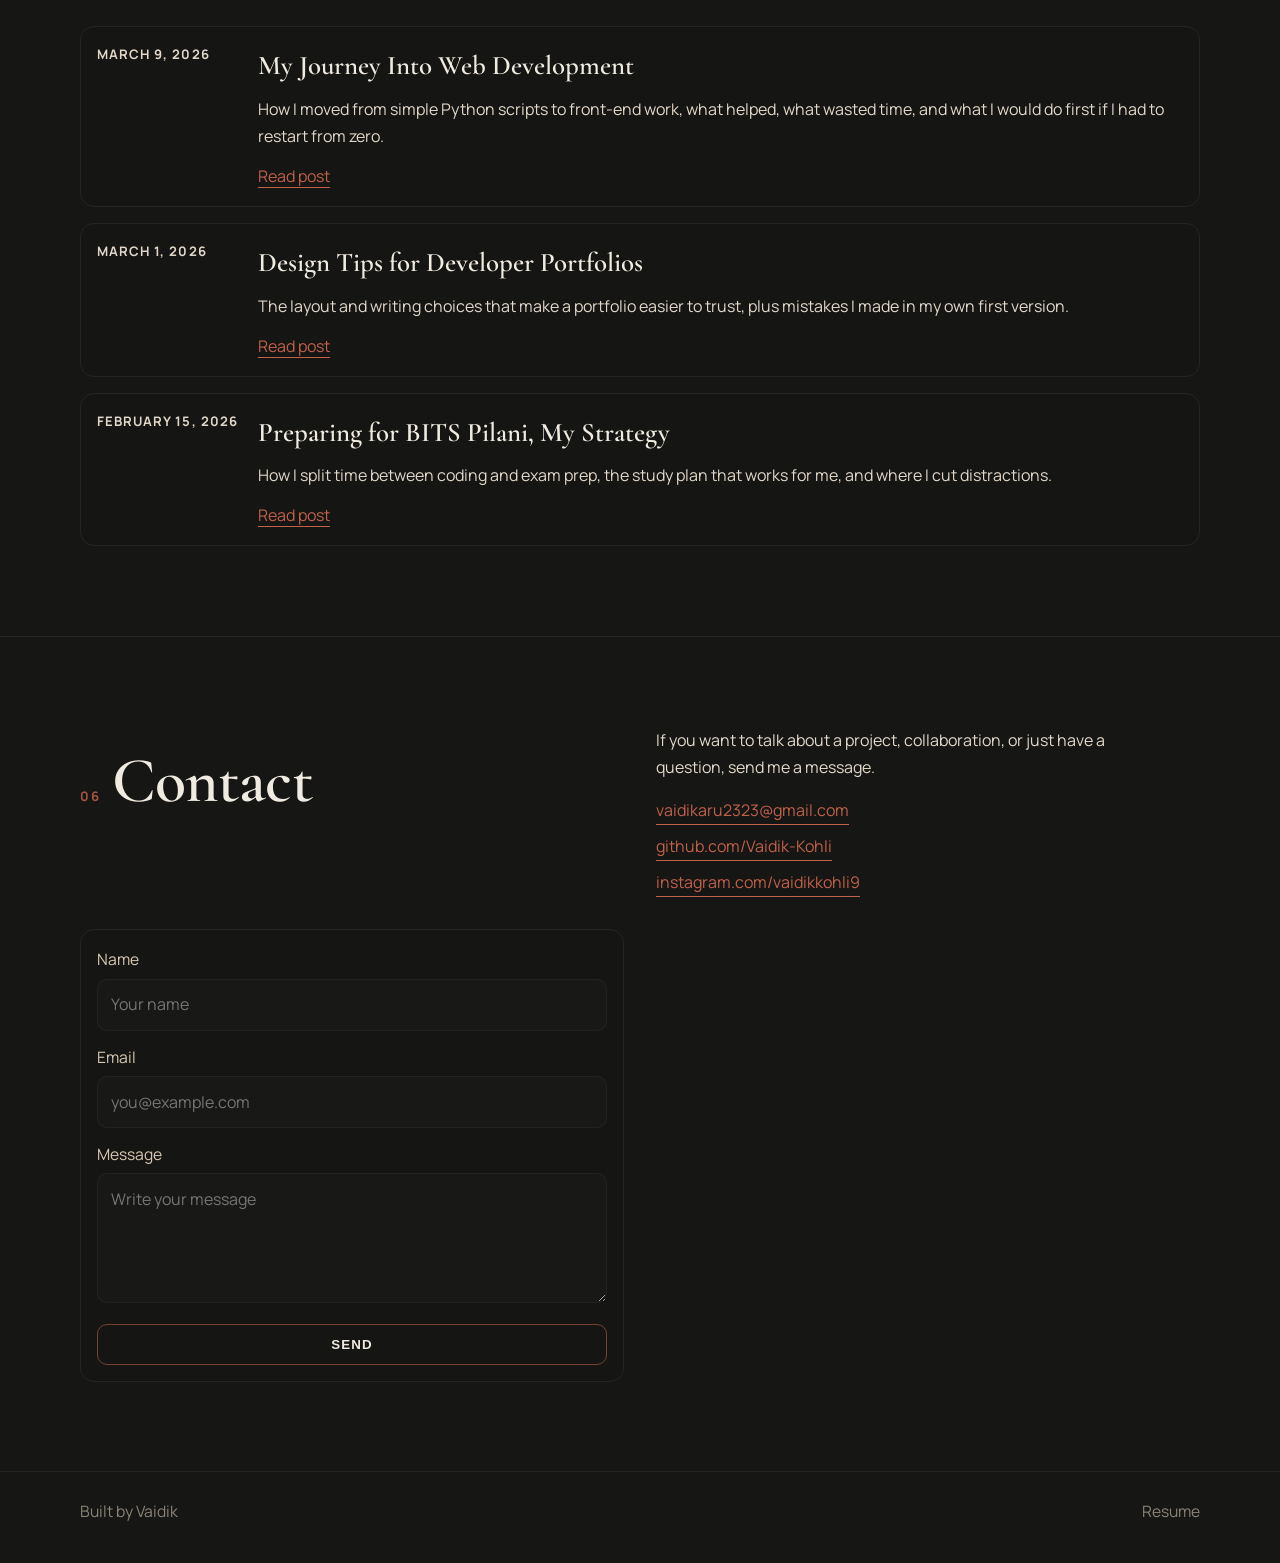
==== commit 4d0dfc84: "Added skills and Forms support" ====
--- a/index.html
+++ b/index.html
@@ -1,779 +1,250 @@
 <!DOCTYPE html>
 <html lang="en">
 <head>
-    <meta charset="UTF-8">
-    <meta name="viewport" content="width=device-width, initial-scale=1.0">
-    <title>Vaidik | Portfolio</title>
-    <meta name="description" content="Vaidik is a 16-year-old developer from Amritsar, India, building Python and web projects from scratch.">
-    <meta name="author" content="Vaidik">
-    <meta property="og:title" content="Vaidik | Portfolio">
-    <meta property="og:description" content="Personal portfolio of Vaidik from Amritsar, India.">
-    <meta property="og:type" content="website">
-    <meta property="og:url" content="https://vaidik-kohli.github.io/">
-
-    <link rel="preconnect" href="https://fonts.googleapis.com">
-    <link rel="preconnect" href="https://fonts.gstatic.com" crossorigin>
-    <link href="https://fonts.googleapis.com/css2?family=Cormorant+Garamond:wght@500;600;700&family=Manrope:wght@400;500;600;700&display=swap" rel="stylesheet">
-
-    <style>
-        :root {
-            --bg: #11100e;
-            --surface: #171512;
-            --text: #eee8dc;
-            --muted: #b9ad98;
-            --line: #2c271f;
-            --accent: #c39a68;
-            --max: 1120px;
-            --radius: 14px;
-            --shadow: 0 18px 40px rgba(0, 0, 0, 0.25);
-        }
-
-        * {
-            box-sizing: border-box;
-            margin: 0;
-            padding: 0;
-        }
-
-        html {
-            scroll-behavior: smooth;
-        }
-
-        body {
-            font-family: "Manrope", sans-serif;
-            background: radial-gradient(circle at 85% 8%, #1d1914 0%, var(--bg) 45%);
-            color: var(--text);
-            line-height: 1.7;
-            -webkit-font-smoothing: antialiased;
-            text-rendering: optimizeLegibility;
-        }
-
-        img {
-            max-width: 100%;
-            display: block;
-        }
-
-        a {
-            color: inherit;
-            text-decoration: none;
-        }
-
-        .container {
-            width: min(92%, var(--max));
-            margin-inline: auto;
-        }
-
-        .site-header {
-            position: sticky;
-            top: 0;
-            z-index: 1000;
-            backdrop-filter: blur(8px);
-            background: color-mix(in srgb, var(--bg) 86%, transparent);
-            border-bottom: 1px solid color-mix(in srgb, var(--line) 80%, transparent);
-        }
-
-        .nav-wrap {
-            min-height: 68px;
-            display: flex;
-            align-items: center;
-            justify-content: space-between;
-            gap: 1rem;
-        }
-
-        .brand {
-            font-family: "Cormorant Garamond", serif;
-            font-size: clamp(1.5rem, 3vw, 1.9rem);
-            letter-spacing: 0.2px;
-            color: var(--text);
-            white-space: nowrap;
-        }
-
-        .nav-links {
-            display: flex;
-            list-style: none;
-            gap: clamp(0.45rem, 1.2vw, 1.2rem);
-            align-items: center;
-            flex-wrap: wrap;
-            justify-content: flex-end;
-        }
-
-        .nav-links a {
-            font-size: 0.92rem;
-            letter-spacing: 0.05em;
-            text-transform: uppercase;
-            color: var(--muted);
-            padding: 0.35rem 0.25rem;
-            border-bottom: 1px solid transparent;
-            transition: color 0.24s ease, border-color 0.24s ease;
-        }
-
-        .nav-links a:hover,
-        .nav-links a.active {
-            color: var(--accent);
-            border-color: color-mix(in srgb, var(--accent) 78%, transparent);
-        }
-
-        main {
-            overflow: clip;
-        }
-
-        section {
-            padding: clamp(4.5rem, 8vw, 7rem) 0;
-            border-bottom: 1px solid color-mix(in srgb, var(--line) 75%, transparent);
-        }
-
-        .fade {
-            opacity: 0;
-            transform: translateY(20px);
-            transition: opacity 0.7s ease, transform 0.7s ease;
-        }
-
-        .fade.show {
-            opacity: 1;
-            transform: translateY(0);
-        }
-
-        .hero {
-            min-height: min(86vh, 760px);
-            display: grid;
-            align-items: center;
-            border-bottom: 1px solid color-mix(in srgb, var(--line) 70%, transparent);
-        }
-
-        .hero-inner {
-            display: grid;
-            grid-template-columns: 1.25fr 0.9fr;
-            gap: clamp(1.2rem, 4vw, 3.2rem);
-            align-items: end;
-        }
-
-        .kicker {
-            font-size: 0.87rem;
-            letter-spacing: 0.13em;
-            text-transform: uppercase;
-            color: var(--muted);
-            margin-bottom: 0.65rem;
-        }
-
-        h1,
-        h2,
-        h3 {
-            font-family: "Cormorant Garamond", serif;
-            line-height: 1.08;
-            font-weight: 600;
-            letter-spacing: 0.1px;
-        }
-
-        h1 {
-            font-size: clamp(3rem, 9vw, 6.4rem);
-            margin-bottom: 0.95rem;
-        }
-
-        .hero-line {
-            font-size: clamp(1.15rem, 2.5vw, 1.5rem);
-            max-width: 34ch;
-            color: #e5dccd;
-        }
-
-        .hero-meta {
-            margin-top: 1.1rem;
-            color: var(--accent);
-            font-size: 0.96rem;
-            letter-spacing: 0.04em;
-            text-transform: uppercase;
-        }
-
-        .hero-note {
-            background: color-mix(in srgb, var(--surface) 94%, #000 6%);
-            border: 1px solid color-mix(in srgb, var(--accent) 24%, var(--line));
-            border-radius: var(--radius);
-            box-shadow: var(--shadow);
-            padding: 1.3rem 1.2rem;
-            max-width: 380px;
-            justify-self: end;
-        }
-
-        .hero-note p {
-            font-size: 0.96rem;
-            color: #dbd2c4;
-        }
-
-        .hero-note p + p {
-            margin-top: 0.65rem;
-            color: var(--muted);
-        }
-
-        .section-head {
-            margin-bottom: clamp(1.4rem, 2.2vw, 2rem);
-        }
-
-        .section-head h2 {
-            font-size: clamp(2rem, 4vw, 3.15rem);
-        }
-
-        .section-head p {
-            margin-top: 0.4rem;
-            color: var(--muted);
-            max-width: 64ch;
-            font-size: 0.98rem;
-        }
-
-        .about-grid {
-            display: grid;
-            grid-template-columns: minmax(0, 1.15fr) minmax(0, 0.85fr);
-            gap: clamp(1rem, 3vw, 2.4rem);
-        }
-
-        .about-copy p {
-            max-width: 62ch;
-            color: #e7dfd2;
-            font-size: clamp(1rem, 1.35vw, 1.06rem);
-        }
-
-        .about-copy p + p {
-            margin-top: 1rem;
-        }
-
-        .about-facts {
-            border: 1px solid var(--line);
-            border-radius: var(--radius);
-            background: color-mix(in srgb, var(--surface) 92%, #000 8%);
-            padding: 1rem 1.1rem;
-            align-self: start;
-        }
-
-        .about-facts ul {
-            list-style: none;
-            display: grid;
-            gap: 0.62rem;
-        }
-
-        .about-facts li {
-            color: #dbcdb8;
-            font-size: 0.95rem;
-            border-bottom: 1px solid color-mix(in srgb, var(--line) 72%, transparent);
-            padding-bottom: 0.52rem;
-        }
-
-        .about-facts li:last-child {
-            border-bottom: none;
-            padding-bottom: 0;
-        }
-
-        .projects-wrap {
-            display: grid;
-            gap: 1.35rem;
-        }
-
-        .project {
-            border: 1px solid var(--line);
-            border-radius: var(--radius);
-            padding: clamp(1rem, 2.6vw, 1.65rem);
-            background: color-mix(in srgb, var(--surface) 94%, #000 6%);
-        }
-
-        .project-title-row {
-            display: flex;
-            justify-content: space-between;
-            align-items: baseline;
-            gap: 1rem;
-            flex-wrap: wrap;
-            margin-bottom: 0.65rem;
-        }
-
-        .project h3 {
-            font-size: clamp(1.6rem, 2.7vw, 2.25rem);
-        }
-
-        .stack {
-            font-size: 0.84rem;
-            color: var(--accent);
-            letter-spacing: 0.09em;
-            text-transform: uppercase;
-            font-weight: 600;
-        }
-
-        .project p {
-            max-width: 70ch;
-            color: #ded3c2;
-        }
-
-        .project p + p {
-            margin-top: 0.75rem;
-        }
-
-        .project-links {
-            margin-top: 1rem;
-            display: flex;
-            gap: 0.95rem;
-            flex-wrap: wrap;
-        }
-
-        .link-btn {
-            border: 1px solid color-mix(in srgb, var(--accent) 32%, var(--line));
-            color: #e7dccb;
-            font-size: 0.9rem;
-            letter-spacing: 0.06em;
-            text-transform: uppercase;
-            padding: 0.55rem 0.75rem;
-            border-radius: 999px;
-            transition: background-color 0.24s ease, border-color 0.24s ease, color 0.24s ease;
-        }
-
-        .link-btn:hover {
-            background: color-mix(in srgb, var(--accent) 16%, transparent);
-            border-color: color-mix(in srgb, var(--accent) 62%, transparent);
-            color: #f6eddc;
-        }
-
-        .github-grid {
-            display: grid;
-            grid-template-columns: minmax(0, 0.9fr) minmax(0, 1.1fr);
-            gap: clamp(1rem, 3vw, 2rem);
-            align-items: start;
-        }
-
-        .github-card,
-        .graph-wrap {
-            border: 1px solid var(--line);
-            border-radius: var(--radius);
-            background: color-mix(in srgb, var(--surface) 94%, #000 6%);
-            padding: 1rem;
-        }
-
-        .github-card h3 {
-            font-size: 1.8rem;
-            margin-bottom: 0.45rem;
-        }
-
-        .github-card p {
-            color: #ddcfbc;
-            margin-bottom: 0.8rem;
-        }
-
-        .graph-wrap img {
-            width: 100%;
-            border-radius: 8px;
-            border: 1px solid color-mix(in srgb, var(--accent) 30%, var(--line));
-            background: #151311;
-            filter: sepia(0.26) saturate(0.72) hue-rotate(-8deg);
-        }
-
-        .blog-list {
-            display: grid;
-            gap: 1rem;
-        }
-
-        .blog-item {
-            display: grid;
-            grid-template-columns: 145px minmax(0, 1fr);
-            gap: 1rem;
-            border: 1px solid var(--line);
-            border-radius: var(--radius);
-            background: color-mix(in srgb, var(--surface) 94%, #000 6%);
-            padding: 1rem;
-        }
-
-        .blog-date {
-            color: var(--accent);
-            text-transform: uppercase;
-            letter-spacing: 0.08em;
-            font-size: 0.82rem;
-            font-weight: 700;
-            align-self: start;
-        }
-
-        .blog-item h3 {
-            font-size: clamp(1.35rem, 2.1vw, 1.8rem);
-            margin-bottom: 0.42rem;
-        }
-
-        .blog-item p {
-            color: #ddcfbc;
-            margin-bottom: 0.8rem;
-        }
-
-        .read-link {
-            color: #ecdcc4;
-            border-bottom: 1px solid color-mix(in srgb, var(--accent) 58%, transparent);
-            transition: color 0.22s ease;
-        }
-
-        .read-link:hover {
-            color: var(--accent);
-        }
-
-        .contact-grid {
-            display: grid;
-            grid-template-columns: minmax(0, 1fr) minmax(0, 1fr);
-            gap: clamp(1.1rem, 3vw, 2rem);
-        }
-
-        .contact-copy p {
-            max-width: 48ch;
-            color: #dfd2bf;
-        }
-
-        .contact-links {
-            margin-top: 1rem;
-            display: grid;
-            gap: 0.5rem;
-        }
-
-        .contact-links a {
-            color: #ecdfca;
-            width: fit-content;
-            border-bottom: 1px solid color-mix(in srgb, var(--accent) 40%, transparent);
-        }
-
-        form {
-            border: 1px solid var(--line);
-            border-radius: var(--radius);
-            background: color-mix(in srgb, var(--surface) 95%, #000 5%);
-            padding: 1rem;
-        }
-
-        .field {
-            margin-bottom: 0.78rem;
-        }
-
-        label {
-            display: block;
-            margin-bottom: 0.36rem;
-            color: #d8c9b4;
-            font-size: 0.9rem;
-        }
-
-        input,
-        textarea {
-            width: 100%;
-            border: 1px solid color-mix(in srgb, var(--line) 88%, transparent);
-            background: #141210;
-            color: var(--text);
-            border-radius: 10px;
-            padding: 0.72rem 0.8rem;
-            font: inherit;
-        }
-
-        textarea {
-            min-height: 130px;
-            resize: vertical;
-        }
-
-        input:focus,
-        textarea:focus {
-            outline: none;
-            border-color: color-mix(in srgb, var(--accent) 78%, transparent);
-            box-shadow: 0 0 0 3px color-mix(in srgb, var(--accent) 18%, transparent);
-        }
-
-        .send {
-            width: 100%;
-            border: 1px solid color-mix(in srgb, var(--accent) 50%, transparent);
-            border-radius: 10px;
-            background: color-mix(in srgb, var(--accent) 16%, transparent);
-            color: #f4ead8;
-            padding: 0.75rem;
-            font-weight: 700;
-            letter-spacing: 0.08em;
-            text-transform: uppercase;
-            cursor: pointer;
-            transition: background-color 0.24s ease, border-color 0.24s ease;
-        }
-
-        .send:hover {
-            background: color-mix(in srgb, var(--accent) 24%, transparent);
-            border-color: color-mix(in srgb, var(--accent) 76%, transparent);
-        }
-
-        .site-footer {
-            padding: 1.6rem 0 2.4rem;
-            color: var(--muted);
-            font-size: 0.88rem;
-        }
-
-        .site-footer .container {
-            display: flex;
-            justify-content: space-between;
-            gap: 0.8rem;
-            flex-wrap: wrap;
-            align-items: center;
-        }
-
-        @media (max-width: 960px) {
-            .hero-inner,
-            .about-grid,
-            .github-grid,
-            .contact-grid {
-                grid-template-columns: 1fr;
-            }
-
-            .hero-note {
-                justify-self: start;
-            }
-
-            .blog-item {
-                grid-template-columns: 1fr;
-                gap: 0.35rem;
-            }
-
-            .blog-date {
-                font-size: 0.76rem;
-            }
-        }
-
-        @media (max-width: 680px) {
-            .site-header {
-                position: static;
-            }
-
-            .nav-wrap {
-                min-height: auto;
-                flex-direction: column;
-                align-items: flex-start;
-                padding: 0.9rem 0;
-            }
-
-            .nav-links {
-                width: 100%;
-                justify-content: flex-start;
-            }
-
-            section {
-                padding: 3.5rem 0;
-            }
-
-            .hero {
-                min-height: auto;
-                padding-top: 2.1rem;
-                padding-bottom: 3.1rem;
-            }
-        }
-    </style>
+  <meta charset="UTF-8">
+  <meta name="viewport" content="width=device-width, initial-scale=1.0">
+  <title>Vaidik | Portfolio</title>
+  <meta name="description" content="Vaidik is a 16-year-old developer from Amritsar, India, building Python and web projects from scratch.">
+  <meta name="author" content="Vaidik">
+  <meta property="og:title" content="Vaidik | Portfolio">
+  <meta property="og:description" content="Personal portfolio of Vaidik from Amritsar, India.">
+  <meta property="og:type" content="website">
+  <meta property="og:url" content="https://vaidik-kohli.github.io/">
+  <link rel="preconnect" href="https://fonts.googleapis.com">
+  <link rel="preconnect" href="https://fonts.gstatic.com" crossorigin>
+  <link href="https://fonts.googleapis.com/css2?family=Cormorant+Garamond:wght@500;600;700&family=Manrope:wght@400;500;600;700&display=swap" rel="stylesheet">
+  <link rel="stylesheet" href="styles.css">
 </head>
 <body>
-    <header class="site-header">
-        <div class="container nav-wrap">
-            <a class="brand" href="#top">Vaidik</a>
-            <nav aria-label="Primary">
-                <ul class="nav-links">
-                    <li><a href="#about">About</a></li>
-                    <li><a href="#projects">Projects</a></li>
-                    <li><a href="#blog">Blog</a></li>
-                    <li><a href="#contact">Contact</a></li>
-                    <li><a href="https://vaidik-kohli.github.io/assets/resume.pdf" target="_blank" rel="noopener noreferrer">Resume</a></li>
-                </ul>
-            </nav>
-        </div>
-    </header>
-
-    <main id="top">
-        <section class="hero">
-            <div class="container hero-inner fade">
-                <div>
-                    <p class="kicker">Personal Portfolio</p>
-                    <h1>Vaidik</h1>
-                    <p class="hero-line">I like building things that feel alive, from game mechanics in Python to pages that read like a person made them.</p>
-                    <p class="hero-meta">Amritsar, India</p>
-                </div>
-                <aside class="hero-note">
-                    <p>I am 16, self-taught, and I care a lot about craft. I write code, break it, fix it, and keep shipping.</p>
-                    <p>Current long-term target: BITS Pilani CSE 2028.</p>
-                </aside>
-            </div>
-        </section>
-
-        <section id="about">
-            <div class="container about-grid fade">
-                <div class="about-copy">
-                    <div class="section-head">
-                        <h2>About</h2>
-                    </div>
-                    <p>I started with Python because I wanted to make something that moved on screen, not just print lines in a console. That led me into Pygame, then into web work when I wanted a place to document what I was building.</p>
-                    <p>Most of what I know comes from trial and error. I read docs, test ideas, and keep notes when a bad decision teaches me something useful. That habit helped me move faster than I expected.</p>
-                    <p>Outside code, I spend time on cricket, photography, and games. Those three shape how I think about timing, composition, and feedback loops in projects.</p>
-                </div>
-                <aside class="about-facts">
-                    <ul>
-                        <li>Primary stack: Python, Pygame, HTML, CSS, JavaScript</li>
-                        <li>Tools: Git, Figma, Canva, Photoshop</li>
-                        <li>Focus: projects that feel complete, not half demos</li>
-                        <li>Location: Amritsar, Punjab, India</li>
-                    </ul>
-                </aside>
-            </div>
-        </section>
-
-        <section id="projects">
-            <div class="container fade">
-                <div class="section-head">
-                    <h2>Projects</h2>
-                    <p>Two builds that took real iteration, not one-night prototypes.</p>
-                </div>
-                <div class="projects-wrap">
-                    <article class="project">
-                        <div class="project-title-row">
-                            <h3>Slot Machine Game</h3>
-                            <span class="stack">Python • Pygame</span>
-                        </div>
-                        <p>I made this to learn game architecture in a way tutorials never forced me to. The game has four risk levels, a jackpot system, 12 achievements, an aura mechanic, particle bursts, and sound cues that match the pace of each spin.</p>
-                        <p>The hard part was balancing reward and frustration so it felt fair. I rewrote parts of the random logic and state handling a few times before it stopped feeling noisy and started feeling intentional.</p>
-                        <div class="project-links">
-                            <a class="link-btn" href="https://github.com/Vaidik-Kohli/slot-machine-game" target="_blank" rel="noopener noreferrer">View Code</a>
-                        </div>
-                    </article>
-
-                    <article class="project">
-                        <div class="project-title-row">
-                            <h3>Portfolio Website</h3>
-                            <span class="stack">HTML • CSS • JavaScript</span>
-                        </div>
-                        <p>This site started as a simple page and got rebuilt when I realized it looked generic. I rebuilt the structure, tightened the spacing, and treated copy like product content instead of filler.</p>
-                        <p>Under the surface, I kept it clean and lightweight: responsive layout, smooth navigation, section reveal effects, and a blog setup that is easy to extend without adding a framework.</p>
-                        <div class="project-links">
-                            <a class="link-btn" href="https://github.com/Vaidik-Kohli/Portfolio" target="_blank" rel="noopener noreferrer">View Code</a>
-                        </div>
-                    </article>
-                </div>
-            </div>
-        </section>
-
-        <section id="github">
-            <div class="container fade">
-                <div class="section-head">
-                    <h2>GitHub Activity</h2>
-                    <p>Public work and commit history.</p>
-                </div>
-                <div class="github-grid">
-                    <div class="github-card">
-                        <h3>Vaidik-Kohli</h3>
-                        <p>I push code often, then clean it after I see what breaks. You can find all project repositories and updates on my profile.</p>
-                        <a class="link-btn" href="https://github.com/Vaidik-Kohli" target="_blank" rel="noopener noreferrer">Open GitHub Profile</a>
-                    </div>
-                    <div class="graph-wrap">
-                        <img src="https://ghchart.rshah.org/Vaidik-Kohli" alt="GitHub contribution graph for Vaidik-Kohli" loading="lazy">
-                    </div>
-                </div>
-            </div>
-        </section>
-
-        <section id="blog">
-            <div class="container fade">
-                <div class="section-head">
-                    <h2>Blog</h2>
-                    <p>Notes from what I build and how I think through decisions.</p>
-                </div>
-                <div class="blog-list">
-                    <article class="blog-item">
-                        <p class="blog-date">March 9, 2026</p>
-                        <div>
-                            <h3>My Journey Into Web Development</h3>
-                            <p>How I moved from simple Python scripts to front-end work, what helped, what wasted time, and what I would do first if I had to restart from zero.</p>
-                            <a class="read-link" href="https://vaidik-kohli.github.io/blog/my-journey-into-web-development.html" target="_blank" rel="noopener noreferrer">Read post</a>
-                        </div>
-                    </article>
-                    <article class="blog-item">
-                        <p class="blog-date">March 1, 2026</p>
-                        <div>
-                            <h3>Design Tips for Developer Portfolios</h3>
-                            <p>The layout and writing choices that make a portfolio easier to trust, plus mistakes I made in my own first version.</p>
-                            <a class="read-link" href="https://vaidik-kohli.github.io/blog/design-tips-for-developer-portfolios.html" target="_blank" rel="noopener noreferrer">Read post</a>
-                        </div>
-                    </article>
-                    <article class="blog-item">
-                        <p class="blog-date">February 15, 2026</p>
-                        <div>
-                            <h3>Preparing for BITS Pilani, My Strategy</h3>
-                            <p>How I split time between coding and exam prep, the study plan that works for me, and where I cut distractions.</p>
-                            <a class="read-link" href="https://vaidik-kohli.github.io/blog/preparing-for-bits-pilani.html" target="_blank" rel="noopener noreferrer">Read post</a>
-                        </div>
-                    </article>
-                </div>
-            </div>
-        </section>
-
-        <section id="contact">
-            <div class="container contact-grid fade">
-                <div class="contact-copy">
-                    <div class="section-head">
-                        <h2>Contact</h2>
-                    </div>
-                    <p>If you want to talk about a project, game idea, or web build, send me a message.</p>
-                    <div class="contact-links">
-                        <a href="mailto:vaidikaru2323@gmail.com">vaidikaru2323@gmail.com</a>
-                        <a href="https://github.com/Vaidik-Kohli" target="_blank" rel="noopener noreferrer">github.com/Vaidik-Kohli</a>
-                        <a href="https://instagram.com/vaidikkohli9" target="_blank" rel="noopener noreferrer">instagram.com/vaidikkohli9</a>
-                    </div>
-                </div>
-                <form aria-label="Contact form">
-                    <div class="field">
-                        <label for="name">Name</label>
-                        <input id="name" name="name" type="text" placeholder="Your name" required>
-                    </div>
-                    <div class="field">
-                        <label for="email">Email</label>
-                        <input id="email" name="email" type="email" placeholder="you@example.com" required>
-                    </div>
-                    <div class="field">
-                        <label for="message">Message</label>
-                        <textarea id="message" name="message" placeholder="Write your message" required></textarea>
-                    </div>
-                    <button type="submit" class="send">Send</button>
-                </form>
-            </div>
-        </section>
-    </main>
-
-    <footer class="site-footer">
-        <div class="container">
-            <p>Built by Vaidik</p>
-            <p><a href="https://vaidik-kohli.github.io/assets/resume.pdf" target="_blank" rel="noopener noreferrer">Resume</a></p>
-        </div>
-    </footer>
-
-    <script>
-        const navLinks = Array.from(document.querySelectorAll('.nav-links a[href^="#"]'));
-        const sections = navLinks
-            .map((link) => document.querySelector(link.getAttribute('href')))
-            .filter(Boolean);
-
-        const setActiveLink = () => {
-            const position = window.scrollY + window.innerHeight * 0.3;
-            let currentId = '';
-
-            sections.forEach((section) => {
-                if (position >= section.offsetTop) {
-                    currentId = section.id;
-                }
-            });
-
-            navLinks.forEach((link) => {
-                const target = link.getAttribute('href').replace('#', '');
-                link.classList.toggle('active', target === currentId);
-            });
-        };
-
-        window.addEventListener('scroll', setActiveLink, { passive: true });
-        window.addEventListener('load', setActiveLink);
-
-        const observer = new IntersectionObserver(
-            (entries) => {
-                entries.forEach((entry) => {
-                    if (entry.isIntersecting) {
-                        entry.target.classList.add('show');
-                        observer.unobserve(entry.target);
-                    }
-                });
-            },
-            { threshold: 0.14, rootMargin: '0px 0px -8% 0px' }
-        );
-
-        document.querySelectorAll('.fade').forEach((section) => observer.observe(section));
-
-        const form = document.querySelector('form');
-        form.addEventListener('submit', (event) => {
-            event.preventDefault();
-            form.reset();
-        });
-    </script>
+
+<header class="site-header">
+  <div class="container nav-wrap">
+    <div class="hero-identity">
+      <span class="hero-name">Vaidik</span>
+      <span class="hero-role">Developer · Designer · Amritsar</span>
+    </div>
+    <nav aria-label="Primary">
+      <ul class="nav-links">
+        <li><a href="#about">About</a></li>
+        <li><a href="#skills">Skills</a></li>
+        <li><a href="#projects">Projects</a></li>
+        <li><a href="#blog">Blog</a></li>
+        <li><a href="#contact">Contact</a></li>
+        <li><a href="https://vaidik-kohli.github.io/assets/resume.pdf" target="_blank" rel="noopener noreferrer">Resume</a></li>
+      </ul>
+    </nav>
+  </div>
+</header>
+
+<main id="top">
+
+  <section class="hero">
+    <div class="hero-parallax-layer"></div>
+    <div class="container hero-inner fade">
+      <div class="hero-top-row">
+        <div class="hero-identity-mobile">
+          <span class="hero-name">Vaidik</span>
+          <span class="hero-role">Developer · Designer · Amritsar</span>
+        </div>
+      </div>
+      <div class="hero-display-wrap">
+        <div class="hero-text">
+          <h1 class="hero-display">Vaidik.</h1>
+          <p class="hero-line">Building things that feel alive. Game mechanics in Python, pages written like a person made them.</p>
+        </div>
+        <img
+          src="https://github.com/Vaidik-Kohli.png"
+          alt="Vaidik"
+          class="hero-avatar"
+          loading="eager"
+        >
+      </div>
+      <div class="hero-bottom-row">
+        <span class="hero-location">AMRITSAR, INDIA</span>
+        <span class="hero-scroll-indicator">
+          <span class="scroll-label">scroll</span>
+          <span class="scroll-line"></span>
+        </span>
+      </div>
+    </div>
+  </section>
+
+  <section id="about" class="fade section-panel">
+    <div class="container about-grid">
+      <div class="section-head">
+        <span class="section-number">01</span>
+        <h2>About</h2>
+      </div>
+      <div class="about-copy">
+        <p>I started with Python because I wanted to make something move on screen, not just print lines in a console. That led me into Pygame, then into web work when I needed somewhere to document what I was building.</p>
+        <p>Most of what I know came from breaking things. I read docs, test ideas, and write down what a bad decision taught me. That habit moved me faster than any course did.</p>
+        <p>Cricket, photography, and games take up most of my time outside code. All three teach you something about pacing and feedback — turns out that transfers.</p>
+        <ul class="about-facts-inline">
+          <li>Targeting BITS Goa CSE</li>
+          <li>Class 11</li>
+          <li>16</li>
+          <li>Amritsar</li>
+        </ul>
+      </div>
+    </div>
+  </section>
+
+  <section id="skills" class="fade section-panel">
+    <div class="container">
+      <div class="section-head">
+        <span class="section-number">02</span>
+        <h2>Skills</h2>
+        <p>What I actually use, not a keyword list.</p>
+      </div>
+      <div class="skills-grid">
+        <div class="skill-item">
+          <span class="skill-name">Python</span>
+          <span class="skill-detail">Scripting, Pygame, CLI tools</span>
+        </div>
+        <div class="skill-item">
+          <span class="skill-name">HTML + CSS</span>
+          <span class="skill-detail">Semantic markup, responsive layouts, custom design</span>
+        </div>
+        <div class="skill-item">
+          <span class="skill-name">Git / GitHub</span>
+          <span class="skill-detail">Version control, branching, GitHub Pages</span>
+        </div>
+        <div class="skill-item">
+          <span class="skill-name">Anthropic API</span>
+          <span class="skill-detail">Claude integration, prompt engineering, AI-powered apps</span>
+        </div>
+      </div>
+    </div>
+  </section>
+
+  <section id="projects" class="fade section-panel">
+    <div class="container">
+      <div class="section-head">
+        <span class="section-number">03</span>
+        <h2>Projects</h2>
+        <p>Built from scratch, not from templates.</p>
+      </div>
+      <div class="projects-wrap">
+        <article class="project">
+          <div class="project-title-row">
+            <h3>Portfolio Website</h3>
+            <span class="stack">HTML · CSS · JavaScript</span>
+          </div>
+          <p>Started as a throwaway page. I rebuilt it from scratch once I realized how much generic template aesthetics were doing — wrong fonts, bloated structure, copy that sounded like a LinkedIn bio. The second version treats layout like a design decision and copy like product writing.</p>
+          <p>Responsive layout, scroll-based section reveals, a blog system that doesn't need a framework to extend. Lightweight on purpose.</p>
+          <div class="project-links">
+            <a class="link-btn" href="https://github.com/Vaidik-Kohli/vaidik-kohli.github.io" target="_blank" rel="noopener noreferrer">View Code</a>
+            <a class="link-btn" href="https://vaidik-kohli.github.io" target="_blank" rel="noopener noreferrer">Live Site</a>
+          </div>
+        </article>
+      </div>
+    </div>
+  </section>
+
+  <section id="github" class="fade section-panel">
+    <div class="container">
+      <div class="section-head">
+        <span class="section-number">04</span>
+        <h2>GitHub Activity</h2>
+        <p>Public work and commit history.</p>
+      </div>
+      <div class="github-grid">
+        <div class="github-card">
+          <h3>Vaidik-Kohli</h3>
+          <p>I push code often, then clean it after I see what breaks. All project repositories and updates are on my profile.</p>
+          <a class="link-btn" href="https://github.com/Vaidik-Kohli" target="_blank" rel="noopener noreferrer">Open GitHub Profile</a>
+        </div>
+        <div class="graph-wrap">
+          <img src="https://ghchart.rshah.org/Vaidik-Kohli" alt="GitHub contribution graph for Vaidik-Kohli" loading="lazy">
+        </div>
+      </div>
+    </div>
+  </section>
+
+  <section id="blog" class="fade section-panel">
+    <div class="container">
+      <div class="section-head">
+        <span class="section-number">05</span>
+        <h2>Blog</h2>
+        <p>Notes from what I build and how I think through decisions.</p>
+      </div>
+      <div class="blog-list">
+        <article class="blog-item">
+          <p class="blog-date">March 9, 2026</p>
+          <div>
+            <h3>My Journey Into Web Development</h3>
+            <p>How I moved from simple Python scripts to front-end work, what helped, what wasted time, and what I would do first if I had to restart from zero.</p>
+            <a class="read-link" href="https://vaidik-kohli.github.io/blog/my-journey-into-web-development.html" target="_blank" rel="noopener noreferrer">Read post</a>
+          </div>
+        </article>
+        <article class="blog-item">
+          <p class="blog-date">March 1, 2026</p>
+          <div>
+            <h3>Design Tips for Developer Portfolios</h3>
+            <p>The layout and writing choices that make a portfolio easier to trust, plus mistakes I made in my own first version.</p>
+            <a class="read-link" href="https://vaidik-kohli.github.io/blog/design-tips-for-developer-portfolios.html" target="_blank" rel="noopener noreferrer">Read post</a>
+          </div>
+        </article>
+        <article class="blog-item">
+          <p class="blog-date">February 15, 2026</p>
+          <div>
+            <h3>Preparing for BITS Pilani, My Strategy</h3>
+            <p>How I split time between coding and exam prep, the study plan that works for me, and where I cut distractions.</p>
+            <a class="read-link" href="https://vaidik-kohli.github.io/blog/preparing-for-bits-pilani.html" target="_blank" rel="noopener noreferrer">Read post</a>
+          </div>
+        </article>
+      </div>
+    </div>
+  </section>
+
+  <section id="contact" class="fade section-panel">
+    <div class="container contact-grid">
+      <div class="section-head">
+        <span class="section-number">06</span>
+        <h2>Contact</h2>
+      </div>
+      <div class="contact-copy">
+        <p>If you want to talk about a project, collaboration, or just have a question, send me a message.</p>
+        <div class="contact-links">
+          <a href="mailto:vaidikaru2323@gmail.com">vaidikaru2323@gmail.com</a>
+          <a href="https://github.com/Vaidik-Kohli" target="_blank" rel="noopener noreferrer">github.com/Vaidik-Kohli</a>
+          <a href="https://instagram.com/vaidikkohli9" target="_blank" rel="noopener noreferrer">instagram.com/vaidikkohli9</a>
+        </div>
+      </div>
+      <form
+        action="https://api.web3forms.com/submit"
+        method="POST"
+        aria-label="Contact form"
+      >
+        <input type="hidden" name="access_key" value="1643e9c8-086f-4a5a-bccc-9d799a2c8c0c">
+        <input type="hidden" name="subject" value="New message from portfolio">
+        <input type="hidden" name="redirect" value="false">
+        <div class="field">
+          <label for="name">Name</label>
+          <input id="name" name="name" type="text" placeholder="Your name" required>
+        </div>
+        <div class="field">
+          <label for="email">Email</label>
+          <input id="email" name="email" type="email" placeholder="you@example.com" required>
+        </div>
+        <div class="field">
+          <label for="message">Message</label>
+          <textarea id="message" name="message" placeholder="Write your message" required></textarea>
+        </div>
+        <button type="submit" class="send">Send</button>
+      </form>
+    </div>
+  </section>
+
+</main>
+
+<footer class="site-footer">
+  <div class="container">
+    <p>Built by Vaidik</p>
+    <p><a href="https://vaidik-kohli.github.io/assets/resume.pdf" target="_blank" rel="noopener noreferrer">Resume</a></p>
+  </div>
+</footer>
+
+<script src="script.js"></script>
 </body>
 </html>
--- a/styles.css
+++ b/styles.css
@@ -0,0 +1,1132 @@
+/* =====================================
+   Vaidik Portfolio — Main Styles (Cool Editorial Redesign)
+   ===================================== */
+
+:root {
+    --bg: #0e0e0c;
+    --surface: #161614;
+    --text: #f0ebe0;
+    --muted: #8a8478;
+    --line: #252420;
+    --accent: #c0614a;
+    --max: 1120px;
+    --radius: 14px;
+    --shadow: 0 18px 40px rgba(0, 0, 0, 0.25);
+}
+
+* {
+    box-sizing: border-box;
+    margin: 0;
+    padding: 0;
+}
+
+*::before,
+*::after {
+    box-sizing: border-box;
+}
+
+html {
+    scroll-behavior: smooth;
+}
+
+body {
+    font-family: "Manrope", sans-serif;
+    background: radial-gradient(circle at 85% 8%, #181816 0%, var(--bg) 45%);
+    color: var(--text);
+    line-height: 1.7;
+    -webkit-font-smoothing: antialiased;
+    text-rendering: optimizeLegibility;
+    overflow-x: hidden;
+}
+
+img {
+    max-width: 100%;
+    display: block;
+}
+
+a {
+    color: inherit;
+    text-decoration: none;
+}
+
+ul {
+    list-style: none;
+}
+
+.container {
+    width: min(92%, var(--max));
+    margin-inline: auto;
+}
+
+header,
+main,
+footer {
+    position: relative;
+    z-index: 1;
+}
+
+section 
+{
+    padding: clamp(4rem, 7vw, 6rem) 0;
+}
+
+/* =====================================
+   Ambient texture + cursor reveal layers
+   ===================================== */
+
+.ambient-words,
+.cursor-glow {
+    position: fixed;
+    inset: 0;
+    pointer-events: none;
+    z-index: 0;
+}
+
+.ambient-words {
+    overflow: hidden;
+}
+
+.ambient-word {
+    position: absolute;
+    font-family: "Cormorant Garamond", serif;
+    font-size: clamp(8rem, 13vw, 12rem);
+    line-height: 1;
+    letter-spacing: 0.02em;
+    color: var(--accent);
+    opacity: 0.018;
+    filter: blur(4px);
+    user-select: none;
+    white-space: nowrap;
+    transform: translate3d(0, 0, 0);
+}
+
+.cursor-glow {
+    background: radial-gradient(
+        circle 500px at var(--glow-x, 50%) var(--glow-y, 50%),
+        rgba(192, 97, 74, 0.10),
+        rgba(192, 97, 74, 0) 70%
+    );
+    mix-blend-mode: screen;
+    opacity: 1;
+}
+
+/* =====================================
+   Global noise overlay
+   ===================================== */
+
+body::before {
+    content: "";
+    position: fixed;
+    inset: 0;
+    pointer-events: none;
+    z-index: 9999;
+    mix-blend-mode: soft-light;
+    opacity: 0.06;
+    background-image: url("data:image/svg+xml,%3Csvg xmlns='http://www.w3.org/2000/svg' width='220' height='220' viewBox='0 0 220 220'%3E%3Cfilter id='n'%3E%3CfeTurbulence type='fractalNoise' baseFrequency='0.65' numOctaves='3' stitchTiles='stitch'/%3E%3C/filter%3E%3Crect width='220' height='220' filter='url(%23n)' opacity='1'/%3E%3C/svg%3E");
+}
+
+/* =====================================
+   Scroll reveal animation
+   ===================================== */
+
+.reveal {
+    opacity: 0;
+    transform: translateY(28px);
+    transition: opacity 0.55s ease, transform 0.55s ease;
+    will-change: opacity, transform;
+}
+
+.reveal.visible {
+    opacity: 1;
+    transform: translateY(0);
+}
+
+/* =====================================
+   Navigation
+   ===================================== */
+
+.site-header {
+    position: sticky;
+    top: 0;
+    z-index: 1000;
+    backdrop-filter: blur(8px);
+    background: color-mix(in srgb, var(--bg) 92%, transparent);
+    border-bottom: 1px solid color-mix(in srgb, var(--line) 80%, transparent);
+}
+
+.nav-wrap {
+    min-height: 68px;
+    display: flex;
+    align-items: flex-start;
+    justify-content: space-between;
+    gap: 1rem;
+    padding-top: 1.2rem;
+}
+
+.hero-identity {
+    display: flex;
+    flex-direction: column;
+    align-items: flex-start;
+    gap: 0.18rem;
+    margin-top: 0.1rem;
+}
+
+.hero-name {
+    font-family: "Cormorant Garamond", serif;
+    font-size: 1.25rem;
+    font-weight: 600;
+    letter-spacing: 0.01em;
+    color: var(--text);
+    line-height: 1.1;
+}
+
+.hero-role {
+    font-size: 0.98rem;
+    color: var(--muted);
+    letter-spacing: 0.04em;
+    margin-top: 0.1rem;
+    font-weight: 500;
+}
+
+.nav-links {
+    display: flex;
+    gap: clamp(0.45rem, 1.2vw, 1.2rem);
+    align-items: center;
+    flex-wrap: wrap;
+    justify-content: flex-end;
+}
+
+.nav-links a {
+    position: relative;
+    font-size: 0.97rem;
+    letter-spacing: 0.05em;
+    text-transform: uppercase;
+    color: var(--muted);
+    padding: 0.35rem 0.25rem;
+    transition: color 0.18s;
+}
+
+.nav-links a::after {
+    content: "";
+    position: absolute;
+    left: 0;
+    bottom: -2px;
+    width: 100%;
+    height: 2px;
+    background: var(--accent);
+    transform-origin: left;
+    transform: scaleX(0);
+    transition: transform 220ms cubic-bezier(.4,0,.2,1);
+}
+
+.nav-links a:hover,
+.nav-links a.active {
+    color: var(--accent);
+}
+
+.nav-links a:hover::after,
+.nav-links a.active::after {
+    transform: scaleX(1);
+}
+
+/* =====================================
+   Section Borders (Editorial Panels)
+   ===================================== */
+
+.section-panel {
+    border-top: 1px solid var(--line);
+    background: var(--surface);
+}
+
+/* =====================================
+   Hero Section (Editorial Redesign)
+   ===================================== */
+
+.hero {
+    min-height: min(88vh, 820px);
+    display: flex;
+    align-items: flex-end;
+    padding: 0;
+    border-bottom: none;
+    position: relative;
+    background: none;
+    overflow: clip;
+    isolation: isolate;
+}
+
+.hero-inner {
+    position: relative;
+    display: flex;
+    flex-direction: column;
+    justify-content: flex-end;
+    min-height: 80vh;
+    padding-top: 2.5rem;
+    padding-bottom: 2.5rem;
+}
+
+.hero-top-row {
+    display: none;
+}
+
+.hero-display-wrap {
+    display: flex;
+    align-items: flex-end;
+    justify-content: flex-start;
+    gap: 2rem;
+    width: 100%;
+}
+
+.hero-display {
+    font-family: "Cormorant Garamond", serif;
+    font-size: clamp(5rem, 16vw, 12rem);
+    font-weight: 700;
+    letter-spacing: -0.03em;
+    color: var(--text);
+    line-height: 0.95;
+    text-align: left;
+    margin: 0;
+    position: relative;
+    z-index: 1;
+}
+
+.hero-avatar {
+    margin-left: auto;
+    width: clamp(160px, 18vw, 220px);
+    height: clamp(260px, 38vw, 420px);
+    flex-shrink: 0;
+    align-self: flex-end;
+    border-radius: 4px;
+    border: 3px solid var(--surface);
+    box-shadow: 0 8px 32px rgba(0,0,0,0.22);
+    object-fit: cover;
+    object-position: top;
+}
+
+.hero-bottom-row {
+    width: 100%;
+    display: flex;
+    justify-content: space-between;
+    align-items: flex-end;
+    margin-top: 2.5rem;
+    padding: 0 0.5rem;
+}
+
+.hero-location {
+    font-size: 0.92rem;
+    color: var(--muted);
+    text-transform: uppercase;
+    letter-spacing: 0.13em;
+    font-weight: 600;
+    margin-bottom: 0.2rem;
+}
+
+.hero-scroll-indicator {
+    display: flex;
+    align-items: center;
+    gap: 0.5rem;
+    font-size: 0.92rem;
+    color: var(--muted);
+    text-transform: uppercase;
+    letter-spacing: 0.13em;
+    font-weight: 600;
+    margin-bottom: 0.2rem;
+}
+
+.hero-line {
+    font-size: clamp(1rem, 1.6vw, 1.25rem);
+    color: var(--muted);
+    max-width: 42ch;
+    line-height: 1.65;
+    margin-top: 1.2rem;
+}
+
+.hero-text {
+    display: flex;
+    flex-direction: column;
+    align-items: flex-start;
+    flex: 1 1 0;
+    min-width: 0;
+}
+
+.scroll-label {
+    font-variant-caps: small-caps;
+    letter-spacing: 0.12em;
+}
+
+.scroll-line {
+    display: inline-block;
+    width: 32px;
+    height: 2px;
+    background: var(--muted);
+    border-radius: 2px;
+    margin-left: 0.3em;
+    vertical-align: middle;
+}
+
+@media (max-width: 960px) {
+    .hero-inner {
+        min-height: 60vh;
+        padding-top: 1.2rem;
+        padding-bottom: 1.2rem;
+    }
+    .hero-display {
+        font-size: clamp(3.5rem, 13vw, 7rem);
+    }
+    
+    .hero-avatar {
+        width: clamp(140px, 30vw, 200px);
+    }
+
+    .hero-bottom-row {
+        margin-top: 1.2rem;
+    }
+
+}
+
+@media (max-width: 680px) {
+    .site-header {
+        position: static;
+    }
+    .nav-wrap {
+        min-height: auto;
+        flex-direction: column;
+        align-items: flex-start;
+        padding: 0.9rem 0;
+    }
+    .nav-links {
+        width: 100%;
+        justify-content: flex-start;
+    }
+    .hero-inner {
+        min-height: 40vh;
+        padding-top: 0.5rem;
+        padding-bottom: 0.5rem;
+    }
+    .hero-display-wrap {
+        margin-top: 1.2rem;
+        margin-bottom: 1.2rem;
+    }
+    
+    .hero-display-wrap {
+        flex-direction: column;
+        align-items: flex-start;
+        gap: 1rem;
+    }
+
+    .hero-avatar {
+        width: 120px;
+        height: 150px;
+        align-self: flex-end;
+    }
+
+    .hero-bottom-row {
+        margin-top: 0.7rem;
+        padding: 0 0.1rem;
+    }
+}
+
+/* =====================================
+   Section Headings & Number Labels
+   ===================================== */
+
+.section-head {
+    display: flex;
+    align-items: baseline;
+    gap: 0.7rem;
+    margin-bottom: clamp(1.4rem, 2.2vw, 2rem);
+}
+
+.section-number {
+    font-size: 0.82rem;   /* was: 1.1rem */
+    font-family: "Manrope", sans-serif;
+    color: var(--accent);
+    font-weight: 700;
+    letter-spacing: 0.13em;
+    text-transform: uppercase;
+    flex-shrink: 0;
+    opacity: 0.85;
+}
+
+.section-head h2 {
+    font-family: "Cormorant Garamond", serif;
+    font-size: clamp(2.4rem, 5vw, 4rem);
+    font-weight: 600;
+    letter-spacing: -0.01em;
+    color: var(--text);
+    margin: 0;
+}
+
+.section-head p {
+    margin-top: 0.4rem;
+    margin-bottom: 1.5rem;
+    color: var(--muted);
+    max-width: 64ch;
+    font-size: 1.08rem;
+}
+
+/* =====================================
+   About Section
+   ===================================== */
+
+.about-grid {
+    display: block;
+}
+
+.about-copy p {
+    max-width: 102ch;
+    color: #e6e1d6;
+    font-size: clamp(1.05rem, 1.35vw, 1.13rem);
+}
+
+.about-copy p + p {
+    margin-top: 1rem;
+}
+
+.about-facts-inline {
+    display: flex;
+    flex-wrap: wrap;
+    gap: 1.2rem;
+    margin-top: 1.5rem;
+    font-size: 1.08rem;
+    color: var(--muted);
+    font-weight: 600;
+    letter-spacing: 0.04em;
+    list-style: none;
+    padding: 0;
+}
+
+.about-facts-inline li:not(:last-child)::after {
+    content: "·";
+    margin-left: 1.2rem;
+    color: var(--muted);
+    font-weight: 400;
+}
+
+/* =====================================
+   Projects
+   ===================================== */
+
+.projects-wrap {
+    display: grid;
+    gap: 1.35rem;
+}
+
+.project {
+    position: relative;
+    border: 1px solid var(--line);
+    border-left: 3px solid transparent;
+    border-radius: var(--radius);
+    padding: clamp(1rem, 2.6vw, 1.65rem);
+    background: color-mix(in srgb, var(--surface) 94%, #000 6%);
+    transition: all 200ms cubic-bezier(.4,0,.2,1);
+}
+
+.project:hover {
+    transform: translateY(-4px);
+    border-left-color: var(--accent);
+    box-shadow: 0 14px 32px color-mix(in srgb, var(--accent) 15%, transparent);
+}
+
+.project-title-row {
+    display: flex;
+    justify-content: space-between;
+    align-items: baseline;
+    gap: 1rem;
+    flex-wrap: wrap;
+    margin-bottom: 0.65rem;
+}
+
+.project h3 {
+    font-family: "Cormorant Garamond", serif;
+    font-size: clamp(1.6rem, 2.7vw, 2.25rem);
+    font-weight: 600;
+}
+
+.stack {
+    font-size: 0.92rem;
+    color: var(--accent);
+    letter-spacing: 0.09em;
+    text-transform: uppercase;
+    font-weight: 600;
+}
+
+.project p {
+    max-width: 70ch;
+    color: #e2d8c9;
+}
+
+.project p + p {
+    margin-top: 0.75rem;
+}
+
+.project-links {
+    margin-top: 1rem;
+    display: flex;
+    gap: 0.95rem;
+    flex-wrap: wrap;
+}
+
+/* =====================================
+   GitHub
+   ===================================== */
+
+.github-grid {
+    display: grid;
+    grid-template-columns: 1fr;
+    gap: clamp(1rem, 3vw, 2rem);
+    align-items: start;
+}
+
+.graph-wrap {
+    border: 1px solid var(--line);
+    border-radius: var(--radius);
+    background: color-mix(in srgb, var(--surface) 94%, #000 6%);
+    padding: 1rem;
+}
+
+.github-card h3 {
+    font-family: "Cormorant Garamond", serif;
+    font-size: 1.8rem;
+    margin-bottom: 0.45rem;
+    font-weight: 600;
+}
+
+.github-card {
+    display: flex;
+    align-items: center;
+    justify-content: space-between;
+    gap: 1.5rem;
+    flex-wrap: wrap;
+}
+
+.github-card p {
+    color: #e2d8c9;
+    margin-bottom: 0;
+    max-width: 55ch;
+}
+
+.graph-wrap {
+    transition: transform 300ms cubic-bezier(.4,0,.2,1), box-shadow 300ms cubic-bezier(.4,0,.2,1);
+    cursor: default;
+}
+
+.graph-wrap:hover {
+    transform: scale(1.01);
+    box-shadow: 0 12px 30px color-mix(in srgb, var(--accent) 10%, transparent);
+}
+
+.graph-wrap img {
+    width: 100%;
+    border-radius: 8px;
+    border: 1px solid color-mix(in srgb, var(--accent) 30%, var(--line));
+    background: #181816;
+    filter: sepia(0.4) saturate(0.6) hue-rotate(-10deg) brightness(0.85);
+}
+
+/* =====================================
+   Blog
+   ===================================== */
+
+.blog-list {
+    display: grid;
+    gap: 1rem;
+}
+
+.blog-item {
+    display: grid;
+    grid-template-columns: 145px minmax(0, 1fr);
+    gap: 1rem;
+    border: 1px solid var(--line);
+    border-radius: var(--radius);
+    background: color-mix(in srgb, var(--surface) 94%, #000 6%);
+    padding: 1rem;
+}
+
+.blog-date {
+    color: var(--accent);
+    text-transform: uppercase;
+    letter-spacing: 0.08em;
+    font-size: 0.82rem;
+    font-weight: 700;
+    align-self: start;
+}
+
+.blog-item h3 {
+    font-family: "Cormorant Garamond", serif;
+    font-size: clamp(1.35rem, 2.1vw, 1.8rem);
+    margin-bottom: 0.42rem;
+    transition: color 150ms ease;
+    font-weight: 600;
+}
+
+.blog-item:hover h3 {
+    color: var(--accent);
+}
+
+.blog-item p {
+    color: #e2d8c9;
+    margin-bottom: 0.8rem;
+}
+
+.read-link {
+    color: var(--accent);
+    border-bottom: 1px solid var(--accent);
+    transition: color 0.18s, border-color 0.18s;
+}
+
+.read-link:hover {
+    color: var(--text);
+    border-color: var(--text);
+}
+
+/* =====================================
+   Contact
+   ===================================== */
+
+.contact-grid {
+    display: grid;
+    grid-template-columns: minmax(0, 1fr) minmax(0, 1fr);
+    gap: clamp(1.1rem, 3vw, 2rem);
+}
+
+.contact-copy p {
+    max-width: 48ch;
+    color: #e2d8c9;
+}
+
+.contact-links {
+    margin-top: 1rem;
+    display: grid;
+    gap: 0.5rem;
+}
+
+.contact-links a {
+    color: var(--accent);
+    width: fit-content;
+    border-bottom: 1px solid var(--accent);
+    transition: color 0.18s, border-color 0.18s;
+}
+
+.contact-links a:hover {
+    color: var(--text);
+    border-color: var(--text);
+}
+
+form {
+    border: 1px solid var(--line);
+    border-radius: var(--radius);
+    background: color-mix(in srgb, var(--surface) 95%, #000 5%);
+    padding: 1rem;
+}
+
+.field {
+    margin-bottom: 0.78rem;
+}
+
+label {
+    display: block;
+    margin-bottom: 0.36rem;
+    color: #d8c9b4;
+    font-size: 0.98rem;
+}
+
+input,
+textarea {
+    width: 100%;
+    border: 1px solid color-mix(in srgb, var(--line) 88%, transparent);
+    background: #181816;
+    color: var(--text);
+    border-radius: 10px;
+    padding: 0.72rem 0.8rem;
+    font: inherit;
+}
+
+textarea {
+    min-height: 130px;
+    resize: vertical;
+}
+
+input:focus,
+textarea:focus {
+    outline: none;
+    border-color: var(--accent);
+    box-shadow: 0 0 0 3px color-mix(in srgb, var(--accent) 18%, transparent);
+}
+
+/* =====================================
+   Buttons
+   ===================================== */
+
+.link-btn,
+.send {
+    border: 1px solid color-mix(in srgb, var(--accent) 50%, var(--line));
+    border-radius: 10px;
+    color: var(--text);
+    background-color: transparent;
+    background-image: linear-gradient(var(--accent), var(--accent));
+    background-repeat: no-repeat;
+    background-size: 0% 100%;
+    background-position: left top;
+    transition: background-size 200ms cubic-bezier(.4,0,.2,1), color 150ms cubic-bezier(.4,0,.2,1), border-color 200ms cubic-bezier(.4,0,.2,1), box-shadow 200ms cubic-bezier(.4,0,.2,1);
+}
+
+.link-btn {
+    display: inline-flex;
+    align-items: center;
+    justify-content: center;
+    padding: 0.55rem 0.8rem;
+    border-radius: 999px;
+    font-size: 0.98rem;
+    letter-spacing: 0.06em;
+    text-transform: uppercase;
+}
+
+.send {
+    width: 100%;
+    padding: 0.75rem;
+    font-weight: 700;
+    letter-spacing: 0.08em;
+    text-transform: uppercase;
+    cursor: pointer;
+}
+
+.link-btn:hover,
+.send:hover {
+    background-size: 100% 100%;
+    color: var(--bg);
+    border-color: var(--accent);
+}
+
+/* =====================================
+   Footer
+   ===================================== */
+
+.site-footer {
+    padding: 1.6rem 0 2.4rem;
+    color: var(--muted);
+    font-size: 0.98rem;
+    border-top: 1px solid var(--line);
+    background: var(--surface);
+}
+
+.site-footer .container {
+    display: flex;
+    justify-content: space-between;
+    gap: 0.8rem;
+    flex-wrap: wrap;
+    align-items: center;
+}
+
+/* =====================================
+   Global transitions
+   ===================================== */
+
+a,
+button,
+input,
+textarea {
+    transition: color 150ms cubic-bezier(.4,0,.2,1), background-color 200ms cubic-bezier(.4,0,.2,1), border-color 200ms cubic-bezier(.4,0,.2,1), box-shadow 200ms cubic-bezier(.4,0,.2,1);
+}
+
+/* =====================================
+   Responsive
+   ===================================== */
+
+@media (max-width: 960px) {
+    .about-facts-inline {
+        font-size: 0.98rem;
+        gap: 0.7rem;
+    }
+    .blog-item {
+        grid-template-columns: 1fr;
+        gap: 0.35rem;
+    }
+    .blog-date {
+        font-size: 0.76rem;
+    }
+    .contact-grid {
+        grid-template-columns: 1fr;
+    }
+}
+
+@media (max-width: 767px) {
+    .hero-parallax-layer {
+        display: none;
+    }
+}
+
+@media (hover: none) {
+    .ambient-words,
+    .cursor-glow {
+        display: none;
+    }
+}
+
+/* =====================================
+   Blog post page
+   ===================================== */
+
+.blog-post-container {
+    max-width: 720px;
+    padding-top: clamp(3rem, 6vw, 5rem);
+    padding-bottom: clamp(3rem, 6vw, 5rem);
+}
+
+.back-link {
+    display: inline-flex;
+    align-items: center;
+    gap: 0.4rem;
+    color: var(--muted);
+    font-size: 0.88rem;
+    letter-spacing: 0.05em;
+    text-transform: uppercase;
+    margin-bottom: 1.4rem;
+    transition: color 150ms ease;
+}
+
+.back-link:hover { color: var(--accent); }
+
+.blog-post-meta {
+    display: flex;
+    align-items: center;
+    gap: 0.5rem;
+    color: var(--muted);
+    font-size: 0.84rem;
+    margin-bottom: 0.75rem;
+}
+
+.blog-post-title {
+    font-size: clamp(2.4rem, 6vw, 4rem);
+    letter-spacing: -0.02em;
+    margin-bottom: 1.2rem;
+    line-height: 1.1;
+}
+
+.blog-tag {
+    display: inline-block;
+    font-size: 0.75rem;
+    font-weight: 700;
+    letter-spacing: 0.1em;
+    text-transform: uppercase;
+    color: var(--accent);
+    border: 1px solid color-mix(in srgb, var(--accent) 35%, var(--line));
+    border-radius: 999px;
+    padding: 0.2rem 0.65rem;
+    margin-right: 0.4rem;
+    margin-bottom: 1.5rem;
+}
+
+.blog-post-lead {
+    font-size: clamp(1.1rem, 2vw, 1.3rem);
+    color: #e0d5c4;
+    line-height: 1.75;
+    margin-bottom: 2rem;
+    padding-bottom: 2rem;
+    border-bottom: 1px solid var(--line);
+}
+
+.blog-post-body h2 {
+    font-size: clamp(1.5rem, 3vw, 2.2rem);
+    margin-top: 2.4rem;
+    margin-bottom: 0.8rem;
+    color: var(--text);
+}
+
+.blog-post-body p {
+    color: #ddd3be;
+    font-size: 1.05rem;
+    line-height: 1.8;
+    margin-bottom: 1.1rem;
+    max-width: 68ch;
+}
+
+.blog-post-body ul,
+.blog-post-body ol {
+    margin: 0.8rem 0 1.2rem 1.4rem;
+    display: grid;
+    gap: 0.4rem;
+}
+
+.blog-post-body li {
+    color: #ddd3be;
+    font-size: 1.05rem;
+    line-height: 1.75;
+    list-style: disc;
+}
+
+.blog-post-body strong {
+    color: var(--text);
+    font-weight: 700;
+}
+
+.blog-post-body em {
+    color: #e8dccb;
+    font-style: italic;
+}
+
+.blog-post-body code {
+    font-family: "Courier New", monospace;
+    font-size: 0.88em;
+    background: color-mix(in srgb, var(--surface) 90%, var(--accent) 10%);
+    border: 1px solid var(--line);
+    border-radius: 5px;
+    padding: 0.15em 0.4em;
+    color: var(--accent);
+}
+
+.blog-post-body blockquote {
+    border-left: 3px solid var(--accent);
+    margin: 1.8rem 0;
+    padding: 0.8rem 1.4rem;
+    background: color-mix(in srgb, var(--surface) 94%, #000 6%);
+    border-radius: 0 var(--radius) var(--radius) 0;
+    color: #e0d4c0;
+    font-style: italic;
+    font-size: 1.1rem;
+    line-height: 1.75;
+}
+
+.blog-post-footer {
+    margin-top: 3rem;
+    padding-top: 2rem;
+    border-top: 1px solid var(--line);
+    display: flex;
+    justify-content: space-between;
+    align-items: center;
+    flex-wrap: wrap;
+    gap: 1.5rem;
+}
+
+.blog-post-author {
+    display: flex;
+    align-items: center;
+    gap: 0.85rem;
+}
+
+.blog-post-author-avatar {
+    width: 44px;
+    height: 44px;
+    border-radius: 50%;
+    background: color-mix(in srgb, var(--accent) 20%, var(--surface));
+    border: 1px solid color-mix(in srgb, var(--accent) 40%, var(--line));
+    display: flex;
+    align-items: center;
+    justify-content: center;
+    font-family: "Cormorant Garamond", serif;
+    font-size: 1.3rem;
+    color: var(--accent);
+}
+
+.blog-post-author-name {
+    font-weight: 700;
+    color: var(--text);
+    margin-bottom: 0.1rem;
+}
+
+.blog-post-author-bio {
+    font-size: 0.85rem;
+    color: var(--muted);
+}
+
+.blog-post-nav-next {
+    display: flex;
+    margin-left: auto;
+    flex-direction: column;
+    align-items: flex-end;
+    gap: 0.2rem;
+    transition: color 150ms ease;
+}
+
+.blog-post-nav-next:hover { color: var(--accent); }
+
+.blog-post-nav-label {
+    font-size: 0.75rem;
+    letter-spacing: 0.1em;
+    text-transform: uppercase;
+    color: var(--muted);
+}
+
+.blog-post-nav-title {
+    font-family: "Cormorant Garamond", serif;
+    font-size: 1.2rem;
+    color: var(--text);
+    transition: color 150ms ease;
+}
+
+.blog-post-nav-next:hover .blog-post-nav-title { 
+    color: var(--accent); 
+}
+
+.blog-post-nav {
+    display: flex;
+    justify-content: space-between;
+    align-items: center;
+    width: 100%;
+    gap: 1rem;
+}
+
+.blog-post-nav-prev {
+    display: flex;
+    flex-direction: column;
+    align-items: flex-start;
+    gap: 0.2rem;
+    transition: color 150ms ease;
+}
+
+.blog-post-nav-prev:hover { color: var(--accent); }
+
+.blog-post-nav-prev .blog-post-nav-label,
+.blog-post-nav-next .blog-post-nav-label {
+    font-size: 0.75rem;
+    letter-spacing: 0.1em;
+    text-transform: uppercase;
+    color: var(--muted);
+}
+
+.blog-post-nav-prev .blog-post-nav-title,
+.blog-post-nav-next .blog-post-nav-title {
+    font-family: "Cormorant Garamond", serif;
+    font-size: 1.2rem;
+    color: var(--text);
+    transition: color 150ms ease;
+}
+
+.blog-post-nav-prev:hover .blog-post-nav-title,
+.blog-post-nav-next:hover .blog-post-nav-title {
+    color: var(--accent);
+}
+
+/* =============================================
+   SKILLS SECTION 
+   ============================================= */
+
+.skills-grid {
+  display: grid;
+  grid-template-columns: repeat(auto-fit, minmax(220px, 1fr));
+  gap: 1.5rem;
+  margin-top: 2rem;
+}
+
+.skill-item {
+  display: flex;
+  flex-direction: column;
+  gap: 0.3rem;
+  padding: 1.25rem 1.5rem;
+  border: 1px solid var(--border, rgba(0,0,0,0.1));
+  border-radius: 2px;
+}
+
+.skill-name {
+  font-family: 'Cormorant Garamond', serif;
+  font-size: 1.1rem;
+  font-weight: 600;
+  letter-spacing: 0.02em;
+}
+
+.skill-detail {
+  font-family: 'Manrope', sans-serif;
+  font-size: 0.8rem;
+  font-weight: 400;
+  opacity: 0.6;
+  line-height: 1.4;
+}
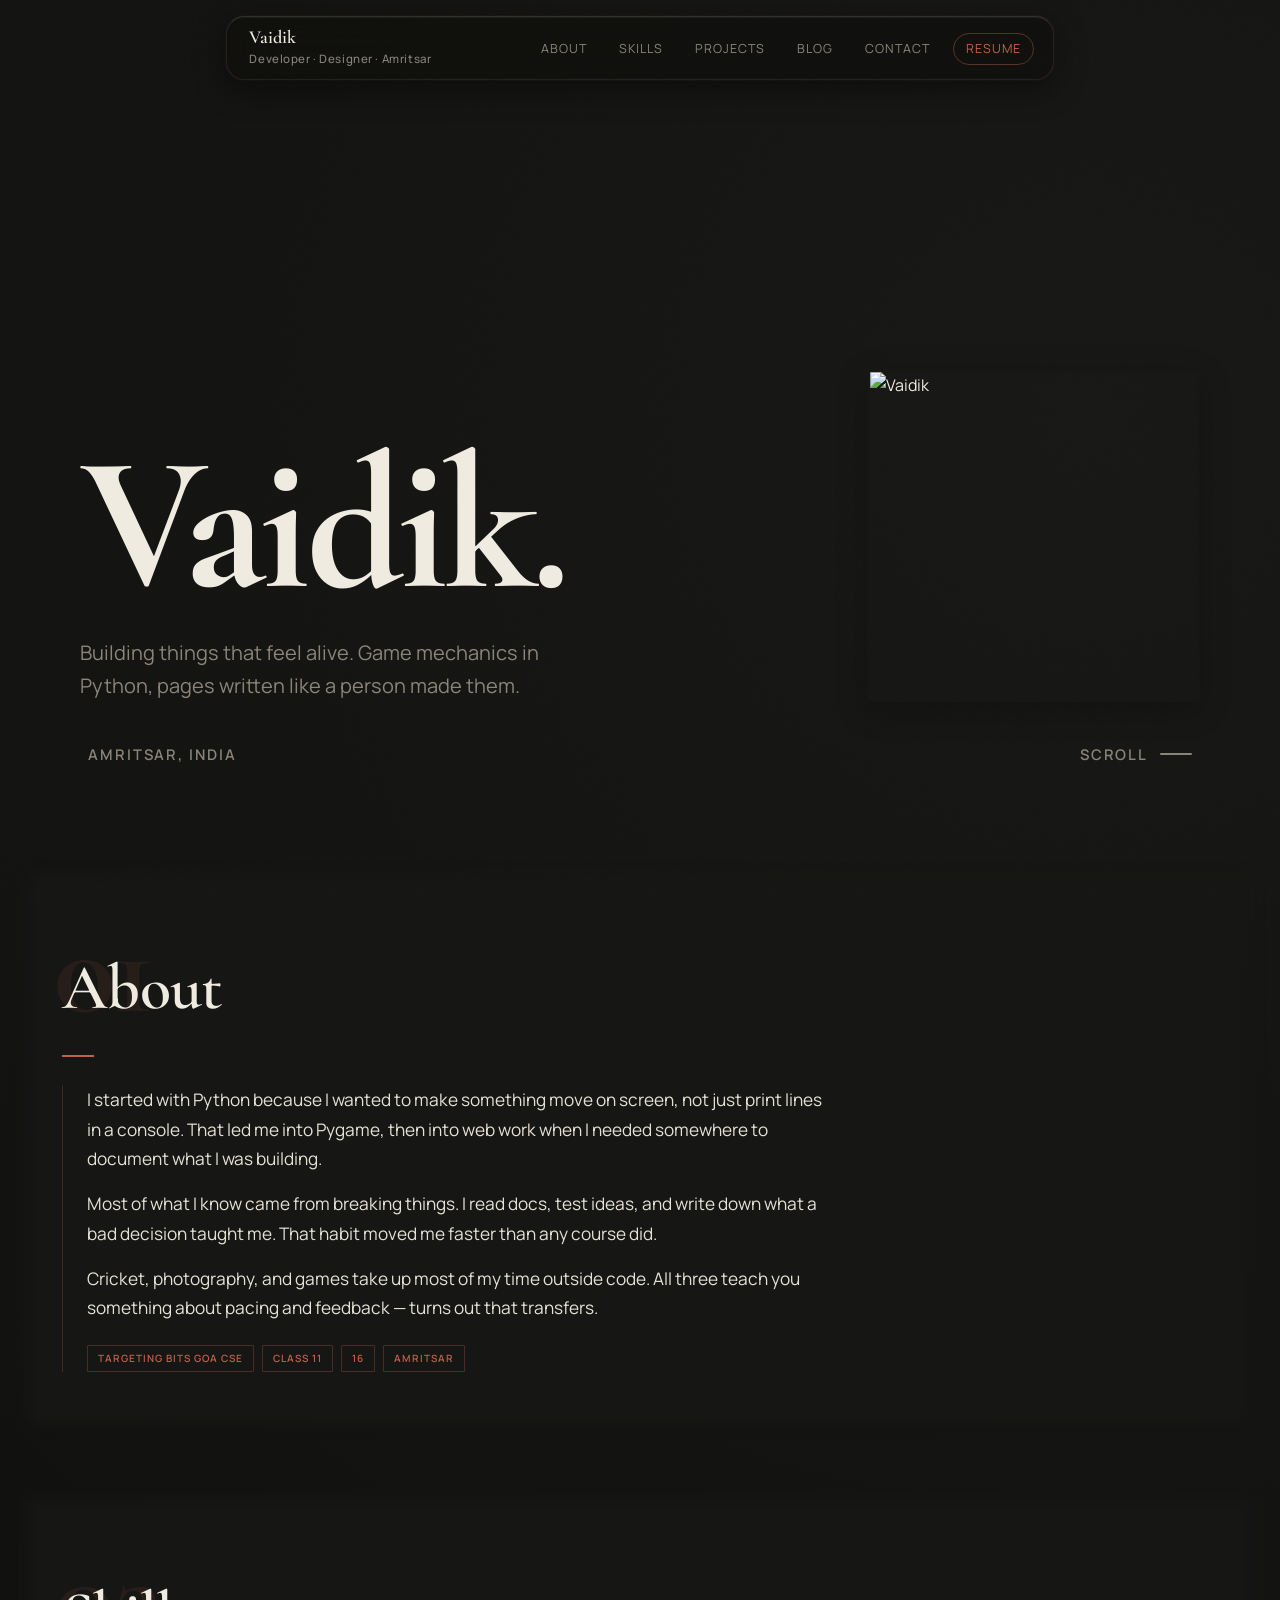
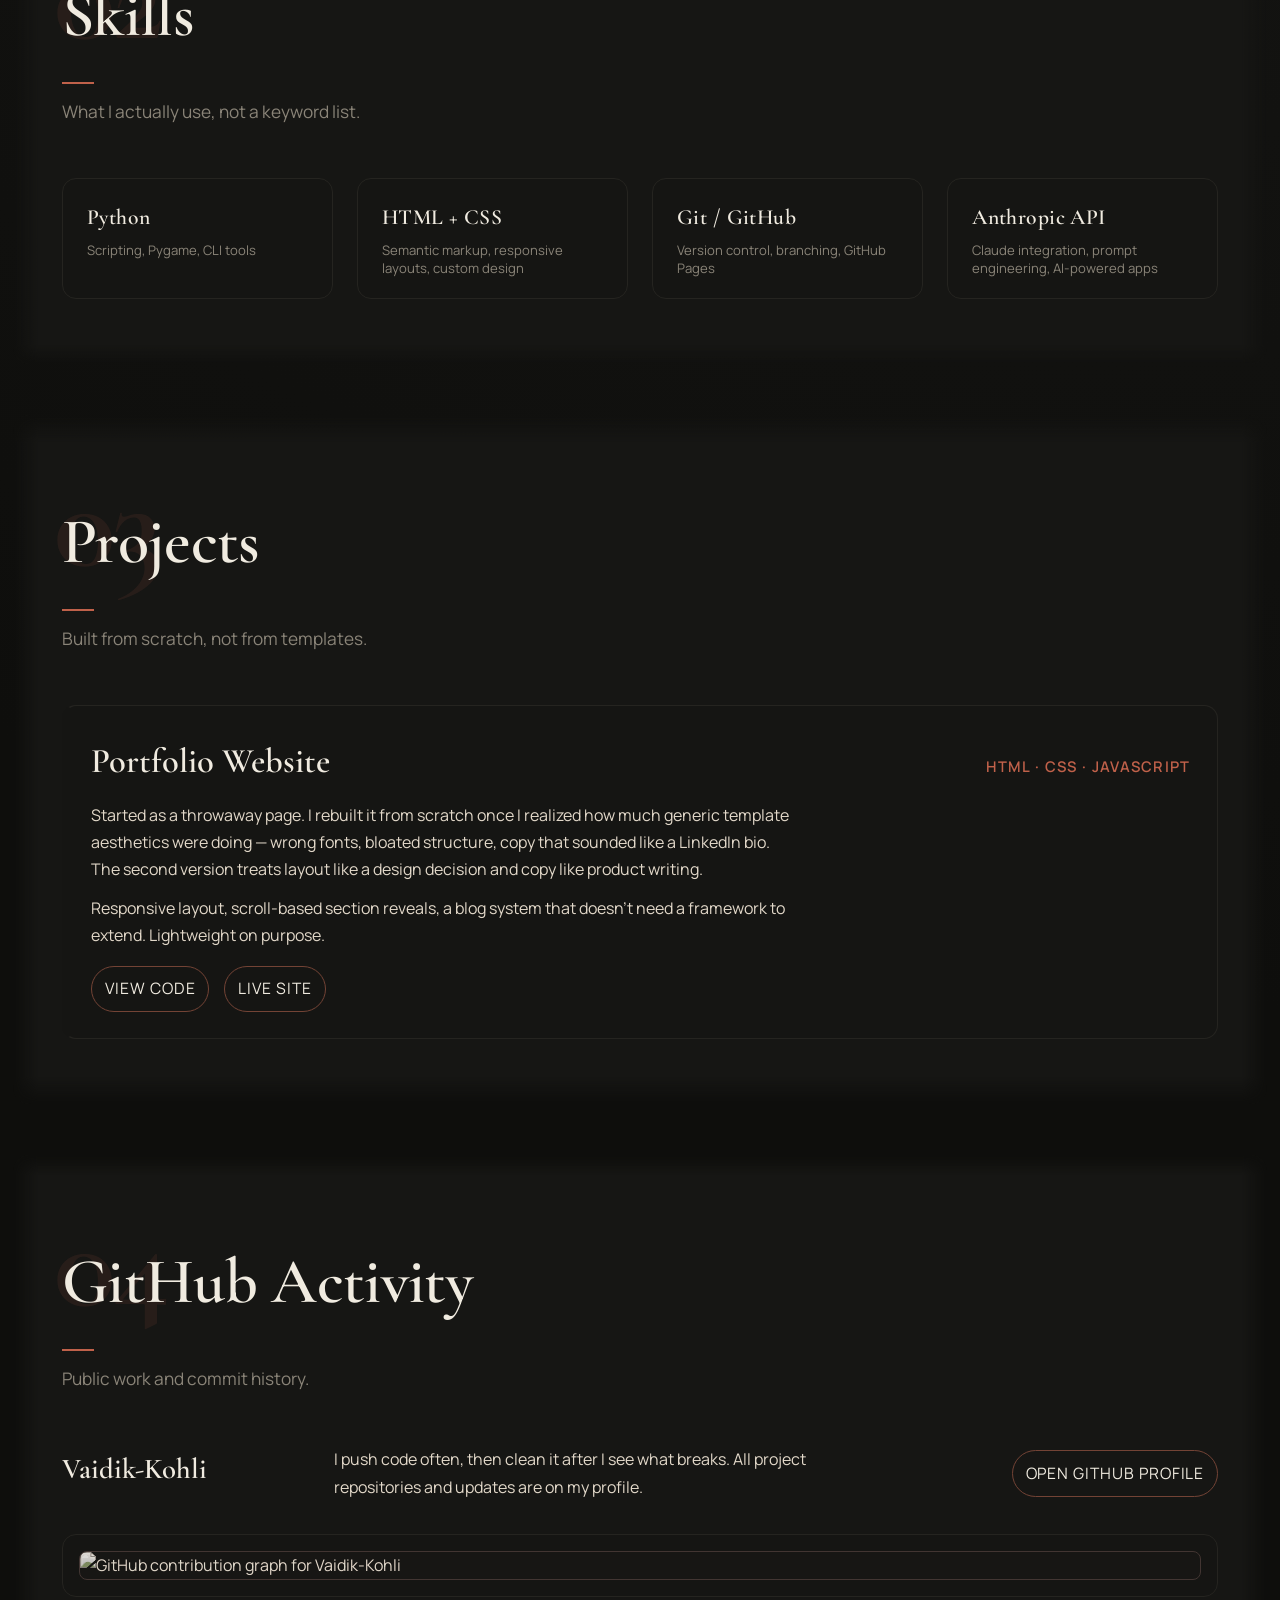
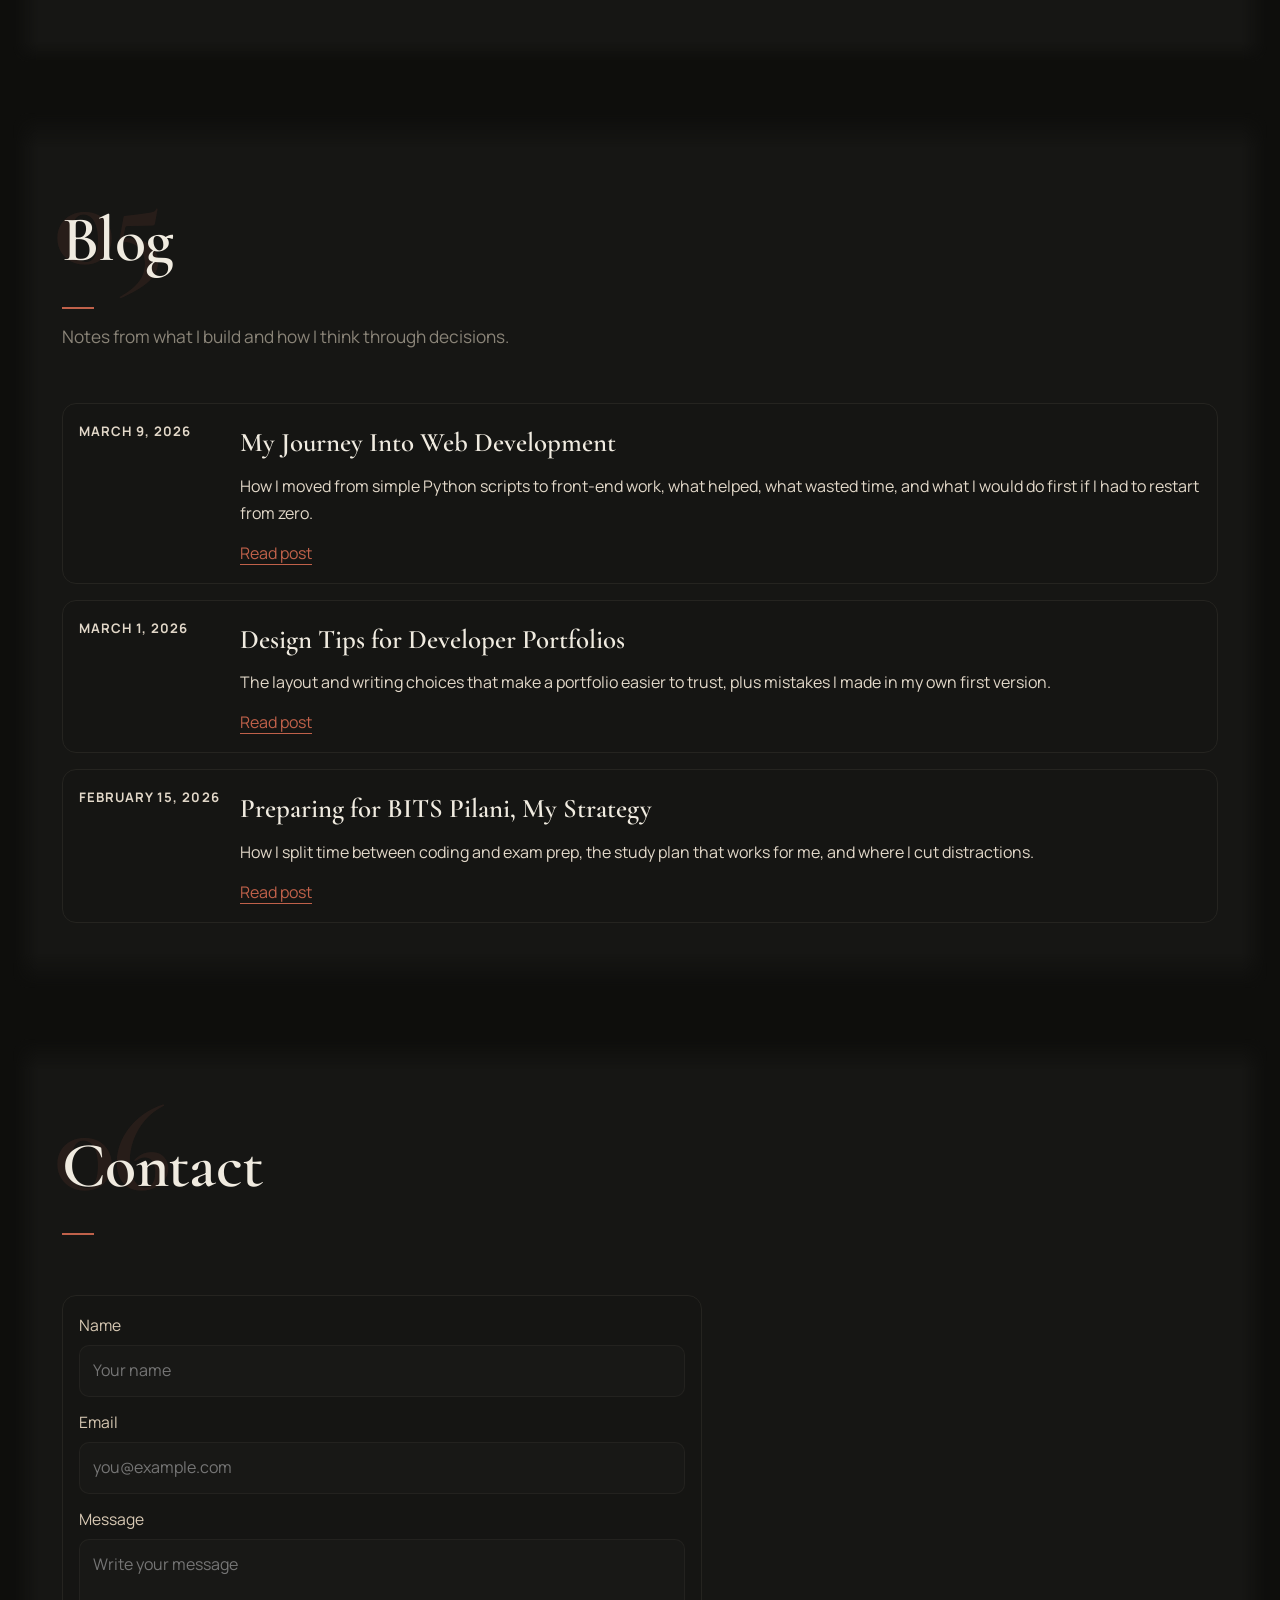
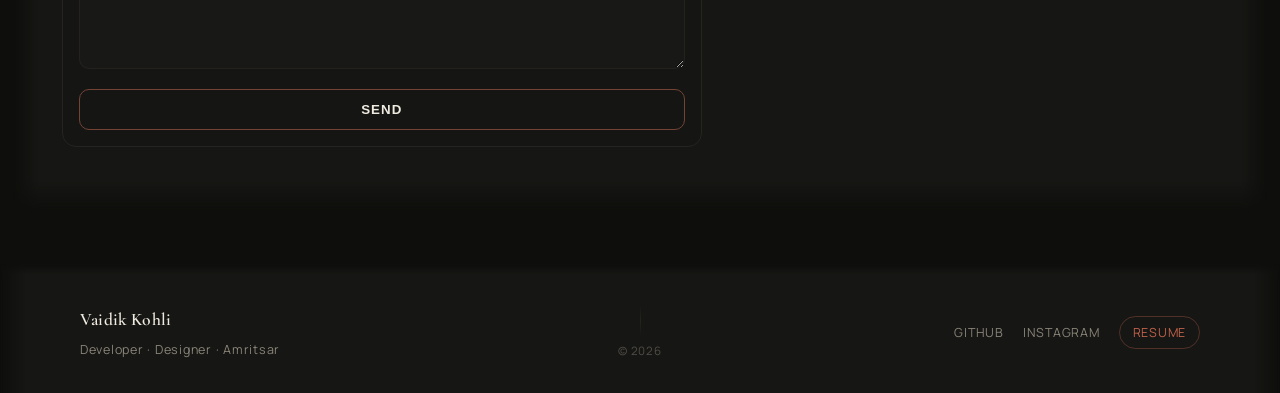
==== commit f20863fa: "Redeigned panels and sections" ====
--- a/index.html
+++ b/index.html
@@ -74,6 +74,7 @@
       <div class="section-head">
         <span class="section-number">01</span>
         <h2>About</h2>
+        <div class="section-rule"></div>
       </div>
       <div class="about-copy">
         <p>I started with Python because I wanted to make something move on screen, not just print lines in a console. That led me into Pygame, then into web work when I needed somewhere to document what I was building.</p>
@@ -94,6 +95,7 @@
       <div class="section-head">
         <span class="section-number">02</span>
         <h2>Skills</h2>
+        <div class="section-rule"></div>
         <p>What I actually use, not a keyword list.</p>
       </div>
       <div class="skills-grid">
@@ -122,6 +124,7 @@
       <div class="section-head">
         <span class="section-number">03</span>
         <h2>Projects</h2>
+        <div class="section-rule"></div>
         <p>Built from scratch, not from templates.</p>
       </div>
       <div class="projects-wrap">
@@ -146,6 +149,7 @@
       <div class="section-head">
         <span class="section-number">04</span>
         <h2>GitHub Activity</h2>
+        <div class="section-rule"></div>
         <p>Public work and commit history.</p>
       </div>
       <div class="github-grid">
@@ -166,6 +170,7 @@
       <div class="section-head">
         <span class="section-number">05</span>
         <h2>Blog</h2>
+        <div class="section-rule"></div>
         <p>Notes from what I build and how I think through decisions.</p>
       </div>
       <div class="blog-list">
@@ -202,21 +207,14 @@
       <div class="section-head">
         <span class="section-number">06</span>
         <h2>Contact</h2>
-      </div>
-      <div class="contact-copy">
-        <p>If you want to talk about a project, collaboration, or just have a question, send me a message.</p>
-        <div class="contact-links">
-          <a href="mailto:vaidikaru2323@gmail.com">vaidikaru2323@gmail.com</a>
-          <a href="https://github.com/Vaidik-Kohli" target="_blank" rel="noopener noreferrer">github.com/Vaidik-Kohli</a>
-          <a href="https://instagram.com/vaidikkohli9" target="_blank" rel="noopener noreferrer">instagram.com/vaidikkohli9</a>
-        </div>
+        <div class="section-rule"></div>
       </div>
       <form
         action="https://api.web3forms.com/submit"
         method="POST"
         aria-label="Contact form"
       >
-        <input type="hidden" name="access_key" value="1643e9c8-086f-4a5a-bccc-9d799a2c8c0c">
+        <input type="hidden" name="access_key" value="YOUR_ACCESS_KEY">
         <input type="hidden" name="subject" value="New message from portfolio">
         <input type="hidden" name="redirect" value="false">
         <div class="field">
@@ -240,8 +238,19 @@
 
 <footer class="site-footer">
   <div class="container">
-    <p>Built by Vaidik</p>
-    <p><a href="https://vaidik-kohli.github.io/assets/resume.pdf" target="_blank" rel="noopener noreferrer">Resume</a></p>
+    <div class="footer-left">
+      <span class="footer-name">Vaidik Kohli</span>
+      <span class="footer-tagline">Developer · Designer · Amritsar</span>
+    </div>
+    <div class="footer-center">
+      <div class="footer-divider"></div>
+      <span class="footer-copy">© 2026</span>
+    </div>
+    <div class="footer-right">
+      <a href="https://github.com/Vaidik-Kohli" target="_blank" rel="noopener noreferrer">GitHub</a>
+      <a href="https://instagram.com/vaidikkohli9" target="_blank" rel="noopener noreferrer">Instagram</a>
+      <a href="https://vaidik-kohli.github.io/assets/resume.pdf" target="_blank" rel="noopener noreferrer" class="footer-resume">Resume</a>
+    </div>
   </div>
 </footer>
 
--- a/styles.css
+++ b/styles.css
@@ -1,5 +1,5 @@
 /* =====================================
-   Vaidik Portfolio — Main Styles (Cool Editorial Redesign)
+   Vaidik Portfolio — Main Styles
    ===================================== */
 
 :root {
@@ -65,9 +65,8 @@
     z-index: 1;
 }
 
-section 
-{
-    padding: clamp(4rem, 7vw, 6rem) 0;
+section {
+    padding: clamp(2rem, 4vw, 3rem) 0;
 }
 
 /* =====================================
@@ -146,34 +145,43 @@
    ===================================== */
 
 .site-header {
-    position: sticky;
-    top: 0;
+    position: fixed;
+    top: 16px;
+    left: 50%;
+    transform: translateX(-50%);
     z-index: 1000;
-    backdrop-filter: blur(8px);
-    background: color-mix(in srgb, var(--bg) 92%, transparent);
-    border-bottom: 1px solid color-mix(in srgb, var(--line) 80%, transparent);
+    width: min(92%, 900px);
 }
 
 .nav-wrap {
-    min-height: 68px;
-    display: flex;
-    align-items: flex-start;
+    display: flex;
+    align-items: center;
     justify-content: space-between;
-    gap: 1rem;
-    padding-top: 1.2rem;
+    gap: 1.5rem;
+    padding: 0.65rem 1.2rem 0.65rem 1.4rem;
+    border-radius: 18px;
+    background: rgba(14, 14, 12, 0.55);
+    backdrop-filter: blur(28px) saturate(160%);
+    -webkit-backdrop-filter: blur(28px) saturate(160%);
+    border: 1px solid rgba(255, 255, 255, 0.07);
+    border-top-color: rgba(255, 255, 255, 0.13);
+    box-shadow:
+        0 8px 32px rgba(0, 0, 0, 0.45),
+        0 1px 0 rgba(255, 255, 255, 0.05) inset,
+        0 0 0 0.5px rgba(192, 97, 74, 0.12);
 }
 
 .hero-identity {
     display: flex;
     flex-direction: column;
     align-items: flex-start;
-    gap: 0.18rem;
-    margin-top: 0.1rem;
+    gap: 0.1rem;
+    flex-shrink: 0;
 }
 
 .hero-name {
     font-family: "Cormorant Garamond", serif;
-    font-size: 1.25rem;
+    font-size: 1.15rem;
     font-weight: 600;
     letter-spacing: 0.01em;
     color: var(--text);
@@ -181,65 +189,101 @@
 }
 
 .hero-role {
-    font-size: 0.98rem;
-    color: var(--muted);
-    letter-spacing: 0.04em;
-    margin-top: 0.1rem;
+    font-size: 0.72rem;
+    color: var(--muted);
+    letter-spacing: 0.05em;
     font-weight: 500;
 }
 
 .nav-links {
     display: flex;
-    gap: clamp(0.45rem, 1.2vw, 1.2rem);
+    gap: clamp(0.2rem, 1vw, 0.8rem);
     align-items: center;
-    flex-wrap: wrap;
-    justify-content: flex-end;
+    flex-wrap: nowrap;
 }
 
 .nav-links a {
     position: relative;
-    font-size: 0.97rem;
-    letter-spacing: 0.05em;
+    font-size: 0.78rem;
+    letter-spacing: 0.08em;
     text-transform: uppercase;
     color: var(--muted);
-    padding: 0.35rem 0.25rem;
-    transition: color 0.18s;
-}
-
-.nav-links a::after {
+    padding: 0.4rem 0.6rem;
+    border-radius: 8px;
+    transition: color 0.18s, background 0.18s;
+}
+
+.nav-links a:hover,
+.nav-links a.active {
+    color: var(--text);
+    background: rgba(255, 255, 255, 0.06);
+}
+
+.nav-links a.active {
+    color: var(--accent);
+}
+
+.nav-links li:last-child a {
+    color: var(--accent);
+    border: 0.5px solid rgba(192, 97, 74, 0.4);
+    padding: 0.38rem 0.75rem;
+    border-radius: 999px;
+}
+
+.nav-links li:last-child a:hover {
+    background: var(--accent);
+    color: var(--bg);
+    border-color: var(--accent);
+}
+
+/* =====================================
+   Section Borders (Editorial Panels)
+   ===================================== */
+
+.section-panel {
+    border: 1px solid var(--line);
+    border-radius: 16px;
+    background: var(--surface);
+    position: relative;
+    margin: clamp(2rem, 4vw, 4rem) auto;
+    width: min(98%, 1400px);
+    padding: clamp(2.5rem, 5vw, 4rem) clamp(1.5rem, 4vw, 3rem);
+    -webkit-mask-image:
+        linear-gradient(to bottom, transparent 0%, black 4%, black 96%, transparent 100%),
+        linear-gradient(to right, transparent 0%, black 2%, black 98%, transparent 100%);
+    -webkit-mask-composite: destination-in;
+    mask-image:
+        linear-gradient(to bottom, transparent 0%, black 4%, black 96%, transparent 100%),
+        linear-gradient(to right, transparent 0%, black 2%, black 98%, transparent 100%);
+    mask-composite: intersect;
+}
+
+.section-panel::before {
     content: "";
     position: absolute;
-    left: 0;
-    bottom: -2px;
+    inset: 0;
+    background-image:
+        linear-gradient(rgba(255, 255, 255, 0.03) 1px, transparent 1px),
+        linear-gradient(90deg, rgba(255, 255, 255, 0.03) 1px, transparent 1px);
+    background-size: 40px 40px;
+    filter: blur(2px);
+    opacity: 0.5;
+    pointer-events: none;
+    z-index: 0;
+}
+
+.section-panel > * {
+    position: relative;
+    z-index: 1;
+}
+
+.section-panel .container {
     width: 100%;
-    height: 2px;
-    background: var(--accent);
-    transform-origin: left;
-    transform: scaleX(0);
-    transition: transform 220ms cubic-bezier(.4,0,.2,1);
-}
-
-.nav-links a:hover,
-.nav-links a.active {
-    color: var(--accent);
-}
-
-.nav-links a:hover::after,
-.nav-links a.active::after {
-    transform: scaleX(1);
-}
-
-/* =====================================
-   Section Borders (Editorial Panels)
-   ===================================== */
-
-.section-panel {
-    border-top: 1px solid var(--line);
-    background: var(--surface);
-}
-
-/* =====================================
-   Hero Section (Editorial Redesign)
+    margin-inline: 0;
+}
+
+/* =====================================
+   Hero Section
    ===================================== */
 
 .hero {
@@ -247,6 +291,7 @@
     display: flex;
     align-items: flex-end;
     padding: 0;
+    padding-top: 90px;
     border-bottom: none;
     position: relative;
     background: none;
@@ -291,13 +336,14 @@
 
 .hero-avatar {
     margin-left: auto;
-    width: clamp(160px, 18vw, 220px);
-    height: clamp(260px, 38vw, 420px);
+    width: clamp(240px, 26vw, 340px);
+    height: auto;
+    aspect-ratio: 1 / 1;
     flex-shrink: 0;
-    align-self: flex-end;
+    align-self: flex-start;
     border-radius: 4px;
     border: 3px solid var(--surface);
-    box-shadow: 0 8px 32px rgba(0,0,0,0.22);
+    box-shadow: 0 8px 32px rgba(0, 0, 0, 0.22);
     object-fit: cover;
     object-position: top;
 }
@@ -369,10 +415,11 @@
         padding-top: 1.2rem;
         padding-bottom: 1.2rem;
     }
+
     .hero-display {
         font-size: clamp(3.5rem, 13vw, 7rem);
     }
-    
+
     .hero-avatar {
         width: clamp(140px, 30vw, 200px);
     }
@@ -380,34 +427,50 @@
     .hero-bottom-row {
         margin-top: 1.2rem;
     }
-
 }
 
 @media (max-width: 680px) {
     .site-header {
-        position: static;
-    }
+        top: 10px;
+    }
+
     .nav-wrap {
-        min-height: auto;
-        flex-direction: column;
-        align-items: flex-start;
-        padding: 0.9rem 0;
-    }
+        padding: 0.5rem 0.9rem;
+        border-radius: 14px;
+        gap: 0.5rem;
+    }
+
+    .hero-role {
+        display: none;
+    }
+
     .nav-links {
-        width: 100%;
-        justify-content: flex-start;
-    }
+        gap: 0;
+    }
+
+    .nav-links a {
+        font-size: 0.7rem;
+        padding: 0.35rem 0.4rem;
+        letter-spacing: 0.05em;
+    }
+
+    .nav-links li:last-child a {
+        padding: 0.3rem 0.55rem;
+    }
+
+    .hero {
+        padding-top: 80px;
+    }
+
     .hero-inner {
         min-height: 40vh;
         padding-top: 0.5rem;
         padding-bottom: 0.5rem;
     }
+
     .hero-display-wrap {
         margin-top: 1.2rem;
         margin-bottom: 1.2rem;
-    }
-    
-    .hero-display-wrap {
         flex-direction: column;
         align-items: flex-start;
         gap: 1rem;
@@ -430,21 +493,26 @@
    ===================================== */
 
 .section-head {
-    display: flex;
-    align-items: baseline;
-    gap: 0.7rem;
+    position: relative;
+    display: flex;
+    flex-direction: column;
+    align-items: flex-start;
+    gap: 0;
     margin-bottom: clamp(1.4rem, 2.2vw, 2rem);
 }
 
 .section-number {
-    font-size: 0.82rem;   /* was: 1.1rem */
-    font-family: "Manrope", sans-serif;
-    color: var(--accent);
+    font-family: "Cormorant Garamond", serif;
+    font-size: clamp(5rem, 10vw, 8rem);
     font-weight: 700;
-    letter-spacing: 0.13em;
-    text-transform: uppercase;
-    flex-shrink: 0;
-    opacity: 0.85;
+    color: rgba(192, 97, 74, 0.1);
+    line-height: 1;
+    position: absolute;
+    top: -1.2rem;
+    left: -0.5rem;
+    pointer-events: none;
+    user-select: none;
+    letter-spacing: -0.02em;
 }
 
 .section-head h2 {
@@ -454,14 +522,27 @@
     letter-spacing: -0.01em;
     color: var(--text);
     margin: 0;
+    position: relative;
+    z-index: 1;
+    padding-top: 0.5rem;
+}
+
+.section-rule {
+    width: 32px;
+    height: 2px;
+    background: var(--accent);
+    margin-top: 0.75rem;
+    flex-shrink: 0;
 }
 
 .section-head p {
-    margin-top: 0.4rem;
+    margin-top: 0.8rem;
     margin-bottom: 1.5rem;
     color: var(--muted);
     max-width: 64ch;
     font-size: 1.08rem;
+    position: relative;
+    z-index: 1;
 }
 
 /* =====================================
@@ -472,8 +553,14 @@
     display: block;
 }
 
+.about-copy {
+    border-left: 1px solid rgba(192, 97, 74, 0.25);
+    padding-left: 1.5rem;
+    margin-top: 0.5rem;
+}
+
 .about-copy p {
-    max-width: 102ch;
+    max-width: 68ch;
     color: #e6e1d6;
     font-size: clamp(1.05rem, 1.35vw, 1.13rem);
 }
@@ -485,21 +572,64 @@
 .about-facts-inline {
     display: flex;
     flex-wrap: wrap;
-    gap: 1.2rem;
-    margin-top: 1.5rem;
-    font-size: 1.08rem;
-    color: var(--muted);
-    font-weight: 600;
-    letter-spacing: 0.04em;
+    gap: 8px;
+    margin-top: 1.4rem;
     list-style: none;
     padding: 0;
 }
 
-.about-facts-inline li:not(:last-child)::after {
-    content: "·";
-    margin-left: 1.2rem;
-    color: var(--muted);
+.about-facts-inline li {
+    font-size: 10px;
+    letter-spacing: 0.1em;
+    text-transform: uppercase;
+    color: var(--accent);
+    border: 0.5px solid rgba(192, 97, 74, 0.3);
+    padding: 4px 10px;
+    border-radius: 1px;
+    font-weight: 600;
+}
+
+/* =====================================
+   Skills Section
+   ===================================== */
+
+.skills-grid {
+    display: grid;
+    grid-template-columns: repeat(auto-fit, minmax(220px, 1fr));
+    gap: 1.5rem;
+    margin-top: 0.5rem;
+}
+
+.skill-item {
+    display: flex;
+    flex-direction: column;
+    gap: 0.3rem;
+    padding: 1.25rem 1.5rem;
+    border: 1px solid var(--line);
+    border-radius: var(--radius);
+    background: color-mix(in srgb, var(--surface) 94%, #000 6%);
+    transition: border-color 200ms ease, box-shadow 200ms ease;
+}
+
+.skill-item:hover {
+    border-color: color-mix(in srgb, var(--accent) 40%, var(--line));
+    box-shadow: 0 8px 24px color-mix(in srgb, var(--accent) 8%, transparent);
+}
+
+.skill-name {
+    font-family: "Cormorant Garamond", serif;
+    font-size: 1.35rem;
+    font-weight: 600;
+    letter-spacing: 0.02em;
+    color: var(--text);
+}
+
+.skill-detail {
+    font-family: "Manrope", sans-serif;
+    font-size: 0.82rem;
     font-weight: 400;
+    color: var(--muted);
+    line-height: 1.4;
 }
 
 /* =====================================
@@ -518,7 +648,7 @@
     border-radius: var(--radius);
     padding: clamp(1rem, 2.6vw, 1.65rem);
     background: color-mix(in srgb, var(--surface) 94%, #000 6%);
-    transition: all 200ms cubic-bezier(.4,0,.2,1);
+    transition: all 200ms cubic-bezier(.4, 0, .2, 1);
 }
 
 .project:hover {
@@ -582,31 +712,7 @@
     border-radius: var(--radius);
     background: color-mix(in srgb, var(--surface) 94%, #000 6%);
     padding: 1rem;
-}
-
-.github-card h3 {
-    font-family: "Cormorant Garamond", serif;
-    font-size: 1.8rem;
-    margin-bottom: 0.45rem;
-    font-weight: 600;
-}
-
-.github-card {
-    display: flex;
-    align-items: center;
-    justify-content: space-between;
-    gap: 1.5rem;
-    flex-wrap: wrap;
-}
-
-.github-card p {
-    color: #e2d8c9;
-    margin-bottom: 0;
-    max-width: 55ch;
-}
-
-.graph-wrap {
-    transition: transform 300ms cubic-bezier(.4,0,.2,1), box-shadow 300ms cubic-bezier(.4,0,.2,1);
+    transition: transform 300ms cubic-bezier(.4, 0, .2, 1), box-shadow 300ms cubic-bezier(.4, 0, .2, 1);
     cursor: default;
 }
 
@@ -621,6 +727,27 @@
     border: 1px solid color-mix(in srgb, var(--accent) 30%, var(--line));
     background: #181816;
     filter: sepia(0.4) saturate(0.6) hue-rotate(-10deg) brightness(0.85);
+}
+
+.github-card h3 {
+    font-family: "Cormorant Garamond", serif;
+    font-size: 1.8rem;
+    margin-bottom: 0.45rem;
+    font-weight: 600;
+}
+
+.github-card {
+    display: flex;
+    align-items: center;
+    justify-content: space-between;
+    gap: 1.5rem;
+    flex-wrap: wrap;
+}
+
+.github-card p {
+    color: #e2d8c9;
+    margin-bottom: 0;
+    max-width: 55ch;
 }
 
 /* =====================================
@@ -685,8 +812,9 @@
 
 .contact-grid {
     display: grid;
-    grid-template-columns: minmax(0, 1fr) minmax(0, 1fr);
+    grid-template-columns: 1fr;
     gap: clamp(1.1rem, 3vw, 2rem);
+    max-width: 640px;
 }
 
 .contact-copy p {
@@ -767,7 +895,7 @@
     background-repeat: no-repeat;
     background-size: 0% 100%;
     background-position: left top;
-    transition: background-size 200ms cubic-bezier(.4,0,.2,1), color 150ms cubic-bezier(.4,0,.2,1), border-color 200ms cubic-bezier(.4,0,.2,1), box-shadow 200ms cubic-bezier(.4,0,.2,1);
+    transition: background-size 200ms cubic-bezier(.4, 0, .2, 1), color 150ms cubic-bezier(.4, 0, .2, 1), border-color 200ms cubic-bezier(.4, 0, .2, 1), box-shadow 200ms cubic-bezier(.4, 0, .2, 1);
 }
 
 .link-btn {
@@ -802,19 +930,112 @@
    ===================================== */
 
 .site-footer {
-    padding: 1.6rem 0 2.4rem;
-    color: var(--muted);
-    font-size: 0.98rem;
+    padding: 2.5rem 0 2rem;
+    color: var(--muted);
+    font-size: 0.88rem;
     border-top: 1px solid var(--line);
     background: var(--surface);
+    position: relative;
+    -webkit-mask-image:
+        linear-gradient(to bottom, transparent 0%, black 8%),
+        linear-gradient(to right, transparent 0%, black 2%, black 98%, transparent 100%);
+    -webkit-mask-composite: destination-in;
+    mask-image:
+        linear-gradient(to bottom, transparent 0%, black 8%),
+        linear-gradient(to right, transparent 0%, black 2%, black 98%, transparent 100%);
+    mask-composite: intersect;
 }
 
 .site-footer .container {
-    display: flex;
-    justify-content: space-between;
-    gap: 0.8rem;
-    flex-wrap: wrap;
+    display: grid;
+    grid-template-columns: 1fr auto 1fr;
     align-items: center;
+    gap: 1.5rem;
+}
+
+.footer-left {
+    display: flex;
+    flex-direction: column;
+    gap: 0.25rem;
+}
+
+.footer-name {
+    font-family: "Cormorant Garamond", serif;
+    font-size: 1.1rem;
+    font-weight: 600;
+    color: var(--text);
+    letter-spacing: 0.01em;
+}
+
+.footer-tagline {
+    font-size: 0.78rem;
+    color: var(--muted);
+    letter-spacing: 0.06em;
+}
+
+.footer-center {
+    display: flex;
+    flex-direction: column;
+    align-items: center;
+    gap: 0.3rem;
+}
+
+.footer-divider {
+    width: 1px;
+    height: 32px;
+    background: linear-gradient(to bottom, transparent, var(--line), transparent);
+}
+
+.footer-copy {
+    font-size: 0.72rem;
+    letter-spacing: 0.08em;
+    text-transform: uppercase;
+    color: var(--muted);
+    opacity: 0.5;
+}
+
+.footer-right {
+    display: flex;
+    align-items: center;
+    justify-content: flex-end;
+    gap: 1.2rem;
+}
+
+.footer-right a {
+    font-size: 0.78rem;
+    letter-spacing: 0.06em;
+    text-transform: uppercase;
+    color: var(--muted);
+    transition: color 0.18s;
+}
+
+.footer-right a:hover {
+    color: var(--accent);
+}
+
+.footer-right a.footer-resume {
+    color: var(--accent);
+    border: 0.5px solid rgba(192, 97, 74, 0.35);
+    padding: 0.3rem 0.8rem;
+    border-radius: 999px;
+    transition: background 0.18s, color 0.18s;
+}
+
+.footer-right a.footer-resume:hover {
+    background: var(--accent);
+    color: var(--bg);
+}
+
+@media (max-width: 680px) {
+    .site-footer .container {
+        grid-template-columns: 1fr;
+        text-align: center;
+        gap: 1rem;
+    }
+
+    .footer-left { align-items: center; }
+    .footer-right { justify-content: center; }
+    .footer-divider { width: 32px; height: 1px; }
 }
 
 /* =====================================
@@ -825,7 +1046,7 @@
 button,
 input,
 textarea {
-    transition: color 150ms cubic-bezier(.4,0,.2,1), background-color 200ms cubic-bezier(.4,0,.2,1), border-color 200ms cubic-bezier(.4,0,.2,1), box-shadow 200ms cubic-bezier(.4,0,.2,1);
+    transition: color 150ms cubic-bezier(.4, 0, .2, 1), background-color 200ms cubic-bezier(.4, 0, .2, 1), border-color 200ms cubic-bezier(.4, 0, .2, 1), box-shadow 200ms cubic-bezier(.4, 0, .2, 1);
 }
 
 /* =====================================
@@ -834,16 +1055,18 @@
 
 @media (max-width: 960px) {
     .about-facts-inline {
-        font-size: 0.98rem;
-        gap: 0.7rem;
-    }
+        gap: 6px;
+    }
+
     .blog-item {
         grid-template-columns: 1fr;
         gap: 0.35rem;
     }
+
     .blog-date {
         font-size: 0.76rem;
     }
+
     .contact-grid {
         grid-template-columns: 1fr;
     }
@@ -852,6 +1075,10 @@
 @media (max-width: 767px) {
     .hero-parallax-layer {
         display: none;
+    }
+
+    .about-copy {
+        padding-left: 1rem;
     }
 }
 
@@ -884,7 +1111,9 @@
     transition: color 150ms ease;
 }
 
-.back-link:hover { color: var(--accent); }
+.back-link:hover {
+    color: var(--accent);
+}
 
 .blog-post-meta {
     display: flex;
@@ -1037,7 +1266,9 @@
     transition: color 150ms ease;
 }
 
-.blog-post-nav-next:hover { color: var(--accent); }
+.blog-post-nav-next:hover {
+    color: var(--accent);
+}
 
 .blog-post-nav-label {
     font-size: 0.75rem;
@@ -1053,8 +1284,8 @@
     transition: color 150ms ease;
 }
 
-.blog-post-nav-next:hover .blog-post-nav-title { 
-    color: var(--accent); 
+.blog-post-nav-next:hover .blog-post-nav-title {
+    color: var(--accent);
 }
 
 .blog-post-nav {
@@ -1073,7 +1304,9 @@
     transition: color 150ms ease;
 }
 
-.blog-post-nav-prev:hover { color: var(--accent); }
+.blog-post-nav-prev:hover {
+    color: var(--accent);
+}
 
 .blog-post-nav-prev .blog-post-nav-label,
 .blog-post-nav-next .blog-post-nav-label {
@@ -1094,39 +1327,4 @@
 .blog-post-nav-prev:hover .blog-post-nav-title,
 .blog-post-nav-next:hover .blog-post-nav-title {
     color: var(--accent);
-}
-
-/* =============================================
-   SKILLS SECTION 
-   ============================================= */
-
-.skills-grid {
-  display: grid;
-  grid-template-columns: repeat(auto-fit, minmax(220px, 1fr));
-  gap: 1.5rem;
-  margin-top: 2rem;
-}
-
-.skill-item {
-  display: flex;
-  flex-direction: column;
-  gap: 0.3rem;
-  padding: 1.25rem 1.5rem;
-  border: 1px solid var(--border, rgba(0,0,0,0.1));
-  border-radius: 2px;
-}
-
-.skill-name {
-  font-family: 'Cormorant Garamond', serif;
-  font-size: 1.1rem;
-  font-weight: 600;
-  letter-spacing: 0.02em;
-}
-
-.skill-detail {
-  font-family: 'Manrope', sans-serif;
-  font-size: 0.8rem;
-  font-weight: 400;
-  opacity: 0.6;
-  line-height: 1.4;
 }
